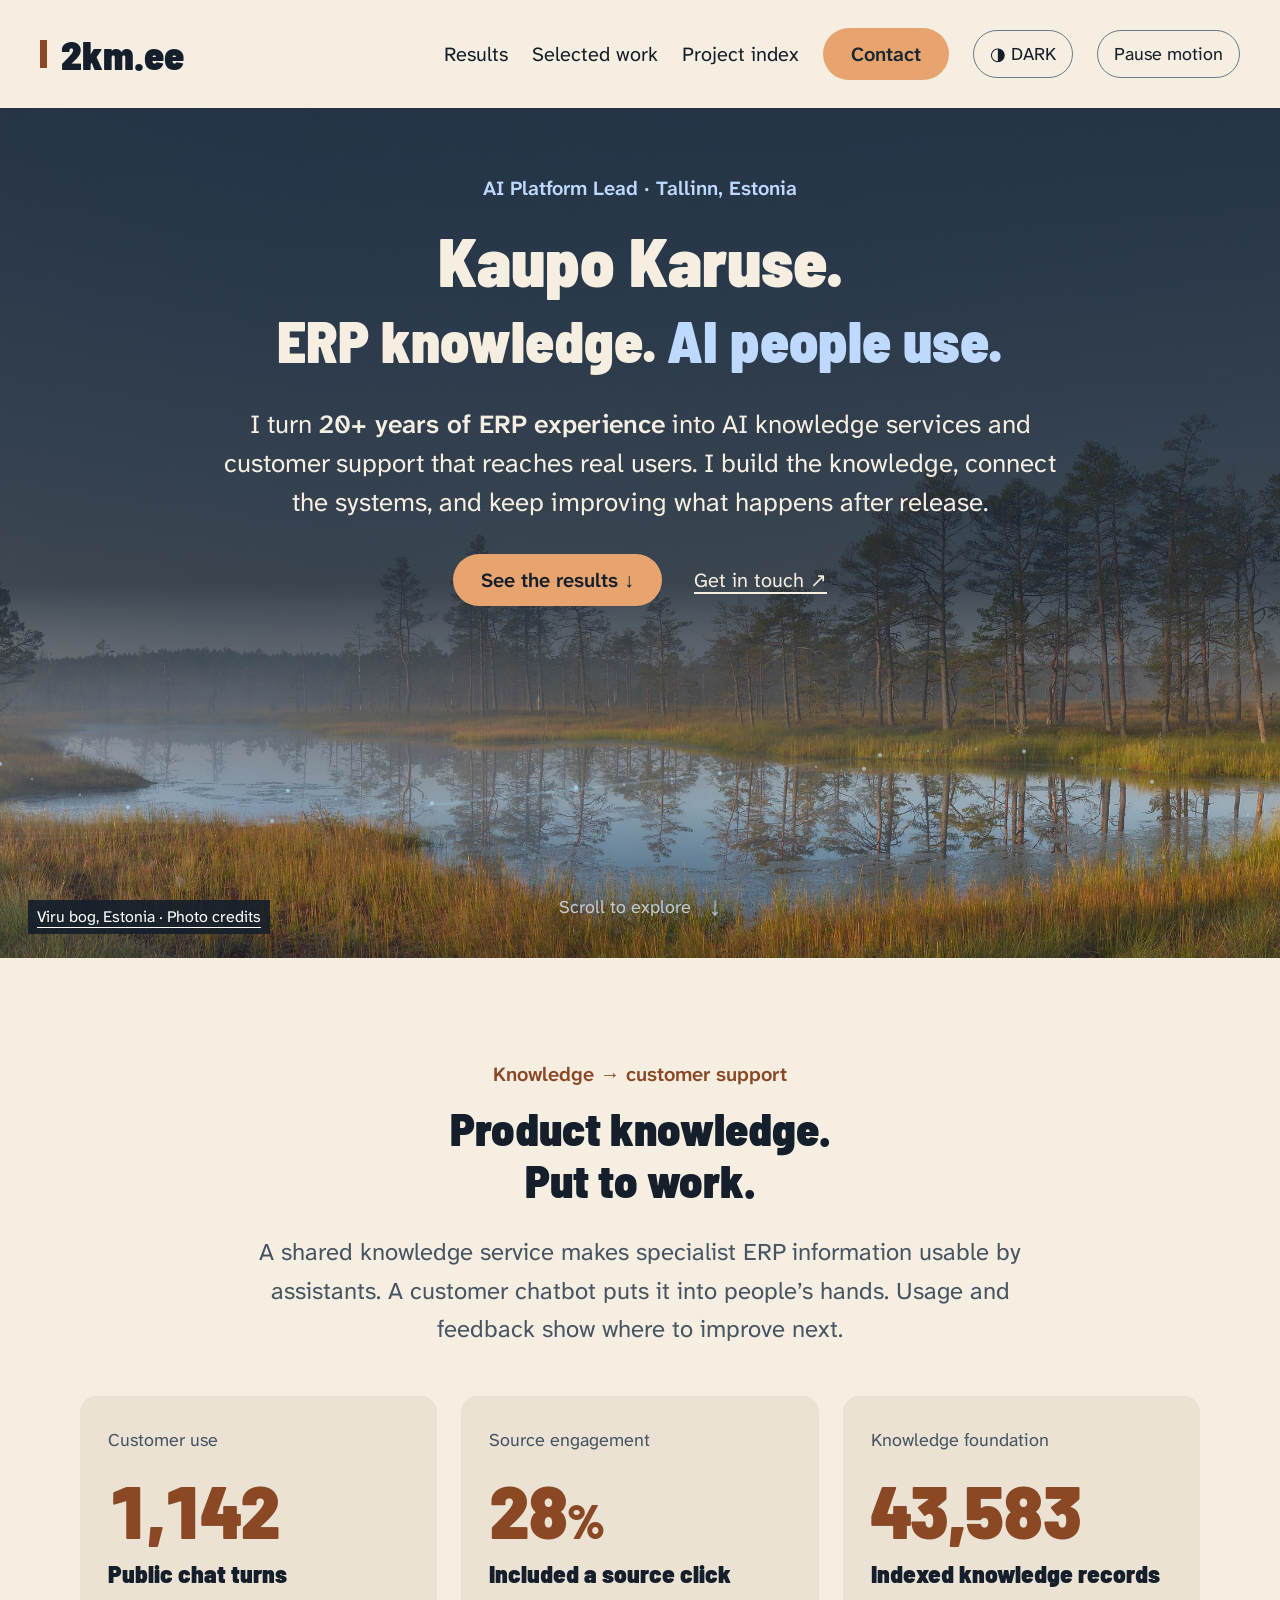
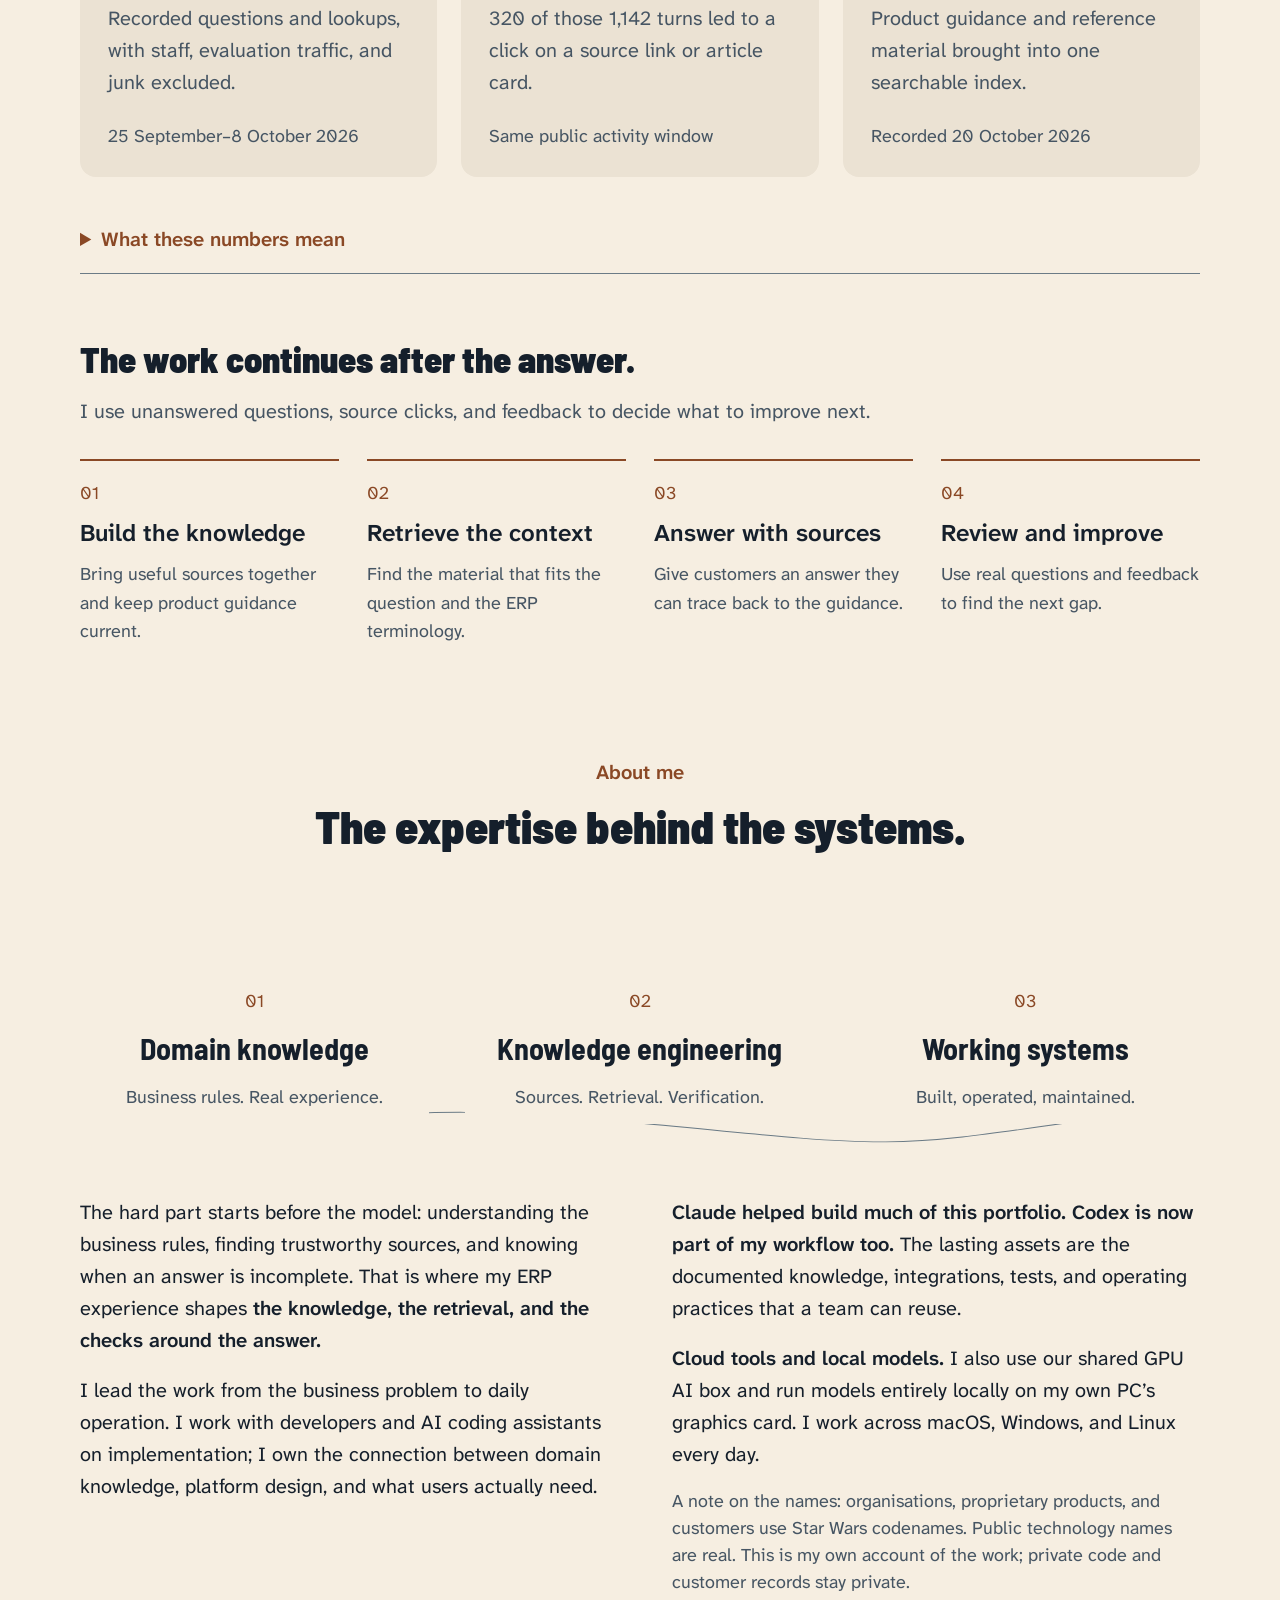
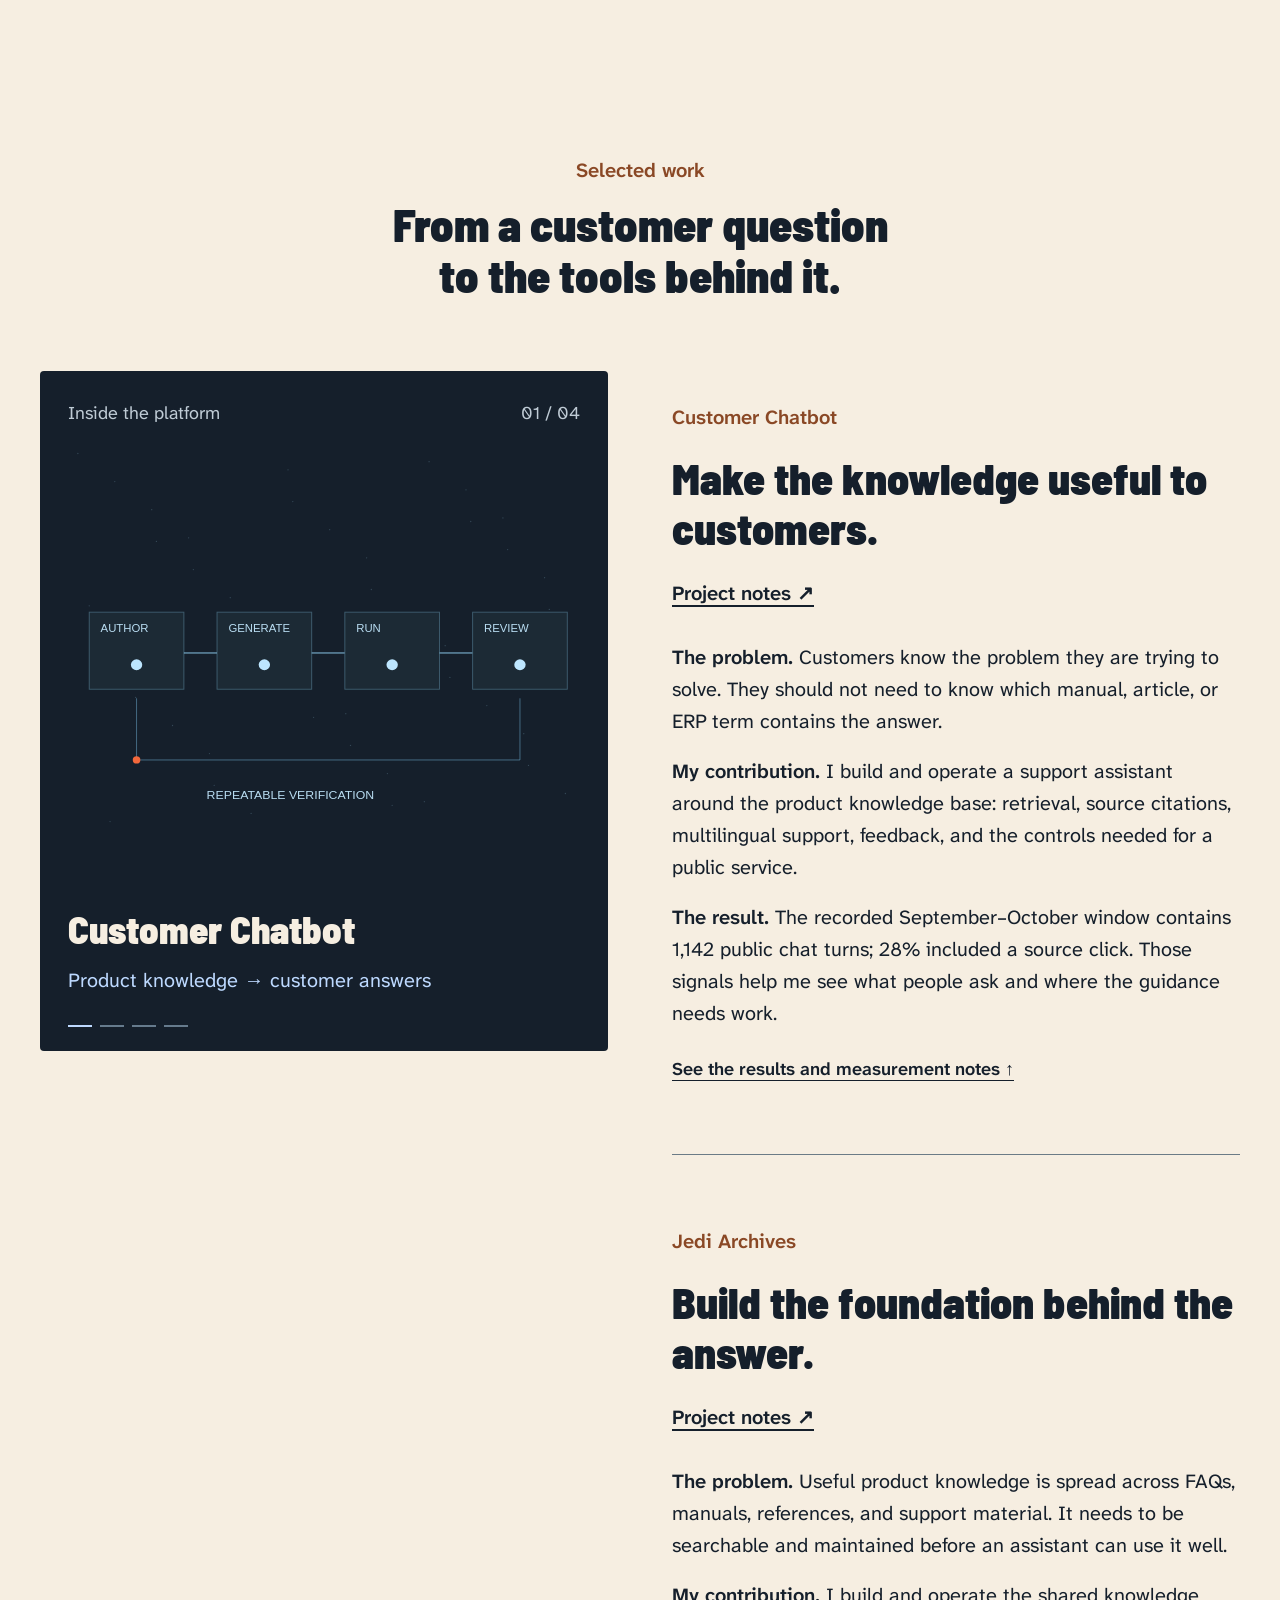
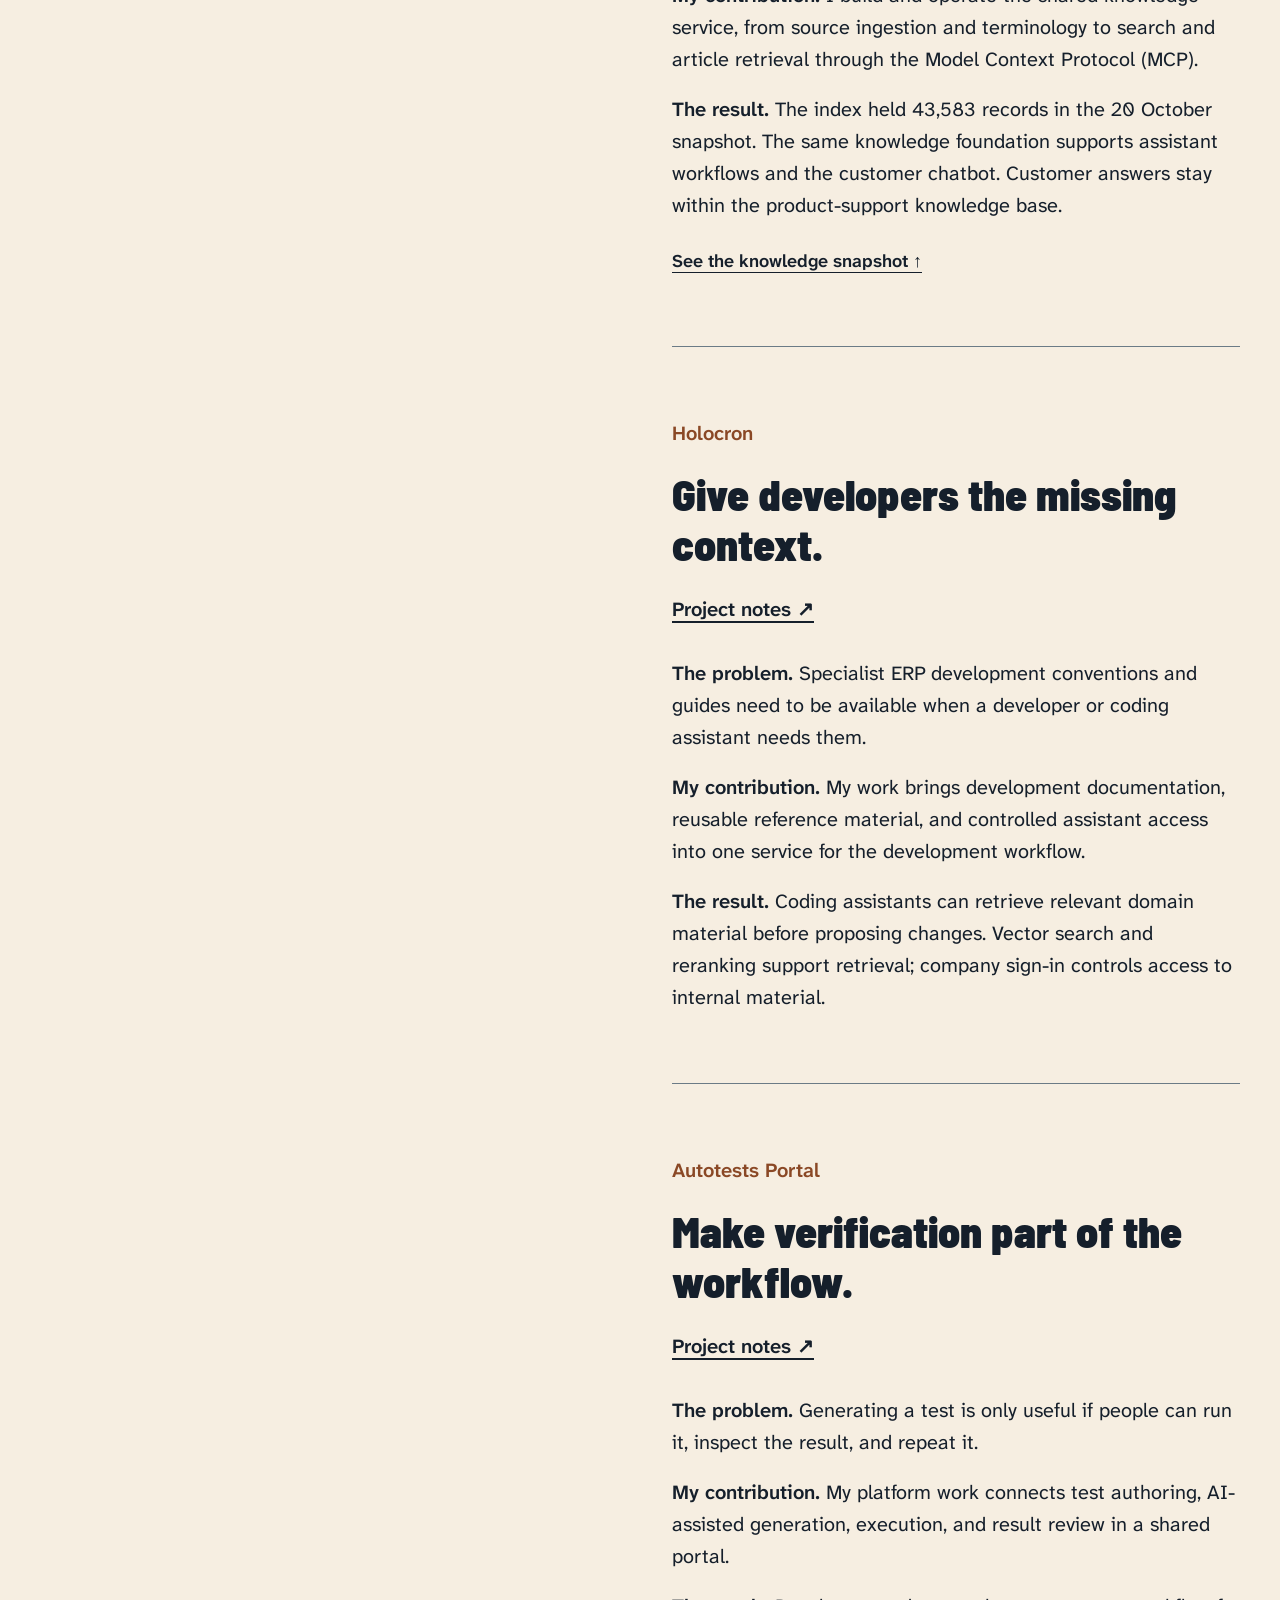
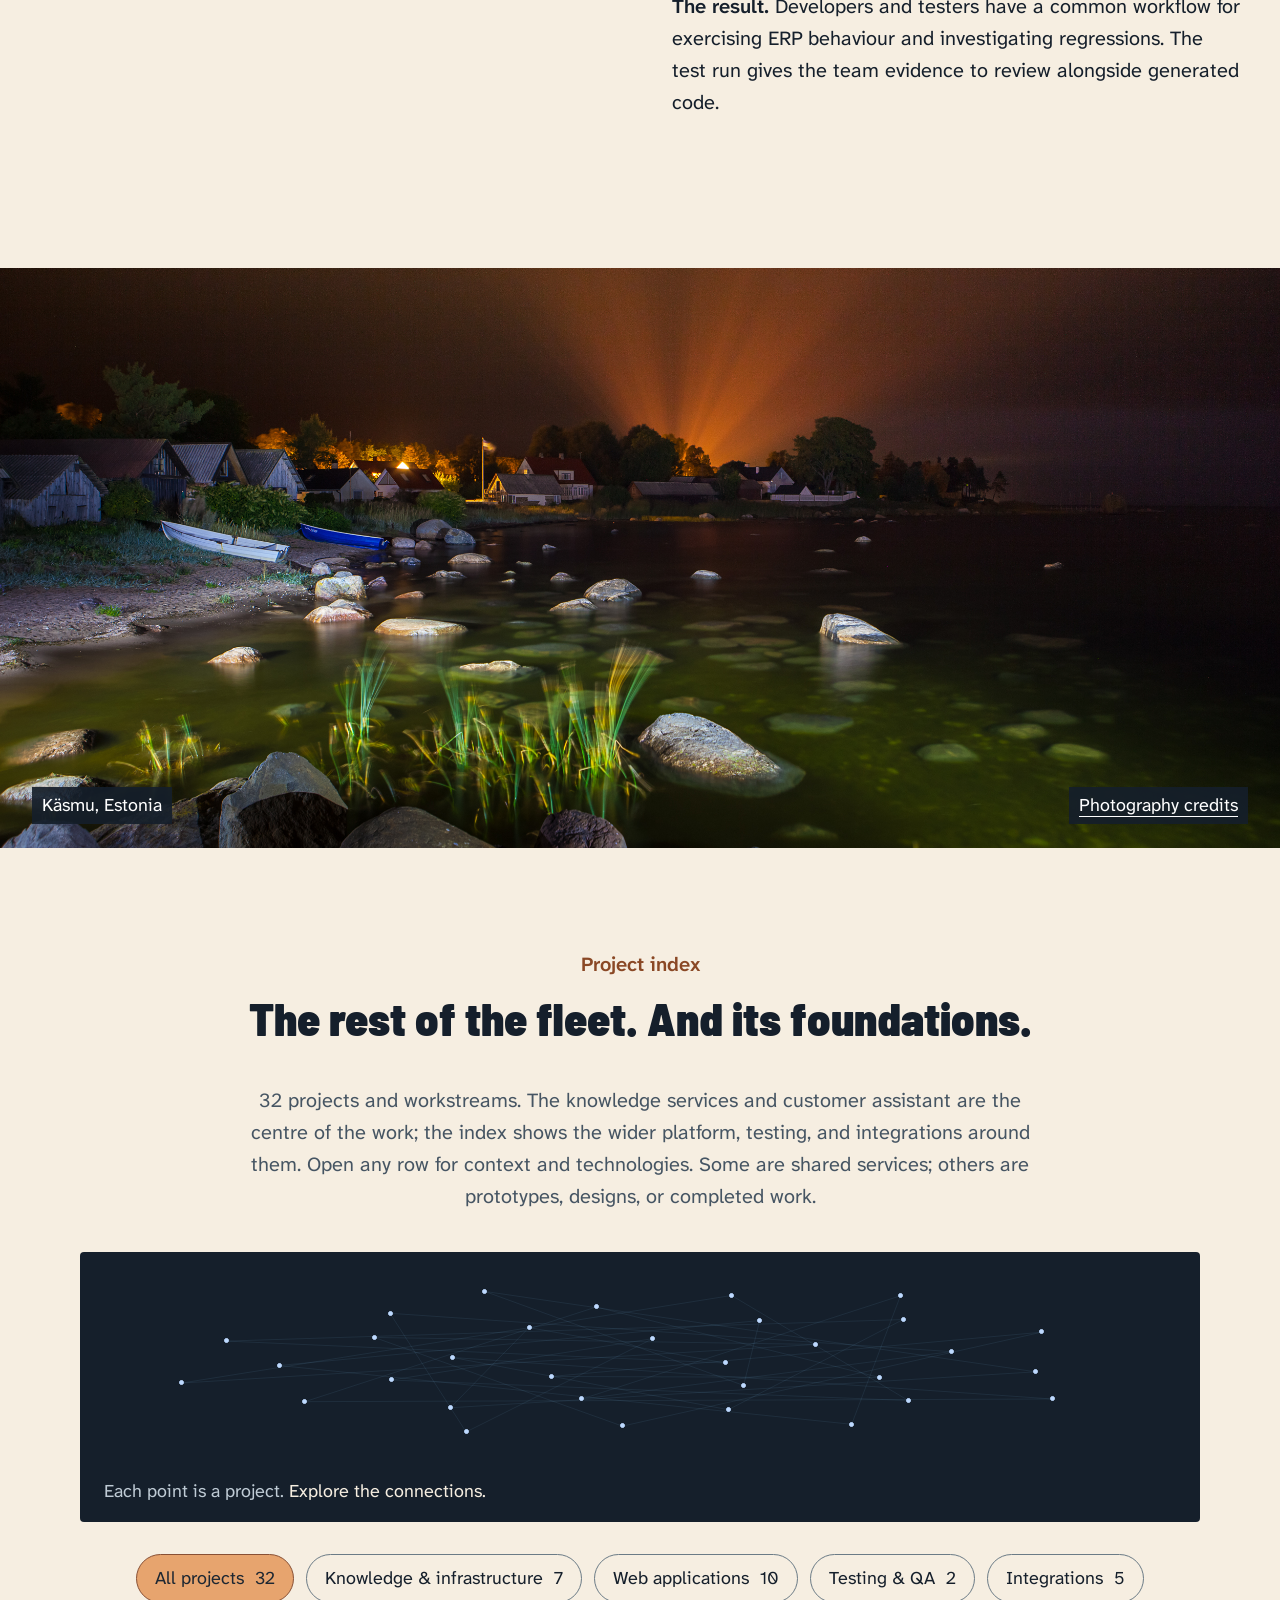
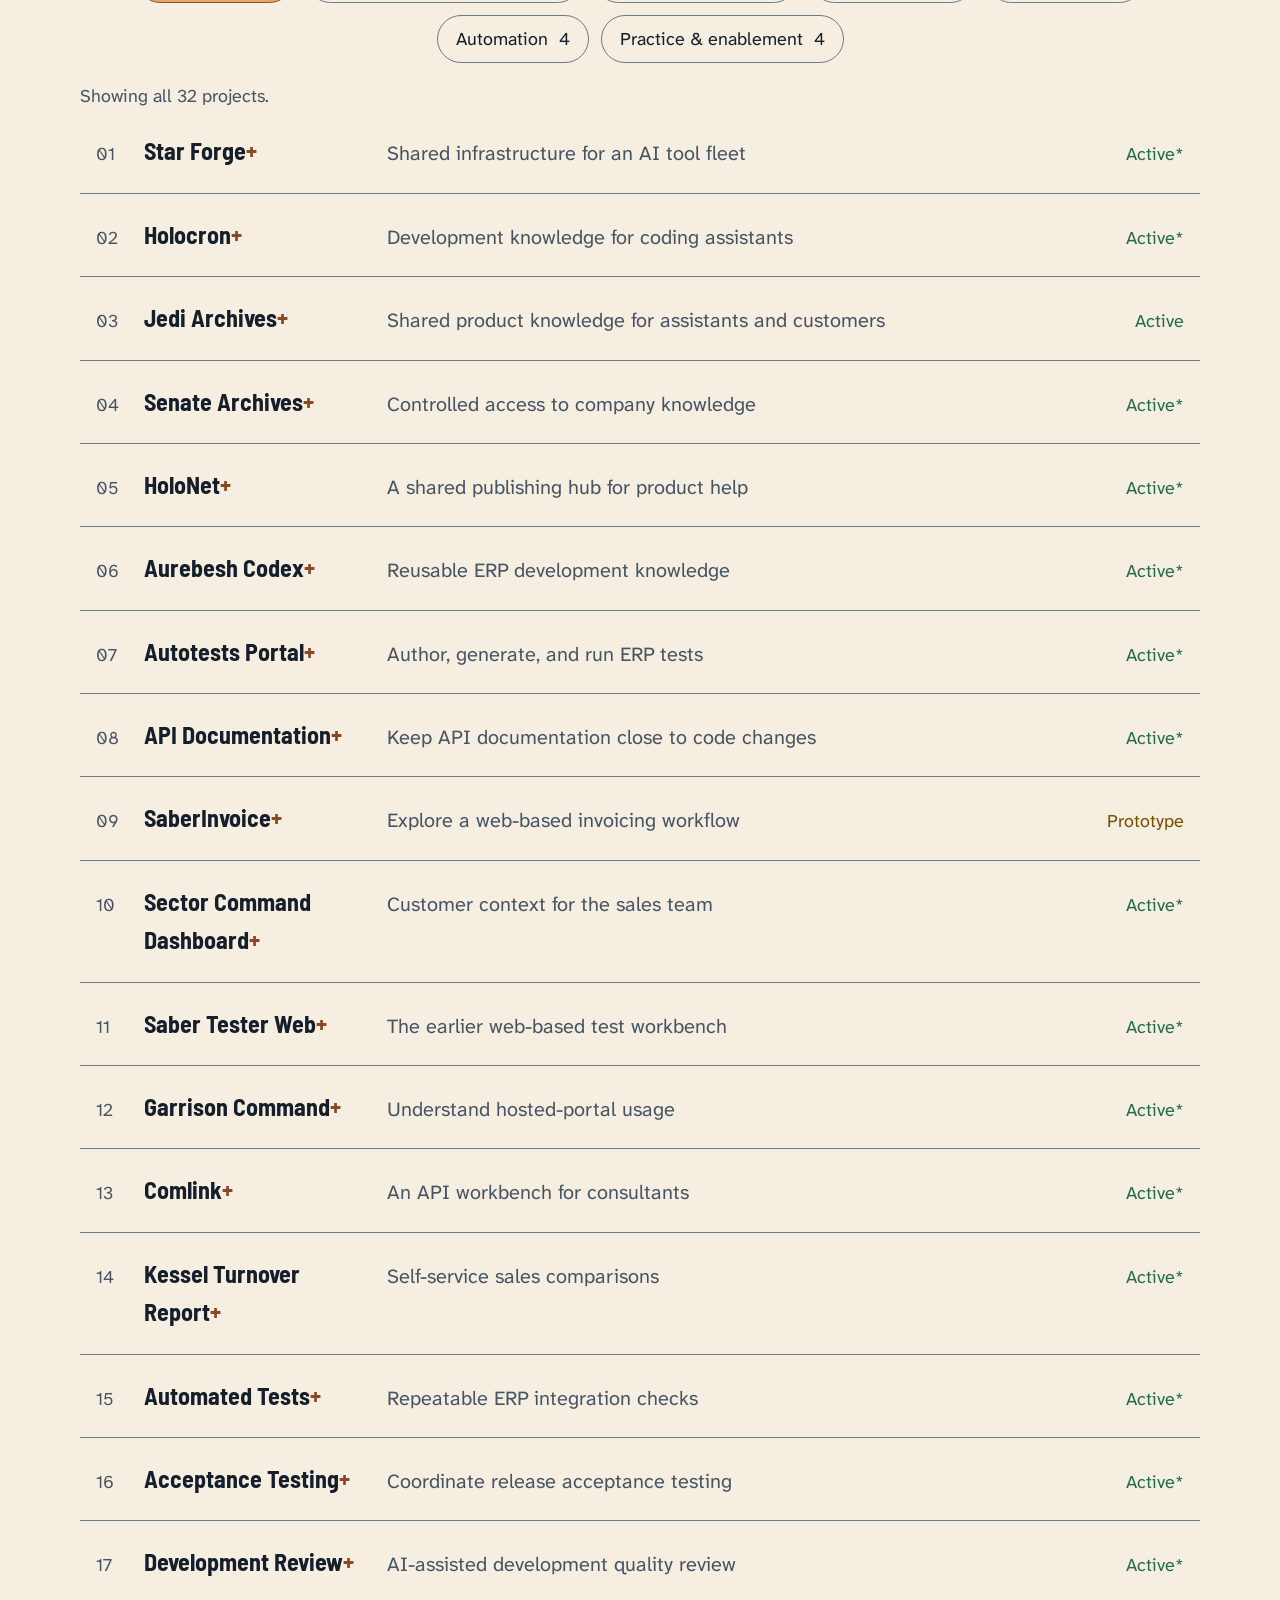
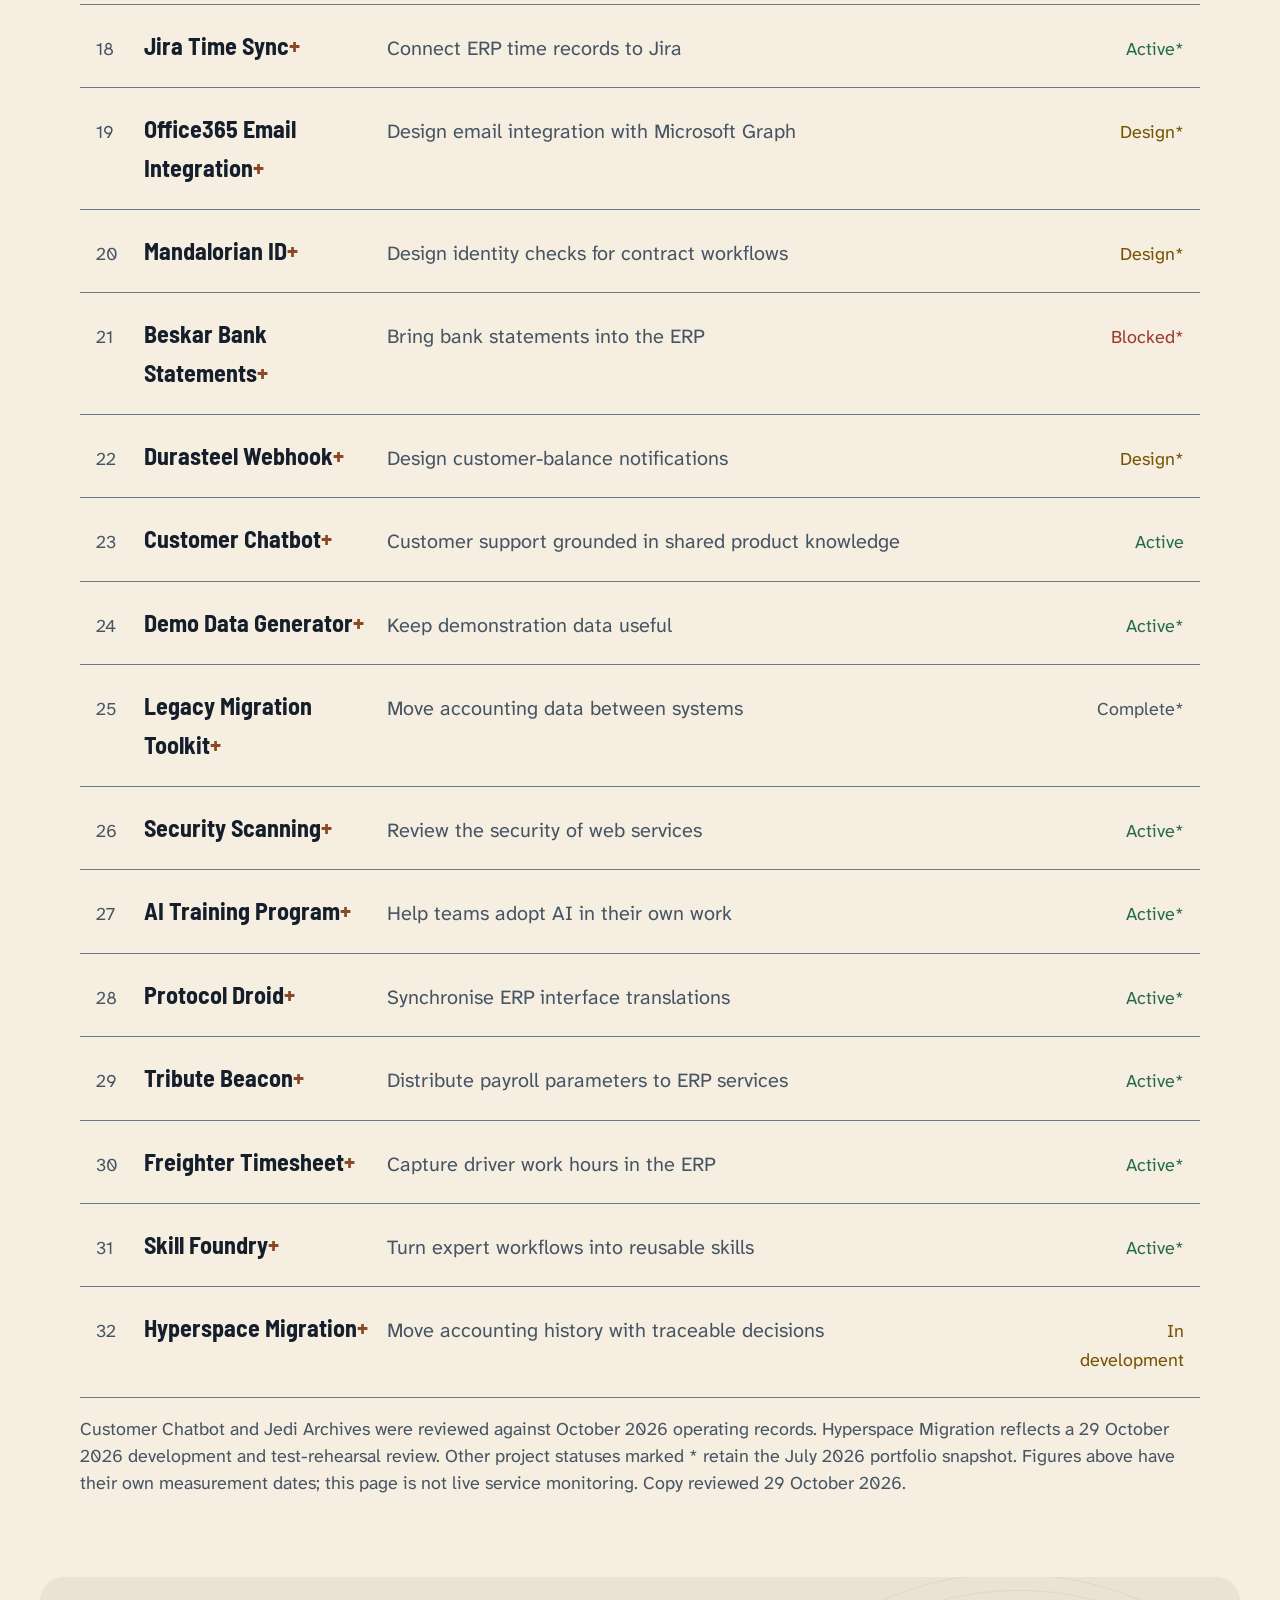
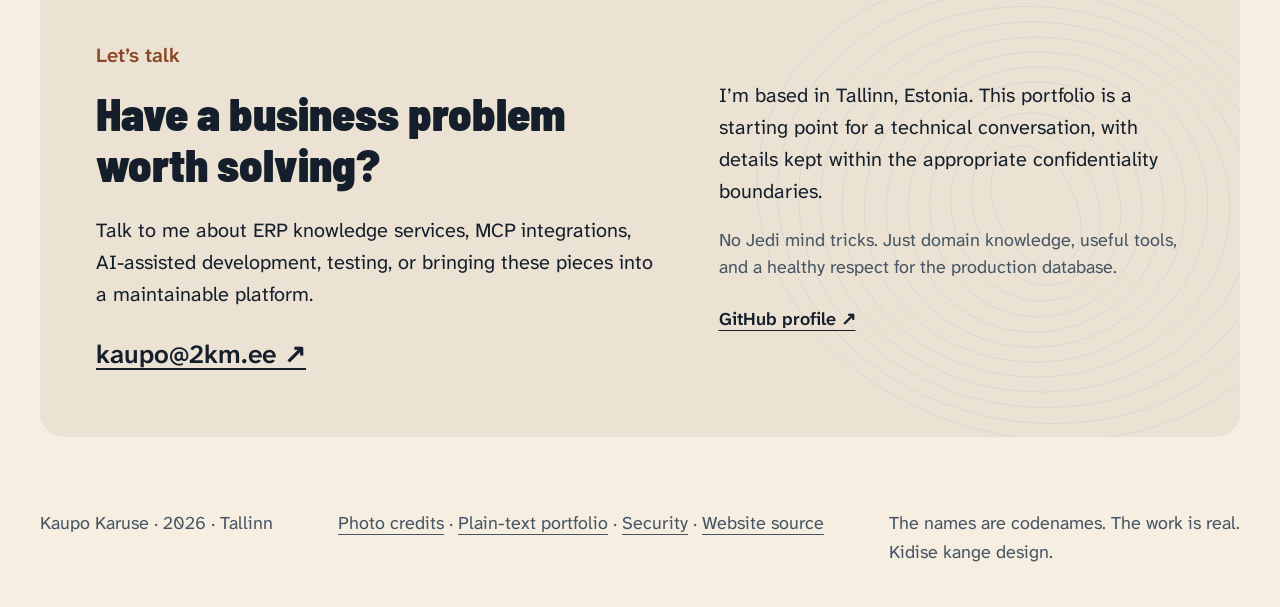
==== index.html @ d0ae043c "Add Hyperspace Migration to the portfolio" ====
<!DOCTYPE html>
<html lang="en"><head><meta charset="UTF-8"><meta name="viewport" content="width=device-width, initial-scale=1">
<title>Kaupo Karuse — AI Platform Lead · ERP, MCP &amp; Automation</title>
<meta name="description" content="Kaupo Karuse, AI Platform Lead in Tallinn. 20+ years of ERP expertise applied to AI knowledge services, customer support, and developer tools. Explore the work and measured results."><meta name="author" content="Kaupo Karuse"><meta name="robots" content="index, follow, max-image-preview:large">
<link rel="canonical" href="https://2km.ee/"><meta property="og:type" content="website"><meta property="og:site_name" content="2km.ee"><meta property="og:title" content="Kaupo Karuse — AI Platform Lead"><meta property="og:description" content="Kaupo Karuse, AI Platform Lead in Tallinn. 20+ years of ERP expertise applied to AI knowledge services, customer support, and developer tools. Explore the work and measured results."><meta property="og:url" content="https://2km.ee/"><meta property="og:image" content="https://2km.ee/og-image.png"><meta property="og:image:width" content="1200"><meta property="og:image:height" content="630"><meta property="og:image:alt" content="Kaupo Karuse. ERP knowledge. AI people use. AI Platform Lead."><meta name="twitter:card" content="summary_large_image"><meta name="twitter:title" content="Kaupo Karuse — AI Platform Lead"><meta name="twitter:description" content="Kaupo Karuse, AI Platform Lead in Tallinn. 20+ years of ERP expertise applied to AI knowledge services, customer support, and developer tools. Explore the work and measured results."><meta name="twitter:image" content="https://2km.ee/og-image.png">
<link rel="icon" href="/favicon.svg" type="image/svg+xml"><script src="/theme.js"></script>
<link rel="stylesheet" href="/fonts.css"><link rel="stylesheet" href="/style.css"><link rel="stylesheet" href="/experience.css"><script type="application/ld+json">{"@context":"https://schema.org","@graph":[{"@type":"WebSite","@id":"https://2km.ee/#website","url":"https://2km.ee/","name":"Kaupo Karuse — AI Platform Lead","description":"Kaupo Karuse, AI Platform Lead in Tallinn. 20+ years of ERP expertise applied to AI knowledge services, customer support, and developer tools. Explore the work and measured results.","inLanguage":"en","author":{"@id":"https://2km.ee/#kaupo"},"dateModified":"2026-10-29"},{"@type":"Person","@id":"https://2km.ee/#kaupo","name":"Kaupo Karuse","url":"https://2km.ee/","jobTitle":"AI Platform Lead","description":"AI platform lead with 20+ years of ERP experience. Builds and operates shared AI knowledge services, customer support, developer tools, and automated testing with developers and AI coding assistants. Also uses a shared GPU AI server and models running entirely locally on his own PC’s graphics card. Works across macOS, Windows, and Linux every day.","knowsAbout":["Model Context Protocol (MCP)","Retrieval-augmented generation (RAG)","Enterprise resource planning (ERP)","AI-assisted software development","ERP integration testing","Business automation","Claude","OpenAI Codex","Linux operations","Local AI models","GPU inference","macOS","Windows","Linux"],"homeLocation":{"@type":"Place","name":"Tallinn, Estonia"},"sameAs":["https://github.com/obu90210"]},{"@type":"CollectionPage","@id":"https://2km.ee/#projects","url":"https://2km.ee/","name":"Projects","isPartOf":{"@id":"https://2km.ee/#website"},"about":{"@id":"https://2km.ee/#kaupo"},"mainEntity":{"@type":"ItemList","name":"AI & Automation Projects","numberOfItems":32,"itemListElement":[{"@type":"ListItem","position":1,"item":{"@type":"CreativeWork","name":"Star Forge","headline":"Shared infrastructure for an AI tool fleet","description":"A shared Linux platform hosts knowledge services, internal applications, and testing tools. Container deployment, routing, scheduled jobs, and operating documentation make the services maintainable as a connected platform.","genre":"AI Infrastructure","keywords":"Rocky Linux, Docker Compose, Apache, PostgreSQL, CSF/LFD","creativeWorkStatus":"Active","url":"https://2km.ee/#star-forge"}},{"@type":"ListItem","position":2,"item":{"@type":"CreativeWork","name":"Holocron","headline":"Development knowledge for coding assistants","description":"A controlled knowledge service brings development guides, conventions, and reusable reference material to AI coding assistants through the Model Context Protocol (MCP). Search and reranking help assistants retrieve relevant context; company sign-in controls access to internal material.","genre":"AI Infrastructure","keywords":"Python, MCP SDK, Qdrant, Infinity embeddings, FastAPI, OAuth2/Entra, Docker, Apache","creativeWorkStatus":"Active","url":"https://2km.ee/#holocron"}},{"@type":"ListItem","position":3,"item":{"@type":"CreativeWork","name":"Jedi Archives","headline":"Shared product knowledge for assistants and customers","description":"A maintained knowledge service brings product FAQs, manuals, reference material, and support knowledge into one searchable index. It supports assistant workflows through MCP and the customer chatbot. A 20 October 2026 operations snapshot recorded 43,583 indexed records, including document sections rather than necessarily unique articles.","genre":"AI Infrastructure","keywords":"Python, FastMCP, SQLite FTS5, httpx, BeautifulSoup, PyMuPDF, yt-dlp","creativeWorkStatus":"Active","url":"https://2km.ee/#jedi-archives","dateModified":"2026-10-24"}},{"@type":"ListItem","position":4,"item":{"@type":"CreativeWork","name":"Senate Archives","headline":"Controlled access to company knowledge","description":"A separate MCP service provides authorised access to company context, organisation structure, and business summaries. Company sign-in and an explicit access list keep this knowledge separate from public product documentation.","genre":"AI Infrastructure","keywords":"Python, MCP SDK, SQLite, FastAPI, OAuth2/Entra, Docker","creativeWorkStatus":"Active","url":"https://2km.ee/#senate-archives"}},{"@type":"ListItem","position":5,"item":{"@type":"CreativeWork","name":"HoloNet","headline":"A shared publishing hub for product help","description":"A country-aware content service brings multilingual product help behind a common API. Editorial tools, translation workflows, and publishing integrations support reuse across websites and support tools.","genre":"AI Infrastructure","keywords":"Python, Starlette, SQLite FTS5, React, Vite, Tailwind, SAML/Entra, Docker","creativeWorkStatus":"Active","url":"https://2km.ee/#holonet"}},{"@type":"ListItem","position":6,"item":{"@type":"CreativeWork","name":"Aurebesh Codex","headline":"Reusable ERP development knowledge","description":"Development guides, generated references, and documented pitfalls turn specialist ERP knowledge into reusable material for developers and coding assistants. Versioned documentation keeps that knowledge alongside the development workflow.","genre":"AI Infrastructure","keywords":"Aurebesh, Python, Claude Code, Git","creativeWorkStatus":"Active","url":"https://2km.ee/#aurebesh-codex"}},{"@type":"ListItem","position":7,"item":{"@type":"CreativeWork","name":"Autotests Portal","headline":"Author, generate, and run ERP tests","description":"A web portal combines test authoring, AI-assisted generation, execution, and streamed results. Role-based access and managed credentials support a shared workflow for developers and testers.","genre":"Web App","keywords":"TypeScript, Fastify, React, PostgreSQL, WebSocket, AES-256-GCM, OAuth2, Docker","creativeWorkStatus":"Active","url":"https://2km.ee/#autotests-portal"}},{"@type":"ListItem","position":8,"item":{"@type":"CreativeWork","name":"API Documentation","headline":"Keep API documentation close to code changes","description":"Scheduled AI-assisted workflows inspect development changes and Jira work, then update API specifications or raise follow-up tasks. The aim is to make documentation maintenance part of the development loop.","genre":"Automation","keywords":"Python, OpenAPI/YAML, Redoc, Claude Code, Jira API, cron","creativeWorkStatus":"Active","url":"https://2km.ee/#api-documentation"}},{"@type":"ListItem","position":9,"item":{"@type":"CreativeWork","name":"SaberInvoice","headline":"Explore a web-based invoicing workflow","description":"An invoicing prototype explores stock costing, tenant separation, and ERP-style document flows in a web application. This is prototype work, not a claim of a production-ready accounting product.","genre":"Web App","keywords":"React 19, Vite, Tailwind CSS v4, Express.js, Drizzle ORM, PostgreSQL, pnpm","creativeWorkStatus":"Prototype","url":"https://2km.ee/#saberinvoice"}},{"@type":"ListItem","position":10,"item":{"@type":"CreativeWork","name":"Sector Command Dashboard","headline":"Customer context for the sales team","description":"An internal dashboard brings ERP customer, contract, invoice, and server information into one view. Revenue and workload calculations make operational data easier for the team to use.","genre":"Web App","keywords":"React, Vite, Tailwind CSS, Node.js, Express, PostgreSQL, OAuth2/Entra, Docker","creativeWorkStatus":"Active","url":"https://2km.ee/#sector-command-dashboard"}},{"@type":"ListItem","position":11,"item":{"@type":"CreativeWork","name":"Saber Tester Web","headline":"The earlier web-based test workbench","description":"A browser-based test editor supports execution output and snapshot comparison. It represents the earlier generation of the test tooling, before the newer portal expanded the workflow.","genre":"Web App","keywords":"PHP 8, JavaScript ES6+, CodeMirror 5, SQLite, Apache, SSE","creativeWorkStatus":"Active","url":"https://2km.ee/#saber-tester-web"}},{"@type":"ListItem","position":12,"item":{"@type":"CreativeWork","name":"Garrison Command","headline":"Understand hosted-portal usage","description":"An internal dashboard combines portal usage logs with ERP customer information. It helps the team review activity and service status without assembling the picture manually.","genre":"Web App","keywords":"React, Express, PostgreSQL, Recharts, SFTP, Docker","creativeWorkStatus":"Active","url":"https://2km.ee/#garrison-command"}},{"@type":"ListItem","position":13,"item":{"@type":"CreativeWork","name":"Comlink","headline":"An API workbench for consultants","description":"A shared REST workbench lets consultants organise and execute ERP requests. Encrypted credential storage, request-target restrictions, and session reuse address the practical risks of a multi-user API tool.","genre":"Web App","keywords":"Node.js, Express, React, Vite, PostgreSQL, AES-256-GCM, OAuth2","creativeWorkStatus":"Active","url":"https://2km.ee/#comlink"}},{"@type":"ListItem","position":14,"item":{"@type":"CreativeWork","name":"Kessel Turnover Report","headline":"Self-service sales comparisons","description":"A customer-specific reporting application turns ERP data into year-over-year and year-to-date sales views. Spreadsheet exports support further analysis without a separate reporting database.","genre":"Web App","keywords":"Node.js, Express, scrypt, ExcelJS, ERP REST API","creativeWorkStatus":"Active","url":"https://2km.ee/#kessel-turnover-report"}},{"@type":"ListItem","position":15,"item":{"@type":"CreativeWork","name":"Automated Tests","headline":"Repeatable ERP integration checks","description":"JSON-based integration tests create ERP records, run reports, and compare results with expected snapshots. The suite covers multiple business modules and localisations, making repeated regression checks practical.","genre":"Testing & QA","keywords":"TypeScript, Jest, Axios, ERP REST API","creativeWorkStatus":"Active","url":"https://2km.ee/#automated-tests"}},{"@type":"ListItem","position":16,"item":{"@type":"CreativeWork","name":"Acceptance Testing","headline":"Coordinate release acceptance testing","description":"A release workflow brings together test runs, result collection, and shared documentation. It supports the human coordination needed to turn test output into a release assessment.","genre":"Testing & QA","keywords":"Claude Code, Atlassian MCP, REST API, Confluence","creativeWorkStatus":"Active","url":"https://2km.ee/#acceptance-testing"}},{"@type":"ListItem","position":17,"item":{"@type":"CreativeWork","name":"Development Review","headline":"AI-assisted development quality review","description":"An AI-assisted development review workflow records potential defects and follow-up items for developer assessment. Findings are investigation leads, checked through developer review and runtime testing.","genre":"Automation","keywords":"Aurebesh, Python, Claude Code, CI/CD Pipelines","creativeWorkStatus":"Active","url":"https://2km.ee/#development-review"}},{"@type":"ListItem","position":18,"item":{"@type":"CreativeWork","name":"Jira Time Sync","headline":"Connect ERP time records to Jira","description":"An integration maps confirmed ERP activity records to Jira worklogs. Identity mapping, API permissions, and error handling connect two existing workflows rather than asking people to enter time twice.","genre":"Integration","keywords":"Make.com, Jira REST API v3, ERP REST API, OAuth2, webhooks","creativeWorkStatus":"Active","url":"https://2km.ee/#jira-time-sync"}},{"@type":"ListItem","position":19,"item":{"@type":"CreativeWork","name":"Office365 Email Integration","headline":"Design email integration with Microsoft Graph","description":"A design for replacing legacy email transport with Microsoft Graph. The proposed workflow covers OAuth authentication, sending, and receiving through notifications with a polling fallback.","genre":"Integration","keywords":"Aurebesh, Microsoft Graph API, OAuth2, webhooks","creativeWorkStatus":"Design","url":"https://2km.ee/#office365-email-integration"}},{"@type":"ListItem","position":20,"item":{"@type":"CreativeWork","name":"Mandalorian ID","headline":"Design identity checks for contract workflows","description":"A contract-workflow design connects an identity-verification API to borrower and guarantor sessions. A dedicated register tracks verification state alongside the business process.","genre":"Integration","keywords":"Aurebesh, Verification REST API, HMAC-SHA256, webhooks","creativeWorkStatus":"Design","url":"https://2km.ee/#mandalorian-id"}},{"@type":"ListItem","position":21,"item":{"@type":"CreativeWork","name":"Beskar Bank Statements","headline":"Bring bank statements into the ERP","description":"A banking integration retrieves CAMT.053 statements and passes them to the ERP import workflow. The last recorded blocker was the provider subscription-validation step; current delivery status needs confirmation.","genre":"Integration","keywords":"Aurebesh, OAuth2, CAMT.053 XML, webhooks, Banking API","creativeWorkStatus":"Blocked","url":"https://2km.ee/#beskar-bank-statements"}},{"@type":"ListItem","position":22,"item":{"@type":"CreativeWork","name":"Durasteel Webhook","headline":"Design customer-balance notifications","description":"A webhook design connects changes in ERP customer balances to downstream systems. The work includes adapting to limitations in the ERP configuration interface.","genre":"Integration","keywords":"Aurebesh, APIInterfaceTask, ERP webhooks","creativeWorkStatus":"Design","url":"https://2km.ee/#durasteel-webhook"}},{"@type":"ListItem","position":23,"item":{"@type":"CreativeWork","name":"Customer Chatbot","headline":"Customer support grounded in shared product knowledge","description":"A customer-facing assistant retrieves product guidance and answers with citations. Multilingual retrieval, source-click tracking, feedback, and operational controls support ongoing improvement. The public, non-junk window from 25 September to 8 October 2026 recorded 1,142 chat turns; 320 (28%) included a source click. These are usage and engagement measures, not a support-resolution rate. Answers stay within the product-support knowledge base.","genre":"Automation","keywords":"Python, FastAPI, Claude, Voyage AI, SQLite FTS5, Docker, SSE, Apache","creativeWorkStatus":"Active","url":"https://2km.ee/#customer-chatbot","dateModified":"2026-10-24"}},{"@type":"ListItem","position":24,"item":{"@type":"CreativeWork","name":"Demo Data Generator","headline":"Keep demonstration data useful","description":"An automated workflow refreshes demonstration ERP records with current dates and realistic business scenarios. It supports repeatable demonstrations without manually rebuilding the dataset each time.","genre":"Automation","keywords":"Python 3, ERP REST API, WebKyberAPI, cron","creativeWorkStatus":"Active","url":"https://2km.ee/#demo-data-generator"}},{"@type":"ListItem","position":25,"item":{"@type":"CreativeWork","name":"Legacy Migration Toolkit","headline":"Move accounting data between systems","description":"A migration toolkit transforms general-ledger data, account structures, and dimensions for import into the target ERP. Batching works around source API limits.","genre":"Other","keywords":"Python, requests, HMAC-SHA256, ERP REST API","creativeWorkStatus":"Complete","url":"https://2km.ee/#legacy-migration-toolkit"}},{"@type":"ListItem","position":26,"item":{"@type":"CreativeWork","name":"Security Scanning","headline":"Review the security of web services","description":"Repeatable checks examine TLS configuration, response headers, exposed components, and application behaviour. Findings and reproduction notes support remediation and developer review.","genre":"Other","keywords":"sslyze, nuclei, lighthouse, retire, openssl, Python, NumPy","creativeWorkStatus":"Active","url":"https://2km.ee/#security-scanning"}},{"@type":"ListItem","position":27,"item":{"@type":"CreativeWork","name":"AI Training Program","headline":"Help teams adopt AI in their own work","description":"Training material and workshops connect AI tools to the work of consultants, developers, and business operations. The focus is practical workflows, domain knowledge, and verification.","genre":"Other","keywords":"Claude Desktop, Claude Code, MCP, Holocron, Jedi Archives","creativeWorkStatus":"Active","url":"https://2km.ee/#ai-training-program"}},{"@type":"ListItem","position":28,"item":{"@type":"CreativeWork","name":"Protocol Droid","headline":"Synchronise ERP interface translations","description":"Node and Python clients retrieve interface translations from a shared translation manager. Documenting its data model makes the integration reusable by other tools.","genre":"AI Infrastructure","keywords":"Node.js, Python, Supabase, PostgREST, REST API","creativeWorkStatus":"Active","url":"https://2km.ee/#protocol-droid"}},{"@type":"ListItem","position":29,"item":{"@type":"CreativeWork","name":"Tribute Beacon","headline":"Distribute payroll parameters to ERP services","description":"A small service supplies payroll parameters and public-holiday data through an API. Administration, refresh jobs, migrations, and audit history support maintenance of changing business rules.","genre":"Web App","keywords":"Python, FastAPI, SQLAlchemy, PostgreSQL, APScheduler, Docker","creativeWorkStatus":"Active","url":"https://2km.ee/#tribute-beacon"}},{"@type":"ListItem","position":30,"item":{"@type":"CreativeWork","name":"Freighter Timesheet","headline":"Capture driver work hours in the ERP","description":"A web application lets drivers submit work hours through the ERP API. Separate customer deployments and server-side role checks support scoped access and operational isolation.","genre":"Web App","keywords":"PHP 8, PostgreSQL, Docker, Apache, ERP REST API","creativeWorkStatus":"Active","url":"https://2km.ee/#freighter-timesheet"}},{"@type":"ListItem","position":31,"item":{"@type":"CreativeWork","name":"Skill Foundry","headline":"Turn expert workflows into reusable skills","description":"Versioned assistant skills package repeatable work such as document-template editing and structured bug reporting. They make established conventions easier to apply across a team.","genre":"Other","keywords":"Claude Skills, Python, Aurebesh, Jira API","creativeWorkStatus":"Active","url":"https://2km.ee/#skill-foundry"}},{"@type":"ListItem","position":32,"item":{"@type":"CreativeWork","name":"Hyperspace Migration","headline":"Move accounting history with traceable decisions","description":"Moving a company between accounting systems means preserving balances, open invoices, payments, VAT and currency differences. I define the accounting rules, migration safeguards and consultant workflow, and guide implementation with AI coding assistants. The application preserves raw extracts, records mapping decisions, verifies target settings and loads a frozen plan with recovery after interrupted requests. A 486-record test-company rehearsal completed, including recovery after a lost API response. Automated reconciliation and final cut-over remain in development.","genre":"Web App","keywords":"TypeScript, Fastify, React, PostgreSQL, REST APIs, Docker","creativeWorkStatus":"In development","url":"https://2km.ee/#hyperspace-migration","dateModified":"2026-10-29"}}]},"dateModified":"2026-10-29"},{"@type":"Dataset","@id":"https://2km.ee/#chatbot-snapshot","name":"Customer chatbot public activity snapshot","description":"Public, non-junk chat turns, excluding staff and evaluation traffic. Source clicks measure engagement, not resolution or answer accuracy. Figures recorded in project operations.","creator":{"@id":"https://2km.ee/#kaupo"},"url":"https://2km.ee/#results","temporalCoverage":"2026-09-25/2026-10-08","datePublished":"2026-10-24","variableMeasured":[{"@type":"PropertyValue","propertyID":"public-turns","name":"Public chat turns","value":1142,"unitText":"turns"},{"@type":"PropertyValue","propertyID":"source-click-rate","name":"Turns with a source click","value":28,"unitText":"percent"},{"@type":"PropertyValue","propertyID":"completion-seconds","name":"Median answer completion","value":10.3,"unitText":"seconds"}]},{"@type":"Dataset","@id":"https://2km.ee/#knowledge-snapshot","name":"Product knowledge index snapshot","description":"Indexed knowledge records, which may include document sections rather than unique original articles. Figure recorded in project operations.","creator":{"@id":"https://2km.ee/#kaupo"},"url":"https://2km.ee/#results","temporalCoverage":"2026-10-20","datePublished":"2026-10-24","variableMeasured":[{"@type":"PropertyValue","propertyID":"knowledge-records","name":"Indexed knowledge records","value":43583,"unitText":"records"}]}]}</script></head>
<body><a class="skip" href="#main">Skip to content</a><div class="wrap">
<div class="topline"><a class="wordmark" href="/" aria-label="2km.ee home">2km.ee</a><nav class="toplinks" aria-label="Main navigation"><a href="#results">Results</a><a href="#selected-work">Selected work</a><a href="#projects">Project index</a><a href="#contact">Contact</a><button class="theme-btn" id="theme-toggle" hidden aria-label="Toggle color theme">◑ DARK</button><button class="theme-btn" id="motion-toggle" hidden aria-pressed="false">Pause motion</button></nav></div>
<header class="masthead"><div class="hero-photo" aria-hidden="true"><img src="/assets/viru-bog.jpg" alt="" width="3840" height="1753" fetchpriority="high"></div><div class="hero-shade" aria-hidden="true"></div><div class="hero-landscape" aria-hidden="true"><canvas data-scene="hero"></canvas></div><div class="hero-content"><p class="eyebrow">AI Platform Lead · Tallinn, Estonia</p><h1>Kaupo Karuse.</h1><div class="hero-bottom"><p class="hero-statement">ERP knowledge.<br><em>AI people use.</em></p><div><p class="hero-copy">I turn <strong>20+ years of ERP experience</strong> into AI knowledge services and customer support that reaches real users. I build the knowledge, connect the systems, and keep improving what happens after release.</p><div class="hero-links"><a href="#results">See the results ↓</a><a href="mailto:kaupo@2km.ee">Get in touch ↗</a></div></div></div></div><a class="scroll-invitation" href="#results">Scroll to explore <span aria-hidden="true">↓</span></a><a class="photo-credit" href="/photo-credits.html">Viru bog, Estonia · Photo credits</a></header>
<main id="main">
<section class="section results-section" id="results" aria-labelledby="results-heading">
  <div class="section-heading"><span class="section-no">Knowledge → customer support</span><h2 id="results-heading">Product knowledge.<br>Put to work.</h2></div>
  <p class="results-intro">A shared knowledge service makes specialist ERP information usable by assistants. A customer chatbot puts it into people’s hands. Usage and feedback show where to improve next.</p>
  <div class="evidence-grid" aria-label="Recorded results, September and October 2026">
    <article class="evidence-card"><span class="evidence-kicker">Customer use</span><strong class="evidence-value" data-metric="public-turns" data-value="1142">1,142</strong><h3>Public chat turns</h3><p>Recorded questions and lookups, with staff, evaluation traffic, and junk excluded.</p><p class="evidence-date">25 September–8 October 2026</p></article>
    <article class="evidence-card"><span class="evidence-kicker">Source engagement</span><strong class="evidence-value" data-metric="source-click-rate" data-value="28">28<span>%</span></strong><h3>Included a source click</h3><p>320 of those 1,142 turns led to a click on a source link or article card.</p><p class="evidence-date">Same public activity window</p></article>
    <article class="evidence-card"><span class="evidence-kicker">Knowledge foundation</span><strong class="evidence-value" data-metric="knowledge-records" data-value="43583">43,583</strong><h3>Indexed knowledge records</h3><p>Product guidance and reference material brought into one searchable index.</p><p class="evidence-date">Recorded 20 October 2026</p></article>
  </div>
  <details class="evidence-method"><summary>What these numbers mean</summary><div><p>These are dated snapshots recorded in project operations, not live totals. A chat turn is one question or lookup, not a unique person or a resolved support case. Source clicks measure engagement; they do not prove that an answer was correct or a support ticket was avoided.</p><p>The chatbot window runs from 25 September at 15:00 to approximately 13:00 on 8 October 2026. Median answer completion was <strong data-metric="completion-seconds" data-value="10.3">10.3 seconds</strong>; median time to the first token was 5.8 seconds. The knowledge total is a separate 20 October snapshot: indexed records may include document sections, rather than unique original articles.</p><p>Feedback is useful for finding problems, but the small, self-selected rating sample does not support a customer-satisfaction percentage.</p></div></details>
  <div class="improvement-heading"><h3>The work continues after the answer.</h3><p>I use unanswered questions, source clicks, and feedback to decide what to improve next.</p></div>
  <ol class="improvement-loop"><li><span>01</span><strong>Build the knowledge</strong><p>Bring useful sources together and keep product guidance current.</p></li><li><span>02</span><strong>Retrieve the context</strong><p>Find the material that fits the question and the ERP terminology.</p></li><li><span>03</span><strong>Answer with sources</strong><p>Give customers an answer they can trace back to the guidance.</p></li><li><span>04</span><strong>Review and improve</strong><p>Use real questions and feedback to find the next gap.</p></li></ol>
</section>
<section class="section" id="about" aria-labelledby="about-heading"><div class="section-heading"><span class="section-no">About me</span><h2 id="about-heading">The expertise behind the systems.</h2></div><div class="knowledge-flow" aria-label="ERP domain knowledge connects through knowledge engineering to working systems"><svg viewBox="0 0 1000 160" preserveAspectRatio="none" aria-hidden="true"><path class="flow-base" d="M120 80 C280 80 280 25 500 80 S720 140 880 80"/><path class="flow-live" pathLength="1" d="M120 80 C280 80 280 25 500 80 S720 140 880 80"/></svg><div class="flow-node"><span>01</span><strong>Domain knowledge</strong><small>Business rules. Real experience.</small></div><div class="flow-node"><span>02</span><strong>Knowledge engineering</strong><small>Sources. Retrieval. Verification.</small></div><div class="flow-node"><span>03</span><strong>Working systems</strong><small>Built, operated, maintained.</small></div></div><div class="about-grid"><div><p>The hard part starts before the model: understanding the business rules, finding trustworthy sources, and knowing when an answer is incomplete. That is where my ERP experience shapes <strong>the knowledge, the retrieval, and the checks around the answer.</strong></p><p>I lead the work from the business problem to daily operation. I work with developers and AI coding assistants on implementation; I own the connection between domain knowledge, platform design, and what users actually need.</p></div><div><p><strong>Claude helped build much of this portfolio. Codex is now part of my workflow too.</strong> The lasting assets are the documented knowledge, integrations, tests, and operating practices that a team can reuse.</p><p><strong>Cloud tools and local models.</strong> I also use our shared GPU AI box and run models entirely locally on my own PC’s graphics card. I work across macOS, Windows, and Linux every day.</p><p class="margin-note">A note on the names: organisations, proprietary products, and customers use Star Wars codenames. Public technology names are real. This is my own account of the work; private code and customer records stay private.</p></div></div></section>
<section class="section" id="selected-work" aria-labelledby="selected-heading"><div class="section-heading"><span class="section-no">Selected work</span><h2 id="selected-heading">From a customer question<br>to the tools behind it.</h2></div><div class="work-layout"><aside class="work-visual" hidden aria-label="Conceptual illustration of the selected project"><div class="visual-overline"><span>Inside the platform</span><span id="work-counter">01 / 04</span></div><canvas data-scene="work" aria-hidden="true"></canvas><div class="visual-caption"><p id="work-label">Customer Chatbot</p><span id="work-description">Product knowledge → customer answers</span></div><div class="work-dots" aria-hidden="true"><i></i><i></i><i></i><i></i></div></aside><div class="work-stories"><article class="case" data-work="0" data-illustration="chatbot" data-caption="Product knowledge → customer answers" id="work-story-1"><div class="case-title"><p class="eyebrow">Customer Chatbot</p><h3>Make the knowledge useful to customers.</h3><a href="#customer-chatbot">Project notes ↗</a></div><div class="case-body"><p><b>The problem.</b> Customers know the problem they are trying to solve. They should not need to know which manual, article, or ERP term contains the answer.</p><p><b>My contribution.</b> I build and operate a support assistant around the product knowledge base: retrieval, source citations, multilingual support, feedback, and the controls needed for a public service.</p><p><b>The result.</b> The recorded September–October window contains 1,142 public chat turns; 28% included a source click. Those signals help me see what people ask and where the guidance needs work.</p><a class="case-evidence-link" href="#results">See the results and measurement notes ↑</a></div></article>
<article class="case" data-work="1" data-illustration="knowledge" data-caption="Scattered guidance → shared knowledge" id="work-story-2"><div class="case-title"><p class="eyebrow">Jedi Archives</p><h3>Build the foundation behind the answer.</h3><a href="#jedi-archives">Project notes ↗</a></div><div class="case-body"><p><b>The problem.</b> Useful product knowledge is spread across FAQs, manuals, references, and support material. It needs to be searchable and maintained before an assistant can use it well.</p><p><b>My contribution.</b> I build and operate the shared knowledge service, from source ingestion and terminology to search and article retrieval through the Model Context Protocol (MCP).</p><p><b>The result.</b> The index held 43,583 records in the 20 October snapshot. The same knowledge foundation supports assistant workflows and the customer chatbot. Customer answers stay within the product-support knowledge base.</p><a class="case-evidence-link" href="#results">See the knowledge snapshot ↑</a></div></article>
<article class="case" data-work="2" data-illustration="development" data-caption="Development guides → relevant context" id="work-story-3"><div class="case-title"><p class="eyebrow">Holocron</p><h3>Give developers the missing context.</h3><a href="#holocron">Project notes ↗</a></div><div class="case-body"><p><b>The problem.</b> Specialist ERP development conventions and guides need to be available when a developer or coding assistant needs them.</p><p><b>My contribution.</b> My work brings development documentation, reusable reference material, and controlled assistant access into one service for the development workflow.</p><p><b>The result.</b> Coding assistants can retrieve relevant domain material before proposing changes. Vector search and reranking support retrieval; company sign-in controls access to internal material.</p></div></article>
<article class="case" data-work="3" data-illustration="testing" data-caption="Generate → run → inspect → repeat" id="work-story-4"><div class="case-title"><p class="eyebrow">Autotests Portal</p><h3>Make verification part of the workflow.</h3><a href="#autotests-portal">Project notes ↗</a></div><div class="case-body"><p><b>The problem.</b> Generating a test is only useful if people can run it, inspect the result, and repeat it.</p><p><b>My contribution.</b> My platform work connects test authoring, AI-assisted generation, execution, and result review in a shared portal.</p><p><b>The result.</b> Developers and testers have a common workflow for exercising ERP behaviour and investigating regressions. The test run gives the team evidence to review alongside generated code.</p></div></article></div></div></section>
<figure class="nature-break"><img src="/assets/kasmu-coast.jpg" alt="Boulders in the Baltic Sea beside Käsmu village at night, Estonia" width="2500" height="1667" loading="lazy"><figcaption><span>Käsmu, Estonia</span><a href="/photo-credits.html">Photography credits</a></figcaption></figure><section class="section" id="projects" aria-labelledby="projects-heading"><div class="section-heading"><span class="section-no">Project index</span><h2 id="projects-heading">The rest of the fleet. And its foundations.</h2></div><p class="index-intro">32 projects and workstreams. The knowledge services and customer assistant are the centre of the work; the index shows the wider platform, testing, and integrations around them. Open any row for context and technologies. Some are shared services; others are prototypes, designs, or completed work.</p><div class="fleet-visual" hidden aria-label="Project constellation; select a dot to open its project"><canvas data-scene="fleet" aria-hidden="true"></canvas><div class="fleet-links" id="fleet-links"></div><p class="fleet-caption">Each point is a project. <span id="fleet-caption-detail">Explore the connections.</span></p></div><nav class="filters" id="filters" hidden aria-label="Filter projects by category"><button class="fbtn active" data-f="all" aria-pressed="true">All projects <span>32</span></button><button class="fbtn" data-f="infra" aria-pressed="false">Knowledge &amp; infrastructure <span>7</span></button>
<button class="fbtn" data-f="web" aria-pressed="false">Web applications <span>10</span></button>
<button class="fbtn" data-f="test" aria-pressed="false">Testing &amp; QA <span>2</span></button>
<button class="fbtn" data-f="integ" aria-pressed="false">Integrations <span>5</span></button>
<button class="fbtn" data-f="auto" aria-pressed="false">Automation <span>4</span></button>
<button class="fbtn" data-f="other" aria-pressed="false">Practice &amp; enablement <span>4</span></button></nav><p id="filter-status" class="margin-note" role="status" aria-live="polite" hidden>Showing all 32 projects.</p><div id="index"><details class="entry" data-cat="infra" id="star-forge"><summary class="row"><span class="no">01</span><span class="name">Star Forge</span><span class="desc">Shared infrastructure for an AI tool fleet</span><span class="status st-active">Active*</span></summary><div class="detail"><p>A shared Linux platform hosts knowledge services, internal applications, and testing tools. Container deployment, routing, scheduled jobs, and operating documentation make the services maintainable as a connected platform.</p><p class="tech">Knowledge &amp; infrastructure · Rocky Linux, Docker Compose, Apache, PostgreSQL, CSF/LFD</p><a href="#star-forge" class="permalink" aria-label="Permanent link to Star Forge">Permanent link</a></div></details>
<details class="entry" data-cat="infra" id="holocron"><summary class="row"><span class="no">02</span><span class="name">Holocron</span><span class="desc">Development knowledge for coding assistants</span><span class="status st-active">Active*</span></summary><div class="detail"><p>A controlled knowledge service brings development guides, conventions, and reusable reference material to AI coding assistants through the Model Context Protocol (MCP). Search and reranking help assistants retrieve relevant context; company sign-in controls access to internal material.</p><p class="tech">Knowledge &amp; infrastructure · Python, MCP SDK, Qdrant, Infinity embeddings, FastAPI, OAuth2/Entra, Docker, Apache</p><a href="#holocron" class="permalink" aria-label="Permanent link to Holocron">Permanent link</a></div></details>
<details class="entry" data-cat="infra" id="jedi-archives"><summary class="row"><span class="no">03</span><span class="name">Jedi Archives</span><span class="desc">Shared product knowledge for assistants and customers</span><span class="status st-active">Active</span></summary><div class="detail"><p>A maintained knowledge service brings product FAQs, manuals, reference material, and support knowledge into one searchable index. It supports assistant workflows through MCP and the customer chatbot. A 20 October 2026 operations snapshot recorded 43,583 indexed records, including document sections rather than necessarily unique articles.</p><p class="tech">Knowledge &amp; infrastructure · Python, FastMCP, SQLite FTS5, httpx, BeautifulSoup, PyMuPDF, yt-dlp</p><a href="#jedi-archives" class="permalink" aria-label="Permanent link to Jedi Archives">Permanent link</a></div></details>
<details class="entry" data-cat="infra" id="senate-archives"><summary class="row"><span class="no">04</span><span class="name">Senate Archives</span><span class="desc">Controlled access to company knowledge</span><span class="status st-active">Active*</span></summary><div class="detail"><p>A separate MCP service provides authorised access to company context, organisation structure, and business summaries. Company sign-in and an explicit access list keep this knowledge separate from public product documentation.</p><p class="tech">Knowledge &amp; infrastructure · Python, MCP SDK, SQLite, FastAPI, OAuth2/Entra, Docker</p><a href="#senate-archives" class="permalink" aria-label="Permanent link to Senate Archives">Permanent link</a></div></details>
<details class="entry" data-cat="infra" id="holonet"><summary class="row"><span class="no">05</span><span class="name">HoloNet</span><span class="desc">A shared publishing hub for product help</span><span class="status st-active">Active*</span></summary><div class="detail"><p>A country-aware content service brings multilingual product help behind a common API. Editorial tools, translation workflows, and publishing integrations support reuse across websites and support tools.</p><p class="tech">Knowledge &amp; infrastructure · Python, Starlette, SQLite FTS5, React, Vite, Tailwind, SAML/Entra, Docker</p><a href="#holonet" class="permalink" aria-label="Permanent link to HoloNet">Permanent link</a></div></details>
<details class="entry" data-cat="infra" id="aurebesh-codex"><summary class="row"><span class="no">06</span><span class="name">Aurebesh Codex</span><span class="desc">Reusable ERP development knowledge</span><span class="status st-active">Active*</span></summary><div class="detail"><p>Development guides, generated references, and documented pitfalls turn specialist ERP knowledge into reusable material for developers and coding assistants. Versioned documentation keeps that knowledge alongside the development workflow.</p><p class="tech">Knowledge &amp; infrastructure · Aurebesh, Python, Claude Code, Git</p><a href="#aurebesh-codex" class="permalink" aria-label="Permanent link to Aurebesh Codex">Permanent link</a></div></details>
<details class="entry" data-cat="web" id="autotests-portal"><summary class="row"><span class="no">07</span><span class="name">Autotests Portal</span><span class="desc">Author, generate, and run ERP tests</span><span class="status st-active">Active*</span></summary><div class="detail"><p>A web portal combines test authoring, AI-assisted generation, execution, and streamed results. Role-based access and managed credentials support a shared workflow for developers and testers.</p><p class="tech">Web applications · TypeScript, Fastify, React, PostgreSQL, WebSocket, AES-256-GCM, OAuth2, Docker</p><a href="#autotests-portal" class="permalink" aria-label="Permanent link to Autotests Portal">Permanent link</a></div></details>
<details class="entry" data-cat="auto" id="api-documentation"><summary class="row"><span class="no">08</span><span class="name">API Documentation</span><span class="desc">Keep API documentation close to code changes</span><span class="status st-active">Active*</span></summary><div class="detail"><p>Scheduled AI-assisted workflows inspect development changes and Jira work, then update API specifications or raise follow-up tasks. The aim is to make documentation maintenance part of the development loop.</p><p class="tech">Automation · Python, OpenAPI/YAML, Redoc, Claude Code, Jira API, cron</p><a href="#api-documentation" class="permalink" aria-label="Permanent link to API Documentation">Permanent link</a></div></details>
<details class="entry" data-cat="web" id="saberinvoice"><summary class="row"><span class="no">09</span><span class="name">SaberInvoice</span><span class="desc">Explore a web-based invoicing workflow</span><span class="status st-design">Prototype</span></summary><div class="detail"><p>An invoicing prototype explores stock costing, tenant separation, and ERP-style document flows in a web application. This is prototype work, not a claim of a production-ready accounting product.</p><p class="tech">Web applications · React 19, Vite, Tailwind CSS v4, Express.js, Drizzle ORM, PostgreSQL, pnpm</p><a href="#saberinvoice" class="permalink" aria-label="Permanent link to SaberInvoice">Permanent link</a></div></details>
<details class="entry" data-cat="web" id="sector-command-dashboard"><summary class="row"><span class="no">10</span><span class="name">Sector Command Dashboard</span><span class="desc">Customer context for the sales team</span><span class="status st-active">Active*</span></summary><div class="detail"><p>An internal dashboard brings ERP customer, contract, invoice, and server information into one view. Revenue and workload calculations make operational data easier for the team to use.</p><p class="tech">Web applications · React, Vite, Tailwind CSS, Node.js, Express, PostgreSQL, OAuth2/Entra, Docker</p><a href="#sector-command-dashboard" class="permalink" aria-label="Permanent link to Sector Command Dashboard">Permanent link</a></div></details>
<details class="entry" data-cat="web" id="saber-tester-web"><summary class="row"><span class="no">11</span><span class="name">Saber Tester Web</span><span class="desc">The earlier web-based test workbench</span><span class="status st-active">Active*</span></summary><div class="detail"><p>A browser-based test editor supports execution output and snapshot comparison. It represents the earlier generation of the test tooling, before the newer portal expanded the workflow.</p><p class="tech">Web applications · PHP 8, JavaScript ES6+, CodeMirror 5, SQLite, Apache, SSE</p><a href="#saber-tester-web" class="permalink" aria-label="Permanent link to Saber Tester Web">Permanent link</a></div></details>
<details class="entry" data-cat="web" id="garrison-command"><summary class="row"><span class="no">12</span><span class="name">Garrison Command</span><span class="desc">Understand hosted-portal usage</span><span class="status st-active">Active*</span></summary><div class="detail"><p>An internal dashboard combines portal usage logs with ERP customer information. It helps the team review activity and service status without assembling the picture manually.</p><p class="tech">Web applications · React, Express, PostgreSQL, Recharts, SFTP, Docker</p><a href="#garrison-command" class="permalink" aria-label="Permanent link to Garrison Command">Permanent link</a></div></details>
<details class="entry" data-cat="web" id="comlink"><summary class="row"><span class="no">13</span><span class="name">Comlink</span><span class="desc">An API workbench for consultants</span><span class="status st-active">Active*</span></summary><div class="detail"><p>A shared REST workbench lets consultants organise and execute ERP requests. Encrypted credential storage, request-target restrictions, and session reuse address the practical risks of a multi-user API tool.</p><p class="tech">Web applications · Node.js, Express, React, Vite, PostgreSQL, AES-256-GCM, OAuth2</p><a href="#comlink" class="permalink" aria-label="Permanent link to Comlink">Permanent link</a></div></details>
<details class="entry" data-cat="web" id="kessel-turnover-report"><summary class="row"><span class="no">14</span><span class="name">Kessel Turnover Report</span><span class="desc">Self-service sales comparisons</span><span class="status st-active">Active*</span></summary><div class="detail"><p>A customer-specific reporting application turns ERP data into year-over-year and year-to-date sales views. Spreadsheet exports support further analysis without a separate reporting database.</p><p class="tech">Web applications · Node.js, Express, scrypt, ExcelJS, ERP REST API</p><a href="#kessel-turnover-report" class="permalink" aria-label="Permanent link to Kessel Turnover Report">Permanent link</a></div></details>
<details class="entry" data-cat="test" id="automated-tests"><summary class="row"><span class="no">15</span><span class="name">Automated Tests</span><span class="desc">Repeatable ERP integration checks</span><span class="status st-active">Active*</span></summary><div class="detail"><p>JSON-based integration tests create ERP records, run reports, and compare results with expected snapshots. The suite covers multiple business modules and localisations, making repeated regression checks practical.</p><p class="tech">Testing &amp; QA · TypeScript, Jest, Axios, ERP REST API</p><a href="#automated-tests" class="permalink" aria-label="Permanent link to Automated Tests">Permanent link</a></div></details>
<details class="entry" data-cat="test" id="acceptance-testing"><summary class="row"><span class="no">16</span><span class="name">Acceptance Testing</span><span class="desc">Coordinate release acceptance testing</span><span class="status st-active">Active*</span></summary><div class="detail"><p>A release workflow brings together test runs, result collection, and shared documentation. It supports the human coordination needed to turn test output into a release assessment.</p><p class="tech">Testing &amp; QA · Claude Code, Atlassian MCP, REST API, Confluence</p><a href="#acceptance-testing" class="permalink" aria-label="Permanent link to Acceptance Testing">Permanent link</a></div></details>
<details class="entry" data-cat="auto" id="development-review"><summary class="row"><span class="no">17</span><span class="name">Development Review</span><span class="desc">AI-assisted development quality review</span><span class="status st-active">Active*</span></summary><div class="detail"><p>An AI-assisted development review workflow records potential defects and follow-up items for developer assessment. Findings are investigation leads, checked through developer review and runtime testing.</p><p class="tech">Automation · Aurebesh, Python, Claude Code, CI/CD Pipelines</p><a href="#development-review" class="permalink" aria-label="Permanent link to Development Review">Permanent link</a></div></details>
<details class="entry" data-cat="integ" id="jira-time-sync"><summary class="row"><span class="no">18</span><span class="name">Jira Time Sync</span><span class="desc">Connect ERP time records to Jira</span><span class="status st-active">Active*</span></summary><div class="detail"><p>An integration maps confirmed ERP activity records to Jira worklogs. Identity mapping, API permissions, and error handling connect two existing workflows rather than asking people to enter time twice.</p><p class="tech">Integrations · Make.com, Jira REST API v3, ERP REST API, OAuth2, webhooks</p><a href="#jira-time-sync" class="permalink" aria-label="Permanent link to Jira Time Sync">Permanent link</a></div></details>
<details class="entry" data-cat="integ" id="office365-email-integration"><summary class="row"><span class="no">19</span><span class="name">Office365 Email Integration</span><span class="desc">Design email integration with Microsoft Graph</span><span class="status st-design">Design*</span></summary><div class="detail"><p>A design for replacing legacy email transport with Microsoft Graph. The proposed workflow covers OAuth authentication, sending, and receiving through notifications with a polling fallback.</p><p class="tech">Integrations · Aurebesh, Microsoft Graph API, OAuth2, webhooks</p><a href="#office365-email-integration" class="permalink" aria-label="Permanent link to Office365 Email Integration">Permanent link</a></div></details>
<details class="entry" data-cat="integ" id="mandalorian-id"><summary class="row"><span class="no">20</span><span class="name">Mandalorian ID</span><span class="desc">Design identity checks for contract workflows</span><span class="status st-design">Design*</span></summary><div class="detail"><p>A contract-workflow design connects an identity-verification API to borrower and guarantor sessions. A dedicated register tracks verification state alongside the business process.</p><p class="tech">Integrations · Aurebesh, Verification REST API, HMAC-SHA256, webhooks</p><a href="#mandalorian-id" class="permalink" aria-label="Permanent link to Mandalorian ID">Permanent link</a></div></details>
<details class="entry" data-cat="integ" id="beskar-bank-statements"><summary class="row"><span class="no">21</span><span class="name">Beskar Bank Statements</span><span class="desc">Bring bank statements into the ERP</span><span class="status st-blocked">Blocked*</span></summary><div class="detail"><p>A banking integration retrieves CAMT.053 statements and passes them to the ERP import workflow. The last recorded blocker was the provider subscription-validation step; current delivery status needs confirmation.</p><p class="tech">Integrations · Aurebesh, OAuth2, CAMT.053 XML, webhooks, Banking API</p><a href="#beskar-bank-statements" class="permalink" aria-label="Permanent link to Beskar Bank Statements">Permanent link</a></div></details>
<details class="entry" data-cat="integ" id="durasteel-webhook"><summary class="row"><span class="no">22</span><span class="name">Durasteel Webhook</span><span class="desc">Design customer-balance notifications</span><span class="status st-design">Design*</span></summary><div class="detail"><p>A webhook design connects changes in ERP customer balances to downstream systems. The work includes adapting to limitations in the ERP configuration interface.</p><p class="tech">Integrations · Aurebesh, APIInterfaceTask, ERP webhooks</p><a href="#durasteel-webhook" class="permalink" aria-label="Permanent link to Durasteel Webhook">Permanent link</a></div></details>
<details class="entry" data-cat="auto" id="customer-chatbot"><summary class="row"><span class="no">23</span><span class="name">Customer Chatbot</span><span class="desc">Customer support grounded in shared product knowledge</span><span class="status st-active">Active</span></summary><div class="detail"><p>A customer-facing assistant retrieves product guidance and answers with citations. Multilingual retrieval, source-click tracking, feedback, and operational controls support ongoing improvement. The public, non-junk window from 25 September to 8 October 2026 recorded 1,142 chat turns; 320 (28%) included a source click. These are usage and engagement measures, not a support-resolution rate. Answers stay within the product-support knowledge base.</p><p class="tech">Automation · Python, FastAPI, Claude, Voyage AI, SQLite FTS5, Docker, SSE, Apache</p><a href="#customer-chatbot" class="permalink" aria-label="Permanent link to Customer Chatbot">Permanent link</a></div></details>
<details class="entry" data-cat="auto" id="demo-data-generator"><summary class="row"><span class="no">24</span><span class="name">Demo Data Generator</span><span class="desc">Keep demonstration data useful</span><span class="status st-active">Active*</span></summary><div class="detail"><p>An automated workflow refreshes demonstration ERP records with current dates and realistic business scenarios. It supports repeatable demonstrations without manually rebuilding the dataset each time.</p><p class="tech">Automation · Python 3, ERP REST API, WebKyberAPI, cron</p><a href="#demo-data-generator" class="permalink" aria-label="Permanent link to Demo Data Generator">Permanent link</a></div></details>
<details class="entry" data-cat="other" id="legacy-migration-toolkit"><summary class="row"><span class="no">25</span><span class="name">Legacy Migration Toolkit</span><span class="desc">Move accounting data between systems</span><span class="status st-complete">Complete*</span></summary><div class="detail"><p>A migration toolkit transforms general-ledger data, account structures, and dimensions for import into the target ERP. Batching works around source API limits.</p><p class="tech">Practice &amp; enablement · Python, requests, HMAC-SHA256, ERP REST API</p><a href="#legacy-migration-toolkit" class="permalink" aria-label="Permanent link to Legacy Migration Toolkit">Permanent link</a></div></details>
<details class="entry" data-cat="other" id="security-scanning"><summary class="row"><span class="no">26</span><span class="name">Security Scanning</span><span class="desc">Review the security of web services</span><span class="status st-active">Active*</span></summary><div class="detail"><p>Repeatable checks examine TLS configuration, response headers, exposed components, and application behaviour. Findings and reproduction notes support remediation and developer review.</p><p class="tech">Practice &amp; enablement · sslyze, nuclei, lighthouse, retire, openssl, Python, NumPy</p><a href="#security-scanning" class="permalink" aria-label="Permanent link to Security Scanning">Permanent link</a></div></details>
<details class="entry" data-cat="other" id="ai-training-program"><summary class="row"><span class="no">27</span><span class="name">AI Training Program</span><span class="desc">Help teams adopt AI in their own work</span><span class="status st-active">Active*</span></summary><div class="detail"><p>Training material and workshops connect AI tools to the work of consultants, developers, and business operations. The focus is practical workflows, domain knowledge, and verification.</p><p class="tech">Practice &amp; enablement · Claude Desktop, Claude Code, MCP, Holocron, Jedi Archives</p><a href="#ai-training-program" class="permalink" aria-label="Permanent link to AI Training Program">Permanent link</a></div></details>
<details class="entry" data-cat="infra" id="protocol-droid"><summary class="row"><span class="no">28</span><span class="name">Protocol Droid</span><span class="desc">Synchronise ERP interface translations</span><span class="status st-active">Active*</span></summary><div class="detail"><p>Node and Python clients retrieve interface translations from a shared translation manager. Documenting its data model makes the integration reusable by other tools.</p><p class="tech">Knowledge &amp; infrastructure · Node.js, Python, Supabase, PostgREST, REST API</p><a href="#protocol-droid" class="permalink" aria-label="Permanent link to Protocol Droid">Permanent link</a></div></details>
<details class="entry" data-cat="web" id="tribute-beacon"><summary class="row"><span class="no">29</span><span class="name">Tribute Beacon</span><span class="desc">Distribute payroll parameters to ERP services</span><span class="status st-active">Active*</span></summary><div class="detail"><p>A small service supplies payroll parameters and public-holiday data through an API. Administration, refresh jobs, migrations, and audit history support maintenance of changing business rules.</p><p class="tech">Web applications · Python, FastAPI, SQLAlchemy, PostgreSQL, APScheduler, Docker</p><a href="#tribute-beacon" class="permalink" aria-label="Permanent link to Tribute Beacon">Permanent link</a></div></details>
<details class="entry" data-cat="web" id="freighter-timesheet"><summary class="row"><span class="no">30</span><span class="name">Freighter Timesheet</span><span class="desc">Capture driver work hours in the ERP</span><span class="status st-active">Active*</span></summary><div class="detail"><p>A web application lets drivers submit work hours through the ERP API. Separate customer deployments and server-side role checks support scoped access and operational isolation.</p><p class="tech">Web applications · PHP 8, PostgreSQL, Docker, Apache, ERP REST API</p><a href="#freighter-timesheet" class="permalink" aria-label="Permanent link to Freighter Timesheet">Permanent link</a></div></details>
<details class="entry" data-cat="other" id="skill-foundry"><summary class="row"><span class="no">31</span><span class="name">Skill Foundry</span><span class="desc">Turn expert workflows into reusable skills</span><span class="status st-active">Active*</span></summary><div class="detail"><p>Versioned assistant skills package repeatable work such as document-template editing and structured bug reporting. They make established conventions easier to apply across a team.</p><p class="tech">Practice &amp; enablement · Claude Skills, Python, Aurebesh, Jira API</p><a href="#skill-foundry" class="permalink" aria-label="Permanent link to Skill Foundry">Permanent link</a></div></details>
<details class="entry" data-cat="web" id="hyperspace-migration"><summary class="row"><span class="no">32</span><span class="name">Hyperspace Migration</span><span class="desc">Move accounting history with traceable decisions</span><span class="status st-design">In development</span></summary><div class="detail"><p>Moving a company between accounting systems means preserving balances, open invoices, payments, VAT and currency differences. I define the accounting rules, migration safeguards and consultant workflow, and guide implementation with AI coding assistants. The application preserves raw extracts, records mapping decisions, verifies target settings and loads a frozen plan with recovery after interrupted requests. A 486-record test-company rehearsal completed, including recovery after a lost API response. Automated reconciliation and final cut-over remain in development.</p><p class="tech">Web applications · TypeScript, Fastify, React, PostgreSQL, REST APIs, Docker</p><a href="#hyperspace-migration" class="permalink" aria-label="Permanent link to Hyperspace Migration">Permanent link</a></div></details></div><p class="margin-note project-status-note">Customer Chatbot and Jedi Archives were reviewed against October 2026 operating records. Hyperspace Migration reflects a 29 October 2026 development and test-rehearsal review. Other project statuses marked * retain the July 2026 portfolio snapshot. Figures above have their own measurement dates; this page is not live service monitoring. Copy reviewed 29 October 2026.</p></section>
<section class="contact" id="contact" aria-labelledby="contact-heading"><div class="contact-art" aria-hidden="true"><canvas data-scene="contact"></canvas></div><div><p class="eyebrow">Let’s talk</p><h2 id="contact-heading">Have a business problem<br>worth solving?</h2><p>Talk to me about ERP knowledge services, MCP integrations, AI-assisted development, testing, or bringing these pieces into a maintainable platform.</p><a href="mailto:kaupo@2km.ee">kaupo@2km.ee ↗</a></div><div><p>I’m based in Tallinn, Estonia. This portfolio is a starting point for a technical conversation, with details kept within the appropriate confidentiality boundaries.</p><p class="margin-note contact-note">No Jedi mind tricks. Just domain knowledge, useful tools, and a healthy respect for the production database.</p><a href="https://github.com/obu90210">GitHub profile ↗</a></div></section></main>
<footer class="footer"><span>Kaupo Karuse · 2026 · Tallinn</span><span><a href="/photo-credits.html">Photo credits</a> · <a href="/llms.txt">Plain-text portfolio</a> · <a href="/security.html">Security</a> · <a href="https://github.com/obu90210/2km-ee">Website source</a></span><span>The names are codenames. The work is real.<br>Kidise kange design.</span></footer></div><script src="/script.js"></script><script type="module" src="/experience.js"></script></body></html>
---- fonts.css ----
/* Barlow Semi Condensed by Jeremy Tribby; SIL Open Font License 1.1. See assets/barlow-semi-condensed-license.txt. */
@font-face {
  font-family: 'Barlow Semi Condensed';
  font-style: normal;
  font-weight: 700;
  font-display: swap;
  src: url(assets/barlow-semi-condensed-700-vietnamese.woff2) format('woff2');
  unicode-range: U+0102-0103, U+0110-0111, U+0128-0129, U+0168-0169, U+01A0-01A1, U+01AF-01B0, U+0300-0301, U+0303-0304, U+0308-0309, U+0323, U+0329, U+1EA0-1EF9, U+20AB;
}
@font-face {
  font-family: 'Barlow Semi Condensed';
  font-style: normal;
  font-weight: 700;
  font-display: swap;
  src: url(assets/barlow-semi-condensed-700-latin-ext.woff2) format('woff2');
  unicode-range: U+0100-02BA, U+02BD-02C5, U+02C7-02CC, U+02CE-02D7, U+02DD-02FF, U+0304, U+0308, U+0329, U+1D00-1DBF, U+1E00-1E9F, U+1EF2-1EFF, U+2020, U+20A0-20AB, U+20AD-20C4, U+2113, U+2C60-2C7F, U+A720-A7FF;
}
@font-face {
  font-family: 'Barlow Semi Condensed';
  font-style: normal;
  font-weight: 700;
  font-display: swap;
  src: url(assets/barlow-semi-condensed-700-latin.woff2) format('woff2');
  unicode-range: U+0000-00FF, U+0131, U+0152-0153, U+02BB-02BC, U+02C6, U+02DA, U+02DC, U+0304, U+0308, U+0329, U+2000-206F, U+20AC, U+2122, U+2191, U+2193, U+2212, U+2215, U+FEFF, U+FFFD;
}
@font-face {
  font-family: 'Barlow Semi Condensed';
  font-style: normal;
  font-weight: 900;
  font-display: swap;
  src: url(assets/barlow-semi-condensed-900-vietnamese.woff2) format('woff2');
  unicode-range: U+0102-0103, U+0110-0111, U+0128-0129, U+0168-0169, U+01A0-01A1, U+01AF-01B0, U+0300-0301, U+0303-0304, U+0308-0309, U+0323, U+0329, U+1EA0-1EF9, U+20AB;
}
@font-face {
  font-family: 'Barlow Semi Condensed';
  font-style: normal;
  font-weight: 900;
  font-display: swap;
  src: url(assets/barlow-semi-condensed-900-latin-ext.woff2) format('woff2');
  unicode-range: U+0100-02BA, U+02BD-02C5, U+02C7-02CC, U+02CE-02D7, U+02DD-02FF, U+0304, U+0308, U+0329, U+1D00-1DBF, U+1E00-1E9F, U+1EF2-1EFF, U+2020, U+20A0-20AB, U+20AD-20C4, U+2113, U+2C60-2C7F, U+A720-A7FF;
}
@font-face {
  font-family: 'Barlow Semi Condensed';
  font-style: normal;
  font-weight: 900;
  font-display: swap;
  src: url(assets/barlow-semi-condensed-900-latin.woff2) format('woff2');
  unicode-range: U+0000-00FF, U+0131, U+0152-0153, U+02BB-02BC, U+02C6, U+02DA, U+02DC, U+0304, U+0308, U+0329, U+2000-206F, U+20AC, U+2122, U+2191, U+2193, U+2212, U+2215, U+FEFF, U+FFFD;
}
@font-face {
  font-family: 'Atkinson Hyperlegible Next';
  font-style: normal;
  font-weight: 400;
  font-display: swap;
  src: url(/assets/atkinsonhyperlegiblenext-400-latin-ext.woff2) format('woff2');
  unicode-range: U+0100-02BA, U+02BD-02C5, U+02C7-02CC, U+02CE-02D7, U+02DD-02FF, U+0304, U+0308, U+0329, U+1D00-1DBF, U+1E00-1E9F, U+1EF2-1EFF, U+2020, U+20A0-20AB, U+20AD-20C4, U+2113, U+2C60-2C7F, U+A720-A7FF;
}
@font-face {
  font-family: 'Atkinson Hyperlegible Next';
  font-style: normal;
  font-weight: 400;
  font-display: swap;
  src: url(/assets/atkinsonhyperlegiblenext-400-latin.woff2) format('woff2');
  unicode-range: U+0000-00FF, U+0131, U+0152-0153, U+02BB-02BC, U+02C6, U+02DA, U+02DC, U+0304, U+0308, U+0329, U+2000-206F, U+20AC, U+2122, U+2191, U+2193, U+2212, U+2215, U+FEFF, U+FFFD;
}
@font-face {
  font-family: 'Atkinson Hyperlegible Next';
  font-style: normal;
  font-weight: 600;
  font-display: swap;
  src: url(/assets/atkinsonhyperlegiblenext-600-latin-ext.woff2) format('woff2');
  unicode-range: U+0100-02BA, U+02BD-02C5, U+02C7-02CC, U+02CE-02D7, U+02DD-02FF, U+0304, U+0308, U+0329, U+1D00-1DBF, U+1E00-1E9F, U+1EF2-1EFF, U+2020, U+20A0-20AB, U+20AD-20C4, U+2113, U+2C60-2C7F, U+A720-A7FF;
}
@font-face {
  font-family: 'Atkinson Hyperlegible Next';
  font-style: normal;
  font-weight: 600;
  font-display: swap;
  src: url(/assets/atkinsonhyperlegiblenext-600-latin.woff2) format('woff2');
  unicode-range: U+0000-00FF, U+0131, U+0152-0153, U+02BB-02BC, U+02C6, U+02DA, U+02DC, U+0304, U+0308, U+0329, U+2000-206F, U+20AC, U+2122, U+2191, U+2193, U+2212, U+2215, U+FEFF, U+FFFD;
}
---- style.css ----
*, *::before, *::after { margin: 0; padding: 0; box-sizing: border-box; }

/* Kidise kange: Familiar & clear. See docs/design.md for roles and provenance. */
:root {
  color-scheme: light;
  --paper: #f6eee1;
  --paper-raise: #ebe2d3;
  --ink: #151f2b;
  --muted: #465563;
  --faint: #526170;
  --hair: #6b7b86;
  --accent: #8a4825;
  --live: #246c48;
  --warn: #755300;
  --blocked: #9c392e;
  --action: #e7a46e;
  --action-ink: #1d2732;
  --action-border: #885035;
  --focus: #8a4825;
  --font-heading: 'Barlow Semi Condensed', 'Arial Narrow', Arial, sans-serif;
  --font-body: 'Atkinson Hyperlegible Next', Arial, sans-serif;
  --scene-bg: #151f2b;
  --scene-ink: #f6eee1;
  --scene-muted: #bfcbd5;
  --scene-blue: #bdd9ff;
  --scene-copper: #e7a46e;
  --scene-focus: #f6d38c;
  --scene-line: #667b8d;
  --photo-credit-bg: #151f2be6;
  --hero-shade: linear-gradient(#151f2bd9 0%, #151f2bc9 56%, #151f2b20 82%, #151f2b66 100%);
}
:root[data-theme="dark"] {
  color-scheme: dark;
  --paper: #151f2b;
  --paper-raise: #1e2c3b;
  --ink: #f6eee1;
  --muted: #bfcbd5;
  --faint: #b0c0cf;
  --hair: #667b8d;
  --accent: #e7a46e;
  --live: #9de0b7;
  --warn: #efc777;
  --blocked: #ffb7ad;
  --action: #e7a46e;
  --action-ink: #1d2732;
  --action-border: #e7a46e;
  --focus: #f6d38c;
}

[hidden] { display: none !important; }
html { scrollbar-color: var(--hair) var(--paper); }
body { font-family: var(--font-body); background: var(--paper); color: var(--ink); font-size: 20px; line-height: 1.6; }
button { font: inherit; }
::selection { background: var(--action); color: var(--action-ink); }
:focus-visible { outline: 3px solid var(--focus); outline-offset: 5px; }
a { color: inherit; text-underline-offset: 5px; }
a:hover { color: var(--accent); }
.wrap { max-width: 1280px; margin: auto; padding: 24px 40px 32px; }
.skip { position: absolute; left: 16px; top: -80px; padding: 12px; background: var(--paper); z-index: 2; }
.skip:focus { top: 8px; }
.topline, .toplinks { display: flex; align-items: center; justify-content: space-between; gap: 32px; }
.topline { padding: 8px 0 24px; }
.wordmark { display: inline-flex; align-items: center; gap: 14px; font-family: var(--font-heading); font-size: 40px; font-weight: 900; line-height: 1; color: var(--ink); text-decoration: none; }
.wordmark::before { content: ''; width: 7px; height: 28px; background: var(--accent); }
h1, h2, h3, .hero-statement, .name { font-family: var(--font-heading); }
.toplinks a { text-decoration: none; }
.toplinks a:hover { text-decoration: underline; }
.toplinks a[href='#contact'], .hero-links a:first-child { background: var(--action); color: var(--action-ink); border-radius: 40px; padding: 10px 28px; font-weight: 600; text-decoration: none; }
.theme-btn { background: transparent; color: var(--ink); border: 1px solid var(--hair); border-radius: 32px; padding: 9px 16px; font-size: 18px; cursor: pointer; }
.masthead { text-align: center; padding: 76px 0 96px; }
.eyebrow, .section-no { color: var(--accent); font-size: 20px; font-weight: 600; }
h1 { font-size: clamp(48px, 5.3vw, 72px); font-weight: 900; line-height: 1.08; margin: 20px 0 12px; }
.hero-statement { font-size: clamp(36px, 4.5vw, 60px); font-weight: 900; line-height: 1.1; color: var(--accent); }
.hero-statement br { display: none; }
.hero-statement em { font-style: normal; margin-left: .18em; }
.hero-copy { font-size: 26px; line-height: 1.5; max-width: 900px; margin: 32px auto 0; }
strong, b { font-weight: 600; }
.hero-links { display: flex; align-items: center; justify-content: center; gap: 32px; margin-top: 32px; }
.section { padding-top: 80px; scroll-margin-top: 24px; }
.section-heading { text-align: center; margin-bottom: 40px; }
.section-no { display: block; margin-bottom: 12px; }
h2 { font-size: clamp(34px, 3.6vw, 48px); font-weight: 900; line-height: 1.12; }
h3 { font-size: 36px; font-weight: 900; line-height: 1.15; }
#about { background: var(--paper-raise); border-radius: 24px; padding: 56px; }
.about-grid { display: grid; grid-template-columns: 1fr 1fr; gap: 48px; }
.about-grid p, .case-body p { margin-bottom: 18px; }
.margin-note { font-size: 18px; line-height: 1.5; color: var(--muted); }
.case { display: grid; grid-template-columns: 1fr 1.2fr; gap: 64px; padding: 48px; margin-bottom: 24px; align-items: center; }
.case:nth-of-type(odd) { background: var(--paper-raise); border-radius: 24px; }
.case-title h3 { margin: 16px 0 24px; }
.case-title > a { font-weight: 600; }
.case-body p:last-child { margin-bottom: 0; }
.index-intro { max-width: 780px; text-align: center; margin: 0 auto 32px; color: var(--muted); }
.filters { display: flex; flex-wrap: wrap; justify-content: center; gap: 12px; margin-bottom: 20px; }
.fbtn { border: 1px solid var(--hair); border-radius: 32px; color: var(--ink); background: transparent; padding: 9px 18px; cursor: pointer; font-size: 18px; }
.fbtn span { padding-left: 6px; }
.fbtn.active { background: var(--action); color: var(--action-ink); border-color: var(--action-border); }
.entry { border-bottom: 1px solid var(--hair); scroll-margin-top: 24px; }
.row { display: grid; grid-template-columns: 30px 225px 1fr 105px; align-items: baseline; gap: 18px; padding: 22px 16px; cursor: pointer; list-style: none; border-radius: 12px; }
.row::-webkit-details-marker { display: none; }
.row:hover, .entry[open] .row { background: var(--paper-raise); }
.no { font-size: 18px; color: var(--muted); }
.name { font-size: 24px; font-weight: 700; }
.name:after { content: ' +'; color: var(--accent); }
.entry[open] .name:after { content: ' −'; }
.desc { font-size: 20px; color: var(--muted); }
.status { font-size: 18px; text-align: right; color: var(--muted); }
.st-active { color: var(--live); }
.st-design { color: var(--warn); }
.st-blocked { color: var(--blocked); }
.detail { max-width: 900px; padding: 12px 24px 28px 64px; }
.detail p { color: var(--muted); }
.detail .tech { font-size: 18px; margin-top: 16px; }
.permalink { display: inline-block; font-size: 18px; margin-top: 16px; font-weight: 600; }
.contact { background: var(--paper-raise); border-radius: 24px; display: grid; grid-template-columns: 1.2fr 1fr; align-items: center; gap: 64px; padding: 56px; margin: 80px 0 48px; }
.contact h2 { margin: 16px 0 24px; }
.contact a { display: inline-block; margin-top: 24px; font-size: 26px; font-weight: 600; }
.contact a[href^='https'] { font-size: 18px !important; }
.footer { display: flex; justify-content: space-between; gap: 24px; color: var(--muted); font-size: 18px; }
@media (max-width: 900px) {
  .wrap { padding: 24px; }
  .toplinks { gap: 20px; }
  .case { gap: 32px; padding: 32px; }
  .row { grid-template-columns: 24px 180px 1fr 105px; gap: 12px; }
  #about, .contact { padding: 36px; }
}
@media (max-width: 640px) {
  .wrap { padding: 20px; }
  .topline { flex-direction: column; align-items: flex-start; gap: 24px; }
  .wordmark { font-size: 34px; }
  .toplinks { width: 100%; justify-content: flex-start; flex-wrap: wrap; gap: 12px 18px; font-size: 18px; }
  .toplinks a[href='#contact'] { padding: 5px 18px; }
  .theme-btn { padding: 5px 12px; font-size: 18px; }
  .masthead { padding: 48px 0 64px; }
  .hero-statement br { display: block; }
  .hero-copy { font-size: 22px; margin-top: 24px; }
  .hero-links { flex-wrap: wrap; gap: 16px 24px; font-size: 18px; }
  .hero-links a:first-child { padding: 10px 22px; }
  .section { padding-top: 56px; }
  .section-heading { margin-bottom: 28px; }
  #about { padding: 32px 24px; }
  .about-grid, .case, .contact { grid-template-columns: 1fr; gap: 24px; }
  .case { padding: 28px 24px; margin-bottom: 8px; }
  h3 { font-size: 32px; }
  .row { grid-template-columns: 22px 1fr auto; gap: 6px 10px; padding: 18px 6px; }
  .desc { grid-column: 2 / 4; grid-row: 2; }
  .status { grid-column: 3; grid-row: 1; }
  .detail { padding: 12px 6px 24px 38px; }
  .contact { padding: 32px 24px; margin-top: 56px; }
  .footer { flex-direction: column; gap: 12px; }
}
@media (prefers-reduced-motion: reduce) { * { transition: none !important; scroll-behavior: auto !important; } }
.project-status-note { margin-top: 18px; }
.contact-note { margin-top: 20px; }
---- experience.css ----
/* Large scenes and quiet reading surfaces share the Kidise kange colour roles. */
:root { --data-blue: var(--scene-blue); }
.masthead :focus-visible, .nature-break :focus-visible, .work-visual :focus-visible, .fleet-visual :focus-visible {
  outline-color: var(--scene-focus);
  box-shadow: 0 0 0 5px var(--scene-bg);
}
.wrap { max-width: none; padding: 0; }
.topline { max-width: 1280px; margin: auto; padding: 28px 40px; }
.masthead { position: relative; isolation: isolate; min-height: 850px; min-height: max(850px, 94svh); padding: 64px 32px 270px; overflow: hidden; background: var(--scene-bg); color: var(--scene-ink); }
.hero-content { position: relative; z-index: 1; max-width: 1100px; margin: auto; }
.masthead .eyebrow { color: var(--scene-blue); }
.masthead .hero-statement { color: var(--scene-copper); }
.masthead .hero-links a:first-child { background: var(--scene-copper); color: var(--scene-bg); }
.hero-landscape { position: absolute; inset: 34% 0 0; z-index: 0; background: none; pointer-events: none; }
.hero-landscape canvas { width: 100%; height: 100%; display: block; }
.hero-photo { position: absolute; inset: -8% 0; z-index: -2; }
.hero-photo img { width: 100%; height: 100%; object-fit: cover; object-position: center 58%; transform: translateY(var(--photo-y, 0px)) scale(1.04); }
.hero-shade { position: absolute; inset: 0; z-index: -1; background: var(--hero-shade); }
.hero-landscape { inset: 65% 0 8%; background: none; opacity: .65; }
.masthead .hero-statement { color: var(--scene-ink); }
.masthead .hero-statement em { color: var(--scene-blue); }
.photo-credit { position: absolute; left: 28px; bottom: 24px; font-size: 16px; color: #fff; background: var(--photo-credit-bg); padding: 4px 9px; z-index: 2; }
.photo-credit:hover, .nature-break a:hover { color: #fff; }
.masthead .hero-links a:not(:first-child):hover { color: var(--scene-blue); }
.nature-break { position: relative; height: min(72vw, 580px); min-height: 300px; overflow: hidden; margin-top: 80px; background: var(--scene-bg); }
.nature-break img { width: 100%; height: 120%; object-fit: cover; object-position: center 66%; transform: translateY(var(--coast-y, -8%)); }
.nature-break figcaption { position: absolute; bottom: 24px; left: 32px; right: 32px; display: flex; justify-content: space-between; color: #fff; font-size: 18px; }
.nature-break figcaption > * { background: var(--photo-credit-bg); padding: 4px 10px; }
.hero-copy { max-width: 850px; }
.scroll-invitation { position: absolute; z-index: 2; bottom: 30px; left: 50%; transform: translateX(-50%); display: flex; align-items: center; gap: 18px; font-size: 18px; color: var(--scene-muted); text-decoration: none; }
.scroll-invitation span { font-size: 26px; }
main > .section, main > .contact { max-width: 1200px; margin-left: auto; margin-right: auto; }
.section, .entry, .contact { scroll-margin-top: 32px; }
#about { background: none; border-radius: 0; padding: 110px 40px 50px; }
#about .section-heading { max-width: 900px; margin-left: auto; margin-right: auto; }
.knowledge-flow { position: relative; display: grid; grid-template-columns: repeat(3,1fr); gap: 36px; padding: 48px 0 80px; margin-bottom: 24px; }
.knowledge-flow svg { position: absolute; width: 100%; height: 70px; bottom: 14px; overflow: visible; }
.flow-base, .flow-live { fill: none; stroke: var(--hair); stroke-width: 2; }
.flow-live { stroke: var(--accent); stroke-dasharray: 1; stroke-dashoffset: calc(1 - var(--flow, 1)); }
.flow-node { background: var(--paper); position: relative; padding: 12px 8px; text-align: center; transform: translateY(var(--node-lift, 0px)); }
.flow-node span { color: var(--accent); font-size: 18px; }
.flow-node strong { font-family: var(--font-heading); font-weight: 700; display: block; font-size: 30px; margin: 8px 0; }
.flow-node small { color: var(--muted); font-size: 18px; }
.about-grid { gap: 64px; }
#selected-work { padding: 90px 40px 0; max-width: 1360px; }
#selected-work .section-heading { margin-bottom: 70px; }
.work-layout { display: grid; grid-template-columns: 1fr 1fr; align-items: start; gap: 64px; }
.work-visual[hidden] + .work-stories { grid-column: 1 / -1; }
.work-visual { position: sticky; top: 40px; height: min(680px, 82svh); min-height: 430px; background: var(--scene-bg); color: var(--scene-ink); overflow: hidden; border-radius: 4px; }
.work-visual canvas { position: absolute; width: 100%; height: 100%; inset: 0; }
.visual-overline { position: absolute; z-index: 1; left: 28px; right: 28px; top: 28px; display: flex; justify-content: space-between; color: var(--scene-muted); font-size: 18px; }
.visual-caption { position: absolute; bottom: 55px; left: 28px; right: 28px; z-index: 1; }
.visual-caption p { font-family: var(--font-heading); font-size: clamp(32px,3vw,44px); line-height: 1.2; font-weight: 900; margin-bottom: 12px; }
.visual-caption span { font-size: 20px; color: var(--scene-blue); }
.work-dots { position: absolute; bottom: 24px; left: 28px; display: flex; gap: 8px; }
.work-dots i { width: 24px; height: 2px; background: var(--scene-line); }
.work-dots i.active { background: var(--scene-blue); }
.work-stories .case { display: block; min-height: 76svh; margin: 0; padding: 70px 0; background: none; border-radius: 0; border-top: 1px solid var(--hair); }
.work-stories .case:first-child { border-top: 0; padding-top: 30px; }
.case-title h3 { font-size: clamp(32px,3.4vw,46px); margin-top: 20px; }
.case-body { margin-top: 32px; }
.case-title .eyebrow { display: flex; align-items: center; gap: 12px; }
#projects { padding: 100px 40px 0; }
.fleet-visual { position: relative; height: 270px; background: var(--scene-bg); margin: 40px 0 32px; border-radius: 4px; overflow: hidden; color: var(--scene-ink); }
.fleet-visual canvas { position: absolute; inset: 0; width: 100%; height: 100%; }
.fleet-links { position: absolute; inset: 0 0 48px; }
.fleet-point { position: absolute; width: 30px; height: 30px; margin: -15px; display: grid; place-items: center; text-decoration: none; }
.fleet-point::before { content: ''; width: 5px; height: 5px; background: var(--scene-blue); border: 1px solid var(--scene-blue); border-radius: 50%; transition: transform .2s; }
.fleet-point:hover::before, .fleet-point:focus-visible::before { transform: scale(2.5); background: var(--scene-copper); border-color: var(--scene-copper); }
.fleet-caption { position: absolute; bottom: 16px; left: 24px; right: 24px; font-size: 18px; pointer-events: none; color: var(--scene-muted); }
.fleet-caption span { color: var(--scene-ink); }
.row { transition: background .2s, padding-left .2s; }
.row:hover, .row:focus-visible { padding-left: 24px; }
.name::after { display: inline-block; transition: transform .25s; }
.entry[open] .name::after { transform: rotate(180deg); }
.contact { position: relative; isolation: isolate; overflow: hidden; min-height: 460px; }
.contact > div:not(.contact-art) { position: relative; z-index: 1; }
.contact-art { position: absolute; inset: 0; z-index: 0; opacity: .12; pointer-events: none; }
.contact-art canvas { width: 100%; height: 100%; display: block; }
.contact a[href^='mailto'] { transition: transform .2s; }
.contact a[href^='mailto']:hover { transform: translateX(8px); }
.footer { max-width: 1280px; margin: auto; padding: 24px 40px 40px; }
.reading-progress { position: fixed; top: 0; left: 0; width: 100%; height: 3px; z-index: 10; pointer-events: none; background: var(--accent); transform: scaleX(0); transform-origin: left; }
html[data-motion='paused'] .row, html[data-motion='paused'] .fleet-point::before, html[data-motion='paused'] .name::after, html[data-motion='paused'] .contact a { transition: none; }
@media(max-width:1000px) { .work-layout { gap: 36px; } .work-visual { top: 24px; } .toplinks { gap: 16px; } }
@media(max-width:760px) {
  .topline { padding: 24px 20px; }
  .masthead { padding: 48px 24px 220px; min-height: 900px; }
  .hero-landscape { inset: 70% 0 8%; }
  .hero-photo img { object-position: 65% center; }
  .photo-credit { bottom: 9px; left: 12px; font-size: 16px; }
  .scroll-invitation { bottom: 52px; }
  .hero-statement { font-size: 36px; }
  .hero-statement br { display: block; }
  .hero-statement em { margin-left: 0; }
  #about { padding: 72px 24px 24px; }
  .knowledge-flow { gap: 12px; padding: 24px 0 38px; }
  .knowledge-flow svg { bottom: 0; height: 35px; }
  .flow-node strong { font-size: 21px; line-height: 1.15; }
  .flow-node small { display: none; }
  .about-grid { grid-template-columns: 1fr; gap: 12px; }
  #selected-work { padding: 64px 24px 0; }
  #selected-work .section-heading { margin-bottom: 32px; }
  .work-layout { display: block; }
  .work-visual { top: 0; z-index: 2; height: 200px; min-height: 0; margin-bottom: 24px; }
  .visual-overline { left: 18px; right: 18px; top: 14px; font-size: 18px; }
  .visual-caption { left: 18px; bottom: 24px; right: 45%; }
  .visual-caption p { font-family: var(--font-heading); font-size: 25px; }
  .visual-caption span { display: none; }
  .work-dots { bottom: 12px; left: 18px; }
  .work-stories .case { min-height: 0; padding: 40px 0 70px; scroll-margin-top: 224px; }
  .case-title h3 { font-size: 34px; }
  .case-body { margin-top: 24px; }
  #projects { padding: 64px 24px 0; }
  .fleet-visual { height: 320px; }
  .fleet-caption { left: 16px; right: 16px; font-size: 18px; }
  .contact { margin: 56px 24px 32px !important; padding: 32px 24px; }
  .footer { padding: 24px; }
}
@media(prefers-reduced-motion:reduce) {
  #motion-toggle { display: none; }
  .work-visual { position: relative; }
  .flow-node { transform: none; }
  .row, .fleet-point::before, .name::after, .contact a { transition: none; }
  .row:hover, .row:focus-visible { padding-left: 16px; }
}
/* Project sharing remains readable when clipboard access is unavailable. */
.share-entry { margin-top: 16px; }
.share-entry button.permalink {
  color: inherit; background: transparent; border: 0;
  border-bottom: 1px solid currentColor; padding: 4px 0;
  margin-top: 0; font: inherit; font-weight: 600; cursor: pointer;
}
.share-entry button.permalink:disabled { cursor: wait; }
.share-entry button.permalink:focus-visible { outline: 2px solid currentColor; outline-offset: 5px; }
.share-status { display: block; margin-top: 8px; font-size: 18px; }
.share-status:empty { display: none; }
.share-fallback { display: block; margin-top: 12px; font-size: 18px; }
.share-fallback[hidden] { display: none; }
.share-fallback input {
  display: block; box-sizing: border-box; width: 100%; max-width: 34rem;
  margin-top: 6px; padding: 10px; border: 1px solid currentColor;
  border-radius: 4px; color: inherit; background: transparent; font: inherit;
}

/* Dated evidence is ordinary HTML: readable without scripts or motion. */
.results-section { padding: 100px 40px 0; }
.results-section .section-heading { margin-bottom: 28px; }
.results-intro { max-width: 780px; margin: 0 auto 48px; text-align: center; color: var(--muted); font-size: 24px; }
.evidence-grid { display: grid; grid-template-columns: repeat(3, minmax(0, 1fr)); gap: 24px; }
.evidence-card { padding: 30px 28px 26px; background: var(--paper-raise); border-radius: 16px; display: flex; flex-direction: column; }
.evidence-kicker { font-size: 18px; color: var(--muted); }
.evidence-value { font-family: var(--font-heading); display: block; margin: 18px 0 12px; color: var(--accent); font-size: clamp(54px, 5.8vw, 78px); line-height: 1; font-weight: 900; letter-spacing: -.03em; font-variant-numeric: tabular-nums; }
.evidence-value span { font-size: .65em; }
.evidence-card h3 { font-size: 25px; line-height: 1.15; margin-bottom: 14px; }
.evidence-card p { font-size: 20px; color: var(--muted); }
.evidence-card .evidence-date { padding-top: 24px; margin-top: auto; font-size: 18px; }
.evidence-method { border-bottom: 1px solid var(--hair); margin-top: 28px; }
.evidence-method summary { padding: 18px 0; cursor: pointer; color: var(--accent); font-size: 20px; font-weight: 600; }
.evidence-method > div { max-width: 900px; padding: 4px 0 24px; color: var(--muted); }
.evidence-method p + p { margin-top: 16px; }
.improvement-heading { margin: 64px 0 32px; max-width: 800px; }
.improvement-heading h3 { font-size: clamp(28px, 3vw, 36px); margin-bottom: 16px; }
.improvement-heading p { color: var(--muted); }
.improvement-loop { list-style: none; display: grid; grid-template-columns: repeat(4, minmax(0, 1fr)); gap: 28px; }
.improvement-loop li { border-top: 2px solid var(--accent); padding-top: 18px; }
.improvement-loop span { display: block; color: var(--accent); font-size: 18px; margin-bottom: 12px; }
.improvement-loop strong { display: block; font-size: 24px; line-height: 1.15; margin-bottom: 12px; }
.improvement-loop p { color: var(--muted); font-size: 18px; }
.case-evidence-link { display: inline-block; margin-top: 8px; font-size: 18px; font-weight: 600; }
.toplinks { flex-wrap: wrap; justify-content: flex-end; gap: 12px 24px; }
@media (max-width: 1000px) {
  .evidence-grid { gap: 16px; }
  .evidence-card { padding: 24px 20px; }
  .evidence-value { font-size: 58px; }
  .improvement-loop { grid-template-columns: repeat(2, minmax(0, 1fr)); gap: 28px 36px; }
}
@media (max-width: 760px) {
  .results-section { padding: 64px 24px 0; }
  .results-intro { font-size: 22px; margin-bottom: 32px; }
  .evidence-grid { grid-template-columns: 1fr; }
  .evidence-card { padding: 28px; }
  .evidence-value { font-size: 72px; margin: 16px 0 12px; }
  .evidence-card .evidence-date { padding-top: 20px; }
  .improvement-heading { margin-top: 48px; }
  .improvement-loop { gap: 28px 24px; }
  .topline { align-items: flex-start; }
  .toplinks { gap: 10px 16px; }
}
@media (max-width: 380px) {
  .improvement-loop { grid-template-columns: 1fr; }
  .hero-links { gap: 18px; }
  .knowledge-flow { grid-template-columns: 1fr; gap: 12px; padding-bottom: 16px; }
  .knowledge-flow svg { display: none; }
  .flow-node strong { font-size: 26px; }
  .flow-node small { display: block; }
}

@media (max-width: 640px) { .toplinks { justify-content: flex-start; } .visual-overline { gap: 12px; } }
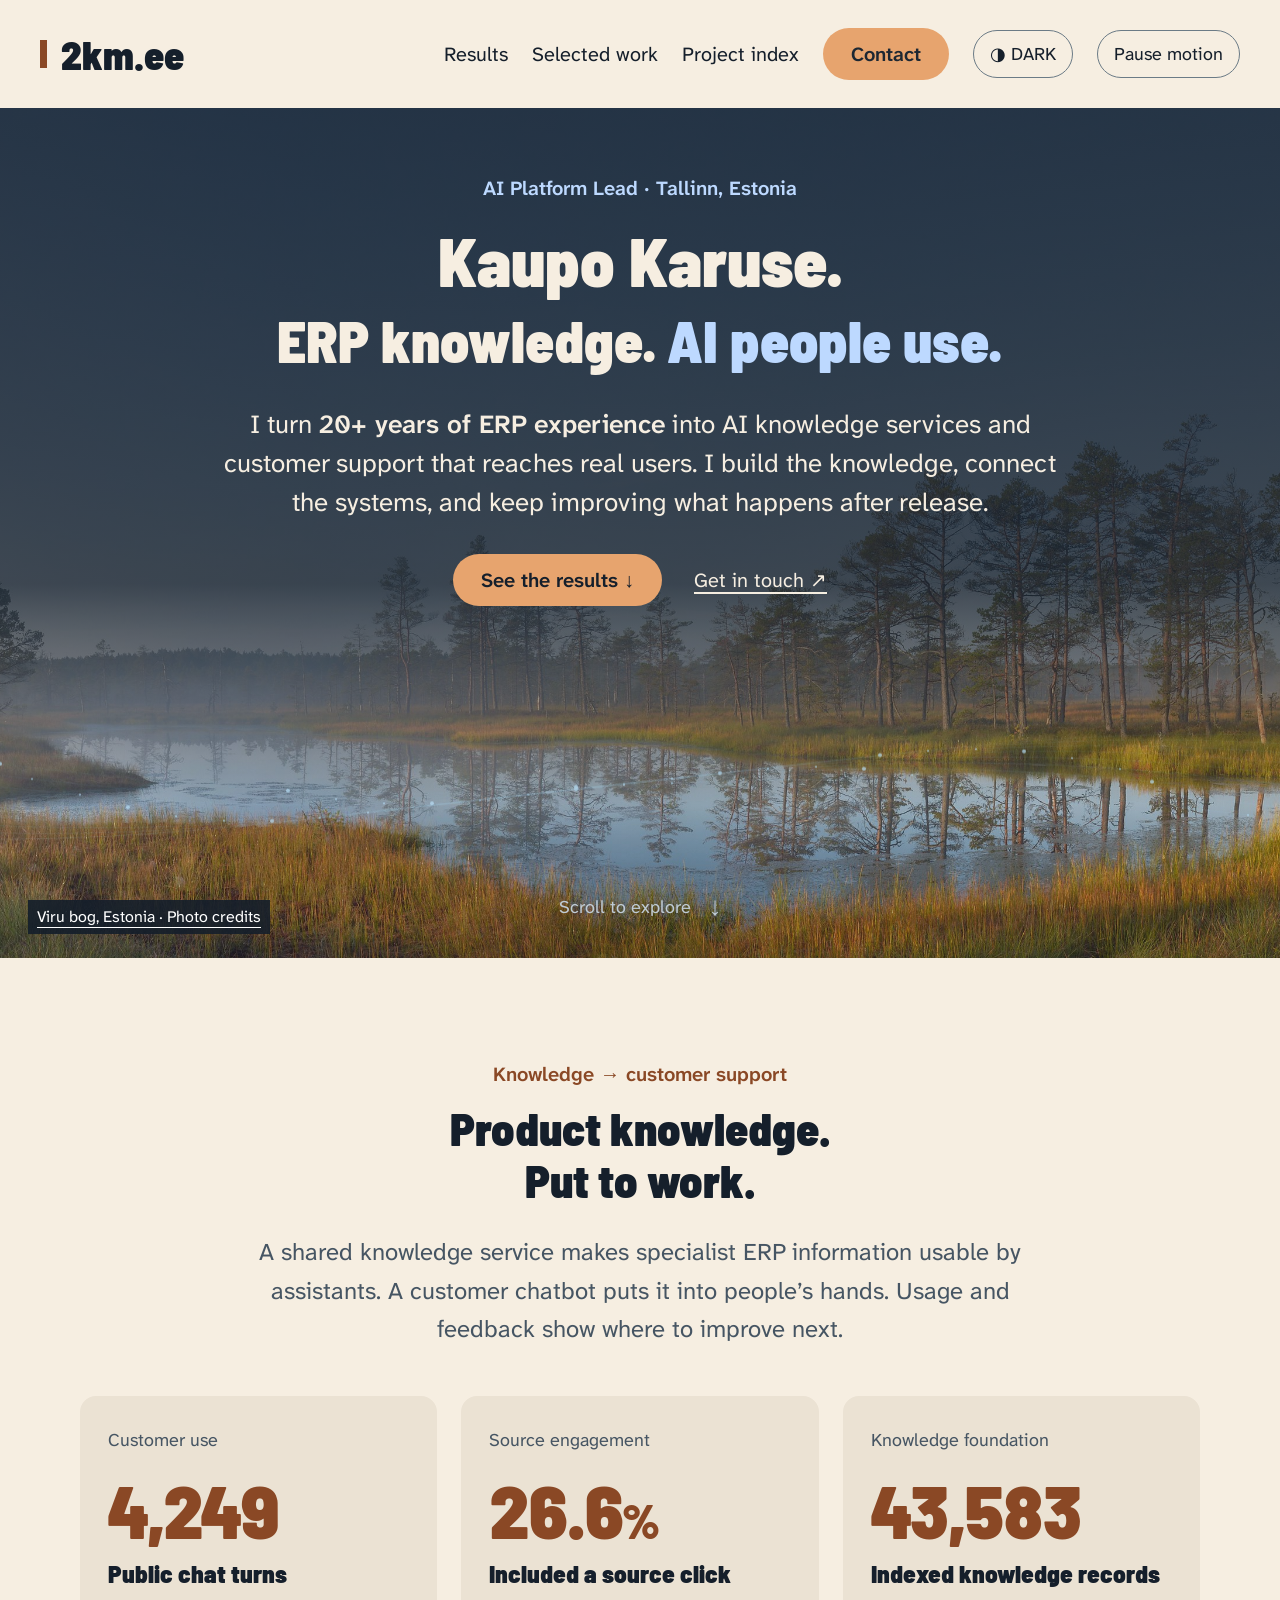
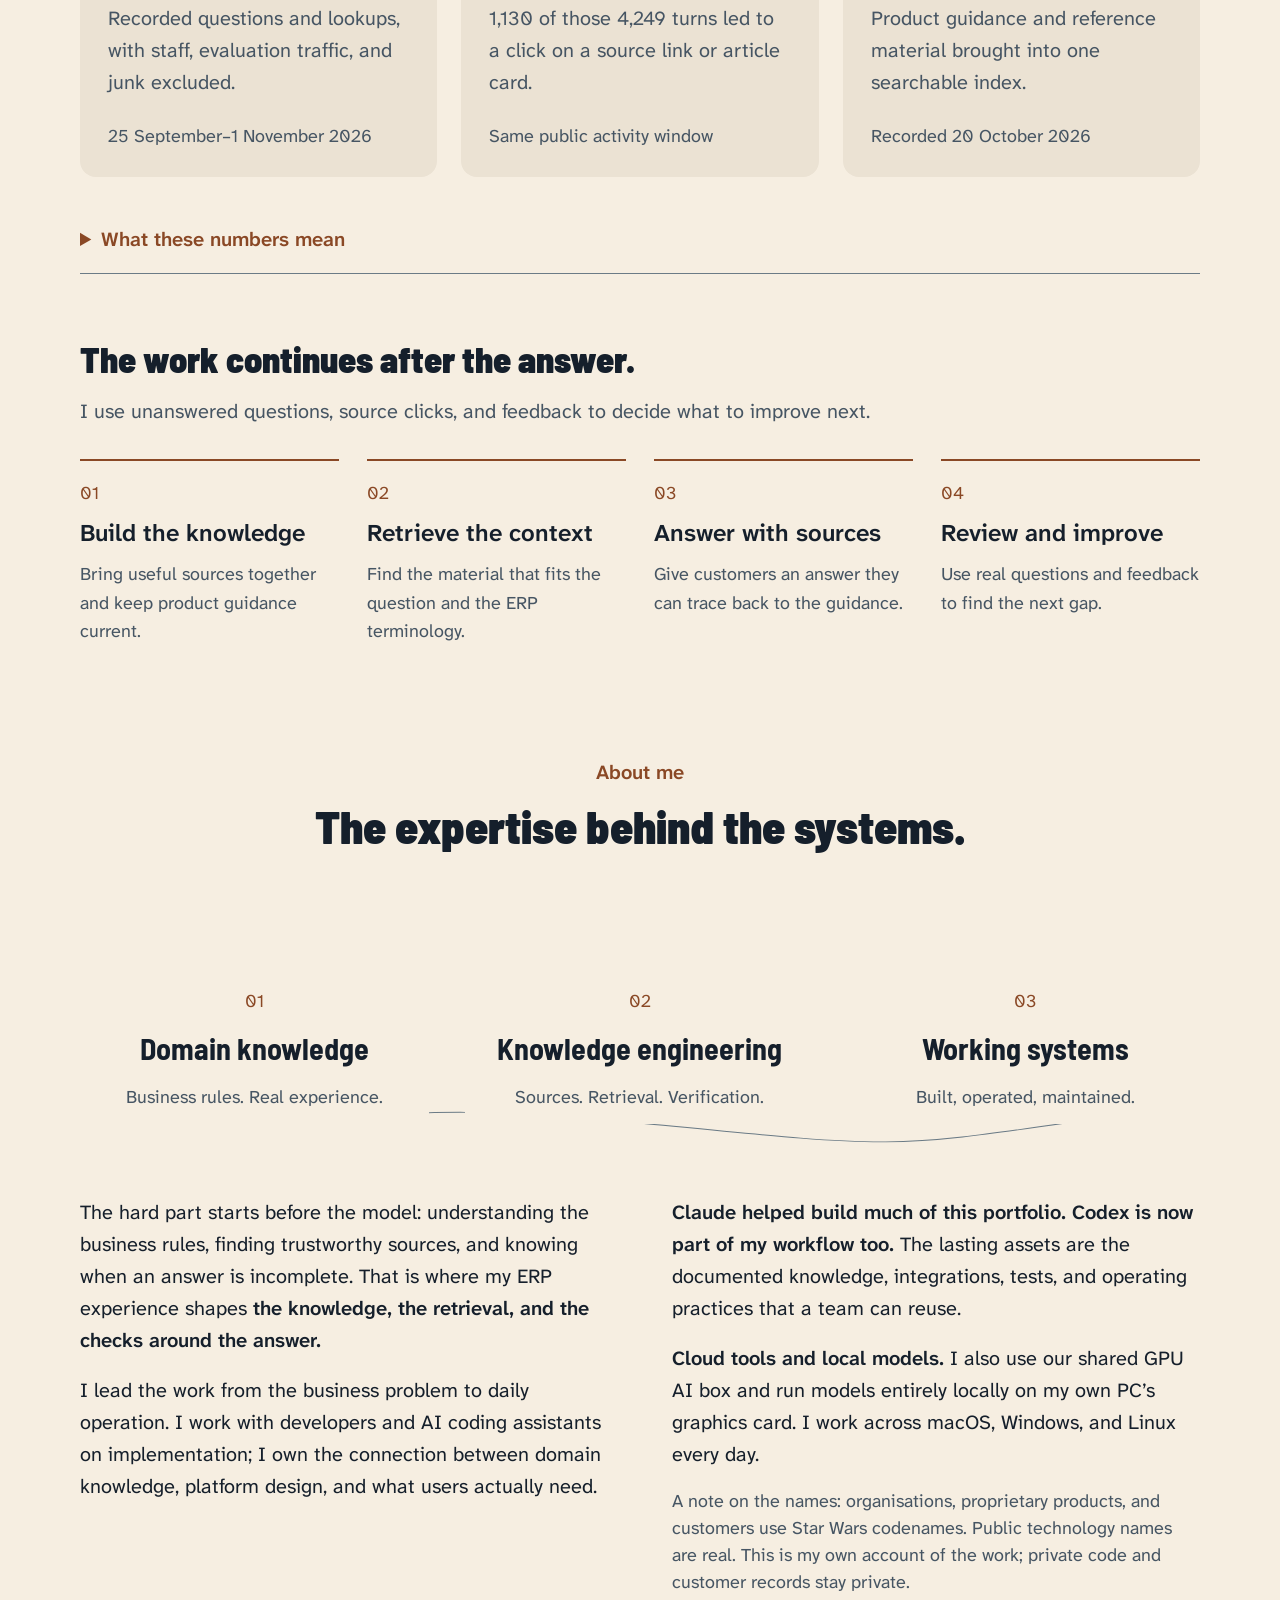
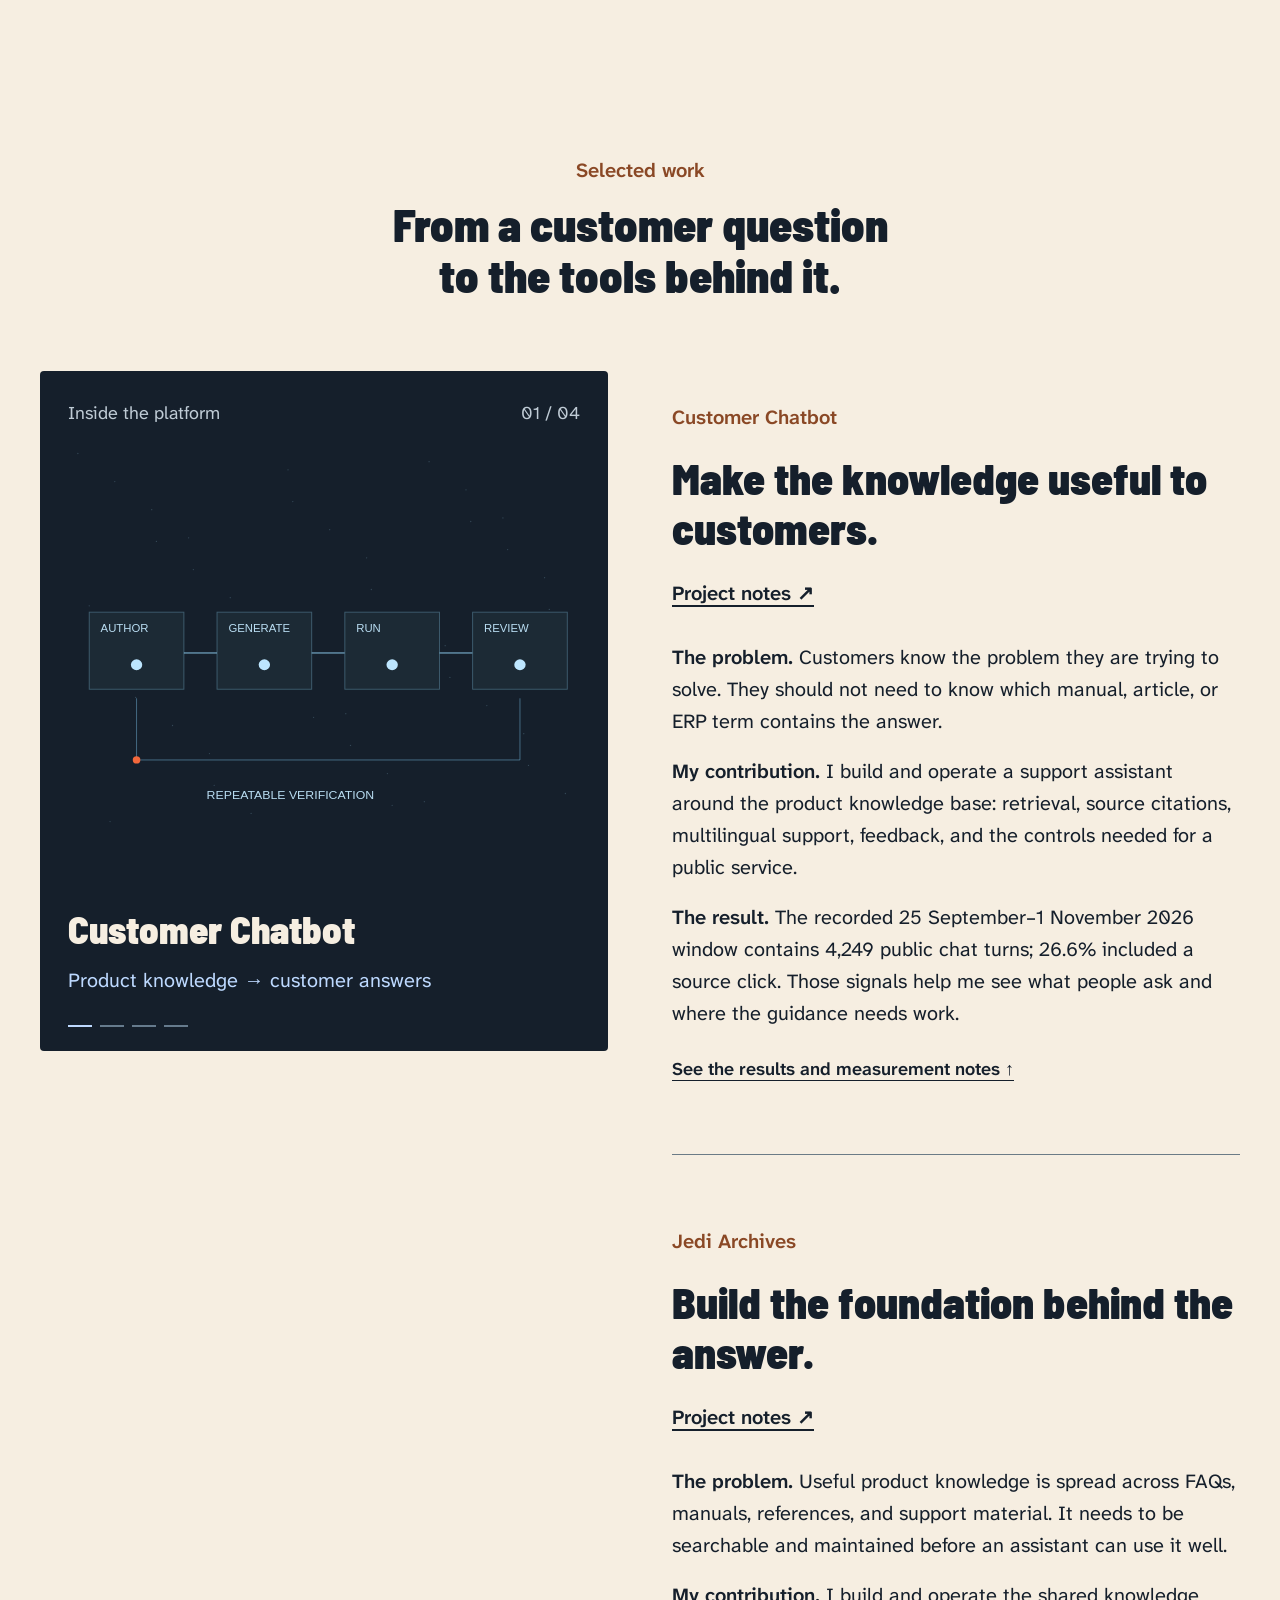
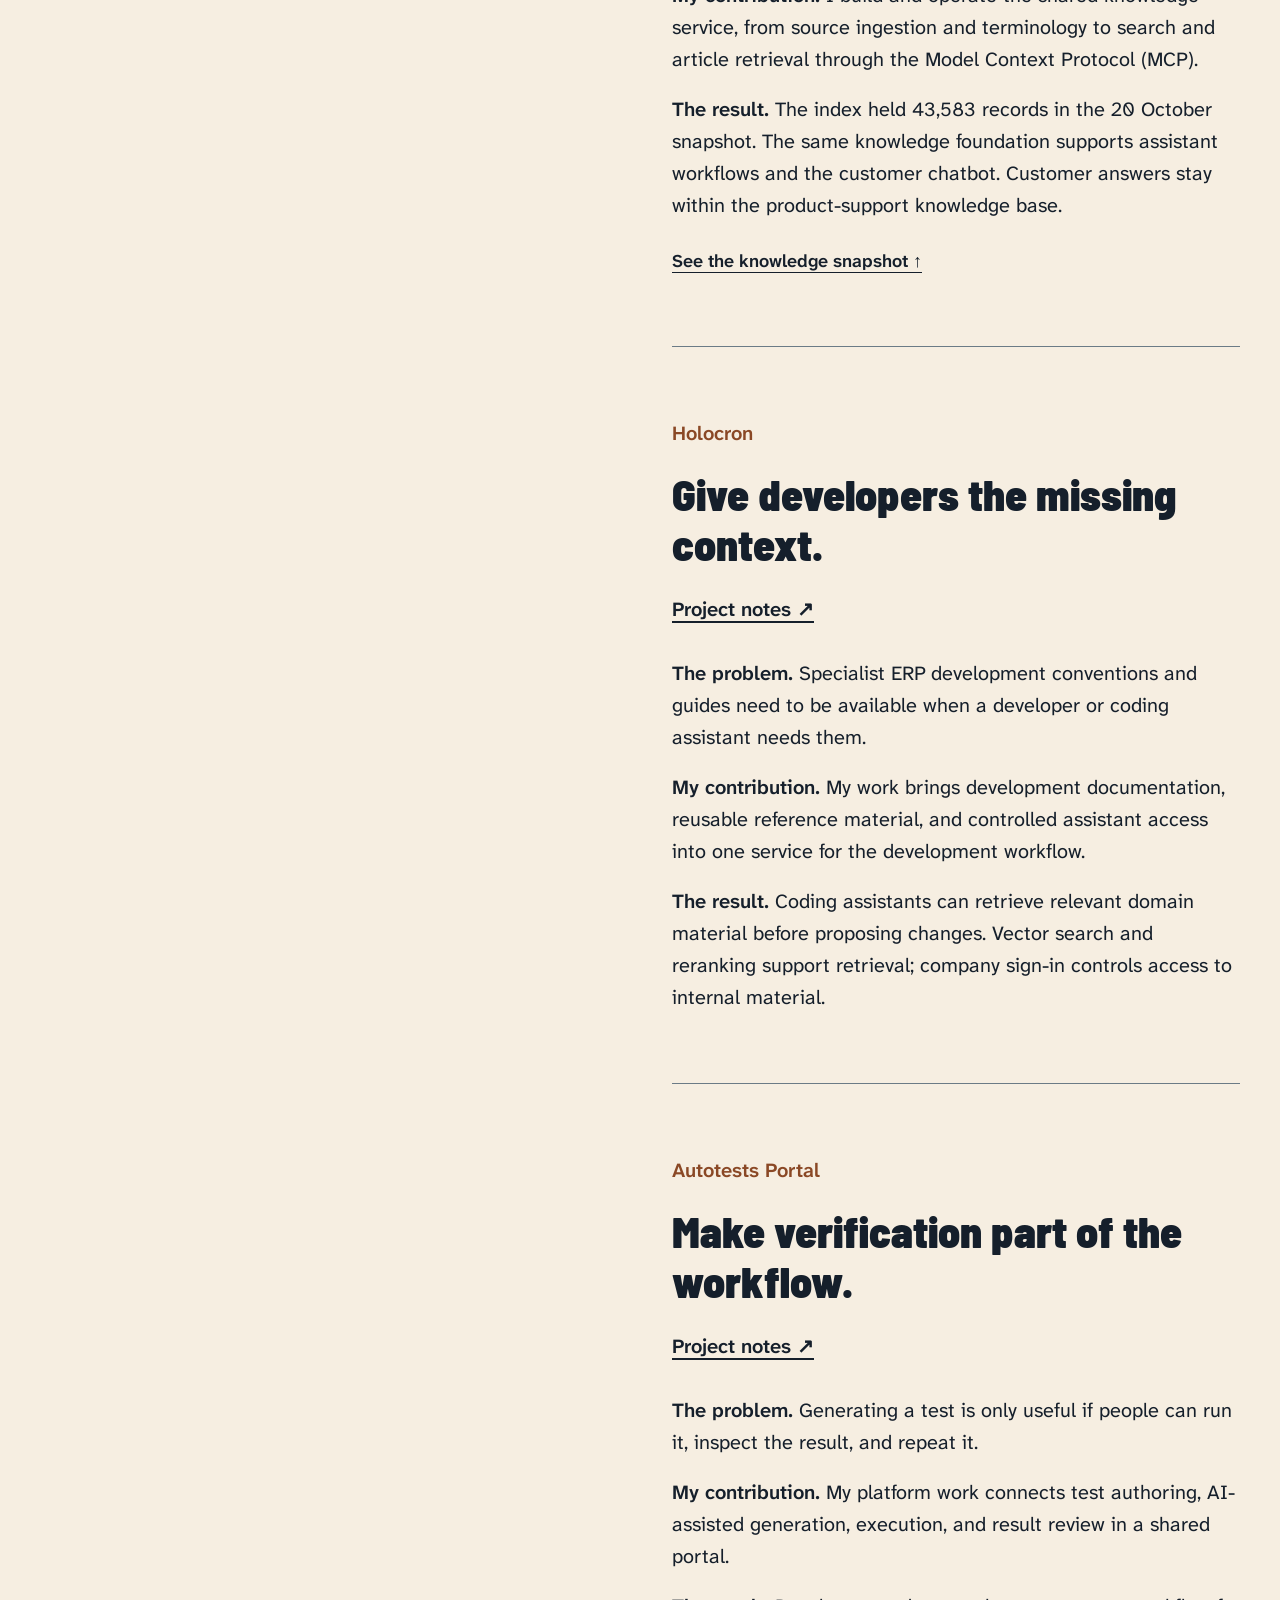
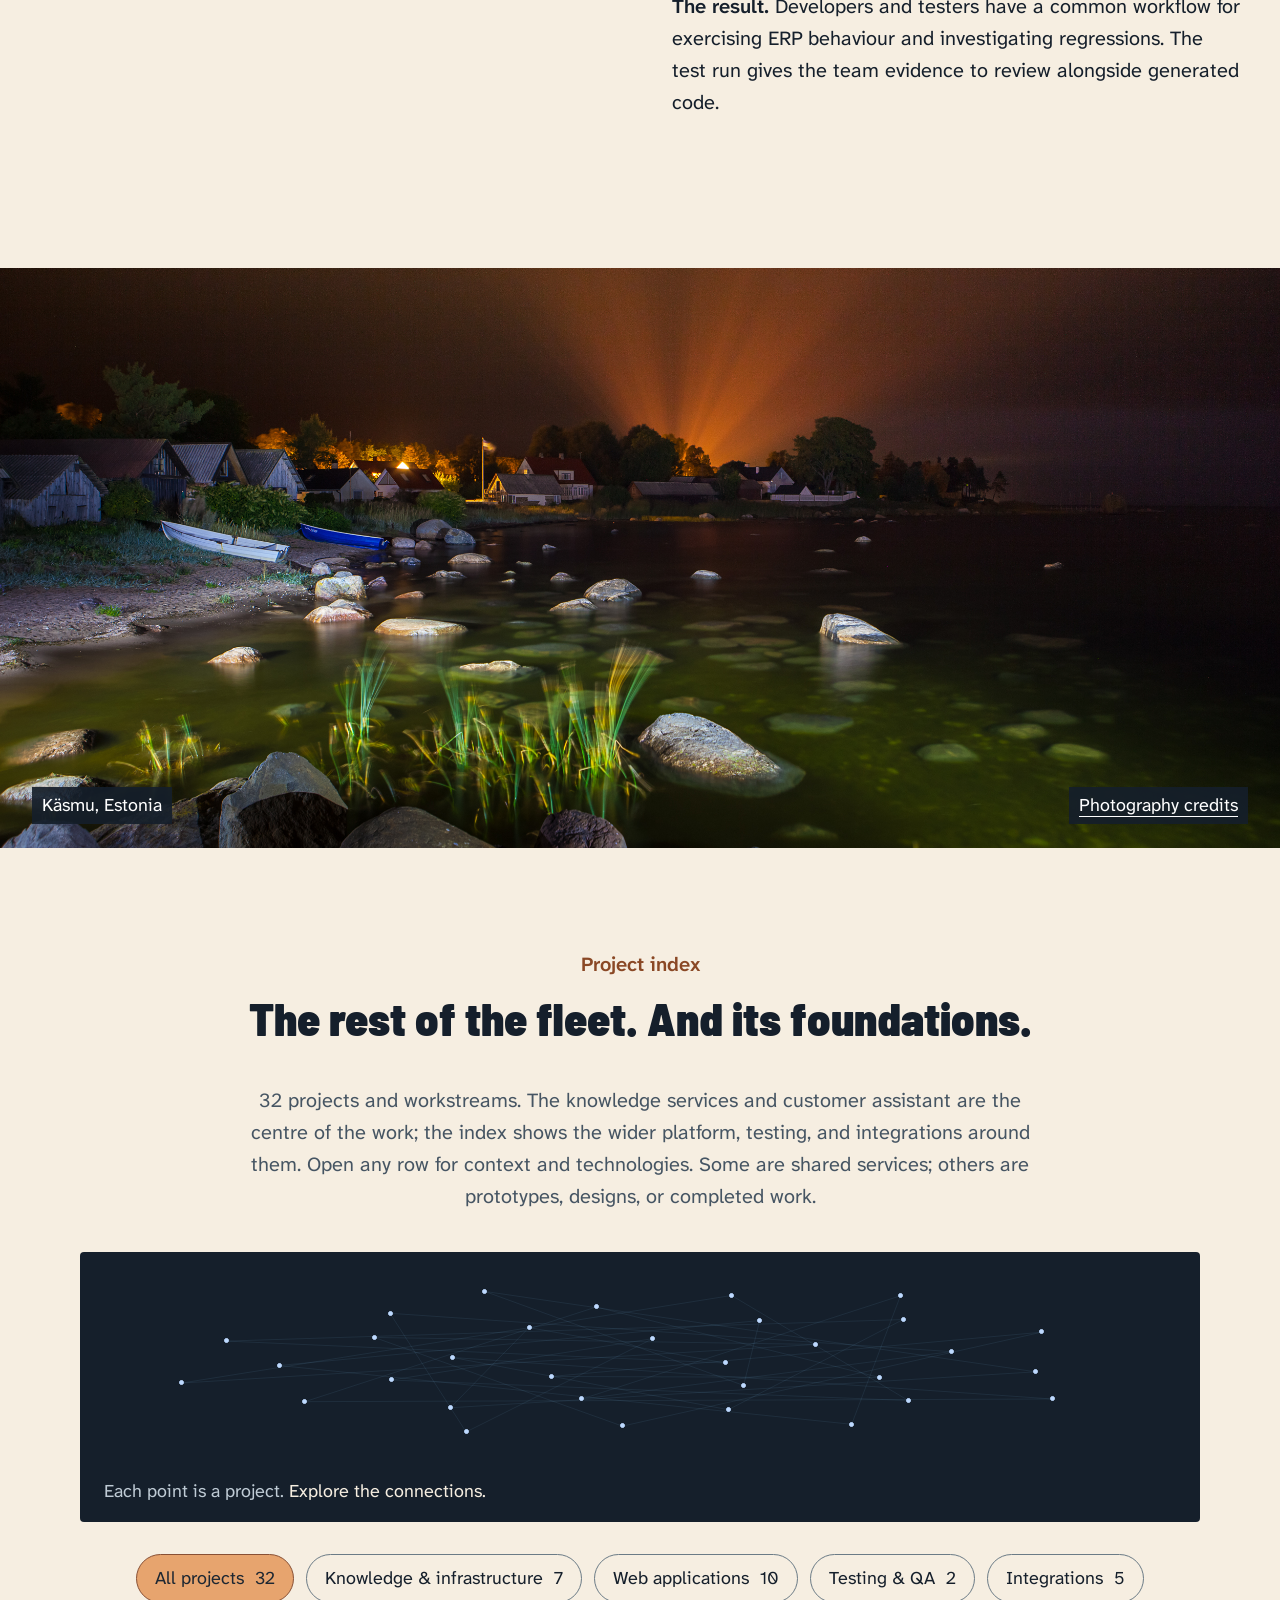
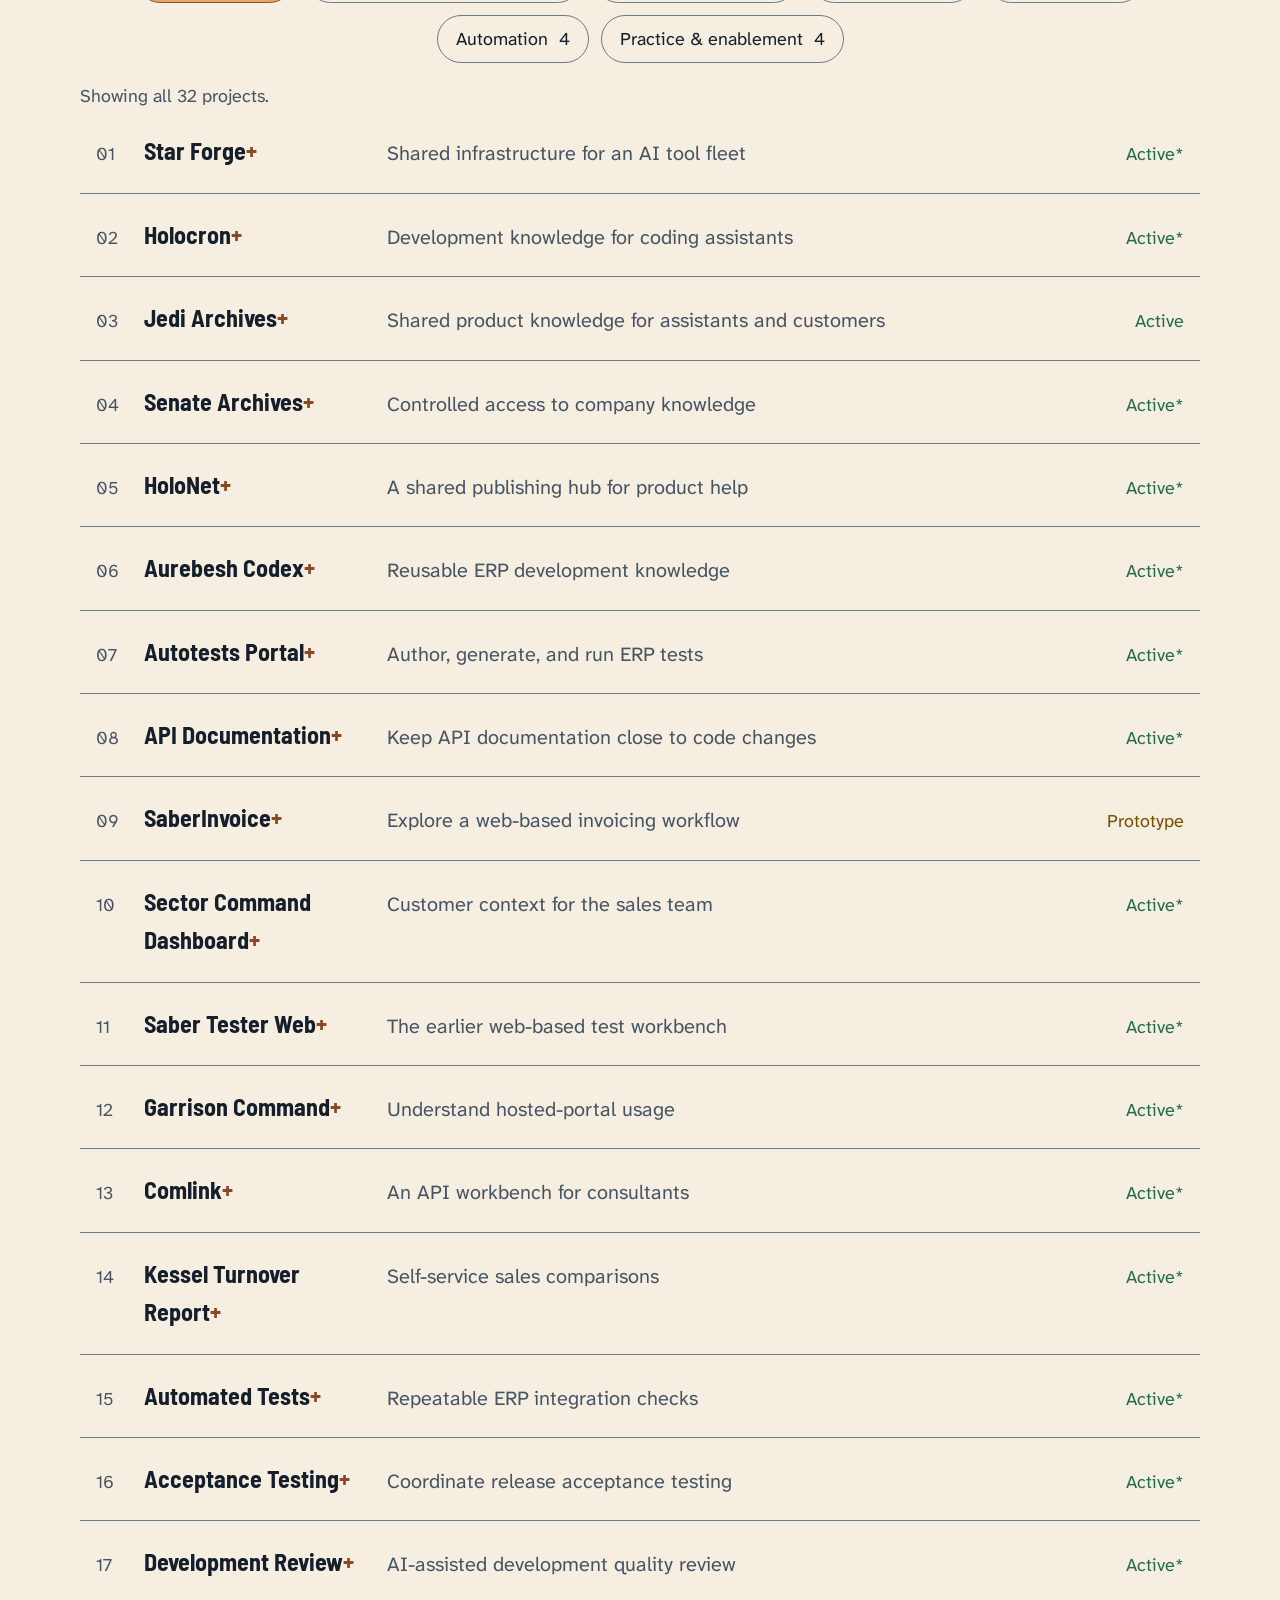
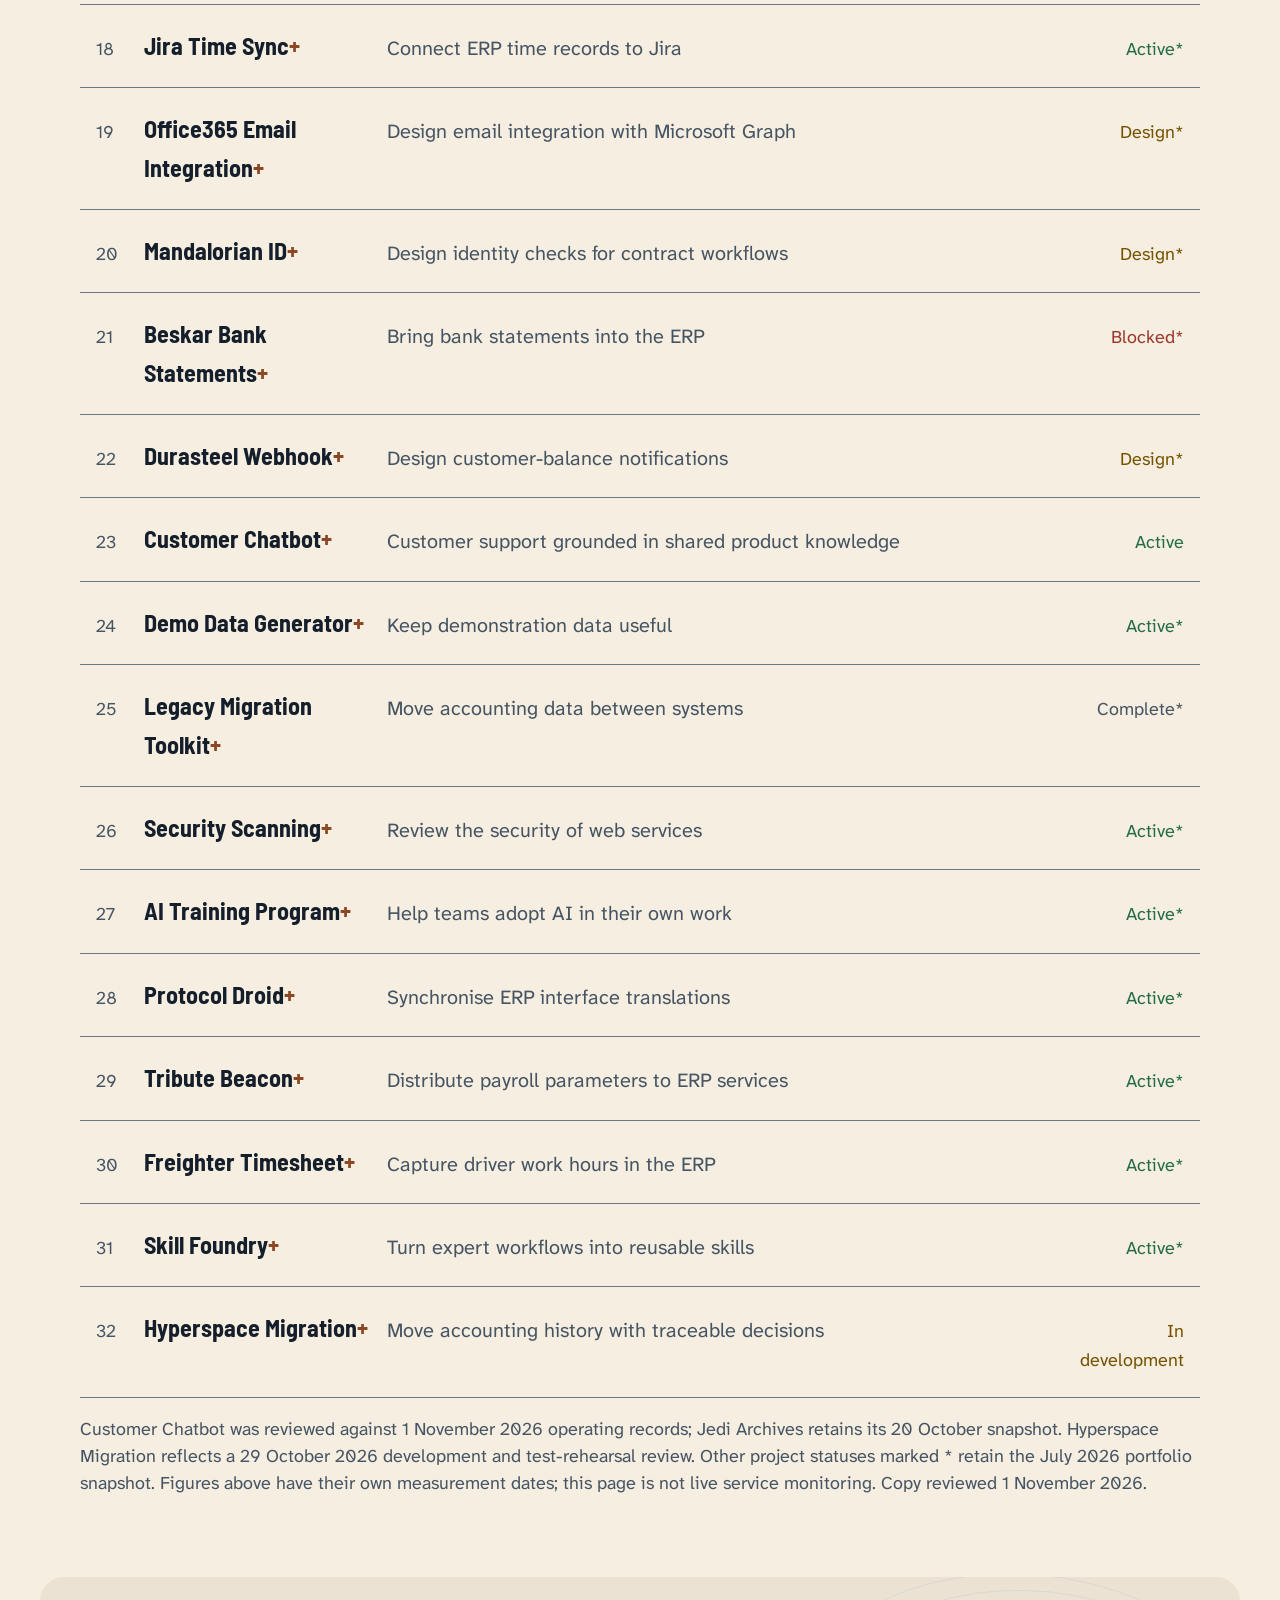
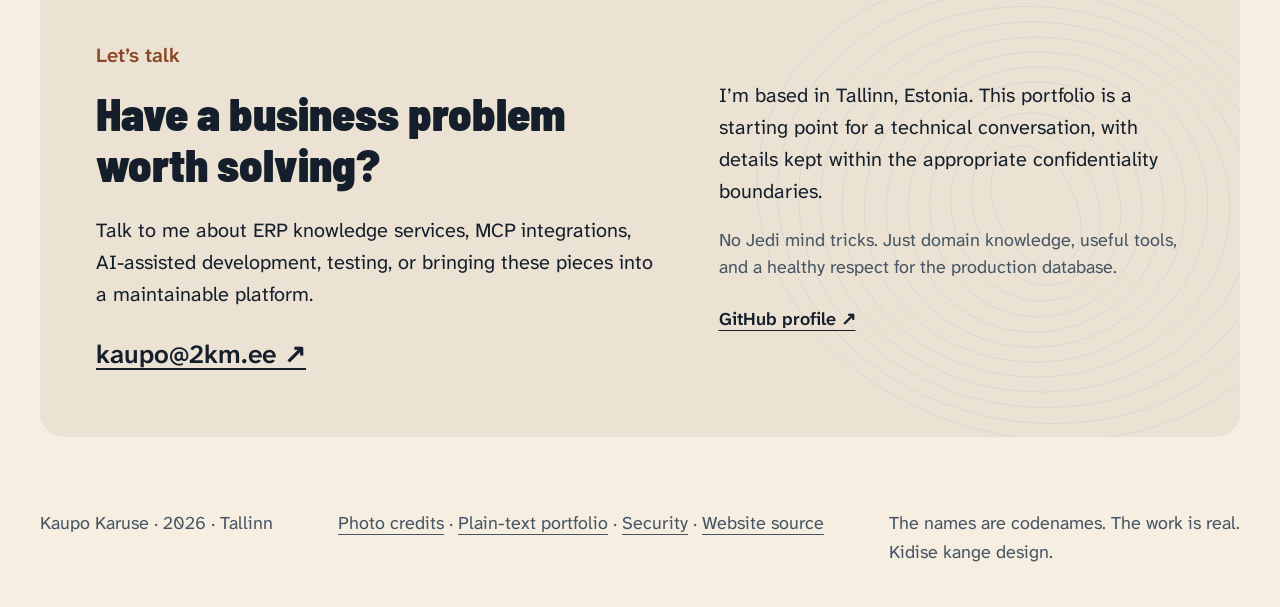
==== commit 7cbea1d1: "Refresh chatbot evidence through 1 November 2026" ====
--- a/index.html
+++ b/index.html
@@ -4,7 +4,7 @@
 <meta name="description" content="Kaupo Karuse, AI Platform Lead in Tallinn. 20+ years of ERP expertise applied to AI knowledge services, customer support, and developer tools. Explore the work and measured results."><meta name="author" content="Kaupo Karuse"><meta name="robots" content="index, follow, max-image-preview:large">
 <link rel="canonical" href="https://2km.ee/"><meta property="og:type" content="website"><meta property="og:site_name" content="2km.ee"><meta property="og:title" content="Kaupo Karuse — AI Platform Lead"><meta property="og:description" content="Kaupo Karuse, AI Platform Lead in Tallinn. 20+ years of ERP expertise applied to AI knowledge services, customer support, and developer tools. Explore the work and measured results."><meta property="og:url" content="https://2km.ee/"><meta property="og:image" content="https://2km.ee/og-image.png"><meta property="og:image:width" content="1200"><meta property="og:image:height" content="630"><meta property="og:image:alt" content="Kaupo Karuse. ERP knowledge. AI people use. AI Platform Lead."><meta name="twitter:card" content="summary_large_image"><meta name="twitter:title" content="Kaupo Karuse — AI Platform Lead"><meta name="twitter:description" content="Kaupo Karuse, AI Platform Lead in Tallinn. 20+ years of ERP expertise applied to AI knowledge services, customer support, and developer tools. Explore the work and measured results."><meta name="twitter:image" content="https://2km.ee/og-image.png">
 <link rel="icon" href="/favicon.svg" type="image/svg+xml"><script src="/theme.js"></script>
-<link rel="stylesheet" href="/fonts.css"><link rel="stylesheet" href="/style.css"><link rel="stylesheet" href="/experience.css"><script type="application/ld+json">{"@context":"https://schema.org","@graph":[{"@type":"WebSite","@id":"https://2km.ee/#website","url":"https://2km.ee/","name":"Kaupo Karuse — AI Platform Lead","description":"Kaupo Karuse, AI Platform Lead in Tallinn. 20+ years of ERP expertise applied to AI knowledge services, customer support, and developer tools. Explore the work and measured results.","inLanguage":"en","author":{"@id":"https://2km.ee/#kaupo"},"dateModified":"2026-10-29"},{"@type":"Person","@id":"https://2km.ee/#kaupo","name":"Kaupo Karuse","url":"https://2km.ee/","jobTitle":"AI Platform Lead","description":"AI platform lead with 20+ years of ERP experience. Builds and operates shared AI knowledge services, customer support, developer tools, and automated testing with developers and AI coding assistants. Also uses a shared GPU AI server and models running entirely locally on his own PC’s graphics card. Works across macOS, Windows, and Linux every day.","knowsAbout":["Model Context Protocol (MCP)","Retrieval-augmented generation (RAG)","Enterprise resource planning (ERP)","AI-assisted software development","ERP integration testing","Business automation","Claude","OpenAI Codex","Linux operations","Local AI models","GPU inference","macOS","Windows","Linux"],"homeLocation":{"@type":"Place","name":"Tallinn, Estonia"},"sameAs":["https://github.com/obu90210"]},{"@type":"CollectionPage","@id":"https://2km.ee/#projects","url":"https://2km.ee/","name":"Projects","isPartOf":{"@id":"https://2km.ee/#website"},"about":{"@id":"https://2km.ee/#kaupo"},"mainEntity":{"@type":"ItemList","name":"AI & Automation Projects","numberOfItems":32,"itemListElement":[{"@type":"ListItem","position":1,"item":{"@type":"CreativeWork","name":"Star Forge","headline":"Shared infrastructure for an AI tool fleet","description":"A shared Linux platform hosts knowledge services, internal applications, and testing tools. Container deployment, routing, scheduled jobs, and operating documentation make the services maintainable as a connected platform.","genre":"AI Infrastructure","keywords":"Rocky Linux, Docker Compose, Apache, PostgreSQL, CSF/LFD","creativeWorkStatus":"Active","url":"https://2km.ee/#star-forge"}},{"@type":"ListItem","position":2,"item":{"@type":"CreativeWork","name":"Holocron","headline":"Development knowledge for coding assistants","description":"A controlled knowledge service brings development guides, conventions, and reusable reference material to AI coding assistants through the Model Context Protocol (MCP). Search and reranking help assistants retrieve relevant context; company sign-in controls access to internal material.","genre":"AI Infrastructure","keywords":"Python, MCP SDK, Qdrant, Infinity embeddings, FastAPI, OAuth2/Entra, Docker, Apache","creativeWorkStatus":"Active","url":"https://2km.ee/#holocron"}},{"@type":"ListItem","position":3,"item":{"@type":"CreativeWork","name":"Jedi Archives","headline":"Shared product knowledge for assistants and customers","description":"A maintained knowledge service brings product FAQs, manuals, reference material, and support knowledge into one searchable index. It supports assistant workflows through MCP and the customer chatbot. A 20 October 2026 operations snapshot recorded 43,583 indexed records, including document sections rather than necessarily unique articles.","genre":"AI Infrastructure","keywords":"Python, FastMCP, SQLite FTS5, httpx, BeautifulSoup, PyMuPDF, yt-dlp","creativeWorkStatus":"Active","url":"https://2km.ee/#jedi-archives","dateModified":"2026-10-24"}},{"@type":"ListItem","position":4,"item":{"@type":"CreativeWork","name":"Senate Archives","headline":"Controlled access to company knowledge","description":"A separate MCP service provides authorised access to company context, organisation structure, and business summaries. Company sign-in and an explicit access list keep this knowledge separate from public product documentation.","genre":"AI Infrastructure","keywords":"Python, MCP SDK, SQLite, FastAPI, OAuth2/Entra, Docker","creativeWorkStatus":"Active","url":"https://2km.ee/#senate-archives"}},{"@type":"ListItem","position":5,"item":{"@type":"CreativeWork","name":"HoloNet","headline":"A shared publishing hub for product help","description":"A country-aware content service brings multilingual product help behind a common API. Editorial tools, translation workflows, and publishing integrations support reuse across websites and support tools.","genre":"AI Infrastructure","keywords":"Python, Starlette, SQLite FTS5, React, Vite, Tailwind, SAML/Entra, Docker","creativeWorkStatus":"Active","url":"https://2km.ee/#holonet"}},{"@type":"ListItem","position":6,"item":{"@type":"CreativeWork","name":"Aurebesh Codex","headline":"Reusable ERP development knowledge","description":"Development guides, generated references, and documented pitfalls turn specialist ERP knowledge into reusable material for developers and coding assistants. Versioned documentation keeps that knowledge alongside the development workflow.","genre":"AI Infrastructure","keywords":"Aurebesh, Python, Claude Code, Git","creativeWorkStatus":"Active","url":"https://2km.ee/#aurebesh-codex"}},{"@type":"ListItem","position":7,"item":{"@type":"CreativeWork","name":"Autotests Portal","headline":"Author, generate, and run ERP tests","description":"A web portal combines test authoring, AI-assisted generation, execution, and streamed results. Role-based access and managed credentials support a shared workflow for developers and testers.","genre":"Web App","keywords":"TypeScript, Fastify, React, PostgreSQL, WebSocket, AES-256-GCM, OAuth2, Docker","creativeWorkStatus":"Active","url":"https://2km.ee/#autotests-portal"}},{"@type":"ListItem","position":8,"item":{"@type":"CreativeWork","name":"API Documentation","headline":"Keep API documentation close to code changes","description":"Scheduled AI-assisted workflows inspect development changes and Jira work, then update API specifications or raise follow-up tasks. The aim is to make documentation maintenance part of the development loop.","genre":"Automation","keywords":"Python, OpenAPI/YAML, Redoc, Claude Code, Jira API, cron","creativeWorkStatus":"Active","url":"https://2km.ee/#api-documentation"}},{"@type":"ListItem","position":9,"item":{"@type":"CreativeWork","name":"SaberInvoice","headline":"Explore a web-based invoicing workflow","description":"An invoicing prototype explores stock costing, tenant separation, and ERP-style document flows in a web application. This is prototype work, not a claim of a production-ready accounting product.","genre":"Web App","keywords":"React 19, Vite, Tailwind CSS v4, Express.js, Drizzle ORM, PostgreSQL, pnpm","creativeWorkStatus":"Prototype","url":"https://2km.ee/#saberinvoice"}},{"@type":"ListItem","position":10,"item":{"@type":"CreativeWork","name":"Sector Command Dashboard","headline":"Customer context for the sales team","description":"An internal dashboard brings ERP customer, contract, invoice, and server information into one view. Revenue and workload calculations make operational data easier for the team to use.","genre":"Web App","keywords":"React, Vite, Tailwind CSS, Node.js, Express, PostgreSQL, OAuth2/Entra, Docker","creativeWorkStatus":"Active","url":"https://2km.ee/#sector-command-dashboard"}},{"@type":"ListItem","position":11,"item":{"@type":"CreativeWork","name":"Saber Tester Web","headline":"The earlier web-based test workbench","description":"A browser-based test editor supports execution output and snapshot comparison. It represents the earlier generation of the test tooling, before the newer portal expanded the workflow.","genre":"Web App","keywords":"PHP 8, JavaScript ES6+, CodeMirror 5, SQLite, Apache, SSE","creativeWorkStatus":"Active","url":"https://2km.ee/#saber-tester-web"}},{"@type":"ListItem","position":12,"item":{"@type":"CreativeWork","name":"Garrison Command","headline":"Understand hosted-portal usage","description":"An internal dashboard combines portal usage logs with ERP customer information. It helps the team review activity and service status without assembling the picture manually.","genre":"Web App","keywords":"React, Express, PostgreSQL, Recharts, SFTP, Docker","creativeWorkStatus":"Active","url":"https://2km.ee/#garrison-command"}},{"@type":"ListItem","position":13,"item":{"@type":"CreativeWork","name":"Comlink","headline":"An API workbench for consultants","description":"A shared REST workbench lets consultants organise and execute ERP requests. Encrypted credential storage, request-target restrictions, and session reuse address the practical risks of a multi-user API tool.","genre":"Web App","keywords":"Node.js, Express, React, Vite, PostgreSQL, AES-256-GCM, OAuth2","creativeWorkStatus":"Active","url":"https://2km.ee/#comlink"}},{"@type":"ListItem","position":14,"item":{"@type":"CreativeWork","name":"Kessel Turnover Report","headline":"Self-service sales comparisons","description":"A customer-specific reporting application turns ERP data into year-over-year and year-to-date sales views. Spreadsheet exports support further analysis without a separate reporting database.","genre":"Web App","keywords":"Node.js, Express, scrypt, ExcelJS, ERP REST API","creativeWorkStatus":"Active","url":"https://2km.ee/#kessel-turnover-report"}},{"@type":"ListItem","position":15,"item":{"@type":"CreativeWork","name":"Automated Tests","headline":"Repeatable ERP integration checks","description":"JSON-based integration tests create ERP records, run reports, and compare results with expected snapshots. The suite covers multiple business modules and localisations, making repeated regression checks practical.","genre":"Testing & QA","keywords":"TypeScript, Jest, Axios, ERP REST API","creativeWorkStatus":"Active","url":"https://2km.ee/#automated-tests"}},{"@type":"ListItem","position":16,"item":{"@type":"CreativeWork","name":"Acceptance Testing","headline":"Coordinate release acceptance testing","description":"A release workflow brings together test runs, result collection, and shared documentation. It supports the human coordination needed to turn test output into a release assessment.","genre":"Testing & QA","keywords":"Claude Code, Atlassian MCP, REST API, Confluence","creativeWorkStatus":"Active","url":"https://2km.ee/#acceptance-testing"}},{"@type":"ListItem","position":17,"item":{"@type":"CreativeWork","name":"Development Review","headline":"AI-assisted development quality review","description":"An AI-assisted development review workflow records potential defects and follow-up items for developer assessment. Findings are investigation leads, checked through developer review and runtime testing.","genre":"Automation","keywords":"Aurebesh, Python, Claude Code, CI/CD Pipelines","creativeWorkStatus":"Active","url":"https://2km.ee/#development-review"}},{"@type":"ListItem","position":18,"item":{"@type":"CreativeWork","name":"Jira Time Sync","headline":"Connect ERP time records to Jira","description":"An integration maps confirmed ERP activity records to Jira worklogs. Identity mapping, API permissions, and error handling connect two existing workflows rather than asking people to enter time twice.","genre":"Integration","keywords":"Make.com, Jira REST API v3, ERP REST API, OAuth2, webhooks","creativeWorkStatus":"Active","url":"https://2km.ee/#jira-time-sync"}},{"@type":"ListItem","position":19,"item":{"@type":"CreativeWork","name":"Office365 Email Integration","headline":"Design email integration with Microsoft Graph","description":"A design for replacing legacy email transport with Microsoft Graph. The proposed workflow covers OAuth authentication, sending, and receiving through notifications with a polling fallback.","genre":"Integration","keywords":"Aurebesh, Microsoft Graph API, OAuth2, webhooks","creativeWorkStatus":"Design","url":"https://2km.ee/#office365-email-integration"}},{"@type":"ListItem","position":20,"item":{"@type":"CreativeWork","name":"Mandalorian ID","headline":"Design identity checks for contract workflows","description":"A contract-workflow design connects an identity-verification API to borrower and guarantor sessions. A dedicated register tracks verification state alongside the business process.","genre":"Integration","keywords":"Aurebesh, Verification REST API, HMAC-SHA256, webhooks","creativeWorkStatus":"Design","url":"https://2km.ee/#mandalorian-id"}},{"@type":"ListItem","position":21,"item":{"@type":"CreativeWork","name":"Beskar Bank Statements","headline":"Bring bank statements into the ERP","description":"A banking integration retrieves CAMT.053 statements and passes them to the ERP import workflow. The last recorded blocker was the provider subscription-validation step; current delivery status needs confirmation.","genre":"Integration","keywords":"Aurebesh, OAuth2, CAMT.053 XML, webhooks, Banking API","creativeWorkStatus":"Blocked","url":"https://2km.ee/#beskar-bank-statements"}},{"@type":"ListItem","position":22,"item":{"@type":"CreativeWork","name":"Durasteel Webhook","headline":"Design customer-balance notifications","description":"A webhook design connects changes in ERP customer balances to downstream systems. The work includes adapting to limitations in the ERP configuration interface.","genre":"Integration","keywords":"Aurebesh, APIInterfaceTask, ERP webhooks","creativeWorkStatus":"Design","url":"https://2km.ee/#durasteel-webhook"}},{"@type":"ListItem","position":23,"item":{"@type":"CreativeWork","name":"Customer Chatbot","headline":"Customer support grounded in shared product knowledge","description":"A customer-facing assistant retrieves product guidance and answers with citations. Multilingual retrieval, source-click tracking, feedback, and operational controls support ongoing improvement. The public, non-junk window from 25 September to 8 October 2026 recorded 1,142 chat turns; 320 (28%) included a source click. These are usage and engagement measures, not a support-resolution rate. Answers stay within the product-support knowledge base.","genre":"Automation","keywords":"Python, FastAPI, Claude, Voyage AI, SQLite FTS5, Docker, SSE, Apache","creativeWorkStatus":"Active","url":"https://2km.ee/#customer-chatbot","dateModified":"2026-10-24"}},{"@type":"ListItem","position":24,"item":{"@type":"CreativeWork","name":"Demo Data Generator","headline":"Keep demonstration data useful","description":"An automated workflow refreshes demonstration ERP records with current dates and realistic business scenarios. It supports repeatable demonstrations without manually rebuilding the dataset each time.","genre":"Automation","keywords":"Python 3, ERP REST API, WebKyberAPI, cron","creativeWorkStatus":"Active","url":"https://2km.ee/#demo-data-generator"}},{"@type":"ListItem","position":25,"item":{"@type":"CreativeWork","name":"Legacy Migration Toolkit","headline":"Move accounting data between systems","description":"A migration toolkit transforms general-ledger data, account structures, and dimensions for import into the target ERP. Batching works around source API limits.","genre":"Other","keywords":"Python, requests, HMAC-SHA256, ERP REST API","creativeWorkStatus":"Complete","url":"https://2km.ee/#legacy-migration-toolkit"}},{"@type":"ListItem","position":26,"item":{"@type":"CreativeWork","name":"Security Scanning","headline":"Review the security of web services","description":"Repeatable checks examine TLS configuration, response headers, exposed components, and application behaviour. Findings and reproduction notes support remediation and developer review.","genre":"Other","keywords":"sslyze, nuclei, lighthouse, retire, openssl, Python, NumPy","creativeWorkStatus":"Active","url":"https://2km.ee/#security-scanning"}},{"@type":"ListItem","position":27,"item":{"@type":"CreativeWork","name":"AI Training Program","headline":"Help teams adopt AI in their own work","description":"Training material and workshops connect AI tools to the work of consultants, developers, and business operations. The focus is practical workflows, domain knowledge, and verification.","genre":"Other","keywords":"Claude Desktop, Claude Code, MCP, Holocron, Jedi Archives","creativeWorkStatus":"Active","url":"https://2km.ee/#ai-training-program"}},{"@type":"ListItem","position":28,"item":{"@type":"CreativeWork","name":"Protocol Droid","headline":"Synchronise ERP interface translations","description":"Node and Python clients retrieve interface translations from a shared translation manager. Documenting its data model makes the integration reusable by other tools.","genre":"AI Infrastructure","keywords":"Node.js, Python, Supabase, PostgREST, REST API","creativeWorkStatus":"Active","url":"https://2km.ee/#protocol-droid"}},{"@type":"ListItem","position":29,"item":{"@type":"CreativeWork","name":"Tribute Beacon","headline":"Distribute payroll parameters to ERP services","description":"A small service supplies payroll parameters and public-holiday data through an API. Administration, refresh jobs, migrations, and audit history support maintenance of changing business rules.","genre":"Web App","keywords":"Python, FastAPI, SQLAlchemy, PostgreSQL, APScheduler, Docker","creativeWorkStatus":"Active","url":"https://2km.ee/#tribute-beacon"}},{"@type":"ListItem","position":30,"item":{"@type":"CreativeWork","name":"Freighter Timesheet","headline":"Capture driver work hours in the ERP","description":"A web application lets drivers submit work hours through the ERP API. Separate customer deployments and server-side role checks support scoped access and operational isolation.","genre":"Web App","keywords":"PHP 8, PostgreSQL, Docker, Apache, ERP REST API","creativeWorkStatus":"Active","url":"https://2km.ee/#freighter-timesheet"}},{"@type":"ListItem","position":31,"item":{"@type":"CreativeWork","name":"Skill Foundry","headline":"Turn expert workflows into reusable skills","description":"Versioned assistant skills package repeatable work such as document-template editing and structured bug reporting. They make established conventions easier to apply across a team.","genre":"Other","keywords":"Claude Skills, Python, Aurebesh, Jira API","creativeWorkStatus":"Active","url":"https://2km.ee/#skill-foundry"}},{"@type":"ListItem","position":32,"item":{"@type":"CreativeWork","name":"Hyperspace Migration","headline":"Move accounting history with traceable decisions","description":"Moving a company between accounting systems means preserving balances, open invoices, payments, VAT and currency differences. I define the accounting rules, migration safeguards and consultant workflow, and guide implementation with AI coding assistants. The application preserves raw extracts, records mapping decisions, verifies target settings and loads a frozen plan with recovery after interrupted requests. A 486-record test-company rehearsal completed, including recovery after a lost API response. Automated reconciliation and final cut-over remain in development.","genre":"Web App","keywords":"TypeScript, Fastify, React, PostgreSQL, REST APIs, Docker","creativeWorkStatus":"In development","url":"https://2km.ee/#hyperspace-migration","dateModified":"2026-10-29"}}]},"dateModified":"2026-10-29"},{"@type":"Dataset","@id":"https://2km.ee/#chatbot-snapshot","name":"Customer chatbot public activity snapshot","description":"Public, non-junk chat turns, excluding staff and evaluation traffic. Source clicks measure engagement, not resolution or answer accuracy. Figures recorded in project operations.","creator":{"@id":"https://2km.ee/#kaupo"},"url":"https://2km.ee/#results","temporalCoverage":"2026-09-25/2026-10-08","datePublished":"2026-10-24","variableMeasured":[{"@type":"PropertyValue","propertyID":"public-turns","name":"Public chat turns","value":1142,"unitText":"turns"},{"@type":"PropertyValue","propertyID":"source-click-rate","name":"Turns with a source click","value":28,"unitText":"percent"},{"@type":"PropertyValue","propertyID":"completion-seconds","name":"Median answer completion","value":10.3,"unitText":"seconds"}]},{"@type":"Dataset","@id":"https://2km.ee/#knowledge-snapshot","name":"Product knowledge index snapshot","description":"Indexed knowledge records, which may include document sections rather than unique original articles. Figure recorded in project operations.","creator":{"@id":"https://2km.ee/#kaupo"},"url":"https://2km.ee/#results","temporalCoverage":"2026-10-20","datePublished":"2026-10-24","variableMeasured":[{"@type":"PropertyValue","propertyID":"knowledge-records","name":"Indexed knowledge records","value":43583,"unitText":"records"}]}]}</script></head>
+<link rel="stylesheet" href="/fonts.css"><link rel="stylesheet" href="/style.css"><link rel="stylesheet" href="/experience.css"><script type="application/ld+json">{"@context":"https://schema.org","@graph":[{"@type":"WebSite","@id":"https://2km.ee/#website","url":"https://2km.ee/","name":"Kaupo Karuse — AI Platform Lead","description":"Kaupo Karuse, AI Platform Lead in Tallinn. 20+ years of ERP expertise applied to AI knowledge services, customer support, and developer tools. Explore the work and measured results.","inLanguage":"en","author":{"@id":"https://2km.ee/#kaupo"},"dateModified":"2026-11-01"},{"@type":"Person","@id":"https://2km.ee/#kaupo","name":"Kaupo Karuse","url":"https://2km.ee/","jobTitle":"AI Platform Lead","description":"AI platform lead with 20+ years of ERP experience. Builds and operates shared AI knowledge services, customer support, developer tools, and automated testing with developers and AI coding assistants. Also uses a shared GPU AI server and models running entirely locally on his own PC’s graphics card. Works across macOS, Windows, and Linux every day.","knowsAbout":["Model Context Protocol (MCP)","Retrieval-augmented generation (RAG)","Enterprise resource planning (ERP)","AI-assisted software development","ERP integration testing","Business automation","Claude","OpenAI Codex","Linux operations","Local AI models","GPU inference","macOS","Windows","Linux"],"homeLocation":{"@type":"Place","name":"Tallinn, Estonia"},"sameAs":["https://github.com/obu90210"]},{"@type":"CollectionPage","@id":"https://2km.ee/#projects","url":"https://2km.ee/","name":"Projects","isPartOf":{"@id":"https://2km.ee/#website"},"about":{"@id":"https://2km.ee/#kaupo"},"mainEntity":{"@type":"ItemList","name":"AI & Automation Projects","numberOfItems":32,"itemListElement":[{"@type":"ListItem","position":1,"item":{"@type":"CreativeWork","name":"Star Forge","headline":"Shared infrastructure for an AI tool fleet","description":"A shared Linux platform hosts knowledge services, internal applications, and testing tools. Container deployment, routing, scheduled jobs, and operating documentation make the services maintainable as a connected platform.","genre":"AI Infrastructure","keywords":"Rocky Linux, Docker Compose, Apache, PostgreSQL, CSF/LFD","creativeWorkStatus":"Active","url":"https://2km.ee/#star-forge"}},{"@type":"ListItem","position":2,"item":{"@type":"CreativeWork","name":"Holocron","headline":"Development knowledge for coding assistants","description":"A controlled knowledge service brings development guides, conventions, and reusable reference material to AI coding assistants through the Model Context Protocol (MCP). Search and reranking help assistants retrieve relevant context; company sign-in controls access to internal material.","genre":"AI Infrastructure","keywords":"Python, MCP SDK, Qdrant, Infinity embeddings, FastAPI, OAuth2/Entra, Docker, Apache","creativeWorkStatus":"Active","url":"https://2km.ee/#holocron"}},{"@type":"ListItem","position":3,"item":{"@type":"CreativeWork","name":"Jedi Archives","headline":"Shared product knowledge for assistants and customers","description":"A maintained knowledge service brings product FAQs, manuals, reference material, and support knowledge into one searchable index. It supports assistant workflows through MCP and the customer chatbot. A 20 October 2026 operations snapshot recorded 43,583 indexed records, including document sections rather than necessarily unique articles.","genre":"AI Infrastructure","keywords":"Python, FastMCP, SQLite FTS5, httpx, BeautifulSoup, PyMuPDF, yt-dlp","creativeWorkStatus":"Active","url":"https://2km.ee/#jedi-archives","dateModified":"2026-10-24"}},{"@type":"ListItem","position":4,"item":{"@type":"CreativeWork","name":"Senate Archives","headline":"Controlled access to company knowledge","description":"A separate MCP service provides authorised access to company context, organisation structure, and business summaries. Company sign-in and an explicit access list keep this knowledge separate from public product documentation.","genre":"AI Infrastructure","keywords":"Python, MCP SDK, SQLite, FastAPI, OAuth2/Entra, Docker","creativeWorkStatus":"Active","url":"https://2km.ee/#senate-archives"}},{"@type":"ListItem","position":5,"item":{"@type":"CreativeWork","name":"HoloNet","headline":"A shared publishing hub for product help","description":"A country-aware content service brings multilingual product help behind a common API. Editorial tools, translation workflows, and publishing integrations support reuse across websites and support tools.","genre":"AI Infrastructure","keywords":"Python, Starlette, SQLite FTS5, React, Vite, Tailwind, SAML/Entra, Docker","creativeWorkStatus":"Active","url":"https://2km.ee/#holonet"}},{"@type":"ListItem","position":6,"item":{"@type":"CreativeWork","name":"Aurebesh Codex","headline":"Reusable ERP development knowledge","description":"Development guides, generated references, and documented pitfalls turn specialist ERP knowledge into reusable material for developers and coding assistants. Versioned documentation keeps that knowledge alongside the development workflow.","genre":"AI Infrastructure","keywords":"Aurebesh, Python, Claude Code, Git","creativeWorkStatus":"Active","url":"https://2km.ee/#aurebesh-codex"}},{"@type":"ListItem","position":7,"item":{"@type":"CreativeWork","name":"Autotests Portal","headline":"Author, generate, and run ERP tests","description":"A web portal combines test authoring, AI-assisted generation, execution, and streamed results. Role-based access and managed credentials support a shared workflow for developers and testers.","genre":"Web App","keywords":"TypeScript, Fastify, React, PostgreSQL, WebSocket, AES-256-GCM, OAuth2, Docker","creativeWorkStatus":"Active","url":"https://2km.ee/#autotests-portal"}},{"@type":"ListItem","position":8,"item":{"@type":"CreativeWork","name":"API Documentation","headline":"Keep API documentation close to code changes","description":"Scheduled AI-assisted workflows inspect development changes and Jira work, then update API specifications or raise follow-up tasks. The aim is to make documentation maintenance part of the development loop.","genre":"Automation","keywords":"Python, OpenAPI/YAML, Redoc, Claude Code, Jira API, cron","creativeWorkStatus":"Active","url":"https://2km.ee/#api-documentation"}},{"@type":"ListItem","position":9,"item":{"@type":"CreativeWork","name":"SaberInvoice","headline":"Explore a web-based invoicing workflow","description":"An invoicing prototype explores stock costing, tenant separation, and ERP-style document flows in a web application. This is prototype work, not a claim of a production-ready accounting product.","genre":"Web App","keywords":"React 19, Vite, Tailwind CSS v4, Express.js, Drizzle ORM, PostgreSQL, pnpm","creativeWorkStatus":"Prototype","url":"https://2km.ee/#saberinvoice"}},{"@type":"ListItem","position":10,"item":{"@type":"CreativeWork","name":"Sector Command Dashboard","headline":"Customer context for the sales team","description":"An internal dashboard brings ERP customer, contract, invoice, and server information into one view. Revenue and workload calculations make operational data easier for the team to use.","genre":"Web App","keywords":"React, Vite, Tailwind CSS, Node.js, Express, PostgreSQL, OAuth2/Entra, Docker","creativeWorkStatus":"Active","url":"https://2km.ee/#sector-command-dashboard"}},{"@type":"ListItem","position":11,"item":{"@type":"CreativeWork","name":"Saber Tester Web","headline":"The earlier web-based test workbench","description":"A browser-based test editor supports execution output and snapshot comparison. It represents the earlier generation of the test tooling, before the newer portal expanded the workflow.","genre":"Web App","keywords":"PHP 8, JavaScript ES6+, CodeMirror 5, SQLite, Apache, SSE","creativeWorkStatus":"Active","url":"https://2km.ee/#saber-tester-web"}},{"@type":"ListItem","position":12,"item":{"@type":"CreativeWork","name":"Garrison Command","headline":"Understand hosted-portal usage","description":"An internal dashboard combines portal usage logs with ERP customer information. It helps the team review activity and service status without assembling the picture manually.","genre":"Web App","keywords":"React, Express, PostgreSQL, Recharts, SFTP, Docker","creativeWorkStatus":"Active","url":"https://2km.ee/#garrison-command"}},{"@type":"ListItem","position":13,"item":{"@type":"CreativeWork","name":"Comlink","headline":"An API workbench for consultants","description":"A shared REST workbench lets consultants organise and execute ERP requests. Encrypted credential storage, request-target restrictions, and session reuse address the practical risks of a multi-user API tool.","genre":"Web App","keywords":"Node.js, Express, React, Vite, PostgreSQL, AES-256-GCM, OAuth2","creativeWorkStatus":"Active","url":"https://2km.ee/#comlink"}},{"@type":"ListItem","position":14,"item":{"@type":"CreativeWork","name":"Kessel Turnover Report","headline":"Self-service sales comparisons","description":"A customer-specific reporting application turns ERP data into year-over-year and year-to-date sales views. Spreadsheet exports support further analysis without a separate reporting database.","genre":"Web App","keywords":"Node.js, Express, scrypt, ExcelJS, ERP REST API","creativeWorkStatus":"Active","url":"https://2km.ee/#kessel-turnover-report"}},{"@type":"ListItem","position":15,"item":{"@type":"CreativeWork","name":"Automated Tests","headline":"Repeatable ERP integration checks","description":"JSON-based integration tests create ERP records, run reports, and compare results with expected snapshots. The suite covers multiple business modules and localisations, making repeated regression checks practical.","genre":"Testing & QA","keywords":"TypeScript, Jest, Axios, ERP REST API","creativeWorkStatus":"Active","url":"https://2km.ee/#automated-tests"}},{"@type":"ListItem","position":16,"item":{"@type":"CreativeWork","name":"Acceptance Testing","headline":"Coordinate release acceptance testing","description":"A release workflow brings together test runs, result collection, and shared documentation. It supports the human coordination needed to turn test output into a release assessment.","genre":"Testing & QA","keywords":"Claude Code, Atlassian MCP, REST API, Confluence","creativeWorkStatus":"Active","url":"https://2km.ee/#acceptance-testing"}},{"@type":"ListItem","position":17,"item":{"@type":"CreativeWork","name":"Development Review","headline":"AI-assisted development quality review","description":"An AI-assisted development review workflow records potential defects and follow-up items for developer assessment. Findings are investigation leads, checked through developer review and runtime testing.","genre":"Automation","keywords":"Aurebesh, Python, Claude Code, CI/CD Pipelines","creativeWorkStatus":"Active","url":"https://2km.ee/#development-review"}},{"@type":"ListItem","position":18,"item":{"@type":"CreativeWork","name":"Jira Time Sync","headline":"Connect ERP time records to Jira","description":"An integration maps confirmed ERP activity records to Jira worklogs. Identity mapping, API permissions, and error handling connect two existing workflows rather than asking people to enter time twice.","genre":"Integration","keywords":"Make.com, Jira REST API v3, ERP REST API, OAuth2, webhooks","creativeWorkStatus":"Active","url":"https://2km.ee/#jira-time-sync"}},{"@type":"ListItem","position":19,"item":{"@type":"CreativeWork","name":"Office365 Email Integration","headline":"Design email integration with Microsoft Graph","description":"A design for replacing legacy email transport with Microsoft Graph. The proposed workflow covers OAuth authentication, sending, and receiving through notifications with a polling fallback.","genre":"Integration","keywords":"Aurebesh, Microsoft Graph API, OAuth2, webhooks","creativeWorkStatus":"Design","url":"https://2km.ee/#office365-email-integration"}},{"@type":"ListItem","position":20,"item":{"@type":"CreativeWork","name":"Mandalorian ID","headline":"Design identity checks for contract workflows","description":"A contract-workflow design connects an identity-verification API to borrower and guarantor sessions. A dedicated register tracks verification state alongside the business process.","genre":"Integration","keywords":"Aurebesh, Verification REST API, HMAC-SHA256, webhooks","creativeWorkStatus":"Design","url":"https://2km.ee/#mandalorian-id"}},{"@type":"ListItem","position":21,"item":{"@type":"CreativeWork","name":"Beskar Bank Statements","headline":"Bring bank statements into the ERP","description":"A banking integration retrieves CAMT.053 statements and passes them to the ERP import workflow. The last recorded blocker was the provider subscription-validation step; current delivery status needs confirmation.","genre":"Integration","keywords":"Aurebesh, OAuth2, CAMT.053 XML, webhooks, Banking API","creativeWorkStatus":"Blocked","url":"https://2km.ee/#beskar-bank-statements"}},{"@type":"ListItem","position":22,"item":{"@type":"CreativeWork","name":"Durasteel Webhook","headline":"Design customer-balance notifications","description":"A webhook design connects changes in ERP customer balances to downstream systems. The work includes adapting to limitations in the ERP configuration interface.","genre":"Integration","keywords":"Aurebesh, APIInterfaceTask, ERP webhooks","creativeWorkStatus":"Design","url":"https://2km.ee/#durasteel-webhook"}},{"@type":"ListItem","position":23,"item":{"@type":"CreativeWork","name":"Customer Chatbot","headline":"Customer support grounded in shared product knowledge","description":"A customer-facing assistant retrieves product guidance and answers with citations. Multilingual retrieval, source-click tracking, feedback, and operational controls support ongoing improvement. The public, non-junk window from 25 September to 1 November 2026 recorded 4,249 chat turns; 1,130 (26.6%) included a source click. These are usage and engagement measures, not a support-resolution rate. Answers stay within the product-support knowledge base.","genre":"Automation","keywords":"Python, FastAPI, Claude, Voyage AI, SQLite FTS5, Docker, SSE, Apache","creativeWorkStatus":"Active","url":"https://2km.ee/#customer-chatbot","dateModified":"2026-11-01"}},{"@type":"ListItem","position":24,"item":{"@type":"CreativeWork","name":"Demo Data Generator","headline":"Keep demonstration data useful","description":"An automated workflow refreshes demonstration ERP records with current dates and realistic business scenarios. It supports repeatable demonstrations without manually rebuilding the dataset each time.","genre":"Automation","keywords":"Python 3, ERP REST API, WebKyberAPI, cron","creativeWorkStatus":"Active","url":"https://2km.ee/#demo-data-generator"}},{"@type":"ListItem","position":25,"item":{"@type":"CreativeWork","name":"Legacy Migration Toolkit","headline":"Move accounting data between systems","description":"A migration toolkit transforms general-ledger data, account structures, and dimensions for import into the target ERP. Batching works around source API limits.","genre":"Other","keywords":"Python, requests, HMAC-SHA256, ERP REST API","creativeWorkStatus":"Complete","url":"https://2km.ee/#legacy-migration-toolkit"}},{"@type":"ListItem","position":26,"item":{"@type":"CreativeWork","name":"Security Scanning","headline":"Review the security of web services","description":"Repeatable checks examine TLS configuration, response headers, exposed components, and application behaviour. Findings and reproduction notes support remediation and developer review.","genre":"Other","keywords":"sslyze, nuclei, lighthouse, retire, openssl, Python, NumPy","creativeWorkStatus":"Active","url":"https://2km.ee/#security-scanning"}},{"@type":"ListItem","position":27,"item":{"@type":"CreativeWork","name":"AI Training Program","headline":"Help teams adopt AI in their own work","description":"Training material and workshops connect AI tools to the work of consultants, developers, and business operations. The focus is practical workflows, domain knowledge, and verification.","genre":"Other","keywords":"Claude Desktop, Claude Code, MCP, Holocron, Jedi Archives","creativeWorkStatus":"Active","url":"https://2km.ee/#ai-training-program"}},{"@type":"ListItem","position":28,"item":{"@type":"CreativeWork","name":"Protocol Droid","headline":"Synchronise ERP interface translations","description":"Node and Python clients retrieve interface translations from a shared translation manager. Documenting its data model makes the integration reusable by other tools.","genre":"AI Infrastructure","keywords":"Node.js, Python, Supabase, PostgREST, REST API","creativeWorkStatus":"Active","url":"https://2km.ee/#protocol-droid"}},{"@type":"ListItem","position":29,"item":{"@type":"CreativeWork","name":"Tribute Beacon","headline":"Distribute payroll parameters to ERP services","description":"A small service supplies payroll parameters and public-holiday data through an API. Administration, refresh jobs, migrations, and audit history support maintenance of changing business rules.","genre":"Web App","keywords":"Python, FastAPI, SQLAlchemy, PostgreSQL, APScheduler, Docker","creativeWorkStatus":"Active","url":"https://2km.ee/#tribute-beacon"}},{"@type":"ListItem","position":30,"item":{"@type":"CreativeWork","name":"Freighter Timesheet","headline":"Capture driver work hours in the ERP","description":"A web application lets drivers submit work hours through the ERP API. Separate customer deployments and server-side role checks support scoped access and operational isolation.","genre":"Web App","keywords":"PHP 8, PostgreSQL, Docker, Apache, ERP REST API","creativeWorkStatus":"Active","url":"https://2km.ee/#freighter-timesheet"}},{"@type":"ListItem","position":31,"item":{"@type":"CreativeWork","name":"Skill Foundry","headline":"Turn expert workflows into reusable skills","description":"Versioned assistant skills package repeatable work such as document-template editing and structured bug reporting. They make established conventions easier to apply across a team.","genre":"Other","keywords":"Claude Skills, Python, Aurebesh, Jira API","creativeWorkStatus":"Active","url":"https://2km.ee/#skill-foundry"}},{"@type":"ListItem","position":32,"item":{"@type":"CreativeWork","name":"Hyperspace Migration","headline":"Move accounting history with traceable decisions","description":"Moving a company between accounting systems means preserving balances, open invoices, payments, VAT and currency differences. I define the accounting rules, migration safeguards and consultant workflow, and guide implementation with AI coding assistants. The application preserves raw extracts, records mapping decisions, verifies target settings and loads a frozen plan with recovery after interrupted requests. A 486-record test-company rehearsal completed, including recovery after a lost API response. Automated reconciliation and final cut-over remain in development.","genre":"Web App","keywords":"TypeScript, Fastify, React, PostgreSQL, REST APIs, Docker","creativeWorkStatus":"In development","url":"https://2km.ee/#hyperspace-migration","dateModified":"2026-10-29"}}]},"dateModified":"2026-11-01"},{"@type":"Dataset","@id":"https://2km.ee/#chatbot-snapshot","name":"Customer chatbot public activity snapshot","description":"Public, non-junk chat turns, excluding staff and evaluation traffic. Source clicks measure engagement, not resolution or answer accuracy. Figures recorded in project operations.","creator":{"@id":"https://2km.ee/#kaupo"},"url":"https://2km.ee/#results","temporalCoverage":"2026-09-25T00:00:00Z/2026-11-01T20:04:09Z","datePublished":"2026-10-24","variableMeasured":[{"@type":"PropertyValue","propertyID":"public-turns","name":"Public chat turns","value":4249,"unitText":"turns"},{"@type":"PropertyValue","propertyID":"source-click-rate","name":"Turns with a source click","value":26.6,"unitText":"percent"},{"@type":"PropertyValue","propertyID":"completion-seconds","name":"Median answer completion","value":10.4,"unitText":"seconds"}],"dateModified":"2026-11-01"},{"@type":"Dataset","@id":"https://2km.ee/#knowledge-snapshot","name":"Product knowledge index snapshot","description":"Indexed knowledge records, which may include document sections rather than unique original articles. Figure recorded in project operations.","creator":{"@id":"https://2km.ee/#kaupo"},"url":"https://2km.ee/#results","temporalCoverage":"2026-10-20","datePublished":"2026-10-24","variableMeasured":[{"@type":"PropertyValue","propertyID":"knowledge-records","name":"Indexed knowledge records","value":43583,"unitText":"records"}]}]}</script></head>
 <body><a class="skip" href="#main">Skip to content</a><div class="wrap">
 <div class="topline"><a class="wordmark" href="/" aria-label="2km.ee home">2km.ee</a><nav class="toplinks" aria-label="Main navigation"><a href="#results">Results</a><a href="#selected-work">Selected work</a><a href="#projects">Project index</a><a href="#contact">Contact</a><button class="theme-btn" id="theme-toggle" hidden aria-label="Toggle color theme">◑ DARK</button><button class="theme-btn" id="motion-toggle" hidden aria-pressed="false">Pause motion</button></nav></div>
 <header class="masthead"><div class="hero-photo" aria-hidden="true"><img src="/assets/viru-bog.jpg" alt="" width="3840" height="1753" fetchpriority="high"></div><div class="hero-shade" aria-hidden="true"></div><div class="hero-landscape" aria-hidden="true"><canvas data-scene="hero"></canvas></div><div class="hero-content"><p class="eyebrow">AI Platform Lead · Tallinn, Estonia</p><h1>Kaupo Karuse.</h1><div class="hero-bottom"><p class="hero-statement">ERP knowledge.<br><em>AI people use.</em></p><div><p class="hero-copy">I turn <strong>20+ years of ERP experience</strong> into AI knowledge services and customer support that reaches real users. I build the knowledge, connect the systems, and keep improving what happens after release.</p><div class="hero-links"><a href="#results">See the results ↓</a><a href="mailto:kaupo@2km.ee">Get in touch ↗</a></div></div></div></div><a class="scroll-invitation" href="#results">Scroll to explore <span aria-hidden="true">↓</span></a><a class="photo-credit" href="/photo-credits.html">Viru bog, Estonia · Photo credits</a></header>
@@ -12,17 +12,17 @@
 <section class="section results-section" id="results" aria-labelledby="results-heading">
   <div class="section-heading"><span class="section-no">Knowledge → customer support</span><h2 id="results-heading">Product knowledge.<br>Put to work.</h2></div>
   <p class="results-intro">A shared knowledge service makes specialist ERP information usable by assistants. A customer chatbot puts it into people’s hands. Usage and feedback show where to improve next.</p>
-  <div class="evidence-grid" aria-label="Recorded results, September and October 2026">
-    <article class="evidence-card"><span class="evidence-kicker">Customer use</span><strong class="evidence-value" data-metric="public-turns" data-value="1142">1,142</strong><h3>Public chat turns</h3><p>Recorded questions and lookups, with staff, evaluation traffic, and junk excluded.</p><p class="evidence-date">25 September–8 October 2026</p></article>
-    <article class="evidence-card"><span class="evidence-kicker">Source engagement</span><strong class="evidence-value" data-metric="source-click-rate" data-value="28">28<span>%</span></strong><h3>Included a source click</h3><p>320 of those 1,142 turns led to a click on a source link or article card.</p><p class="evidence-date">Same public activity window</p></article>
+  <div class="evidence-grid" aria-label="Recorded results, September–November 2026">
+    <article class="evidence-card"><span class="evidence-kicker">Customer use</span><strong class="evidence-value" data-metric="public-turns" data-value="4249">4,249</strong><h3>Public chat turns</h3><p>Recorded questions and lookups, with staff, evaluation traffic, and junk excluded.</p><p class="evidence-date">25 September–1 November 2026</p></article>
+    <article class="evidence-card"><span class="evidence-kicker">Source engagement</span><strong class="evidence-value" data-metric="source-click-rate" data-value="26.6">26.6<span>%</span></strong><h3>Included a source click</h3><p>1,130 of those 4,249 turns led to a click on a source link or article card.</p><p class="evidence-date">Same public activity window</p></article>
     <article class="evidence-card"><span class="evidence-kicker">Knowledge foundation</span><strong class="evidence-value" data-metric="knowledge-records" data-value="43583">43,583</strong><h3>Indexed knowledge records</h3><p>Product guidance and reference material brought into one searchable index.</p><p class="evidence-date">Recorded 20 October 2026</p></article>
   </div>
-  <details class="evidence-method"><summary>What these numbers mean</summary><div><p>These are dated snapshots recorded in project operations, not live totals. A chat turn is one question or lookup, not a unique person or a resolved support case. Source clicks measure engagement; they do not prove that an answer was correct or a support ticket was avoided.</p><p>The chatbot window runs from 25 September at 15:00 to approximately 13:00 on 8 October 2026. Median answer completion was <strong data-metric="completion-seconds" data-value="10.3">10.3 seconds</strong>; median time to the first token was 5.8 seconds. The knowledge total is a separate 20 October snapshot: indexed records may include document sections, rather than unique original articles.</p><p>Feedback is useful for finding problems, but the small, self-selected rating sample does not support a customer-satisfaction percentage.</p></div></details>
+  <details class="evidence-method"><summary>What these numbers mean</summary><div><p>These are dated snapshots recorded in project operations, not live totals. A chat turn is one question or lookup, not a unique person or a resolved support case. Source clicks measure engagement; they do not prove that an answer was correct or a support ticket was avoided.</p><p>The chatbot window runs from 25 September 2026 at 00:00 UTC to 1 November 2026 at 20:04 UTC (22:04 in Tallinn); the final day is partial. Median answer completion was <strong data-metric="completion-seconds" data-value="10.4">10.4 seconds</strong>; median time to the first token was 6.0 seconds, available for 4,183 of the 4,249 turns. The knowledge total is a separate 20 October snapshot: indexed records may include document sections, rather than unique original articles.</p><p>Feedback is useful for finding problems, but the small, self-selected rating sample does not support a customer-satisfaction percentage.</p></div></details>
   <div class="improvement-heading"><h3>The work continues after the answer.</h3><p>I use unanswered questions, source clicks, and feedback to decide what to improve next.</p></div>
   <ol class="improvement-loop"><li><span>01</span><strong>Build the knowledge</strong><p>Bring useful sources together and keep product guidance current.</p></li><li><span>02</span><strong>Retrieve the context</strong><p>Find the material that fits the question and the ERP terminology.</p></li><li><span>03</span><strong>Answer with sources</strong><p>Give customers an answer they can trace back to the guidance.</p></li><li><span>04</span><strong>Review and improve</strong><p>Use real questions and feedback to find the next gap.</p></li></ol>
 </section>
 <section class="section" id="about" aria-labelledby="about-heading"><div class="section-heading"><span class="section-no">About me</span><h2 id="about-heading">The expertise behind the systems.</h2></div><div class="knowledge-flow" aria-label="ERP domain knowledge connects through knowledge engineering to working systems"><svg viewBox="0 0 1000 160" preserveAspectRatio="none" aria-hidden="true"><path class="flow-base" d="M120 80 C280 80 280 25 500 80 S720 140 880 80"/><path class="flow-live" pathLength="1" d="M120 80 C280 80 280 25 500 80 S720 140 880 80"/></svg><div class="flow-node"><span>01</span><strong>Domain knowledge</strong><small>Business rules. Real experience.</small></div><div class="flow-node"><span>02</span><strong>Knowledge engineering</strong><small>Sources. Retrieval. Verification.</small></div><div class="flow-node"><span>03</span><strong>Working systems</strong><small>Built, operated, maintained.</small></div></div><div class="about-grid"><div><p>The hard part starts before the model: understanding the business rules, finding trustworthy sources, and knowing when an answer is incomplete. That is where my ERP experience shapes <strong>the knowledge, the retrieval, and the checks around the answer.</strong></p><p>I lead the work from the business problem to daily operation. I work with developers and AI coding assistants on implementation; I own the connection between domain knowledge, platform design, and what users actually need.</p></div><div><p><strong>Claude helped build much of this portfolio. Codex is now part of my workflow too.</strong> The lasting assets are the documented knowledge, integrations, tests, and operating practices that a team can reuse.</p><p><strong>Cloud tools and local models.</strong> I also use our shared GPU AI box and run models entirely locally on my own PC’s graphics card. I work across macOS, Windows, and Linux every day.</p><p class="margin-note">A note on the names: organisations, proprietary products, and customers use Star Wars codenames. Public technology names are real. This is my own account of the work; private code and customer records stay private.</p></div></div></section>
-<section class="section" id="selected-work" aria-labelledby="selected-heading"><div class="section-heading"><span class="section-no">Selected work</span><h2 id="selected-heading">From a customer question<br>to the tools behind it.</h2></div><div class="work-layout"><aside class="work-visual" hidden aria-label="Conceptual illustration of the selected project"><div class="visual-overline"><span>Inside the platform</span><span id="work-counter">01 / 04</span></div><canvas data-scene="work" aria-hidden="true"></canvas><div class="visual-caption"><p id="work-label">Customer Chatbot</p><span id="work-description">Product knowledge → customer answers</span></div><div class="work-dots" aria-hidden="true"><i></i><i></i><i></i><i></i></div></aside><div class="work-stories"><article class="case" data-work="0" data-illustration="chatbot" data-caption="Product knowledge → customer answers" id="work-story-1"><div class="case-title"><p class="eyebrow">Customer Chatbot</p><h3>Make the knowledge useful to customers.</h3><a href="#customer-chatbot">Project notes ↗</a></div><div class="case-body"><p><b>The problem.</b> Customers know the problem they are trying to solve. They should not need to know which manual, article, or ERP term contains the answer.</p><p><b>My contribution.</b> I build and operate a support assistant around the product knowledge base: retrieval, source citations, multilingual support, feedback, and the controls needed for a public service.</p><p><b>The result.</b> The recorded September–October window contains 1,142 public chat turns; 28% included a source click. Those signals help me see what people ask and where the guidance needs work.</p><a class="case-evidence-link" href="#results">See the results and measurement notes ↑</a></div></article>
+<section class="section" id="selected-work" aria-labelledby="selected-heading"><div class="section-heading"><span class="section-no">Selected work</span><h2 id="selected-heading">From a customer question<br>to the tools behind it.</h2></div><div class="work-layout"><aside class="work-visual" hidden aria-label="Conceptual illustration of the selected project"><div class="visual-overline"><span>Inside the platform</span><span id="work-counter">01 / 04</span></div><canvas data-scene="work" aria-hidden="true"></canvas><div class="visual-caption"><p id="work-label">Customer Chatbot</p><span id="work-description">Product knowledge → customer answers</span></div><div class="work-dots" aria-hidden="true"><i></i><i></i><i></i><i></i></div></aside><div class="work-stories"><article class="case" data-work="0" data-illustration="chatbot" data-caption="Product knowledge → customer answers" id="work-story-1"><div class="case-title"><p class="eyebrow">Customer Chatbot</p><h3>Make the knowledge useful to customers.</h3><a href="#customer-chatbot">Project notes ↗</a></div><div class="case-body"><p><b>The problem.</b> Customers know the problem they are trying to solve. They should not need to know which manual, article, or ERP term contains the answer.</p><p><b>My contribution.</b> I build and operate a support assistant around the product knowledge base: retrieval, source citations, multilingual support, feedback, and the controls needed for a public service.</p><p><b>The result.</b> The recorded 25 September–1 November 2026 window contains 4,249 public chat turns; 26.6% included a source click. Those signals help me see what people ask and where the guidance needs work.</p><a class="case-evidence-link" href="#results">See the results and measurement notes ↑</a></div></article>
 <article class="case" data-work="1" data-illustration="knowledge" data-caption="Scattered guidance → shared knowledge" id="work-story-2"><div class="case-title"><p class="eyebrow">Jedi Archives</p><h3>Build the foundation behind the answer.</h3><a href="#jedi-archives">Project notes ↗</a></div><div class="case-body"><p><b>The problem.</b> Useful product knowledge is spread across FAQs, manuals, references, and support material. It needs to be searchable and maintained before an assistant can use it well.</p><p><b>My contribution.</b> I build and operate the shared knowledge service, from source ingestion and terminology to search and article retrieval through the Model Context Protocol (MCP).</p><p><b>The result.</b> The index held 43,583 records in the 20 October snapshot. The same knowledge foundation supports assistant workflows and the customer chatbot. Customer answers stay within the product-support knowledge base.</p><a class="case-evidence-link" href="#results">See the knowledge snapshot ↑</a></div></article>
 <article class="case" data-work="2" data-illustration="development" data-caption="Development guides → relevant context" id="work-story-3"><div class="case-title"><p class="eyebrow">Holocron</p><h3>Give developers the missing context.</h3><a href="#holocron">Project notes ↗</a></div><div class="case-body"><p><b>The problem.</b> Specialist ERP development conventions and guides need to be available when a developer or coding assistant needs them.</p><p><b>My contribution.</b> My work brings development documentation, reusable reference material, and controlled assistant access into one service for the development workflow.</p><p><b>The result.</b> Coding assistants can retrieve relevant domain material before proposing changes. Vector search and reranking support retrieval; company sign-in controls access to internal material.</p></div></article>
 <article class="case" data-work="3" data-illustration="testing" data-caption="Generate → run → inspect → repeat" id="work-story-4"><div class="case-title"><p class="eyebrow">Autotests Portal</p><h3>Make verification part of the workflow.</h3><a href="#autotests-portal">Project notes ↗</a></div><div class="case-body"><p><b>The problem.</b> Generating a test is only useful if people can run it, inspect the result, and repeat it.</p><p><b>My contribution.</b> My platform work connects test authoring, AI-assisted generation, execution, and result review in a shared portal.</p><p><b>The result.</b> Developers and testers have a common workflow for exercising ERP behaviour and investigating regressions. The test run gives the team evidence to review alongside generated code.</p></div></article></div></div></section>
@@ -53,7 +53,7 @@
 <details class="entry" data-cat="integ" id="mandalorian-id"><summary class="row"><span class="no">20</span><span class="name">Mandalorian ID</span><span class="desc">Design identity checks for contract workflows</span><span class="status st-design">Design*</span></summary><div class="detail"><p>A contract-workflow design connects an identity-verification API to borrower and guarantor sessions. A dedicated register tracks verification state alongside the business process.</p><p class="tech">Integrations · Aurebesh, Verification REST API, HMAC-SHA256, webhooks</p><a href="#mandalorian-id" class="permalink" aria-label="Permanent link to Mandalorian ID">Permanent link</a></div></details>
 <details class="entry" data-cat="integ" id="beskar-bank-statements"><summary class="row"><span class="no">21</span><span class="name">Beskar Bank Statements</span><span class="desc">Bring bank statements into the ERP</span><span class="status st-blocked">Blocked*</span></summary><div class="detail"><p>A banking integration retrieves CAMT.053 statements and passes them to the ERP import workflow. The last recorded blocker was the provider subscription-validation step; current delivery status needs confirmation.</p><p class="tech">Integrations · Aurebesh, OAuth2, CAMT.053 XML, webhooks, Banking API</p><a href="#beskar-bank-statements" class="permalink" aria-label="Permanent link to Beskar Bank Statements">Permanent link</a></div></details>
 <details class="entry" data-cat="integ" id="durasteel-webhook"><summary class="row"><span class="no">22</span><span class="name">Durasteel Webhook</span><span class="desc">Design customer-balance notifications</span><span class="status st-design">Design*</span></summary><div class="detail"><p>A webhook design connects changes in ERP customer balances to downstream systems. The work includes adapting to limitations in the ERP configuration interface.</p><p class="tech">Integrations · Aurebesh, APIInterfaceTask, ERP webhooks</p><a href="#durasteel-webhook" class="permalink" aria-label="Permanent link to Durasteel Webhook">Permanent link</a></div></details>
-<details class="entry" data-cat="auto" id="customer-chatbot"><summary class="row"><span class="no">23</span><span class="name">Customer Chatbot</span><span class="desc">Customer support grounded in shared product knowledge</span><span class="status st-active">Active</span></summary><div class="detail"><p>A customer-facing assistant retrieves product guidance and answers with citations. Multilingual retrieval, source-click tracking, feedback, and operational controls support ongoing improvement. The public, non-junk window from 25 September to 8 October 2026 recorded 1,142 chat turns; 320 (28%) included a source click. These are usage and engagement measures, not a support-resolution rate. Answers stay within the product-support knowledge base.</p><p class="tech">Automation · Python, FastAPI, Claude, Voyage AI, SQLite FTS5, Docker, SSE, Apache</p><a href="#customer-chatbot" class="permalink" aria-label="Permanent link to Customer Chatbot">Permanent link</a></div></details>
+<details class="entry" data-cat="auto" id="customer-chatbot"><summary class="row"><span class="no">23</span><span class="name">Customer Chatbot</span><span class="desc">Customer support grounded in shared product knowledge</span><span class="status st-active">Active</span></summary><div class="detail"><p>A customer-facing assistant retrieves product guidance and answers with citations. Multilingual retrieval, source-click tracking, feedback, and operational controls support ongoing improvement. The public, non-junk window from 25 September to 1 November 2026 recorded 4,249 chat turns; 1,130 (26.6%) included a source click. These are usage and engagement measures, not a support-resolution rate. Answers stay within the product-support knowledge base.</p><p class="tech">Automation · Python, FastAPI, Claude, Voyage AI, SQLite FTS5, Docker, SSE, Apache</p><a href="#customer-chatbot" class="permalink" aria-label="Permanent link to Customer Chatbot">Permanent link</a></div></details>
 <details class="entry" data-cat="auto" id="demo-data-generator"><summary class="row"><span class="no">24</span><span class="name">Demo Data Generator</span><span class="desc">Keep demonstration data useful</span><span class="status st-active">Active*</span></summary><div class="detail"><p>An automated workflow refreshes demonstration ERP records with current dates and realistic business scenarios. It supports repeatable demonstrations without manually rebuilding the dataset each time.</p><p class="tech">Automation · Python 3, ERP REST API, WebKyberAPI, cron</p><a href="#demo-data-generator" class="permalink" aria-label="Permanent link to Demo Data Generator">Permanent link</a></div></details>
 <details class="entry" data-cat="other" id="legacy-migration-toolkit"><summary class="row"><span class="no">25</span><span class="name">Legacy Migration Toolkit</span><span class="desc">Move accounting data between systems</span><span class="status st-complete">Complete*</span></summary><div class="detail"><p>A migration toolkit transforms general-ledger data, account structures, and dimensions for import into the target ERP. Batching works around source API limits.</p><p class="tech">Practice &amp; enablement · Python, requests, HMAC-SHA256, ERP REST API</p><a href="#legacy-migration-toolkit" class="permalink" aria-label="Permanent link to Legacy Migration Toolkit">Permanent link</a></div></details>
 <details class="entry" data-cat="other" id="security-scanning"><summary class="row"><span class="no">26</span><span class="name">Security Scanning</span><span class="desc">Review the security of web services</span><span class="status st-active">Active*</span></summary><div class="detail"><p>Repeatable checks examine TLS configuration, response headers, exposed components, and application behaviour. Findings and reproduction notes support remediation and developer review.</p><p class="tech">Practice &amp; enablement · sslyze, nuclei, lighthouse, retire, openssl, Python, NumPy</p><a href="#security-scanning" class="permalink" aria-label="Permanent link to Security Scanning">Permanent link</a></div></details>
@@ -62,6 +62,6 @@
 <details class="entry" data-cat="web" id="tribute-beacon"><summary class="row"><span class="no">29</span><span class="name">Tribute Beacon</span><span class="desc">Distribute payroll parameters to ERP services</span><span class="status st-active">Active*</span></summary><div class="detail"><p>A small service supplies payroll parameters and public-holiday data through an API. Administration, refresh jobs, migrations, and audit history support maintenance of changing business rules.</p><p class="tech">Web applications · Python, FastAPI, SQLAlchemy, PostgreSQL, APScheduler, Docker</p><a href="#tribute-beacon" class="permalink" aria-label="Permanent link to Tribute Beacon">Permanent link</a></div></details>
 <details class="entry" data-cat="web" id="freighter-timesheet"><summary class="row"><span class="no">30</span><span class="name">Freighter Timesheet</span><span class="desc">Capture driver work hours in the ERP</span><span class="status st-active">Active*</span></summary><div class="detail"><p>A web application lets drivers submit work hours through the ERP API. Separate customer deployments and server-side role checks support scoped access and operational isolation.</p><p class="tech">Web applications · PHP 8, PostgreSQL, Docker, Apache, ERP REST API</p><a href="#freighter-timesheet" class="permalink" aria-label="Permanent link to Freighter Timesheet">Permanent link</a></div></details>
 <details class="entry" data-cat="other" id="skill-foundry"><summary class="row"><span class="no">31</span><span class="name">Skill Foundry</span><span class="desc">Turn expert workflows into reusable skills</span><span class="status st-active">Active*</span></summary><div class="detail"><p>Versioned assistant skills package repeatable work such as document-template editing and structured bug reporting. They make established conventions easier to apply across a team.</p><p class="tech">Practice &amp; enablement · Claude Skills, Python, Aurebesh, Jira API</p><a href="#skill-foundry" class="permalink" aria-label="Permanent link to Skill Foundry">Permanent link</a></div></details>
-<details class="entry" data-cat="web" id="hyperspace-migration"><summary class="row"><span class="no">32</span><span class="name">Hyperspace Migration</span><span class="desc">Move accounting history with traceable decisions</span><span class="status st-design">In development</span></summary><div class="detail"><p>Moving a company between accounting systems means preserving balances, open invoices, payments, VAT and currency differences. I define the accounting rules, migration safeguards and consultant workflow, and guide implementation with AI coding assistants. The application preserves raw extracts, records mapping decisions, verifies target settings and loads a frozen plan with recovery after interrupted requests. A 486-record test-company rehearsal completed, including recovery after a lost API response. Automated reconciliation and final cut-over remain in development.</p><p class="tech">Web applications · TypeScript, Fastify, React, PostgreSQL, REST APIs, Docker</p><a href="#hyperspace-migration" class="permalink" aria-label="Permanent link to Hyperspace Migration">Permanent link</a></div></details></div><p class="margin-note project-status-note">Customer Chatbot and Jedi Archives were reviewed against October 2026 operating records. Hyperspace Migration reflects a 29 October 2026 development and test-rehearsal review. Other project statuses marked * retain the July 2026 portfolio snapshot. Figures above have their own measurement dates; this page is not live service monitoring. Copy reviewed 29 October 2026.</p></section>
+<details class="entry" data-cat="web" id="hyperspace-migration"><summary class="row"><span class="no">32</span><span class="name">Hyperspace Migration</span><span class="desc">Move accounting history with traceable decisions</span><span class="status st-design">In development</span></summary><div class="detail"><p>Moving a company between accounting systems means preserving balances, open invoices, payments, VAT and currency differences. I define the accounting rules, migration safeguards and consultant workflow, and guide implementation with AI coding assistants. The application preserves raw extracts, records mapping decisions, verifies target settings and loads a frozen plan with recovery after interrupted requests. A 486-record test-company rehearsal completed, including recovery after a lost API response. Automated reconciliation and final cut-over remain in development.</p><p class="tech">Web applications · TypeScript, Fastify, React, PostgreSQL, REST APIs, Docker</p><a href="#hyperspace-migration" class="permalink" aria-label="Permanent link to Hyperspace Migration">Permanent link</a></div></details></div><p class="margin-note project-status-note">Customer Chatbot was reviewed against 1 November 2026 operating records; Jedi Archives retains its 20 October snapshot. Hyperspace Migration reflects a 29 October 2026 development and test-rehearsal review. Other project statuses marked * retain the July 2026 portfolio snapshot. Figures above have their own measurement dates; this page is not live service monitoring. Copy reviewed 1 November 2026.</p></section>
 <section class="contact" id="contact" aria-labelledby="contact-heading"><div class="contact-art" aria-hidden="true"><canvas data-scene="contact"></canvas></div><div><p class="eyebrow">Let’s talk</p><h2 id="contact-heading">Have a business problem<br>worth solving?</h2><p>Talk to me about ERP knowledge services, MCP integrations, AI-assisted development, testing, or bringing these pieces into a maintainable platform.</p><a href="mailto:kaupo@2km.ee">kaupo@2km.ee ↗</a></div><div><p>I’m based in Tallinn, Estonia. This portfolio is a starting point for a technical conversation, with details kept within the appropriate confidentiality boundaries.</p><p class="margin-note contact-note">No Jedi mind tricks. Just domain knowledge, useful tools, and a healthy respect for the production database.</p><a href="https://github.com/obu90210">GitHub profile ↗</a></div></section></main>
 <footer class="footer"><span>Kaupo Karuse · 2026 · Tallinn</span><span><a href="/photo-credits.html">Photo credits</a> · <a href="/llms.txt">Plain-text portfolio</a> · <a href="/security.html">Security</a> · <a href="https://github.com/obu90210/2km-ee">Website source</a></span><span>The names are codenames. The work is real.<br>Kidise kange design.</span></footer></div><script src="/script.js"></script><script type="module" src="/experience.js"></script></body></html>
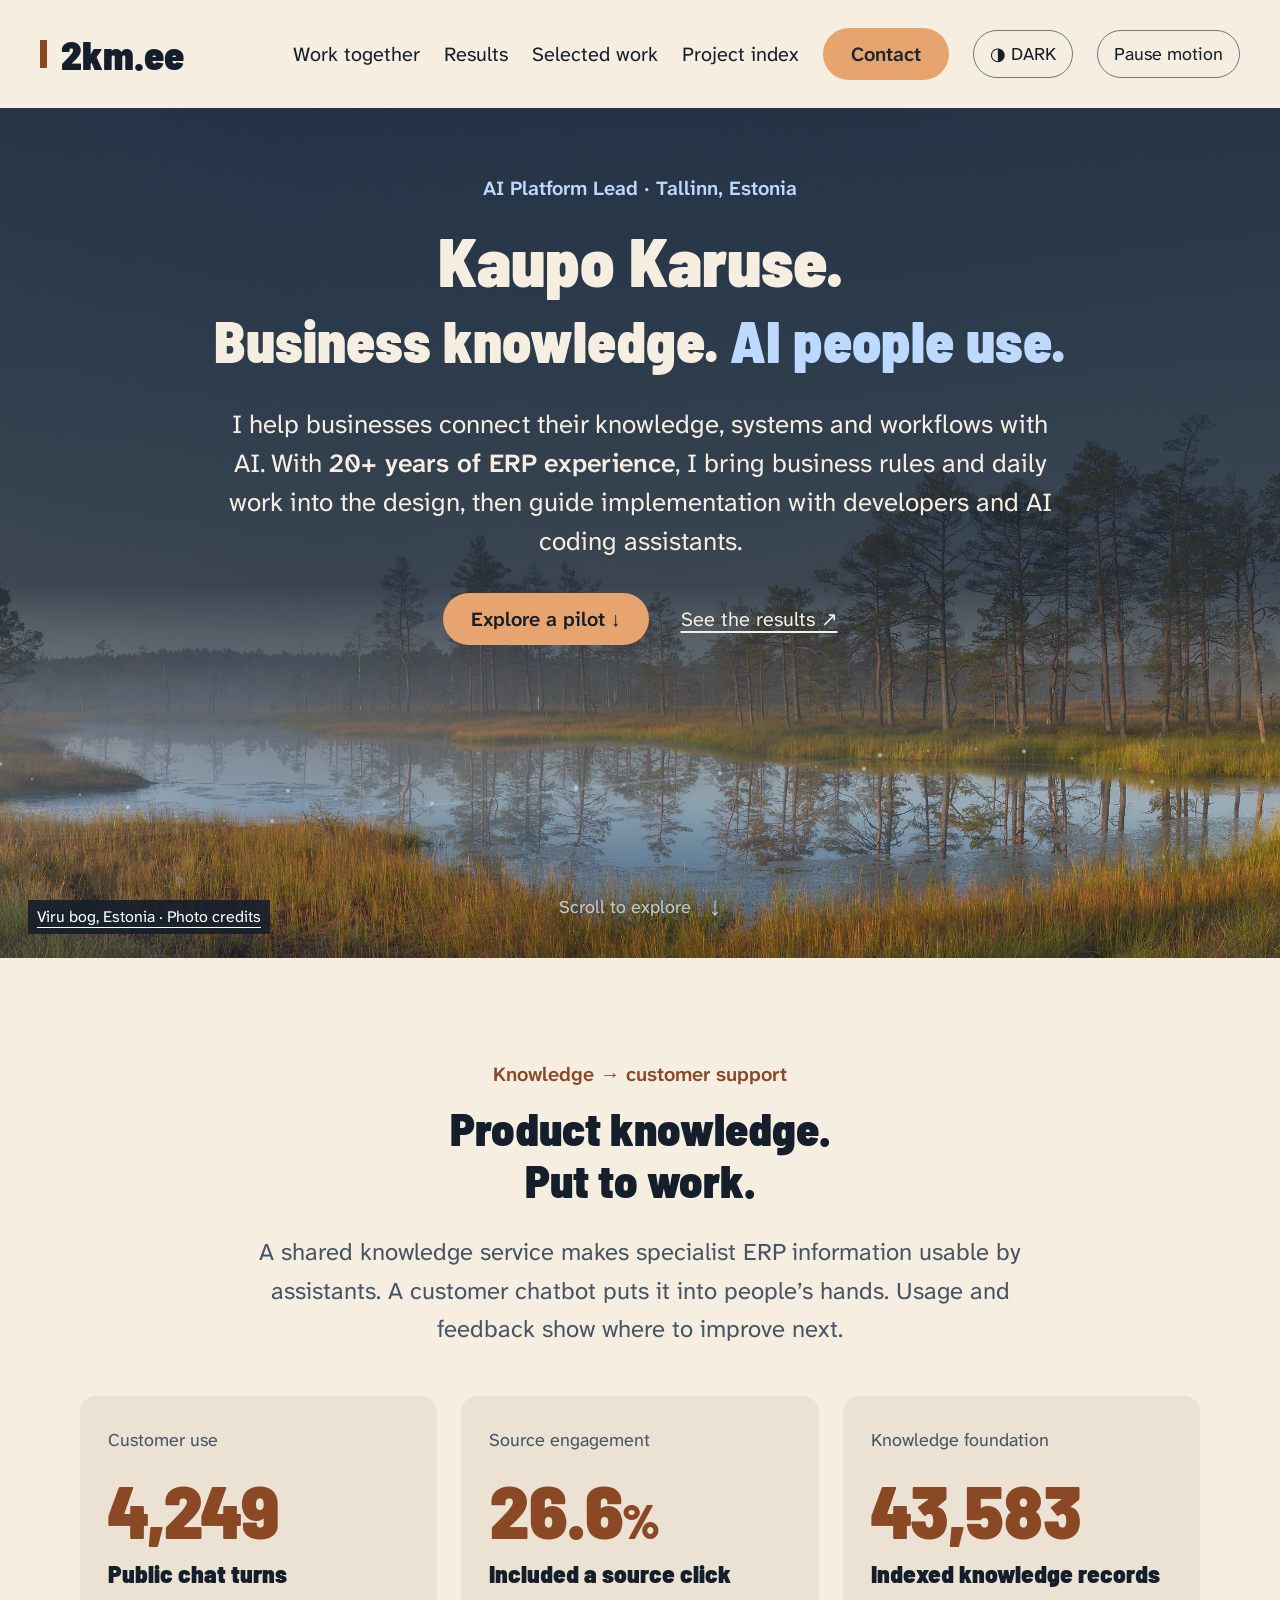
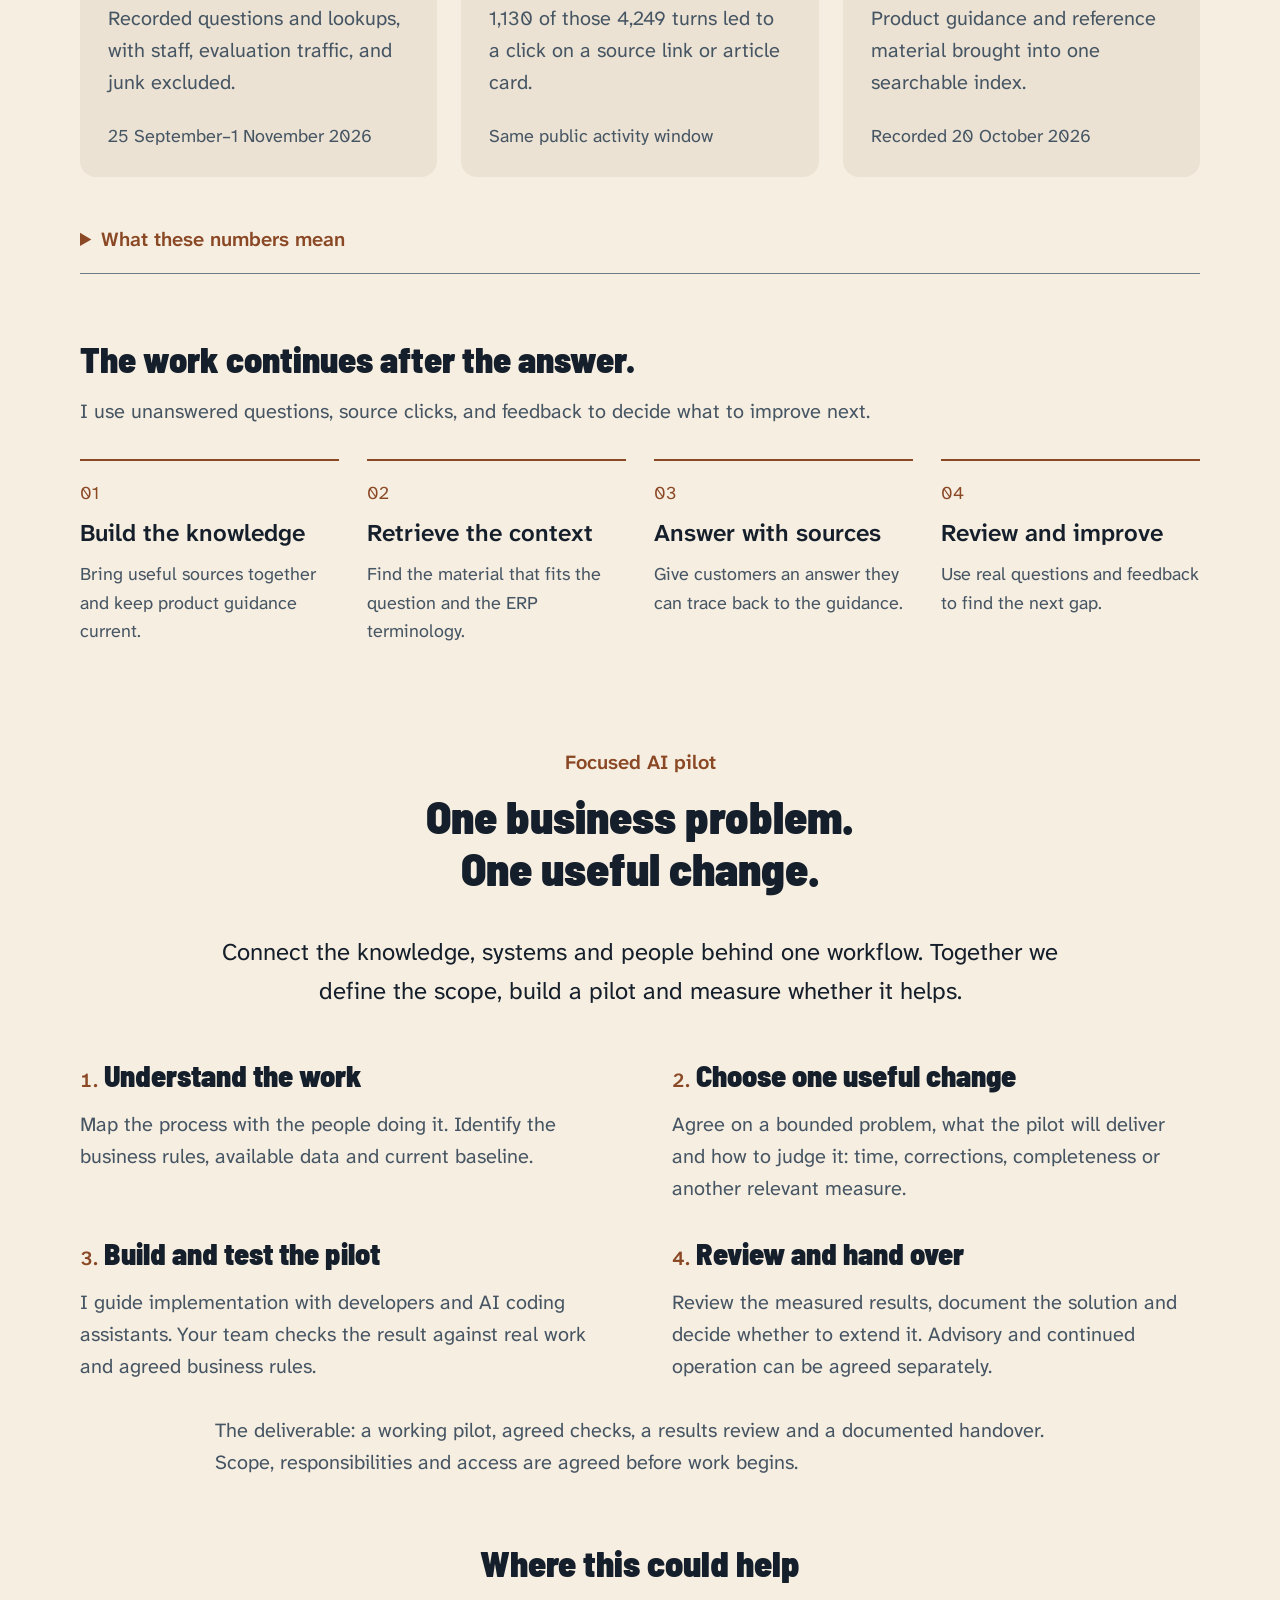
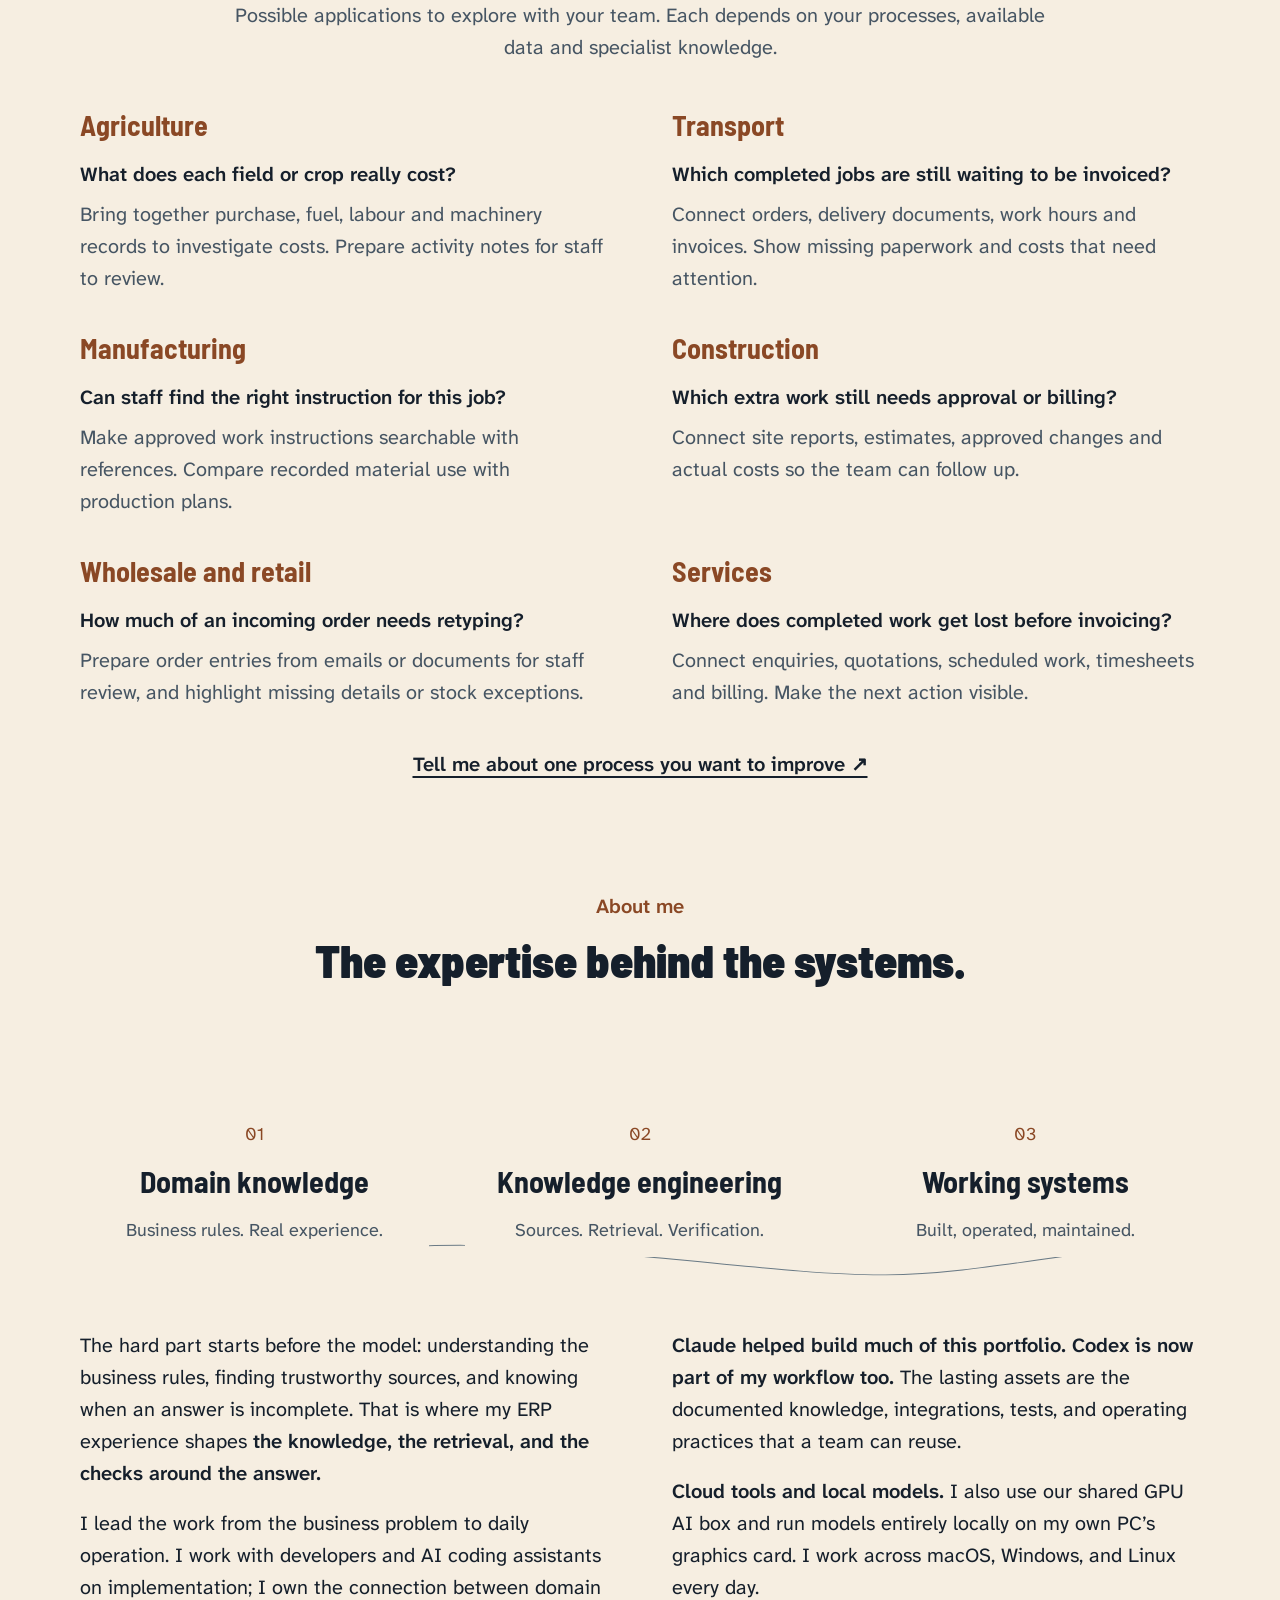
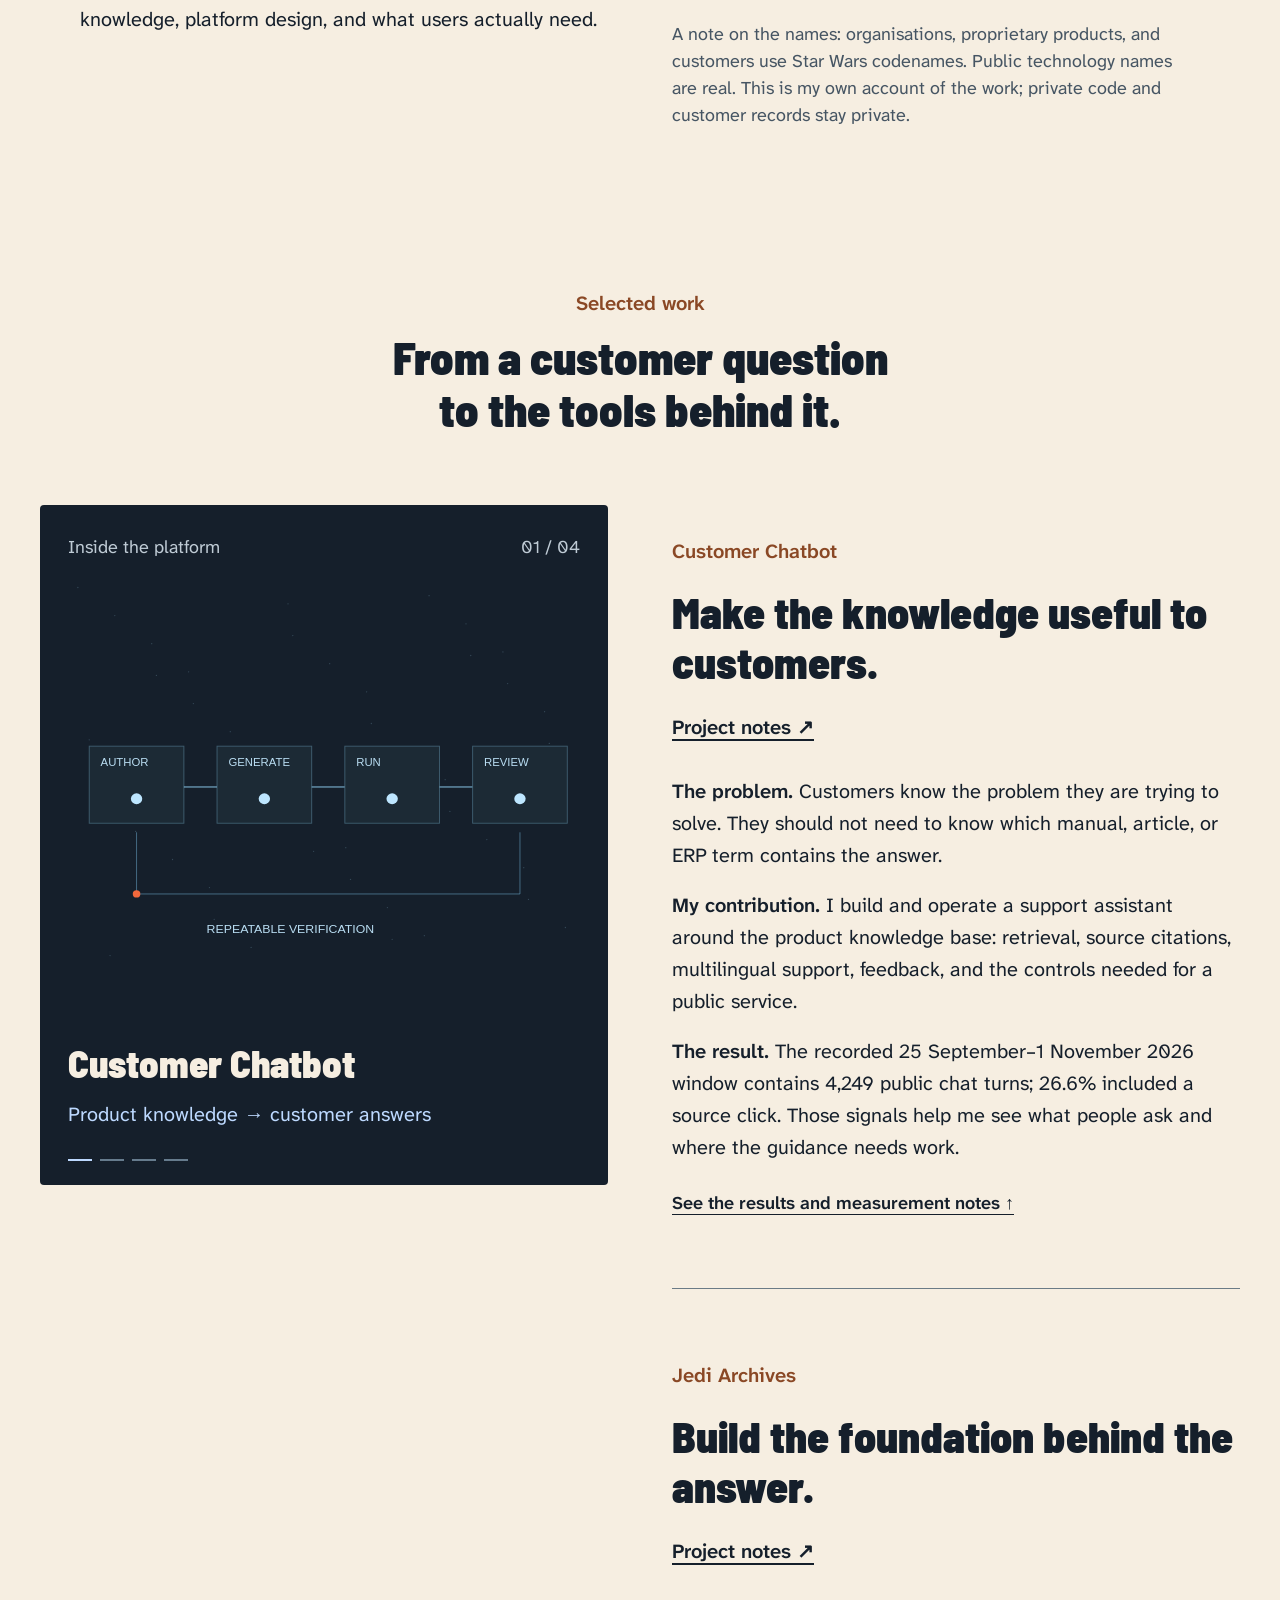
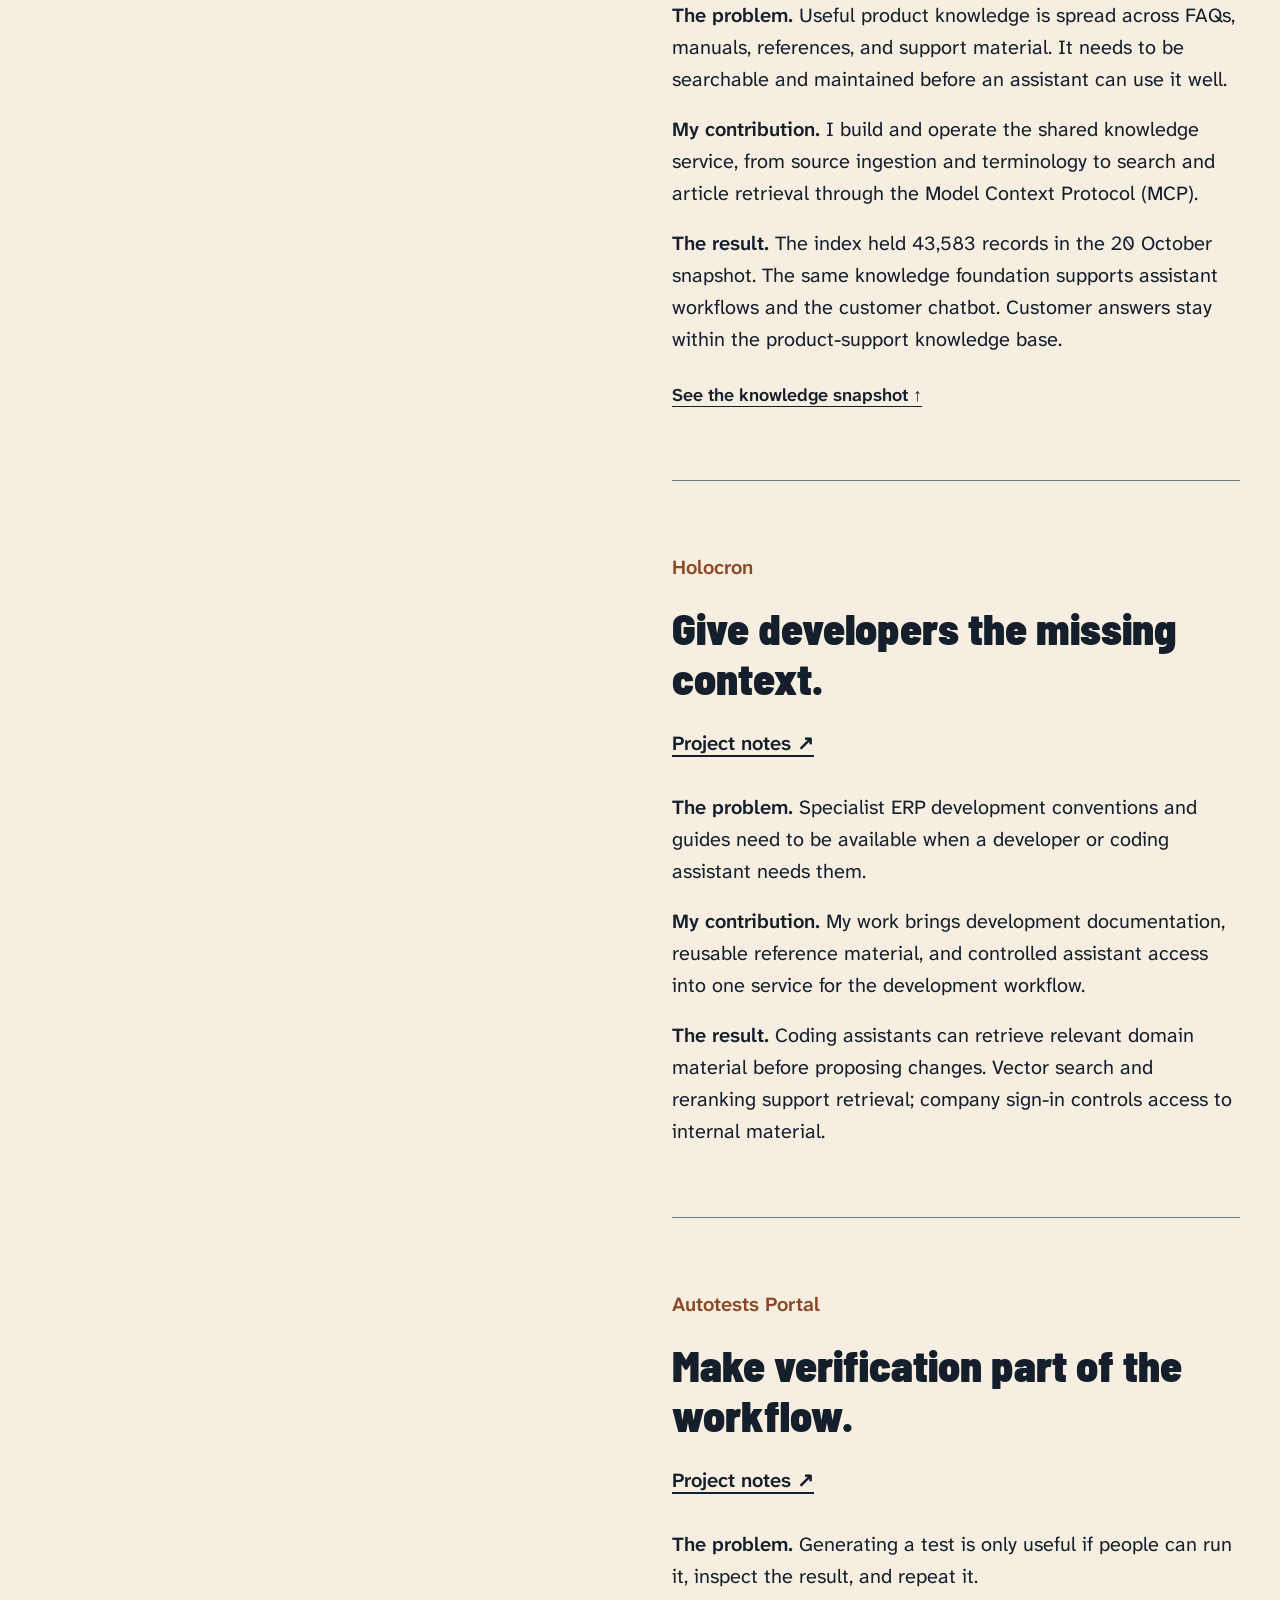
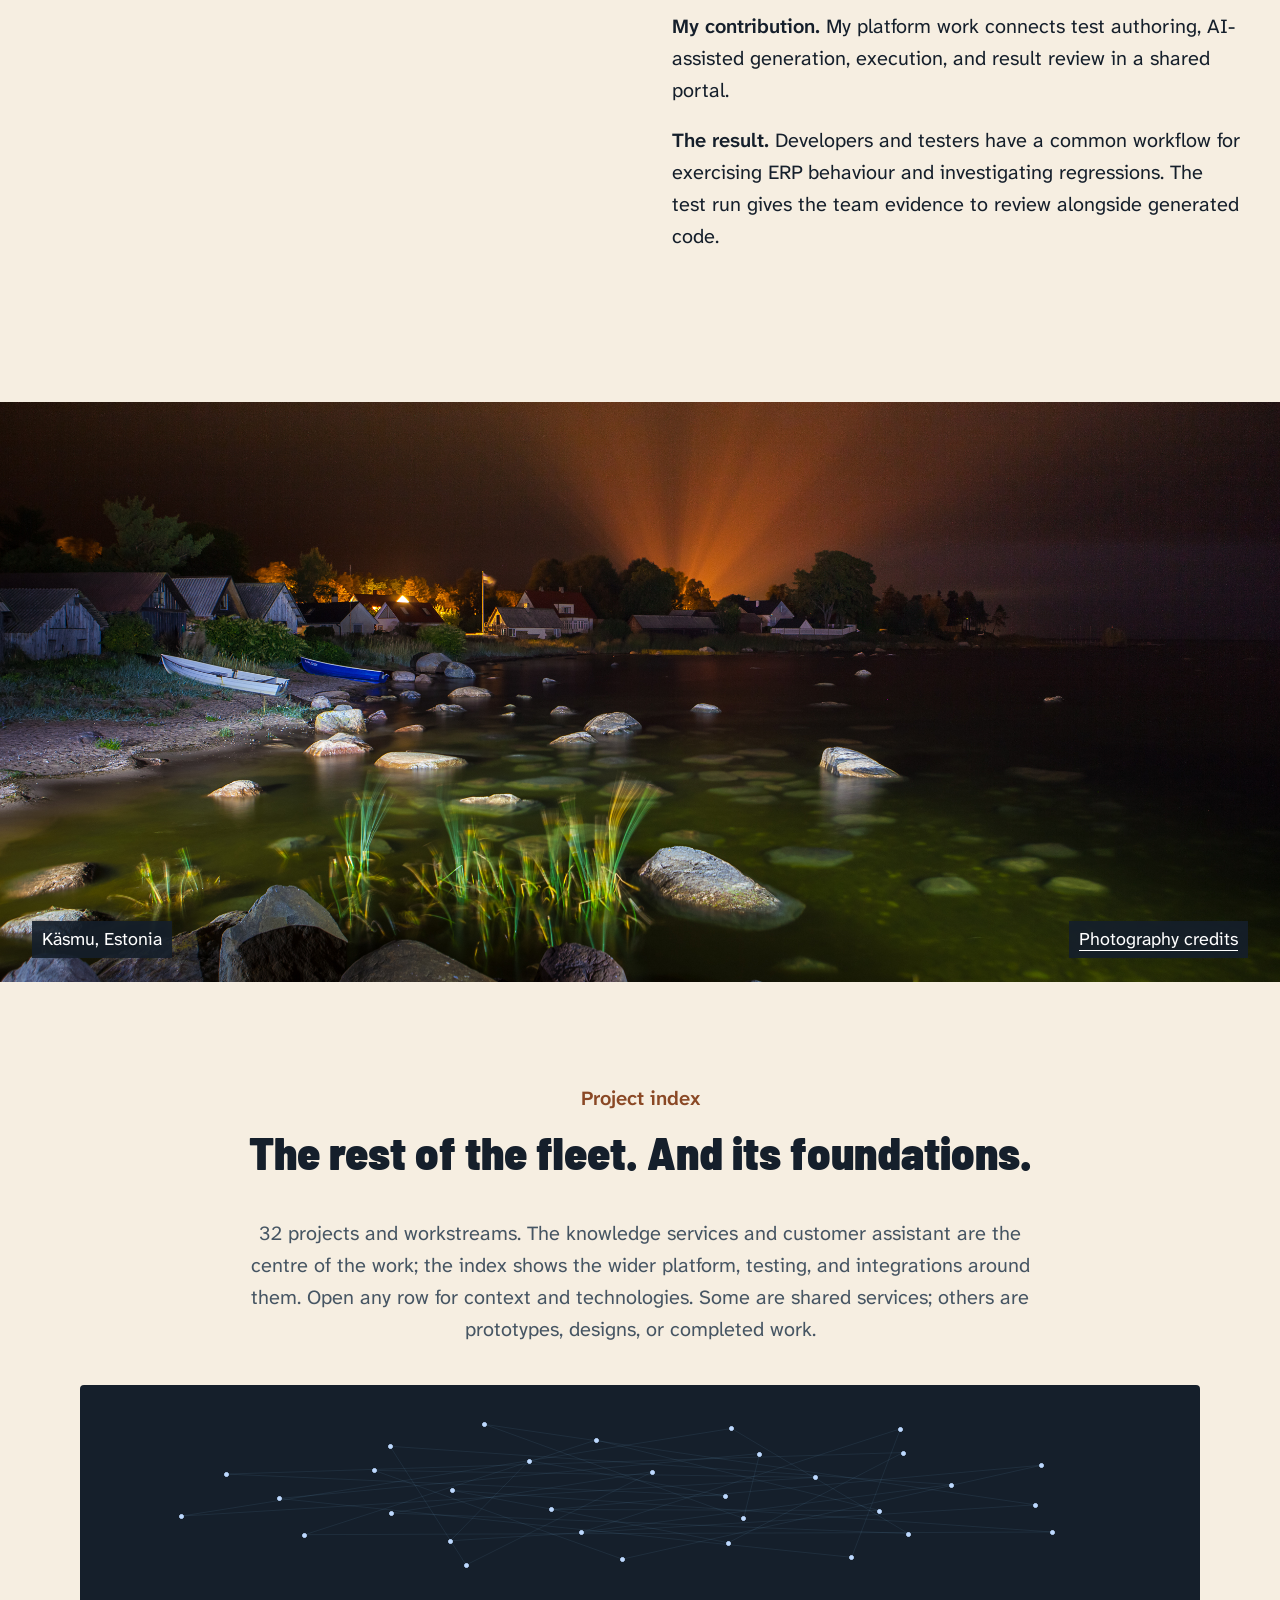
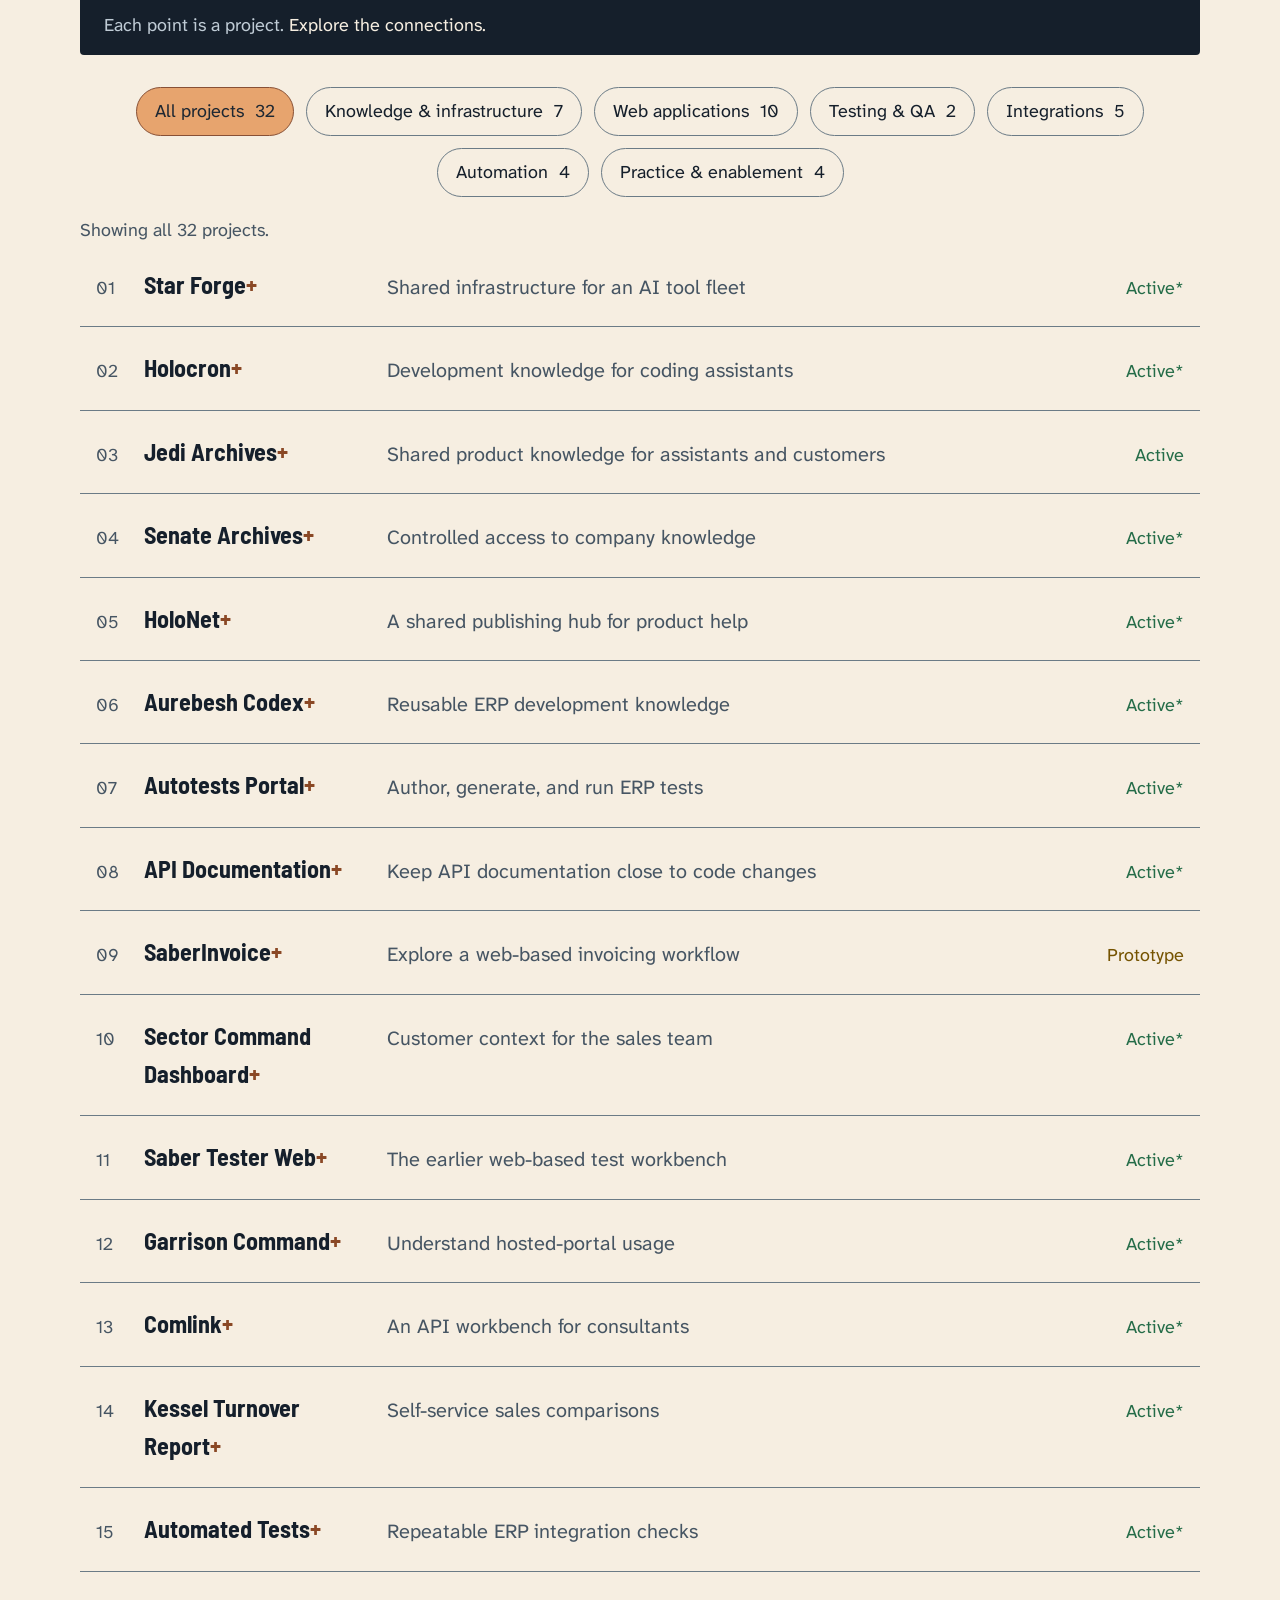
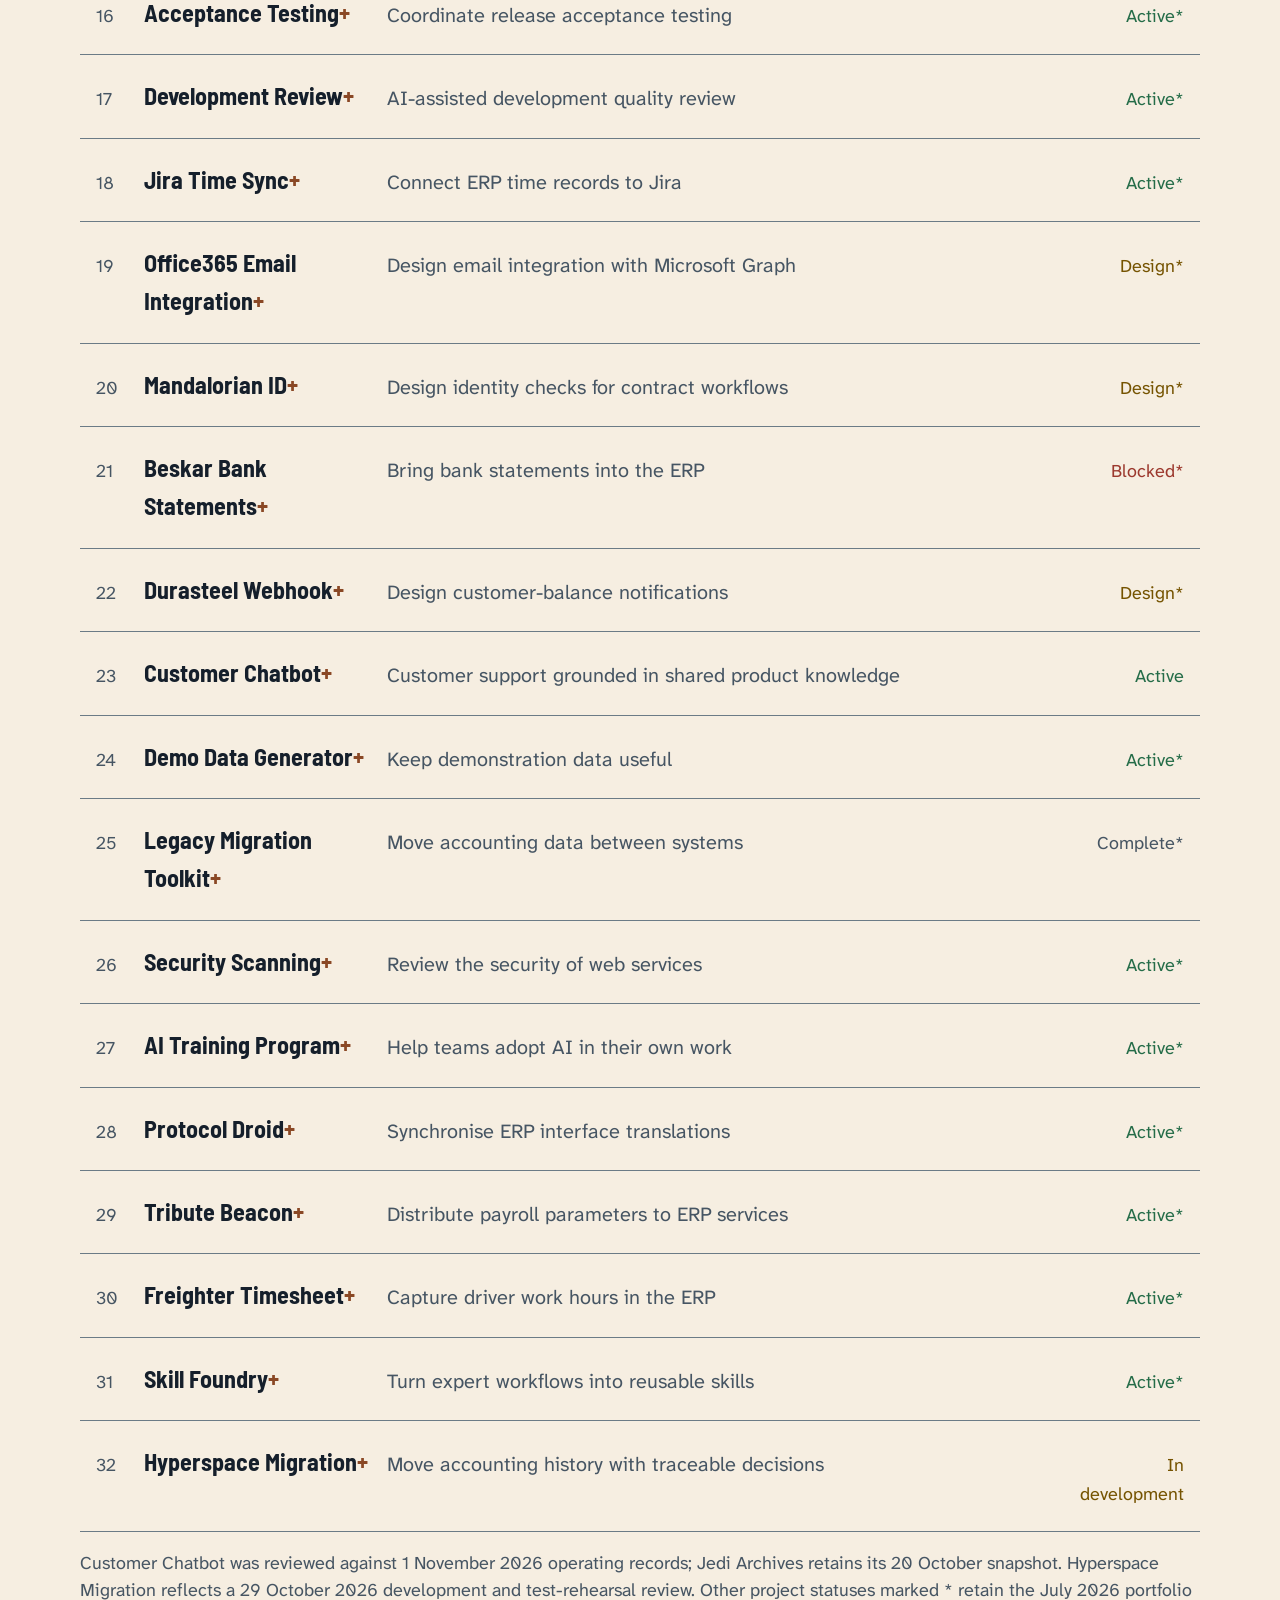
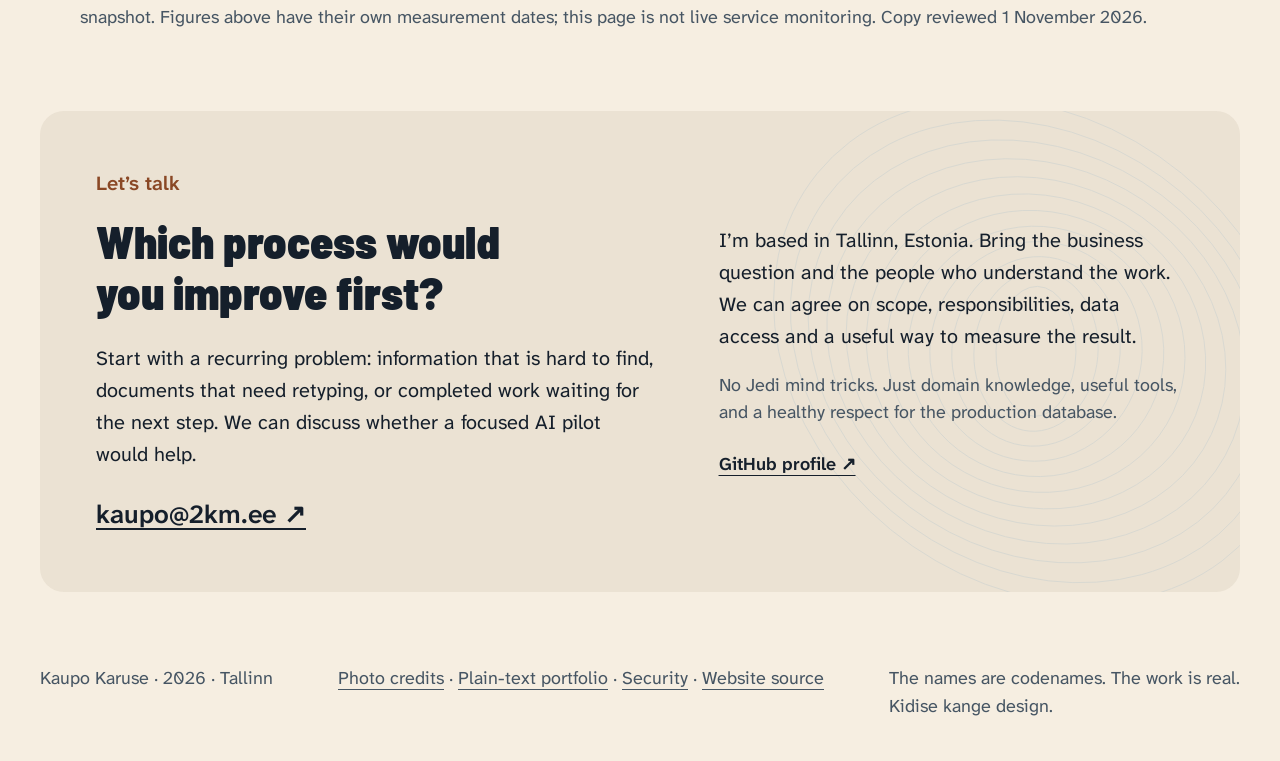
==== commit cc6cd042: "Present focused AI pilots for business workflows" ====
--- a/index.html
+++ b/index.html
@@ -1,13 +1,13 @@
 <!DOCTYPE html>
 <html lang="en"><head><meta charset="UTF-8"><meta name="viewport" content="width=device-width, initial-scale=1">
-<title>Kaupo Karuse — AI Platform Lead · ERP, MCP &amp; Automation</title>
-<meta name="description" content="Kaupo Karuse, AI Platform Lead in Tallinn. 20+ years of ERP expertise applied to AI knowledge services, customer support, and developer tools. Explore the work and measured results."><meta name="author" content="Kaupo Karuse"><meta name="robots" content="index, follow, max-image-preview:large">
-<link rel="canonical" href="https://2km.ee/"><meta property="og:type" content="website"><meta property="og:site_name" content="2km.ee"><meta property="og:title" content="Kaupo Karuse — AI Platform Lead"><meta property="og:description" content="Kaupo Karuse, AI Platform Lead in Tallinn. 20+ years of ERP expertise applied to AI knowledge services, customer support, and developer tools. Explore the work and measured results."><meta property="og:url" content="https://2km.ee/"><meta property="og:image" content="https://2km.ee/og-image.png"><meta property="og:image:width" content="1200"><meta property="og:image:height" content="630"><meta property="og:image:alt" content="Kaupo Karuse. ERP knowledge. AI people use. AI Platform Lead."><meta name="twitter:card" content="summary_large_image"><meta name="twitter:title" content="Kaupo Karuse — AI Platform Lead"><meta name="twitter:description" content="Kaupo Karuse, AI Platform Lead in Tallinn. 20+ years of ERP expertise applied to AI knowledge services, customer support, and developer tools. Explore the work and measured results."><meta name="twitter:image" content="https://2km.ee/og-image.png">
+<title>Kaupo Karuse — Practical AI Pilots &amp; Business Workflows</title>
+<meta name="description" content="Kaupo Karuse, AI Platform Lead in Tallinn. Practical AI pilots connecting business knowledge, systems and workflows, backed by 20+ years of ERP experience."><meta name="author" content="Kaupo Karuse"><meta name="robots" content="index, follow, max-image-preview:large">
+<link rel="canonical" href="https://2km.ee/"><meta property="og:type" content="website"><meta property="og:site_name" content="2km.ee"><meta property="og:title" content="Kaupo Karuse — AI Platform Lead"><meta property="og:description" content="Kaupo Karuse, AI Platform Lead in Tallinn. Practical AI pilots connecting business knowledge, systems and workflows, backed by 20+ years of ERP experience."><meta property="og:url" content="https://2km.ee/"><meta property="og:image" content="https://2km.ee/og-image.png"><meta property="og:image:width" content="1200"><meta property="og:image:height" content="630"><meta property="og:image:alt" content="Kaupo Karuse. Business knowledge. AI people use. Focused AI pilots."><meta name="twitter:card" content="summary_large_image"><meta name="twitter:title" content="Kaupo Karuse — AI Platform Lead"><meta name="twitter:description" content="Kaupo Karuse, AI Platform Lead in Tallinn. Practical AI pilots connecting business knowledge, systems and workflows, backed by 20+ years of ERP experience."><meta name="twitter:image" content="https://2km.ee/og-image.png">
 <link rel="icon" href="/favicon.svg" type="image/svg+xml"><script src="/theme.js"></script>
-<link rel="stylesheet" href="/fonts.css"><link rel="stylesheet" href="/style.css"><link rel="stylesheet" href="/experience.css"><script type="application/ld+json">{"@context":"https://schema.org","@graph":[{"@type":"WebSite","@id":"https://2km.ee/#website","url":"https://2km.ee/","name":"Kaupo Karuse — AI Platform Lead","description":"Kaupo Karuse, AI Platform Lead in Tallinn. 20+ years of ERP expertise applied to AI knowledge services, customer support, and developer tools. Explore the work and measured results.","inLanguage":"en","author":{"@id":"https://2km.ee/#kaupo"},"dateModified":"2026-11-01"},{"@type":"Person","@id":"https://2km.ee/#kaupo","name":"Kaupo Karuse","url":"https://2km.ee/","jobTitle":"AI Platform Lead","description":"AI platform lead with 20+ years of ERP experience. Builds and operates shared AI knowledge services, customer support, developer tools, and automated testing with developers and AI coding assistants. Also uses a shared GPU AI server and models running entirely locally on his own PC’s graphics card. Works across macOS, Windows, and Linux every day.","knowsAbout":["Model Context Protocol (MCP)","Retrieval-augmented generation (RAG)","Enterprise resource planning (ERP)","AI-assisted software development","ERP integration testing","Business automation","Claude","OpenAI Codex","Linux operations","Local AI models","GPU inference","macOS","Windows","Linux"],"homeLocation":{"@type":"Place","name":"Tallinn, Estonia"},"sameAs":["https://github.com/obu90210"]},{"@type":"CollectionPage","@id":"https://2km.ee/#projects","url":"https://2km.ee/","name":"Projects","isPartOf":{"@id":"https://2km.ee/#website"},"about":{"@id":"https://2km.ee/#kaupo"},"mainEntity":{"@type":"ItemList","name":"AI & Automation Projects","numberOfItems":32,"itemListElement":[{"@type":"ListItem","position":1,"item":{"@type":"CreativeWork","name":"Star Forge","headline":"Shared infrastructure for an AI tool fleet","description":"A shared Linux platform hosts knowledge services, internal applications, and testing tools. Container deployment, routing, scheduled jobs, and operating documentation make the services maintainable as a connected platform.","genre":"AI Infrastructure","keywords":"Rocky Linux, Docker Compose, Apache, PostgreSQL, CSF/LFD","creativeWorkStatus":"Active","url":"https://2km.ee/#star-forge"}},{"@type":"ListItem","position":2,"item":{"@type":"CreativeWork","name":"Holocron","headline":"Development knowledge for coding assistants","description":"A controlled knowledge service brings development guides, conventions, and reusable reference material to AI coding assistants through the Model Context Protocol (MCP). Search and reranking help assistants retrieve relevant context; company sign-in controls access to internal material.","genre":"AI Infrastructure","keywords":"Python, MCP SDK, Qdrant, Infinity embeddings, FastAPI, OAuth2/Entra, Docker, Apache","creativeWorkStatus":"Active","url":"https://2km.ee/#holocron"}},{"@type":"ListItem","position":3,"item":{"@type":"CreativeWork","name":"Jedi Archives","headline":"Shared product knowledge for assistants and customers","description":"A maintained knowledge service brings product FAQs, manuals, reference material, and support knowledge into one searchable index. It supports assistant workflows through MCP and the customer chatbot. A 20 October 2026 operations snapshot recorded 43,583 indexed records, including document sections rather than necessarily unique articles.","genre":"AI Infrastructure","keywords":"Python, FastMCP, SQLite FTS5, httpx, BeautifulSoup, PyMuPDF, yt-dlp","creativeWorkStatus":"Active","url":"https://2km.ee/#jedi-archives","dateModified":"2026-10-24"}},{"@type":"ListItem","position":4,"item":{"@type":"CreativeWork","name":"Senate Archives","headline":"Controlled access to company knowledge","description":"A separate MCP service provides authorised access to company context, organisation structure, and business summaries. Company sign-in and an explicit access list keep this knowledge separate from public product documentation.","genre":"AI Infrastructure","keywords":"Python, MCP SDK, SQLite, FastAPI, OAuth2/Entra, Docker","creativeWorkStatus":"Active","url":"https://2km.ee/#senate-archives"}},{"@type":"ListItem","position":5,"item":{"@type":"CreativeWork","name":"HoloNet","headline":"A shared publishing hub for product help","description":"A country-aware content service brings multilingual product help behind a common API. Editorial tools, translation workflows, and publishing integrations support reuse across websites and support tools.","genre":"AI Infrastructure","keywords":"Python, Starlette, SQLite FTS5, React, Vite, Tailwind, SAML/Entra, Docker","creativeWorkStatus":"Active","url":"https://2km.ee/#holonet"}},{"@type":"ListItem","position":6,"item":{"@type":"CreativeWork","name":"Aurebesh Codex","headline":"Reusable ERP development knowledge","description":"Development guides, generated references, and documented pitfalls turn specialist ERP knowledge into reusable material for developers and coding assistants. Versioned documentation keeps that knowledge alongside the development workflow.","genre":"AI Infrastructure","keywords":"Aurebesh, Python, Claude Code, Git","creativeWorkStatus":"Active","url":"https://2km.ee/#aurebesh-codex"}},{"@type":"ListItem","position":7,"item":{"@type":"CreativeWork","name":"Autotests Portal","headline":"Author, generate, and run ERP tests","description":"A web portal combines test authoring, AI-assisted generation, execution, and streamed results. Role-based access and managed credentials support a shared workflow for developers and testers.","genre":"Web App","keywords":"TypeScript, Fastify, React, PostgreSQL, WebSocket, AES-256-GCM, OAuth2, Docker","creativeWorkStatus":"Active","url":"https://2km.ee/#autotests-portal"}},{"@type":"ListItem","position":8,"item":{"@type":"CreativeWork","name":"API Documentation","headline":"Keep API documentation close to code changes","description":"Scheduled AI-assisted workflows inspect development changes and Jira work, then update API specifications or raise follow-up tasks. The aim is to make documentation maintenance part of the development loop.","genre":"Automation","keywords":"Python, OpenAPI/YAML, Redoc, Claude Code, Jira API, cron","creativeWorkStatus":"Active","url":"https://2km.ee/#api-documentation"}},{"@type":"ListItem","position":9,"item":{"@type":"CreativeWork","name":"SaberInvoice","headline":"Explore a web-based invoicing workflow","description":"An invoicing prototype explores stock costing, tenant separation, and ERP-style document flows in a web application. This is prototype work, not a claim of a production-ready accounting product.","genre":"Web App","keywords":"React 19, Vite, Tailwind CSS v4, Express.js, Drizzle ORM, PostgreSQL, pnpm","creativeWorkStatus":"Prototype","url":"https://2km.ee/#saberinvoice"}},{"@type":"ListItem","position":10,"item":{"@type":"CreativeWork","name":"Sector Command Dashboard","headline":"Customer context for the sales team","description":"An internal dashboard brings ERP customer, contract, invoice, and server information into one view. Revenue and workload calculations make operational data easier for the team to use.","genre":"Web App","keywords":"React, Vite, Tailwind CSS, Node.js, Express, PostgreSQL, OAuth2/Entra, Docker","creativeWorkStatus":"Active","url":"https://2km.ee/#sector-command-dashboard"}},{"@type":"ListItem","position":11,"item":{"@type":"CreativeWork","name":"Saber Tester Web","headline":"The earlier web-based test workbench","description":"A browser-based test editor supports execution output and snapshot comparison. It represents the earlier generation of the test tooling, before the newer portal expanded the workflow.","genre":"Web App","keywords":"PHP 8, JavaScript ES6+, CodeMirror 5, SQLite, Apache, SSE","creativeWorkStatus":"Active","url":"https://2km.ee/#saber-tester-web"}},{"@type":"ListItem","position":12,"item":{"@type":"CreativeWork","name":"Garrison Command","headline":"Understand hosted-portal usage","description":"An internal dashboard combines portal usage logs with ERP customer information. It helps the team review activity and service status without assembling the picture manually.","genre":"Web App","keywords":"React, Express, PostgreSQL, Recharts, SFTP, Docker","creativeWorkStatus":"Active","url":"https://2km.ee/#garrison-command"}},{"@type":"ListItem","position":13,"item":{"@type":"CreativeWork","name":"Comlink","headline":"An API workbench for consultants","description":"A shared REST workbench lets consultants organise and execute ERP requests. Encrypted credential storage, request-target restrictions, and session reuse address the practical risks of a multi-user API tool.","genre":"Web App","keywords":"Node.js, Express, React, Vite, PostgreSQL, AES-256-GCM, OAuth2","creativeWorkStatus":"Active","url":"https://2km.ee/#comlink"}},{"@type":"ListItem","position":14,"item":{"@type":"CreativeWork","name":"Kessel Turnover Report","headline":"Self-service sales comparisons","description":"A customer-specific reporting application turns ERP data into year-over-year and year-to-date sales views. Spreadsheet exports support further analysis without a separate reporting database.","genre":"Web App","keywords":"Node.js, Express, scrypt, ExcelJS, ERP REST API","creativeWorkStatus":"Active","url":"https://2km.ee/#kessel-turnover-report"}},{"@type":"ListItem","position":15,"item":{"@type":"CreativeWork","name":"Automated Tests","headline":"Repeatable ERP integration checks","description":"JSON-based integration tests create ERP records, run reports, and compare results with expected snapshots. The suite covers multiple business modules and localisations, making repeated regression checks practical.","genre":"Testing & QA","keywords":"TypeScript, Jest, Axios, ERP REST API","creativeWorkStatus":"Active","url":"https://2km.ee/#automated-tests"}},{"@type":"ListItem","position":16,"item":{"@type":"CreativeWork","name":"Acceptance Testing","headline":"Coordinate release acceptance testing","description":"A release workflow brings together test runs, result collection, and shared documentation. It supports the human coordination needed to turn test output into a release assessment.","genre":"Testing & QA","keywords":"Claude Code, Atlassian MCP, REST API, Confluence","creativeWorkStatus":"Active","url":"https://2km.ee/#acceptance-testing"}},{"@type":"ListItem","position":17,"item":{"@type":"CreativeWork","name":"Development Review","headline":"AI-assisted development quality review","description":"An AI-assisted development review workflow records potential defects and follow-up items for developer assessment. Findings are investigation leads, checked through developer review and runtime testing.","genre":"Automation","keywords":"Aurebesh, Python, Claude Code, CI/CD Pipelines","creativeWorkStatus":"Active","url":"https://2km.ee/#development-review"}},{"@type":"ListItem","position":18,"item":{"@type":"CreativeWork","name":"Jira Time Sync","headline":"Connect ERP time records to Jira","description":"An integration maps confirmed ERP activity records to Jira worklogs. Identity mapping, API permissions, and error handling connect two existing workflows rather than asking people to enter time twice.","genre":"Integration","keywords":"Make.com, Jira REST API v3, ERP REST API, OAuth2, webhooks","creativeWorkStatus":"Active","url":"https://2km.ee/#jira-time-sync"}},{"@type":"ListItem","position":19,"item":{"@type":"CreativeWork","name":"Office365 Email Integration","headline":"Design email integration with Microsoft Graph","description":"A design for replacing legacy email transport with Microsoft Graph. The proposed workflow covers OAuth authentication, sending, and receiving through notifications with a polling fallback.","genre":"Integration","keywords":"Aurebesh, Microsoft Graph API, OAuth2, webhooks","creativeWorkStatus":"Design","url":"https://2km.ee/#office365-email-integration"}},{"@type":"ListItem","position":20,"item":{"@type":"CreativeWork","name":"Mandalorian ID","headline":"Design identity checks for contract workflows","description":"A contract-workflow design connects an identity-verification API to borrower and guarantor sessions. A dedicated register tracks verification state alongside the business process.","genre":"Integration","keywords":"Aurebesh, Verification REST API, HMAC-SHA256, webhooks","creativeWorkStatus":"Design","url":"https://2km.ee/#mandalorian-id"}},{"@type":"ListItem","position":21,"item":{"@type":"CreativeWork","name":"Beskar Bank Statements","headline":"Bring bank statements into the ERP","description":"A banking integration retrieves CAMT.053 statements and passes them to the ERP import workflow. The last recorded blocker was the provider subscription-validation step; current delivery status needs confirmation.","genre":"Integration","keywords":"Aurebesh, OAuth2, CAMT.053 XML, webhooks, Banking API","creativeWorkStatus":"Blocked","url":"https://2km.ee/#beskar-bank-statements"}},{"@type":"ListItem","position":22,"item":{"@type":"CreativeWork","name":"Durasteel Webhook","headline":"Design customer-balance notifications","description":"A webhook design connects changes in ERP customer balances to downstream systems. The work includes adapting to limitations in the ERP configuration interface.","genre":"Integration","keywords":"Aurebesh, APIInterfaceTask, ERP webhooks","creativeWorkStatus":"Design","url":"https://2km.ee/#durasteel-webhook"}},{"@type":"ListItem","position":23,"item":{"@type":"CreativeWork","name":"Customer Chatbot","headline":"Customer support grounded in shared product knowledge","description":"A customer-facing assistant retrieves product guidance and answers with citations. Multilingual retrieval, source-click tracking, feedback, and operational controls support ongoing improvement. The public, non-junk window from 25 September to 1 November 2026 recorded 4,249 chat turns; 1,130 (26.6%) included a source click. These are usage and engagement measures, not a support-resolution rate. Answers stay within the product-support knowledge base.","genre":"Automation","keywords":"Python, FastAPI, Claude, Voyage AI, SQLite FTS5, Docker, SSE, Apache","creativeWorkStatus":"Active","url":"https://2km.ee/#customer-chatbot","dateModified":"2026-11-01"}},{"@type":"ListItem","position":24,"item":{"@type":"CreativeWork","name":"Demo Data Generator","headline":"Keep demonstration data useful","description":"An automated workflow refreshes demonstration ERP records with current dates and realistic business scenarios. It supports repeatable demonstrations without manually rebuilding the dataset each time.","genre":"Automation","keywords":"Python 3, ERP REST API, WebKyberAPI, cron","creativeWorkStatus":"Active","url":"https://2km.ee/#demo-data-generator"}},{"@type":"ListItem","position":25,"item":{"@type":"CreativeWork","name":"Legacy Migration Toolkit","headline":"Move accounting data between systems","description":"A migration toolkit transforms general-ledger data, account structures, and dimensions for import into the target ERP. Batching works around source API limits.","genre":"Other","keywords":"Python, requests, HMAC-SHA256, ERP REST API","creativeWorkStatus":"Complete","url":"https://2km.ee/#legacy-migration-toolkit"}},{"@type":"ListItem","position":26,"item":{"@type":"CreativeWork","name":"Security Scanning","headline":"Review the security of web services","description":"Repeatable checks examine TLS configuration, response headers, exposed components, and application behaviour. Findings and reproduction notes support remediation and developer review.","genre":"Other","keywords":"sslyze, nuclei, lighthouse, retire, openssl, Python, NumPy","creativeWorkStatus":"Active","url":"https://2km.ee/#security-scanning"}},{"@type":"ListItem","position":27,"item":{"@type":"CreativeWork","name":"AI Training Program","headline":"Help teams adopt AI in their own work","description":"Training material and workshops connect AI tools to the work of consultants, developers, and business operations. The focus is practical workflows, domain knowledge, and verification.","genre":"Other","keywords":"Claude Desktop, Claude Code, MCP, Holocron, Jedi Archives","creativeWorkStatus":"Active","url":"https://2km.ee/#ai-training-program"}},{"@type":"ListItem","position":28,"item":{"@type":"CreativeWork","name":"Protocol Droid","headline":"Synchronise ERP interface translations","description":"Node and Python clients retrieve interface translations from a shared translation manager. Documenting its data model makes the integration reusable by other tools.","genre":"AI Infrastructure","keywords":"Node.js, Python, Supabase, PostgREST, REST API","creativeWorkStatus":"Active","url":"https://2km.ee/#protocol-droid"}},{"@type":"ListItem","position":29,"item":{"@type":"CreativeWork","name":"Tribute Beacon","headline":"Distribute payroll parameters to ERP services","description":"A small service supplies payroll parameters and public-holiday data through an API. Administration, refresh jobs, migrations, and audit history support maintenance of changing business rules.","genre":"Web App","keywords":"Python, FastAPI, SQLAlchemy, PostgreSQL, APScheduler, Docker","creativeWorkStatus":"Active","url":"https://2km.ee/#tribute-beacon"}},{"@type":"ListItem","position":30,"item":{"@type":"CreativeWork","name":"Freighter Timesheet","headline":"Capture driver work hours in the ERP","description":"A web application lets drivers submit work hours through the ERP API. Separate customer deployments and server-side role checks support scoped access and operational isolation.","genre":"Web App","keywords":"PHP 8, PostgreSQL, Docker, Apache, ERP REST API","creativeWorkStatus":"Active","url":"https://2km.ee/#freighter-timesheet"}},{"@type":"ListItem","position":31,"item":{"@type":"CreativeWork","name":"Skill Foundry","headline":"Turn expert workflows into reusable skills","description":"Versioned assistant skills package repeatable work such as document-template editing and structured bug reporting. They make established conventions easier to apply across a team.","genre":"Other","keywords":"Claude Skills, Python, Aurebesh, Jira API","creativeWorkStatus":"Active","url":"https://2km.ee/#skill-foundry"}},{"@type":"ListItem","position":32,"item":{"@type":"CreativeWork","name":"Hyperspace Migration","headline":"Move accounting history with traceable decisions","description":"Moving a company between accounting systems means preserving balances, open invoices, payments, VAT and currency differences. I define the accounting rules, migration safeguards and consultant workflow, and guide implementation with AI coding assistants. The application preserves raw extracts, records mapping decisions, verifies target settings and loads a frozen plan with recovery after interrupted requests. A 486-record test-company rehearsal completed, including recovery after a lost API response. Automated reconciliation and final cut-over remain in development.","genre":"Web App","keywords":"TypeScript, Fastify, React, PostgreSQL, REST APIs, Docker","creativeWorkStatus":"In development","url":"https://2km.ee/#hyperspace-migration","dateModified":"2026-10-29"}}]},"dateModified":"2026-11-01"},{"@type":"Dataset","@id":"https://2km.ee/#chatbot-snapshot","name":"Customer chatbot public activity snapshot","description":"Public, non-junk chat turns, excluding staff and evaluation traffic. Source clicks measure engagement, not resolution or answer accuracy. Figures recorded in project operations.","creator":{"@id":"https://2km.ee/#kaupo"},"url":"https://2km.ee/#results","temporalCoverage":"2026-09-25T00:00:00Z/2026-11-01T20:04:09Z","datePublished":"2026-10-24","variableMeasured":[{"@type":"PropertyValue","propertyID":"public-turns","name":"Public chat turns","value":4249,"unitText":"turns"},{"@type":"PropertyValue","propertyID":"source-click-rate","name":"Turns with a source click","value":26.6,"unitText":"percent"},{"@type":"PropertyValue","propertyID":"completion-seconds","name":"Median answer completion","value":10.4,"unitText":"seconds"}],"dateModified":"2026-11-01"},{"@type":"Dataset","@id":"https://2km.ee/#knowledge-snapshot","name":"Product knowledge index snapshot","description":"Indexed knowledge records, which may include document sections rather than unique original articles. Figure recorded in project operations.","creator":{"@id":"https://2km.ee/#kaupo"},"url":"https://2km.ee/#results","temporalCoverage":"2026-10-20","datePublished":"2026-10-24","variableMeasured":[{"@type":"PropertyValue","propertyID":"knowledge-records","name":"Indexed knowledge records","value":43583,"unitText":"records"}]}]}</script></head>
+<link rel="stylesheet" href="/fonts.css"><link rel="stylesheet" href="/style.css"><link rel="stylesheet" href="/experience.css"><script type="application/ld+json">{"@context":"https://schema.org","@graph":[{"@type":"WebSite","@id":"https://2km.ee/#website","url":"https://2km.ee/","name":"Kaupo Karuse — AI Platform Lead","description":"Kaupo Karuse, AI Platform Lead in Tallinn. Practical AI pilots connecting business knowledge, systems and workflows, backed by 20+ years of ERP experience.","inLanguage":"en","author":{"@id":"https://2km.ee/#kaupo"},"dateModified":"2026-11-01"},{"@type":"Person","@id":"https://2km.ee/#kaupo","name":"Kaupo Karuse","url":"https://2km.ee/","jobTitle":"AI Platform Lead","description":"AI platform lead with 20+ years of ERP experience. Helps businesses connect their knowledge, systems and workflows through focused AI pilots, guiding implementation with developers and AI coding assistants. Builds and operates knowledge services, customer support, developer tools and automated testing. Also uses a shared GPU AI server and models running entirely locally on his own PC’s graphics card. Works across macOS, Windows and Linux every day.","knowsAbout":["Model Context Protocol (MCP)","Retrieval-augmented generation (RAG)","Enterprise resource planning (ERP)","AI-assisted software development","ERP integration testing","Business automation","Claude","OpenAI Codex","Linux operations","Local AI models","GPU inference","macOS","Windows","Linux"],"homeLocation":{"@type":"Place","name":"Tallinn, Estonia"},"sameAs":["https://github.com/obu90210"]},{"@type":"CollectionPage","@id":"https://2km.ee/#projects","url":"https://2km.ee/","name":"Projects","isPartOf":{"@id":"https://2km.ee/#website"},"about":{"@id":"https://2km.ee/#kaupo"},"mainEntity":{"@type":"ItemList","name":"AI & Automation Projects","numberOfItems":32,"itemListElement":[{"@type":"ListItem","position":1,"item":{"@type":"CreativeWork","name":"Star Forge","headline":"Shared infrastructure for an AI tool fleet","description":"A shared Linux platform hosts knowledge services, internal applications, and testing tools. Container deployment, routing, scheduled jobs, and operating documentation make the services maintainable as a connected platform.","genre":"AI Infrastructure","keywords":"Rocky Linux, Docker Compose, Apache, PostgreSQL, CSF/LFD","creativeWorkStatus":"Active","url":"https://2km.ee/#star-forge"}},{"@type":"ListItem","position":2,"item":{"@type":"CreativeWork","name":"Holocron","headline":"Development knowledge for coding assistants","description":"A controlled knowledge service brings development guides, conventions, and reusable reference material to AI coding assistants through the Model Context Protocol (MCP). Search and reranking help assistants retrieve relevant context; company sign-in controls access to internal material.","genre":"AI Infrastructure","keywords":"Python, MCP SDK, Qdrant, Infinity embeddings, FastAPI, OAuth2/Entra, Docker, Apache","creativeWorkStatus":"Active","url":"https://2km.ee/#holocron"}},{"@type":"ListItem","position":3,"item":{"@type":"CreativeWork","name":"Jedi Archives","headline":"Shared product knowledge for assistants and customers","description":"A maintained knowledge service brings product FAQs, manuals, reference material, and support knowledge into one searchable index. It supports assistant workflows through MCP and the customer chatbot. A 20 October 2026 operations snapshot recorded 43,583 indexed records, including document sections rather than necessarily unique articles.","genre":"AI Infrastructure","keywords":"Python, FastMCP, SQLite FTS5, httpx, BeautifulSoup, PyMuPDF, yt-dlp","creativeWorkStatus":"Active","url":"https://2km.ee/#jedi-archives","dateModified":"2026-10-24"}},{"@type":"ListItem","position":4,"item":{"@type":"CreativeWork","name":"Senate Archives","headline":"Controlled access to company knowledge","description":"A separate MCP service provides authorised access to company context, organisation structure, and business summaries. Company sign-in and an explicit access list keep this knowledge separate from public product documentation.","genre":"AI Infrastructure","keywords":"Python, MCP SDK, SQLite, FastAPI, OAuth2/Entra, Docker","creativeWorkStatus":"Active","url":"https://2km.ee/#senate-archives"}},{"@type":"ListItem","position":5,"item":{"@type":"CreativeWork","name":"HoloNet","headline":"A shared publishing hub for product help","description":"A country-aware content service brings multilingual product help behind a common API. Editorial tools, translation workflows, and publishing integrations support reuse across websites and support tools.","genre":"AI Infrastructure","keywords":"Python, Starlette, SQLite FTS5, React, Vite, Tailwind, SAML/Entra, Docker","creativeWorkStatus":"Active","url":"https://2km.ee/#holonet"}},{"@type":"ListItem","position":6,"item":{"@type":"CreativeWork","name":"Aurebesh Codex","headline":"Reusable ERP development knowledge","description":"Development guides, generated references, and documented pitfalls turn specialist ERP knowledge into reusable material for developers and coding assistants. Versioned documentation keeps that knowledge alongside the development workflow.","genre":"AI Infrastructure","keywords":"Aurebesh, Python, Claude Code, Git","creativeWorkStatus":"Active","url":"https://2km.ee/#aurebesh-codex"}},{"@type":"ListItem","position":7,"item":{"@type":"CreativeWork","name":"Autotests Portal","headline":"Author, generate, and run ERP tests","description":"A web portal combines test authoring, AI-assisted generation, execution, and streamed results. Role-based access and managed credentials support a shared workflow for developers and testers.","genre":"Web App","keywords":"TypeScript, Fastify, React, PostgreSQL, WebSocket, AES-256-GCM, OAuth2, Docker","creativeWorkStatus":"Active","url":"https://2km.ee/#autotests-portal"}},{"@type":"ListItem","position":8,"item":{"@type":"CreativeWork","name":"API Documentation","headline":"Keep API documentation close to code changes","description":"Scheduled AI-assisted workflows inspect development changes and Jira work, then update API specifications or raise follow-up tasks. The aim is to make documentation maintenance part of the development loop.","genre":"Automation","keywords":"Python, OpenAPI/YAML, Redoc, Claude Code, Jira API, cron","creativeWorkStatus":"Active","url":"https://2km.ee/#api-documentation"}},{"@type":"ListItem","position":9,"item":{"@type":"CreativeWork","name":"SaberInvoice","headline":"Explore a web-based invoicing workflow","description":"An invoicing prototype explores stock costing, tenant separation, and ERP-style document flows in a web application. This is prototype work, not a claim of a production-ready accounting product.","genre":"Web App","keywords":"React 19, Vite, Tailwind CSS v4, Express.js, Drizzle ORM, PostgreSQL, pnpm","creativeWorkStatus":"Prototype","url":"https://2km.ee/#saberinvoice"}},{"@type":"ListItem","position":10,"item":{"@type":"CreativeWork","name":"Sector Command Dashboard","headline":"Customer context for the sales team","description":"An internal dashboard brings ERP customer, contract, invoice, and server information into one view. Revenue and workload calculations make operational data easier for the team to use.","genre":"Web App","keywords":"React, Vite, Tailwind CSS, Node.js, Express, PostgreSQL, OAuth2/Entra, Docker","creativeWorkStatus":"Active","url":"https://2km.ee/#sector-command-dashboard"}},{"@type":"ListItem","position":11,"item":{"@type":"CreativeWork","name":"Saber Tester Web","headline":"The earlier web-based test workbench","description":"A browser-based test editor supports execution output and snapshot comparison. It represents the earlier generation of the test tooling, before the newer portal expanded the workflow.","genre":"Web App","keywords":"PHP 8, JavaScript ES6+, CodeMirror 5, SQLite, Apache, SSE","creativeWorkStatus":"Active","url":"https://2km.ee/#saber-tester-web"}},{"@type":"ListItem","position":12,"item":{"@type":"CreativeWork","name":"Garrison Command","headline":"Understand hosted-portal usage","description":"An internal dashboard combines portal usage logs with ERP customer information. It helps the team review activity and service status without assembling the picture manually.","genre":"Web App","keywords":"React, Express, PostgreSQL, Recharts, SFTP, Docker","creativeWorkStatus":"Active","url":"https://2km.ee/#garrison-command"}},{"@type":"ListItem","position":13,"item":{"@type":"CreativeWork","name":"Comlink","headline":"An API workbench for consultants","description":"A shared REST workbench lets consultants organise and execute ERP requests. Encrypted credential storage, request-target restrictions, and session reuse address the practical risks of a multi-user API tool.","genre":"Web App","keywords":"Node.js, Express, React, Vite, PostgreSQL, AES-256-GCM, OAuth2","creativeWorkStatus":"Active","url":"https://2km.ee/#comlink"}},{"@type":"ListItem","position":14,"item":{"@type":"CreativeWork","name":"Kessel Turnover Report","headline":"Self-service sales comparisons","description":"A customer-specific reporting application turns ERP data into year-over-year and year-to-date sales views. Spreadsheet exports support further analysis without a separate reporting database.","genre":"Web App","keywords":"Node.js, Express, scrypt, ExcelJS, ERP REST API","creativeWorkStatus":"Active","url":"https://2km.ee/#kessel-turnover-report"}},{"@type":"ListItem","position":15,"item":{"@type":"CreativeWork","name":"Automated Tests","headline":"Repeatable ERP integration checks","description":"JSON-based integration tests create ERP records, run reports, and compare results with expected snapshots. The suite covers multiple business modules and localisations, making repeated regression checks practical.","genre":"Testing & QA","keywords":"TypeScript, Jest, Axios, ERP REST API","creativeWorkStatus":"Active","url":"https://2km.ee/#automated-tests"}},{"@type":"ListItem","position":16,"item":{"@type":"CreativeWork","name":"Acceptance Testing","headline":"Coordinate release acceptance testing","description":"A release workflow brings together test runs, result collection, and shared documentation. It supports the human coordination needed to turn test output into a release assessment.","genre":"Testing & QA","keywords":"Claude Code, Atlassian MCP, REST API, Confluence","creativeWorkStatus":"Active","url":"https://2km.ee/#acceptance-testing"}},{"@type":"ListItem","position":17,"item":{"@type":"CreativeWork","name":"Development Review","headline":"AI-assisted development quality review","description":"An AI-assisted development review workflow records potential defects and follow-up items for developer assessment. Findings are investigation leads, checked through developer review and runtime testing.","genre":"Automation","keywords":"Aurebesh, Python, Claude Code, CI/CD Pipelines","creativeWorkStatus":"Active","url":"https://2km.ee/#development-review"}},{"@type":"ListItem","position":18,"item":{"@type":"CreativeWork","name":"Jira Time Sync","headline":"Connect ERP time records to Jira","description":"An integration maps confirmed ERP activity records to Jira worklogs. Identity mapping, API permissions, and error handling connect two existing workflows rather than asking people to enter time twice.","genre":"Integration","keywords":"Make.com, Jira REST API v3, ERP REST API, OAuth2, webhooks","creativeWorkStatus":"Active","url":"https://2km.ee/#jira-time-sync"}},{"@type":"ListItem","position":19,"item":{"@type":"CreativeWork","name":"Office365 Email Integration","headline":"Design email integration with Microsoft Graph","description":"A design for replacing legacy email transport with Microsoft Graph. The proposed workflow covers OAuth authentication, sending, and receiving through notifications with a polling fallback.","genre":"Integration","keywords":"Aurebesh, Microsoft Graph API, OAuth2, webhooks","creativeWorkStatus":"Design","url":"https://2km.ee/#office365-email-integration"}},{"@type":"ListItem","position":20,"item":{"@type":"CreativeWork","name":"Mandalorian ID","headline":"Design identity checks for contract workflows","description":"A contract-workflow design connects an identity-verification API to borrower and guarantor sessions. A dedicated register tracks verification state alongside the business process.","genre":"Integration","keywords":"Aurebesh, Verification REST API, HMAC-SHA256, webhooks","creativeWorkStatus":"Design","url":"https://2km.ee/#mandalorian-id"}},{"@type":"ListItem","position":21,"item":{"@type":"CreativeWork","name":"Beskar Bank Statements","headline":"Bring bank statements into the ERP","description":"A banking integration retrieves CAMT.053 statements and passes them to the ERP import workflow. The last recorded blocker was the provider subscription-validation step; current delivery status needs confirmation.","genre":"Integration","keywords":"Aurebesh, OAuth2, CAMT.053 XML, webhooks, Banking API","creativeWorkStatus":"Blocked","url":"https://2km.ee/#beskar-bank-statements"}},{"@type":"ListItem","position":22,"item":{"@type":"CreativeWork","name":"Durasteel Webhook","headline":"Design customer-balance notifications","description":"A webhook design connects changes in ERP customer balances to downstream systems. The work includes adapting to limitations in the ERP configuration interface.","genre":"Integration","keywords":"Aurebesh, APIInterfaceTask, ERP webhooks","creativeWorkStatus":"Design","url":"https://2km.ee/#durasteel-webhook"}},{"@type":"ListItem","position":23,"item":{"@type":"CreativeWork","name":"Customer Chatbot","headline":"Customer support grounded in shared product knowledge","description":"A customer-facing assistant retrieves product guidance and answers with citations. Multilingual retrieval, source-click tracking, feedback, and operational controls support ongoing improvement. The public, non-junk window from 25 September to 1 November 2026 recorded 4,249 chat turns; 1,130 (26.6%) included a source click. These are usage and engagement measures, not a support-resolution rate. Answers stay within the product-support knowledge base.","genre":"Automation","keywords":"Python, FastAPI, Claude, Voyage AI, SQLite FTS5, Docker, SSE, Apache","creativeWorkStatus":"Active","url":"https://2km.ee/#customer-chatbot","dateModified":"2026-11-01"}},{"@type":"ListItem","position":24,"item":{"@type":"CreativeWork","name":"Demo Data Generator","headline":"Keep demonstration data useful","description":"An automated workflow refreshes demonstration ERP records with current dates and realistic business scenarios. It supports repeatable demonstrations without manually rebuilding the dataset each time.","genre":"Automation","keywords":"Python 3, ERP REST API, WebKyberAPI, cron","creativeWorkStatus":"Active","url":"https://2km.ee/#demo-data-generator"}},{"@type":"ListItem","position":25,"item":{"@type":"CreativeWork","name":"Legacy Migration Toolkit","headline":"Move accounting data between systems","description":"A migration toolkit transforms general-ledger data, account structures, and dimensions for import into the target ERP. Batching works around source API limits.","genre":"Other","keywords":"Python, requests, HMAC-SHA256, ERP REST API","creativeWorkStatus":"Complete","url":"https://2km.ee/#legacy-migration-toolkit"}},{"@type":"ListItem","position":26,"item":{"@type":"CreativeWork","name":"Security Scanning","headline":"Review the security of web services","description":"Repeatable checks examine TLS configuration, response headers, exposed components, and application behaviour. Findings and reproduction notes support remediation and developer review.","genre":"Other","keywords":"sslyze, nuclei, lighthouse, retire, openssl, Python, NumPy","creativeWorkStatus":"Active","url":"https://2km.ee/#security-scanning"}},{"@type":"ListItem","position":27,"item":{"@type":"CreativeWork","name":"AI Training Program","headline":"Help teams adopt AI in their own work","description":"Training material and workshops connect AI tools to the work of consultants, developers, and business operations. The focus is practical workflows, domain knowledge, and verification.","genre":"Other","keywords":"Claude Desktop, Claude Code, MCP, Holocron, Jedi Archives","creativeWorkStatus":"Active","url":"https://2km.ee/#ai-training-program"}},{"@type":"ListItem","position":28,"item":{"@type":"CreativeWork","name":"Protocol Droid","headline":"Synchronise ERP interface translations","description":"Node and Python clients retrieve interface translations from a shared translation manager. Documenting its data model makes the integration reusable by other tools.","genre":"AI Infrastructure","keywords":"Node.js, Python, Supabase, PostgREST, REST API","creativeWorkStatus":"Active","url":"https://2km.ee/#protocol-droid"}},{"@type":"ListItem","position":29,"item":{"@type":"CreativeWork","name":"Tribute Beacon","headline":"Distribute payroll parameters to ERP services","description":"A small service supplies payroll parameters and public-holiday data through an API. Administration, refresh jobs, migrations, and audit history support maintenance of changing business rules.","genre":"Web App","keywords":"Python, FastAPI, SQLAlchemy, PostgreSQL, APScheduler, Docker","creativeWorkStatus":"Active","url":"https://2km.ee/#tribute-beacon"}},{"@type":"ListItem","position":30,"item":{"@type":"CreativeWork","name":"Freighter Timesheet","headline":"Capture driver work hours in the ERP","description":"A web application lets drivers submit work hours through the ERP API. Separate customer deployments and server-side role checks support scoped access and operational isolation.","genre":"Web App","keywords":"PHP 8, PostgreSQL, Docker, Apache, ERP REST API","creativeWorkStatus":"Active","url":"https://2km.ee/#freighter-timesheet"}},{"@type":"ListItem","position":31,"item":{"@type":"CreativeWork","name":"Skill Foundry","headline":"Turn expert workflows into reusable skills","description":"Versioned assistant skills package repeatable work such as document-template editing and structured bug reporting. They make established conventions easier to apply across a team.","genre":"Other","keywords":"Claude Skills, Python, Aurebesh, Jira API","creativeWorkStatus":"Active","url":"https://2km.ee/#skill-foundry"}},{"@type":"ListItem","position":32,"item":{"@type":"CreativeWork","name":"Hyperspace Migration","headline":"Move accounting history with traceable decisions","description":"Moving a company between accounting systems means preserving balances, open invoices, payments, VAT and currency differences. I define the accounting rules, migration safeguards and consultant workflow, and guide implementation with AI coding assistants. The application preserves raw extracts, records mapping decisions, verifies target settings and loads a frozen plan with recovery after interrupted requests. A 486-record test-company rehearsal completed, including recovery after a lost API response. Automated reconciliation and final cut-over remain in development.","genre":"Web App","keywords":"TypeScript, Fastify, React, PostgreSQL, REST APIs, Docker","creativeWorkStatus":"In development","url":"https://2km.ee/#hyperspace-migration","dateModified":"2026-10-29"}}]},"dateModified":"2026-11-01"},{"@type":"Dataset","@id":"https://2km.ee/#chatbot-snapshot","name":"Customer chatbot public activity snapshot","description":"Public, non-junk chat turns, excluding staff and evaluation traffic. Source clicks measure engagement, not resolution or answer accuracy. Figures recorded in project operations.","creator":{"@id":"https://2km.ee/#kaupo"},"url":"https://2km.ee/#results","temporalCoverage":"2026-09-25T00:00:00Z/2026-11-01T20:04:09Z","datePublished":"2026-10-24","variableMeasured":[{"@type":"PropertyValue","propertyID":"public-turns","name":"Public chat turns","value":4249,"unitText":"turns"},{"@type":"PropertyValue","propertyID":"source-click-rate","name":"Turns with a source click","value":26.6,"unitText":"percent"},{"@type":"PropertyValue","propertyID":"completion-seconds","name":"Median answer completion","value":10.4,"unitText":"seconds"}],"dateModified":"2026-11-01"},{"@type":"Dataset","@id":"https://2km.ee/#knowledge-snapshot","name":"Product knowledge index snapshot","description":"Indexed knowledge records, which may include document sections rather than unique original articles. Figure recorded in project operations.","creator":{"@id":"https://2km.ee/#kaupo"},"url":"https://2km.ee/#results","temporalCoverage":"2026-10-20","datePublished":"2026-10-24","variableMeasured":[{"@type":"PropertyValue","propertyID":"knowledge-records","name":"Indexed knowledge records","value":43583,"unitText":"records"}]},{"@type":"Service","@id":"https://2km.ee/#focused-ai-pilot","name":"Focused AI pilot","description":"Connect the knowledge, systems and people behind one workflow. Together we define the scope, build a pilot and measure whether it helps.","serviceType":"Business process improvement with AI","provider":{"@id":"https://2km.ee/#kaupo"},"url":"https://2km.ee/#work-together"}]}</script></head>
 <body><a class="skip" href="#main">Skip to content</a><div class="wrap">
-<div class="topline"><a class="wordmark" href="/" aria-label="2km.ee home">2km.ee</a><nav class="toplinks" aria-label="Main navigation"><a href="#results">Results</a><a href="#selected-work">Selected work</a><a href="#projects">Project index</a><a href="#contact">Contact</a><button class="theme-btn" id="theme-toggle" hidden aria-label="Toggle color theme">◑ DARK</button><button class="theme-btn" id="motion-toggle" hidden aria-pressed="false">Pause motion</button></nav></div>
-<header class="masthead"><div class="hero-photo" aria-hidden="true"><img src="/assets/viru-bog.jpg" alt="" width="3840" height="1753" fetchpriority="high"></div><div class="hero-shade" aria-hidden="true"></div><div class="hero-landscape" aria-hidden="true"><canvas data-scene="hero"></canvas></div><div class="hero-content"><p class="eyebrow">AI Platform Lead · Tallinn, Estonia</p><h1>Kaupo Karuse.</h1><div class="hero-bottom"><p class="hero-statement">ERP knowledge.<br><em>AI people use.</em></p><div><p class="hero-copy">I turn <strong>20+ years of ERP experience</strong> into AI knowledge services and customer support that reaches real users. I build the knowledge, connect the systems, and keep improving what happens after release.</p><div class="hero-links"><a href="#results">See the results ↓</a><a href="mailto:kaupo@2km.ee">Get in touch ↗</a></div></div></div></div><a class="scroll-invitation" href="#results">Scroll to explore <span aria-hidden="true">↓</span></a><a class="photo-credit" href="/photo-credits.html">Viru bog, Estonia · Photo credits</a></header>
+<div class="topline"><a class="wordmark" href="/" aria-label="2km.ee home">2km.ee</a><nav class="toplinks" aria-label="Main navigation"><a href="#work-together">Work together</a><a href="#results">Results</a><a href="#selected-work">Selected work</a><a href="#projects">Project index</a><a href="#contact">Contact</a><button class="theme-btn" id="theme-toggle" hidden aria-label="Toggle color theme">◑ DARK</button><button class="theme-btn" id="motion-toggle" hidden aria-pressed="false">Pause motion</button></nav></div>
+<header class="masthead"><div class="hero-photo" aria-hidden="true"><img src="/assets/viru-bog.jpg" alt="" width="3840" height="1753" fetchpriority="high"></div><div class="hero-shade" aria-hidden="true"></div><div class="hero-landscape" aria-hidden="true"><canvas data-scene="hero"></canvas></div><div class="hero-content"><p class="eyebrow">AI Platform Lead · Tallinn, Estonia</p><h1>Kaupo Karuse.</h1><div class="hero-bottom"><p class="hero-statement">Business knowledge.<br><em>AI people use.</em></p><div><p class="hero-copy">I help businesses connect their knowledge, systems and workflows with AI. With <strong>20+ years of ERP experience</strong>, I bring business rules and daily work into the design, then guide implementation with developers and AI coding assistants.</p><div class="hero-links"><a href="#work-together">Explore a pilot ↓</a><a href="#results">See the results ↗</a></div></div></div></div><a class="scroll-invitation" href="#results">Scroll to explore <span aria-hidden="true">↓</span></a><a class="photo-credit" href="/photo-credits.html">Viru bog, Estonia · Photo credits</a></header>
 <main id="main">
 <section class="section results-section" id="results" aria-labelledby="results-heading">
   <div class="section-heading"><span class="section-no">Knowledge → customer support</span><h2 id="results-heading">Product knowledge.<br>Put to work.</h2></div>
@@ -20,6 +20,27 @@
   <details class="evidence-method"><summary>What these numbers mean</summary><div><p>These are dated snapshots recorded in project operations, not live totals. A chat turn is one question or lookup, not a unique person or a resolved support case. Source clicks measure engagement; they do not prove that an answer was correct or a support ticket was avoided.</p><p>The chatbot window runs from 25 September 2026 at 00:00 UTC to 1 November 2026 at 20:04 UTC (22:04 in Tallinn); the final day is partial. Median answer completion was <strong data-metric="completion-seconds" data-value="10.4">10.4 seconds</strong>; median time to the first token was 6.0 seconds, available for 4,183 of the 4,249 turns. The knowledge total is a separate 20 October snapshot: indexed records may include document sections, rather than unique original articles.</p><p>Feedback is useful for finding problems, but the small, self-selected rating sample does not support a customer-satisfaction percentage.</p></div></details>
   <div class="improvement-heading"><h3>The work continues after the answer.</h3><p>I use unanswered questions, source clicks, and feedback to decide what to improve next.</p></div>
   <ol class="improvement-loop"><li><span>01</span><strong>Build the knowledge</strong><p>Bring useful sources together and keep product guidance current.</p></li><li><span>02</span><strong>Retrieve the context</strong><p>Find the material that fits the question and the ERP terminology.</p></li><li><span>03</span><strong>Answer with sources</strong><p>Give customers an answer they can trace back to the guidance.</p></li><li><span>04</span><strong>Review and improve</strong><p>Use real questions and feedback to find the next gap.</p></li></ol>
+</section>
+<section class="section offer-section" id="work-together" aria-labelledby="offer-heading">
+  <div class="section-heading"><span class="section-no" data-service-name>Focused AI pilot</span><h2 id="offer-heading">One business problem.<br>One useful change.</h2></div>
+  <p class="offer-intro" data-service-description>Connect the knowledge, systems and people behind one workflow. Together we define the scope, build a pilot and measure whether it helps.</p>
+  <ol class="pilot-steps">
+    <li><h3>Understand the work</h3><p>Map the process with the people doing it. Identify the business rules, available data and current baseline.</p></li>
+    <li><h3>Choose one useful change</h3><p>Agree on a bounded problem, what the pilot will deliver and how to judge it: time, corrections, completeness or another relevant measure.</p></li>
+    <li><h3>Build and test the pilot</h3><p>I guide implementation with developers and AI coding assistants. Your team checks the result against real work and agreed business rules.</p></li>
+    <li><h3>Review and hand over</h3><p>Review the measured results, document the solution and decide whether to extend it. Advisory and continued operation can be agreed separately.</p></li>
+  </ol>
+  <p class="offer-outcome">The deliverable: a working pilot, agreed checks, a results review and a documented handover. Scope, responsibilities and access are agreed before work begins.</p>
+  <div class="applications-heading"><h3>Where this could help</h3><p>Possible applications to explore with your team. Each depends on your processes, available data and specialist knowledge.</p></div>
+  <dl class="industry-examples">
+    <div><dt>Agriculture</dt><dd><p class="industry-question">What does each field or crop really cost?</p><p>Bring together purchase, fuel, labour and machinery records to investigate costs. Prepare activity notes for staff to review.</p></dd></div>
+    <div><dt>Transport</dt><dd><p class="industry-question">Which completed jobs are still waiting to be invoiced?</p><p>Connect orders, delivery documents, work hours and invoices. Show missing paperwork and costs that need attention.</p></dd></div>
+    <div><dt>Manufacturing</dt><dd><p class="industry-question">Can staff find the right instruction for this job?</p><p>Make approved work instructions searchable with references. Compare recorded material use with production plans.</p></dd></div>
+    <div><dt>Construction</dt><dd><p class="industry-question">Which extra work still needs approval or billing?</p><p>Connect site reports, estimates, approved changes and actual costs so the team can follow up.</p></dd></div>
+    <div><dt>Wholesale and retail</dt><dd><p class="industry-question">How much of an incoming order needs retyping?</p><p>Prepare order entries from emails or documents for staff review, and highlight missing details or stock exceptions.</p></dd></div>
+    <div><dt>Services</dt><dd><p class="industry-question">Where does completed work get lost before invoicing?</p><p>Connect enquiries, quotations, scheduled work, timesheets and billing. Make the next action visible.</p></dd></div>
+  </dl>
+  <p class="offer-next"><a href="mailto:kaupo@2km.ee">Tell me about one process you want to improve ↗</a></p>
 </section>
 <section class="section" id="about" aria-labelledby="about-heading"><div class="section-heading"><span class="section-no">About me</span><h2 id="about-heading">The expertise behind the systems.</h2></div><div class="knowledge-flow" aria-label="ERP domain knowledge connects through knowledge engineering to working systems"><svg viewBox="0 0 1000 160" preserveAspectRatio="none" aria-hidden="true"><path class="flow-base" d="M120 80 C280 80 280 25 500 80 S720 140 880 80"/><path class="flow-live" pathLength="1" d="M120 80 C280 80 280 25 500 80 S720 140 880 80"/></svg><div class="flow-node"><span>01</span><strong>Domain knowledge</strong><small>Business rules. Real experience.</small></div><div class="flow-node"><span>02</span><strong>Knowledge engineering</strong><small>Sources. Retrieval. Verification.</small></div><div class="flow-node"><span>03</span><strong>Working systems</strong><small>Built, operated, maintained.</small></div></div><div class="about-grid"><div><p>The hard part starts before the model: understanding the business rules, finding trustworthy sources, and knowing when an answer is incomplete. That is where my ERP experience shapes <strong>the knowledge, the retrieval, and the checks around the answer.</strong></p><p>I lead the work from the business problem to daily operation. I work with developers and AI coding assistants on implementation; I own the connection between domain knowledge, platform design, and what users actually need.</p></div><div><p><strong>Claude helped build much of this portfolio. Codex is now part of my workflow too.</strong> The lasting assets are the documented knowledge, integrations, tests, and operating practices that a team can reuse.</p><p><strong>Cloud tools and local models.</strong> I also use our shared GPU AI box and run models entirely locally on my own PC’s graphics card. I work across macOS, Windows, and Linux every day.</p><p class="margin-note">A note on the names: organisations, proprietary products, and customers use Star Wars codenames. Public technology names are real. This is my own account of the work; private code and customer records stay private.</p></div></div></section>
 <section class="section" id="selected-work" aria-labelledby="selected-heading"><div class="section-heading"><span class="section-no">Selected work</span><h2 id="selected-heading">From a customer question<br>to the tools behind it.</h2></div><div class="work-layout"><aside class="work-visual" hidden aria-label="Conceptual illustration of the selected project"><div class="visual-overline"><span>Inside the platform</span><span id="work-counter">01 / 04</span></div><canvas data-scene="work" aria-hidden="true"></canvas><div class="visual-caption"><p id="work-label">Customer Chatbot</p><span id="work-description">Product knowledge → customer answers</span></div><div class="work-dots" aria-hidden="true"><i></i><i></i><i></i><i></i></div></aside><div class="work-stories"><article class="case" data-work="0" data-illustration="chatbot" data-caption="Product knowledge → customer answers" id="work-story-1"><div class="case-title"><p class="eyebrow">Customer Chatbot</p><h3>Make the knowledge useful to customers.</h3><a href="#customer-chatbot">Project notes ↗</a></div><div class="case-body"><p><b>The problem.</b> Customers know the problem they are trying to solve. They should not need to know which manual, article, or ERP term contains the answer.</p><p><b>My contribution.</b> I build and operate a support assistant around the product knowledge base: retrieval, source citations, multilingual support, feedback, and the controls needed for a public service.</p><p><b>The result.</b> The recorded 25 September–1 November 2026 window contains 4,249 public chat turns; 26.6% included a source click. Those signals help me see what people ask and where the guidance needs work.</p><a class="case-evidence-link" href="#results">See the results and measurement notes ↑</a></div></article>
@@ -63,5 +84,5 @@
 <details class="entry" data-cat="web" id="freighter-timesheet"><summary class="row"><span class="no">30</span><span class="name">Freighter Timesheet</span><span class="desc">Capture driver work hours in the ERP</span><span class="status st-active">Active*</span></summary><div class="detail"><p>A web application lets drivers submit work hours through the ERP API. Separate customer deployments and server-side role checks support scoped access and operational isolation.</p><p class="tech">Web applications · PHP 8, PostgreSQL, Docker, Apache, ERP REST API</p><a href="#freighter-timesheet" class="permalink" aria-label="Permanent link to Freighter Timesheet">Permanent link</a></div></details>
 <details class="entry" data-cat="other" id="skill-foundry"><summary class="row"><span class="no">31</span><span class="name">Skill Foundry</span><span class="desc">Turn expert workflows into reusable skills</span><span class="status st-active">Active*</span></summary><div class="detail"><p>Versioned assistant skills package repeatable work such as document-template editing and structured bug reporting. They make established conventions easier to apply across a team.</p><p class="tech">Practice &amp; enablement · Claude Skills, Python, Aurebesh, Jira API</p><a href="#skill-foundry" class="permalink" aria-label="Permanent link to Skill Foundry">Permanent link</a></div></details>
 <details class="entry" data-cat="web" id="hyperspace-migration"><summary class="row"><span class="no">32</span><span class="name">Hyperspace Migration</span><span class="desc">Move accounting history with traceable decisions</span><span class="status st-design">In development</span></summary><div class="detail"><p>Moving a company between accounting systems means preserving balances, open invoices, payments, VAT and currency differences. I define the accounting rules, migration safeguards and consultant workflow, and guide implementation with AI coding assistants. The application preserves raw extracts, records mapping decisions, verifies target settings and loads a frozen plan with recovery after interrupted requests. A 486-record test-company rehearsal completed, including recovery after a lost API response. Automated reconciliation and final cut-over remain in development.</p><p class="tech">Web applications · TypeScript, Fastify, React, PostgreSQL, REST APIs, Docker</p><a href="#hyperspace-migration" class="permalink" aria-label="Permanent link to Hyperspace Migration">Permanent link</a></div></details></div><p class="margin-note project-status-note">Customer Chatbot was reviewed against 1 November 2026 operating records; Jedi Archives retains its 20 October snapshot. Hyperspace Migration reflects a 29 October 2026 development and test-rehearsal review. Other project statuses marked * retain the July 2026 portfolio snapshot. Figures above have their own measurement dates; this page is not live service monitoring. Copy reviewed 1 November 2026.</p></section>
-<section class="contact" id="contact" aria-labelledby="contact-heading"><div class="contact-art" aria-hidden="true"><canvas data-scene="contact"></canvas></div><div><p class="eyebrow">Let’s talk</p><h2 id="contact-heading">Have a business problem<br>worth solving?</h2><p>Talk to me about ERP knowledge services, MCP integrations, AI-assisted development, testing, or bringing these pieces into a maintainable platform.</p><a href="mailto:kaupo@2km.ee">kaupo@2km.ee ↗</a></div><div><p>I’m based in Tallinn, Estonia. This portfolio is a starting point for a technical conversation, with details kept within the appropriate confidentiality boundaries.</p><p class="margin-note contact-note">No Jedi mind tricks. Just domain knowledge, useful tools, and a healthy respect for the production database.</p><a href="https://github.com/obu90210">GitHub profile ↗</a></div></section></main>
+<section class="contact" id="contact" aria-labelledby="contact-heading"><div class="contact-art" aria-hidden="true"><canvas data-scene="contact"></canvas></div><div><p class="eyebrow">Let’s talk</p><h2 id="contact-heading">Which process would<br>you improve first?</h2><p>Start with a recurring problem: information that is hard to find, documents that need retyping, or completed work waiting for the next step. We can discuss whether a focused AI pilot would help.</p><a href="mailto:kaupo@2km.ee">kaupo@2km.ee ↗</a></div><div><p>I’m based in Tallinn, Estonia. Bring the business question and the people who understand the work. We can agree on scope, responsibilities, data access and a useful way to measure the result.</p><p class="margin-note contact-note">No Jedi mind tricks. Just domain knowledge, useful tools, and a healthy respect for the production database.</p><a href="https://github.com/obu90210">GitHub profile ↗</a></div></section></main>
 <footer class="footer"><span>Kaupo Karuse · 2026 · Tallinn</span><span><a href="/photo-credits.html">Photo credits</a> · <a href="/llms.txt">Plain-text portfolio</a> · <a href="/security.html">Security</a> · <a href="https://github.com/obu90210/2km-ee">Website source</a></span><span>The names are codenames. The work is real.<br>Kidise kange design.</span></footer></div><script src="/script.js"></script><script type="module" src="/experience.js"></script></body></html>
--- a/experience.css
+++ b/experience.css
@@ -197,3 +197,30 @@
 }
 
 @media (max-width: 640px) { .toplinks { justify-content: flex-start; } .visual-overline { gap: 12px; } }
+
+/* A scoped engagement and illustrative applications, in the existing reading theme. */
+.offer-section { padding: 100px 40px 0; }
+.offer-intro, .offer-outcome, .applications-heading, .offer-next { max-width: 850px; margin: 0 auto; }
+.offer-intro { font-size: 24px; text-align: center; }
+.pilot-steps { display: grid; grid-template-columns: repeat(2, minmax(0, 1fr)); gap: 32px 64px; padding: 0; margin: 48px 0 32px; list-style-position: inside; }
+.pilot-steps li { padding: 0; }
+.pilot-steps li::marker { color: var(--accent); font-weight: 600; }
+.pilot-steps h3 { display: inline; font-size: 30px; }
+.pilot-steps p { margin-top: 12px; color: var(--muted); }
+.offer-outcome { color: var(--muted); }
+.applications-heading { margin-top: 64px; text-align: center; }
+.applications-heading h3 { margin-bottom: 16px; }
+.applications-heading p { color: var(--muted); }
+.industry-examples { display: grid; grid-template-columns: repeat(2, minmax(0, 1fr)); gap: 32px 64px; margin: 40px 0; }
+.industry-examples dt { font-family: var(--font-heading); font-size: 28px; font-weight: 700; color: var(--accent); margin-bottom: 10px; }
+.industry-examples dd { margin: 0; }
+.industry-examples dd p { color: var(--muted); }
+.industry-examples .industry-question { font-weight: 600; color: var(--ink); margin-bottom: 8px; }
+.offer-next { text-align: center; font-weight: 600; }
+@media (max-width: 760px) {
+  .offer-section { padding: 64px 24px 0; }
+  .offer-intro { font-size: 22px; }
+  .pilot-steps, .industry-examples { grid-template-columns: 1fr; gap: 28px; }
+  .pilot-steps { margin-top: 32px; }
+  .applications-heading { margin-top: 48px; }
+}
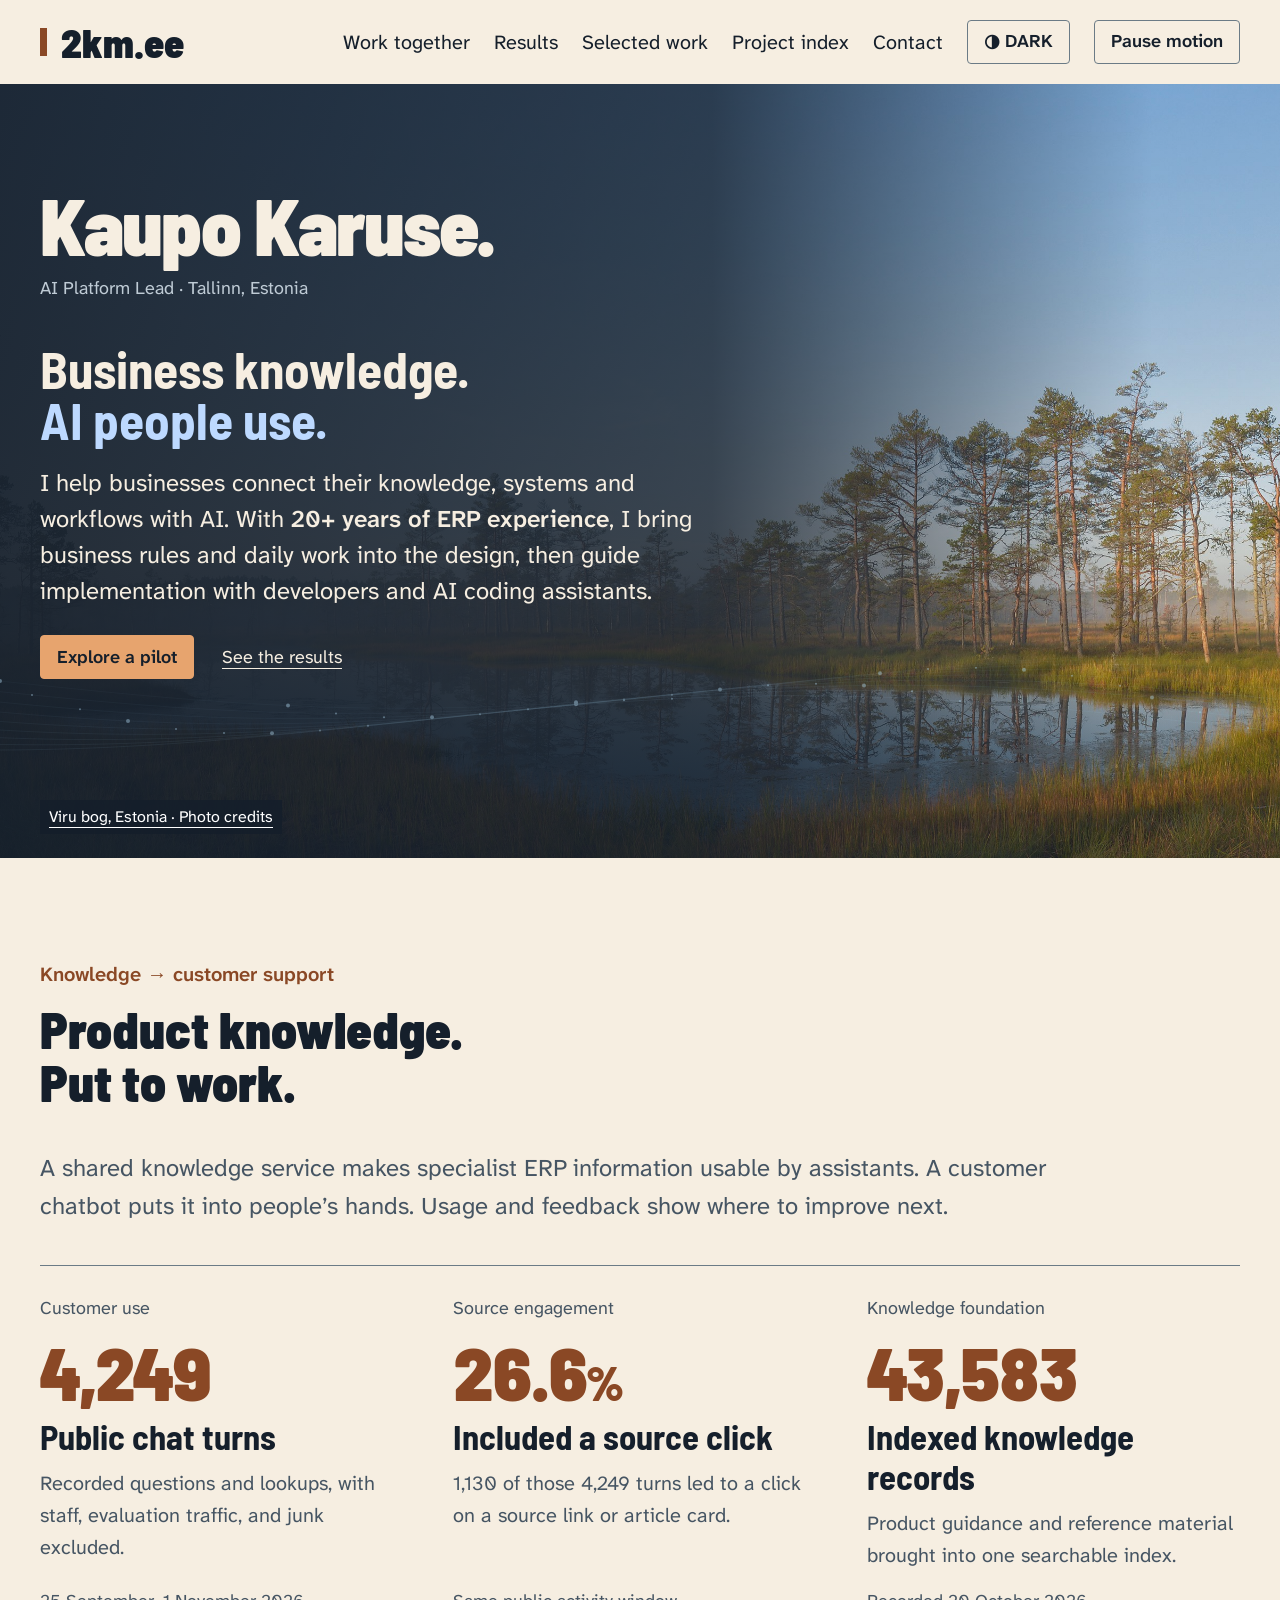
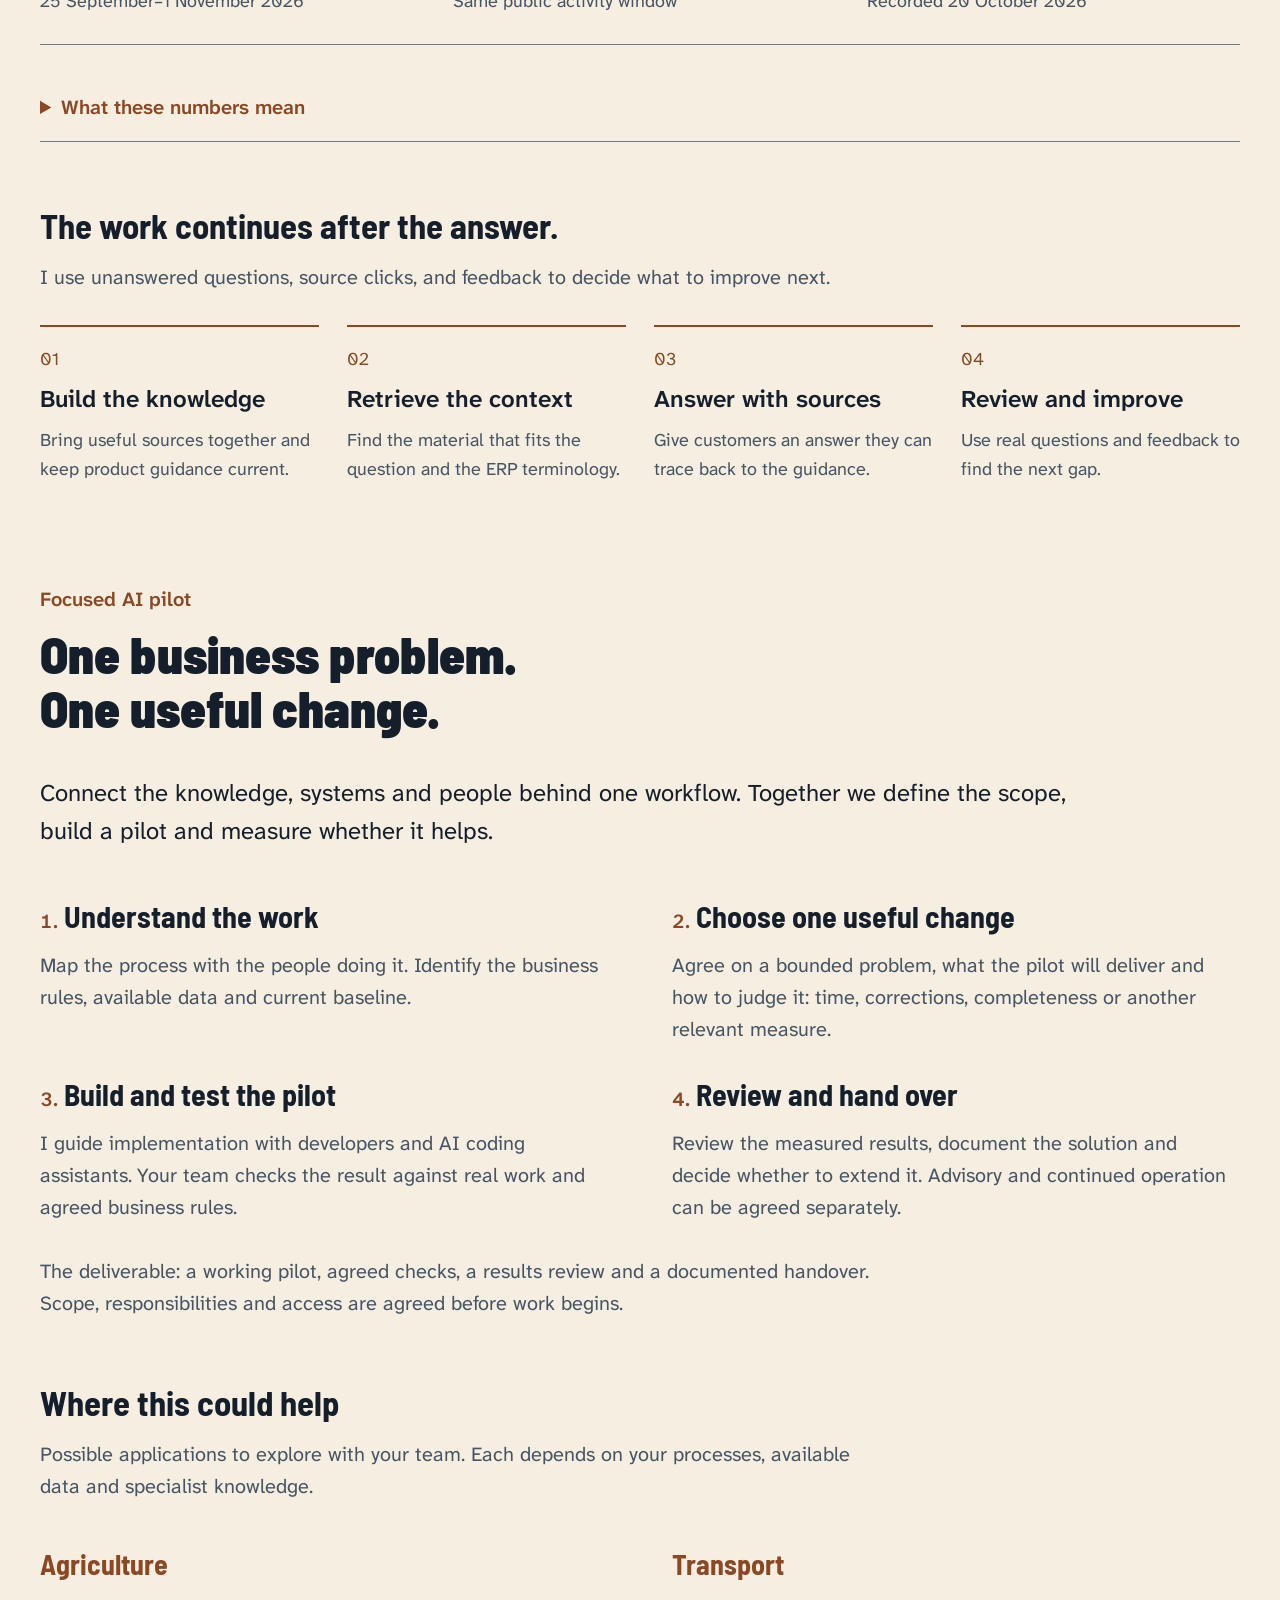
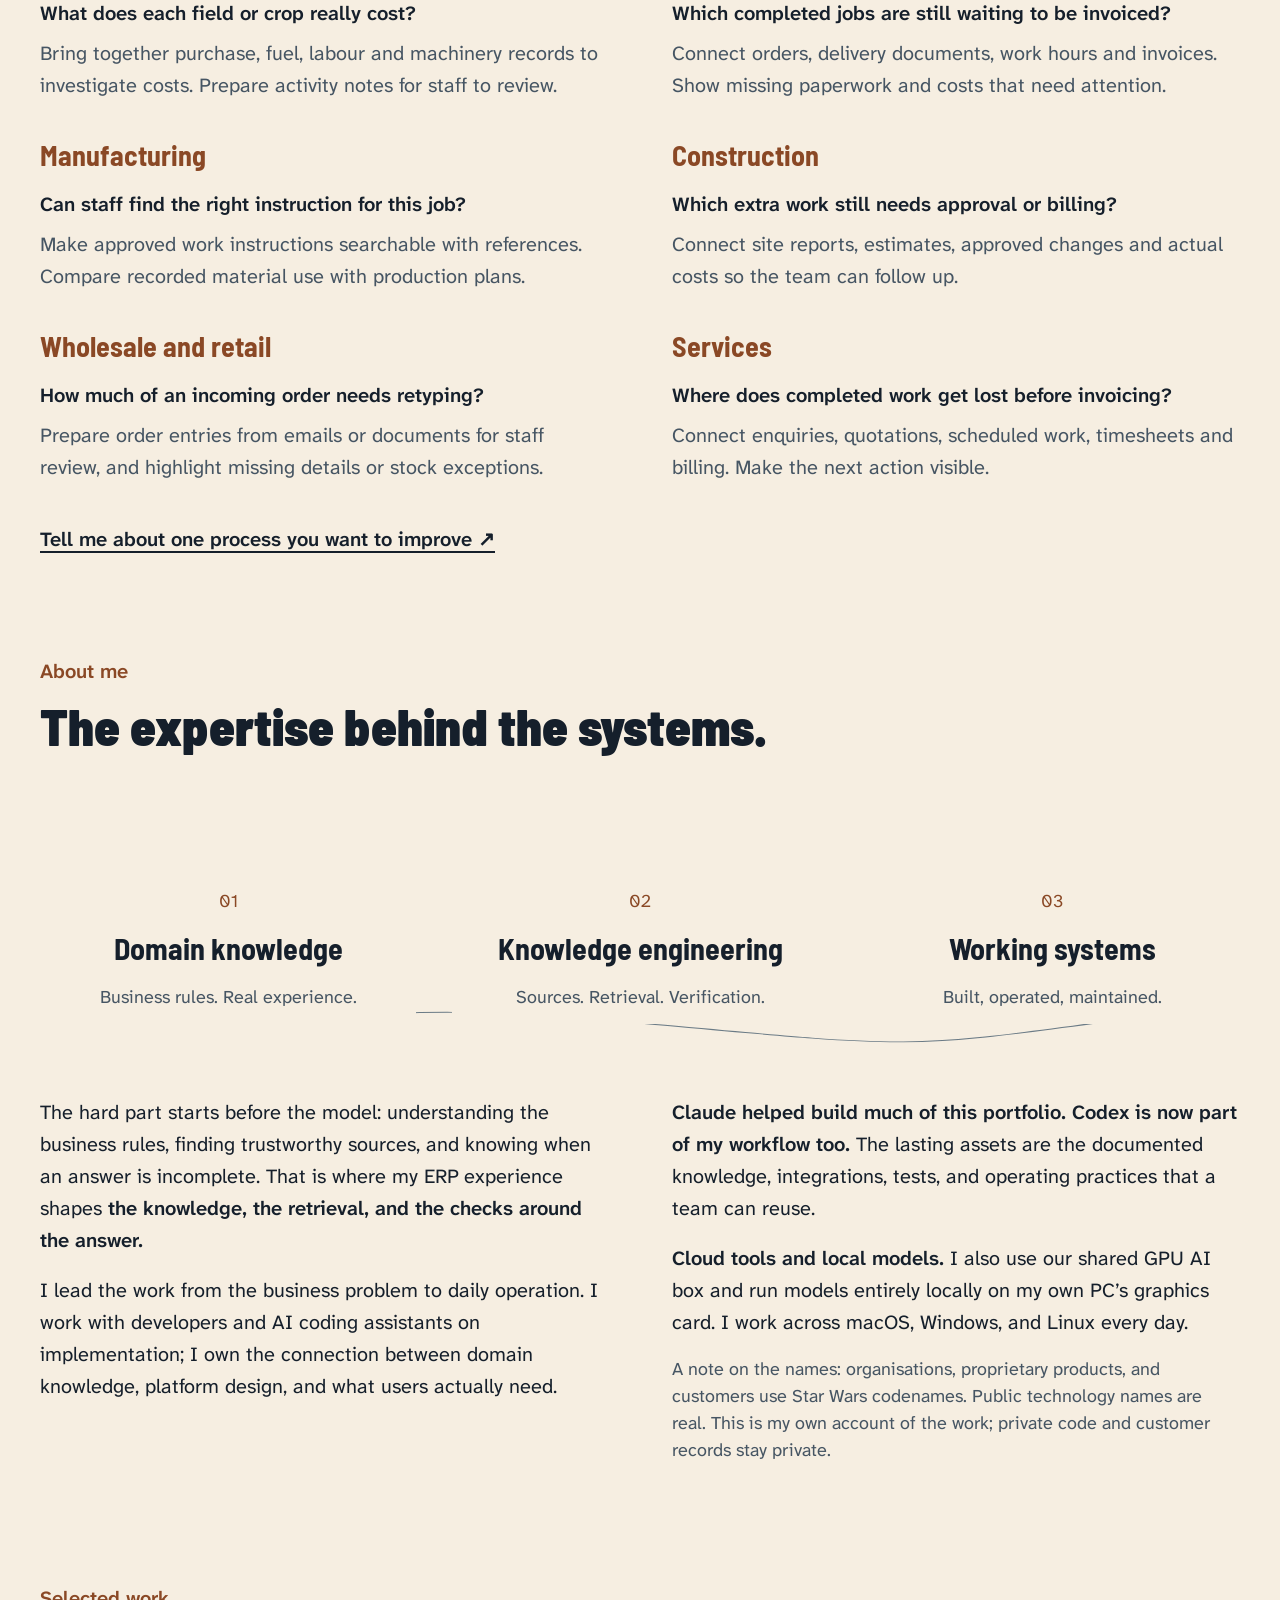
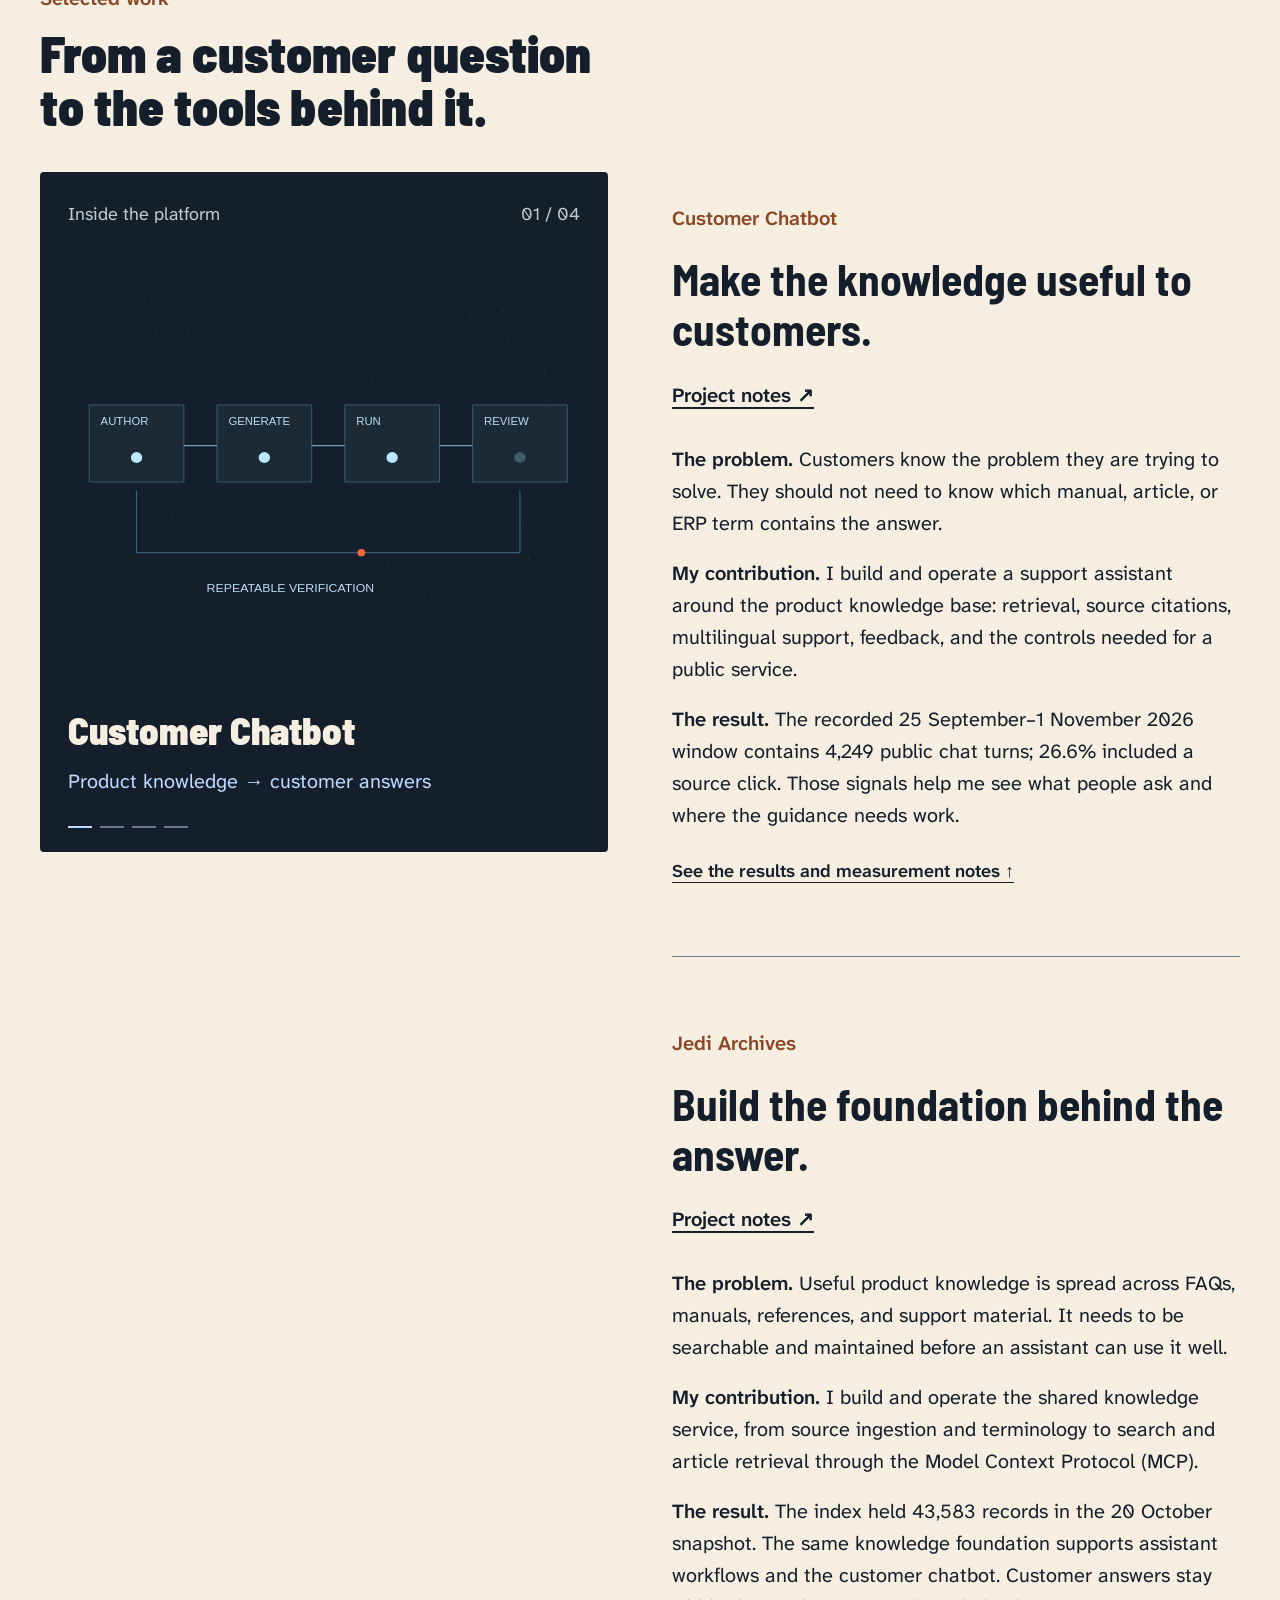
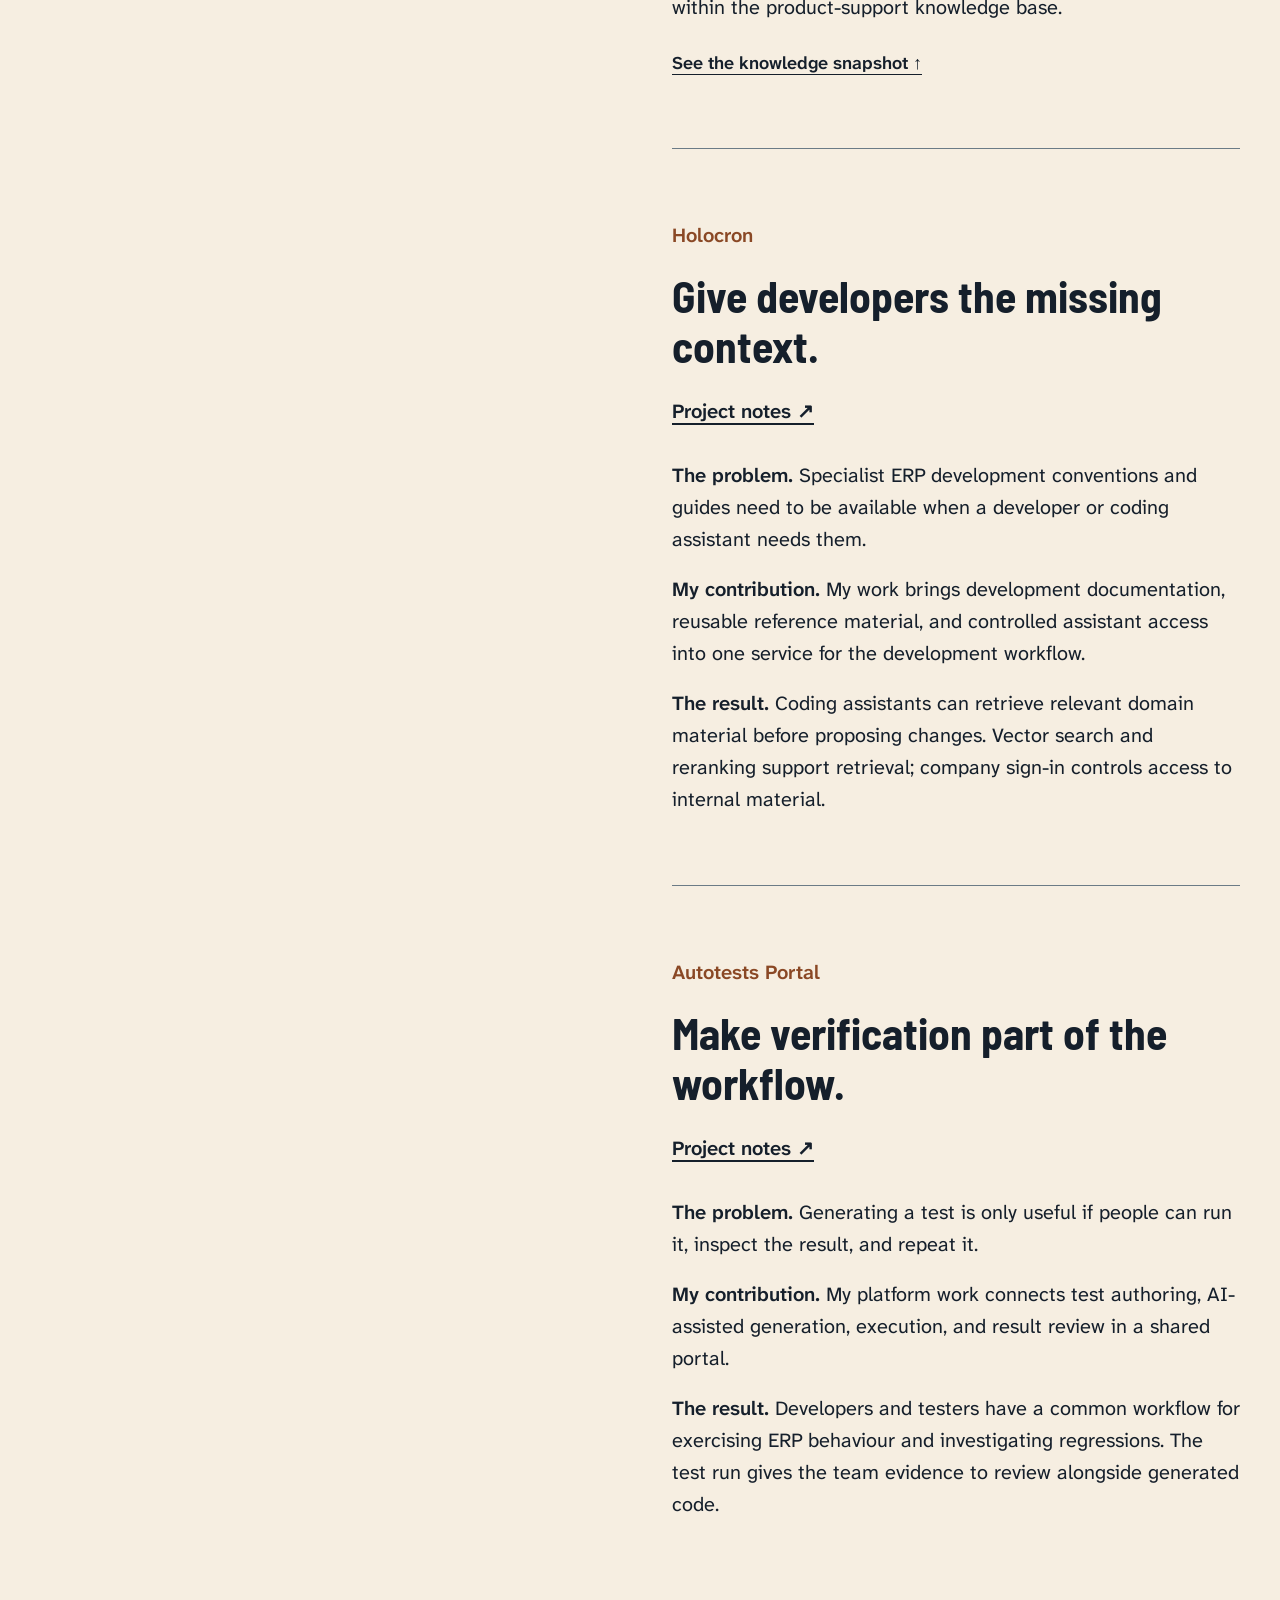
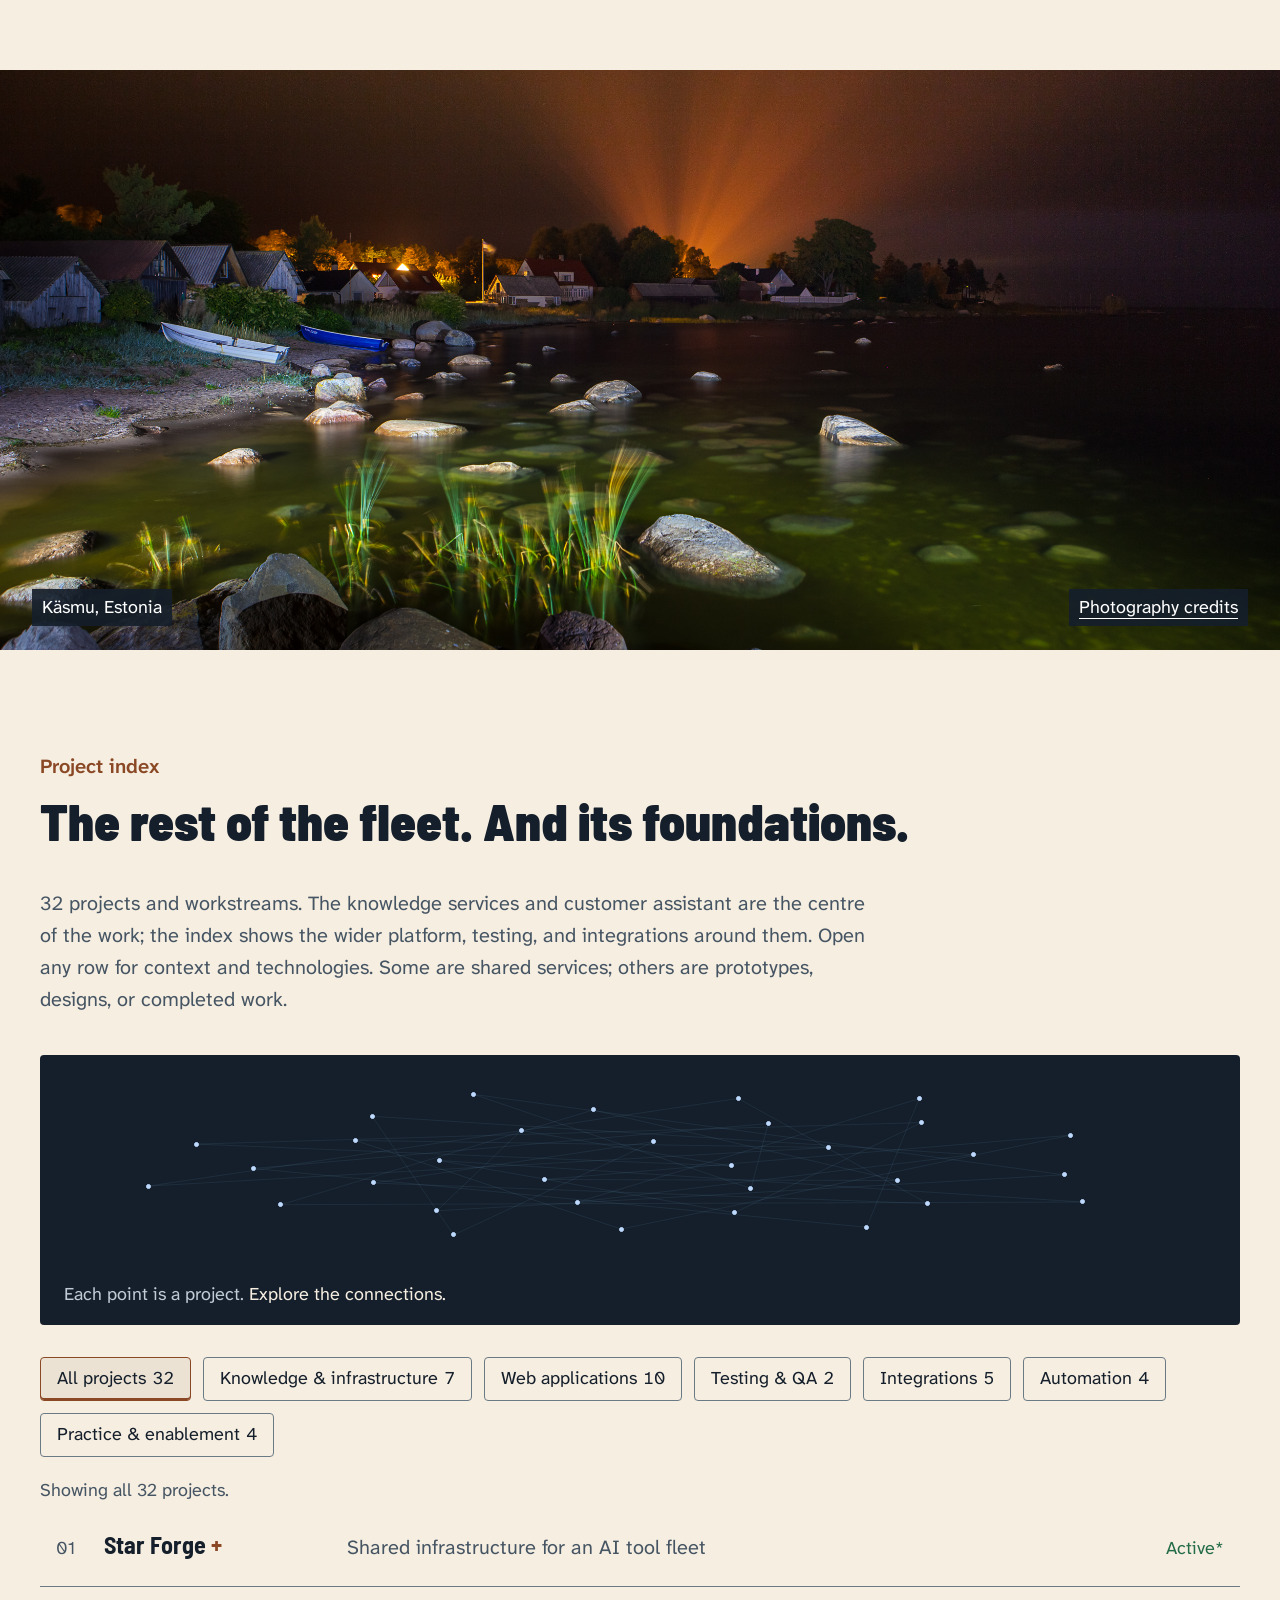
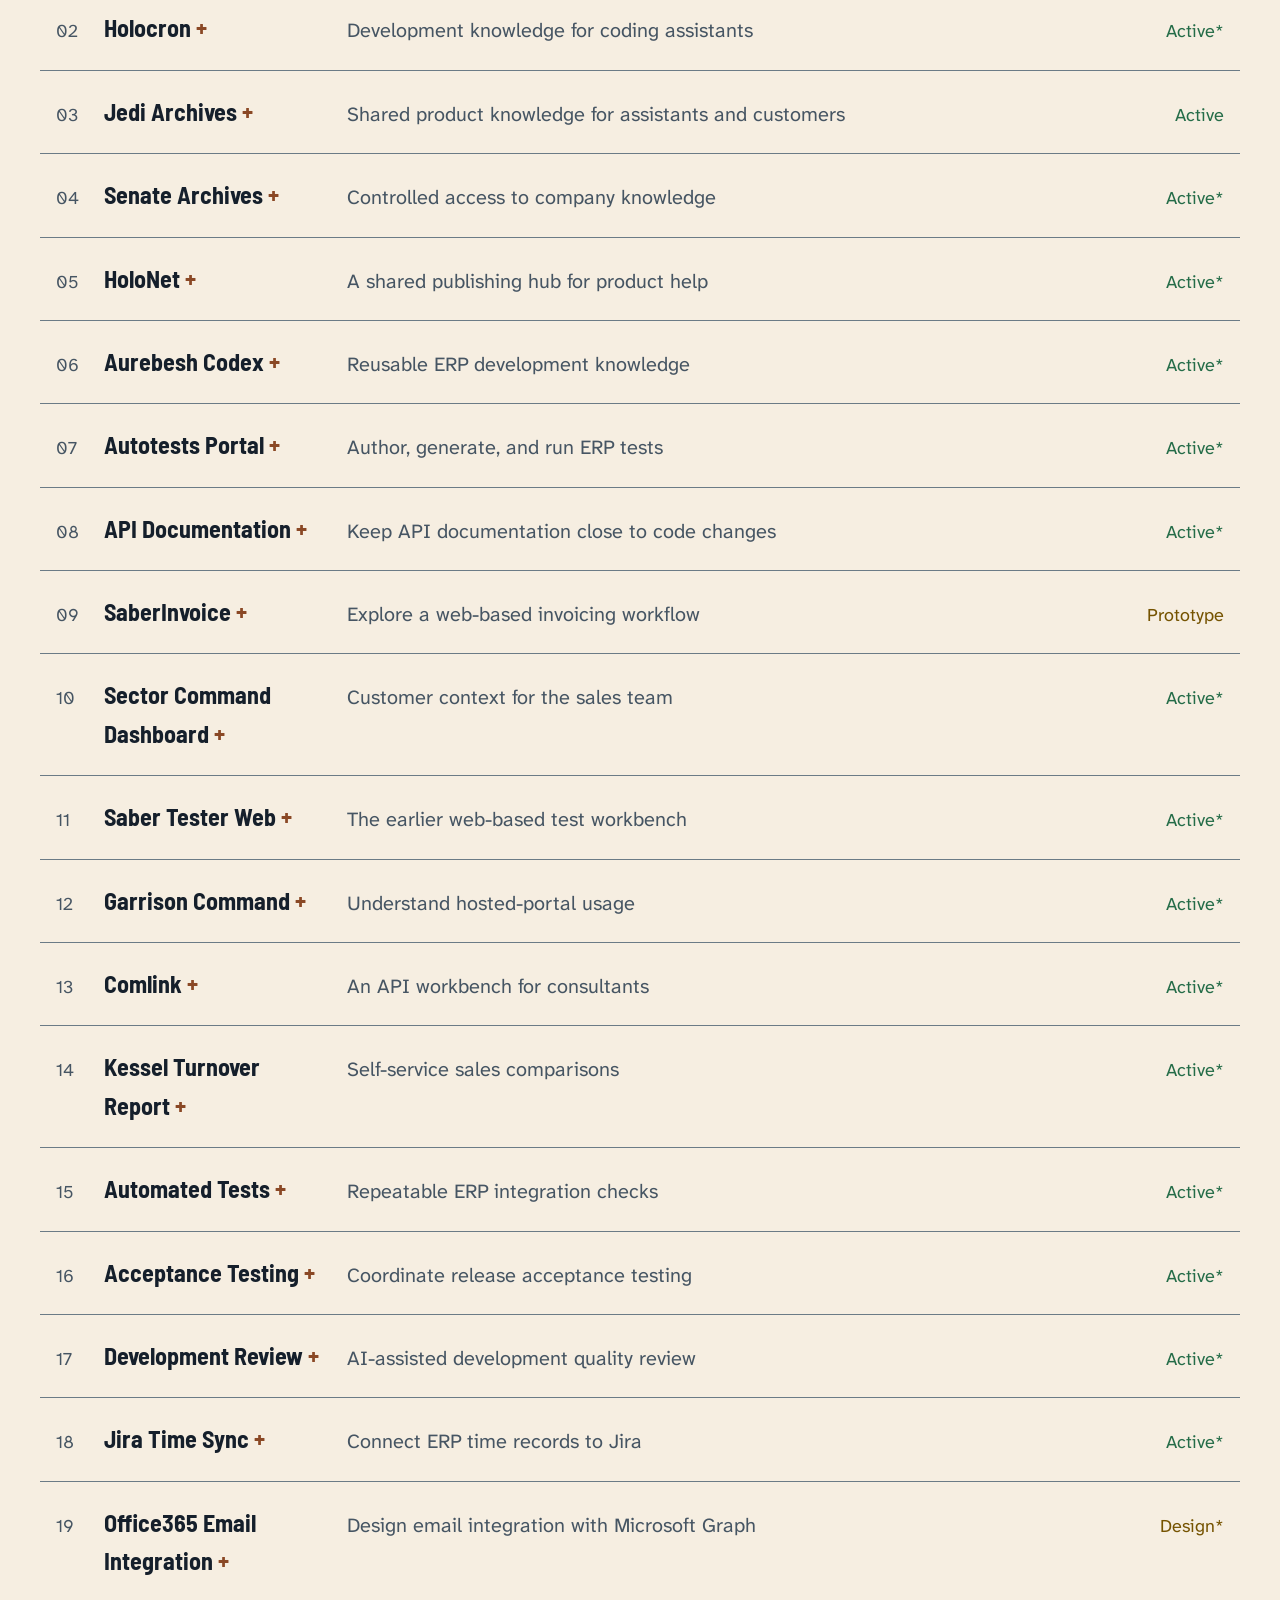
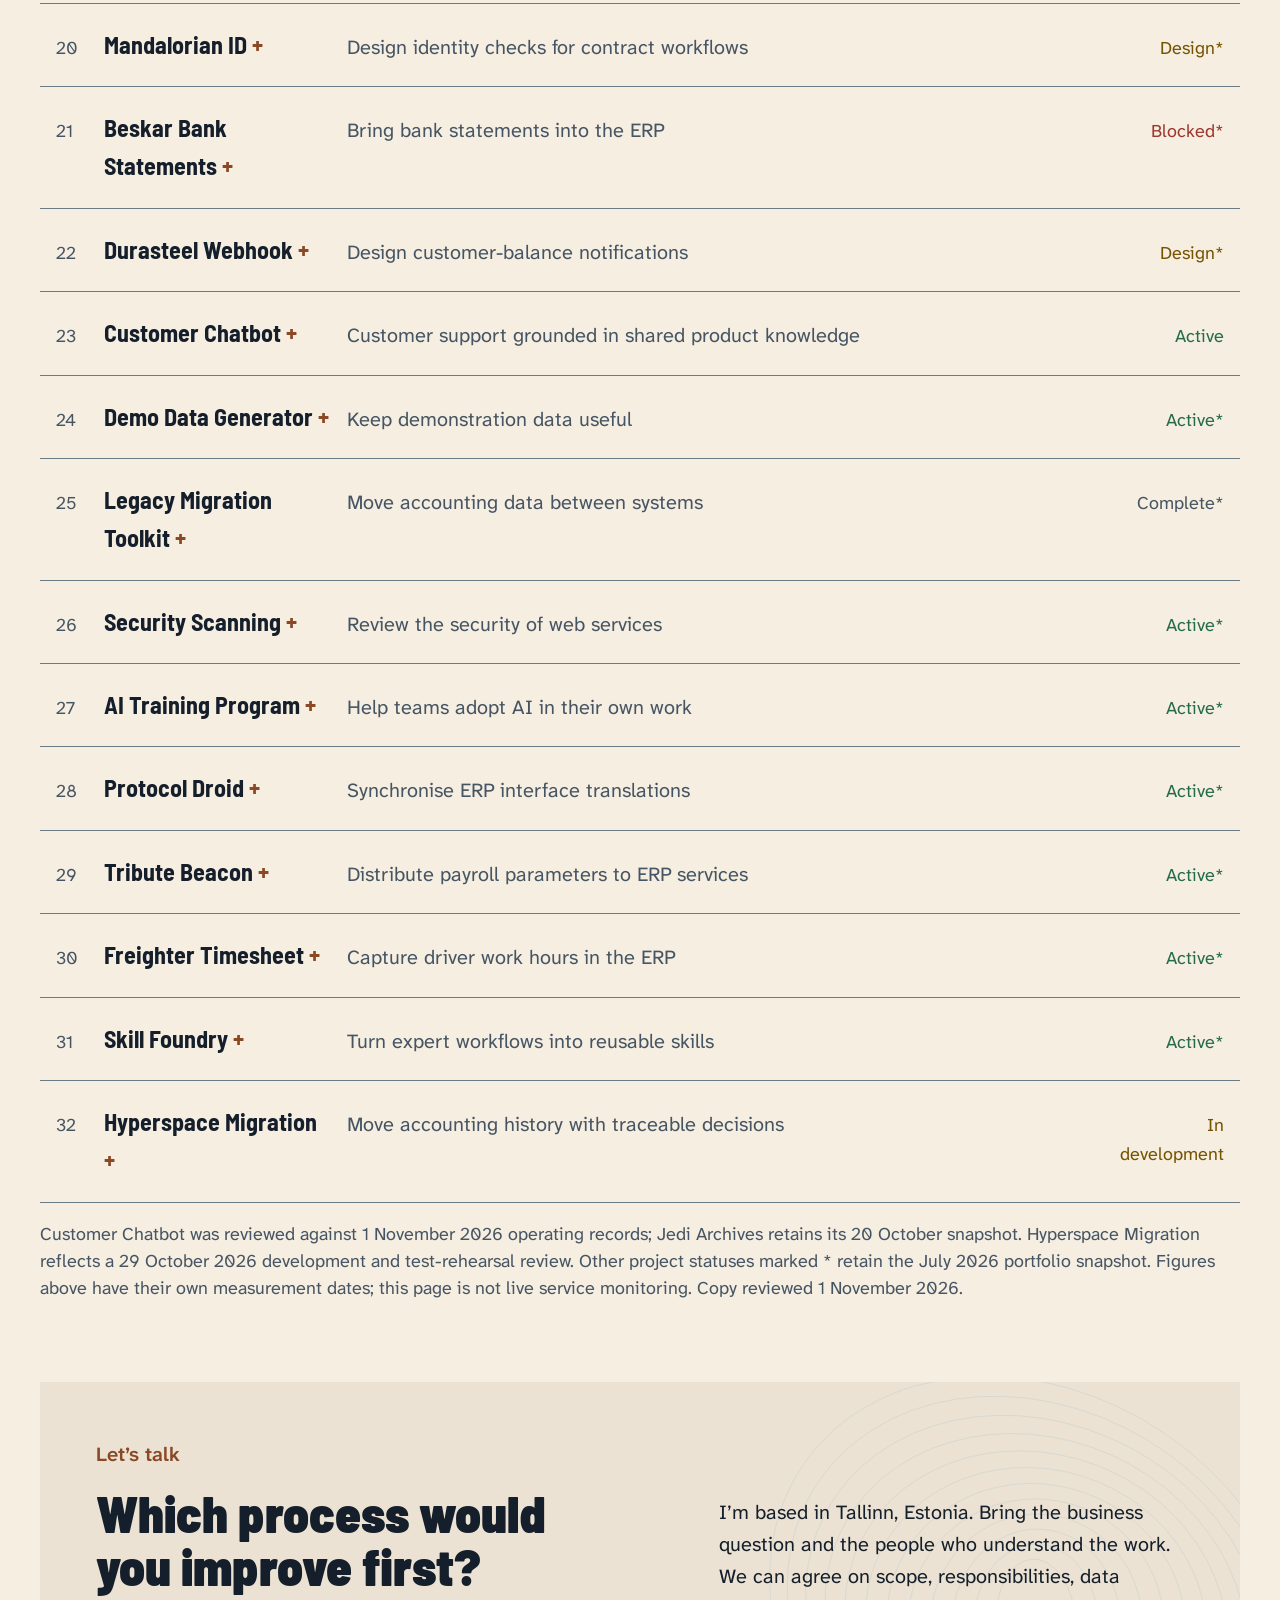
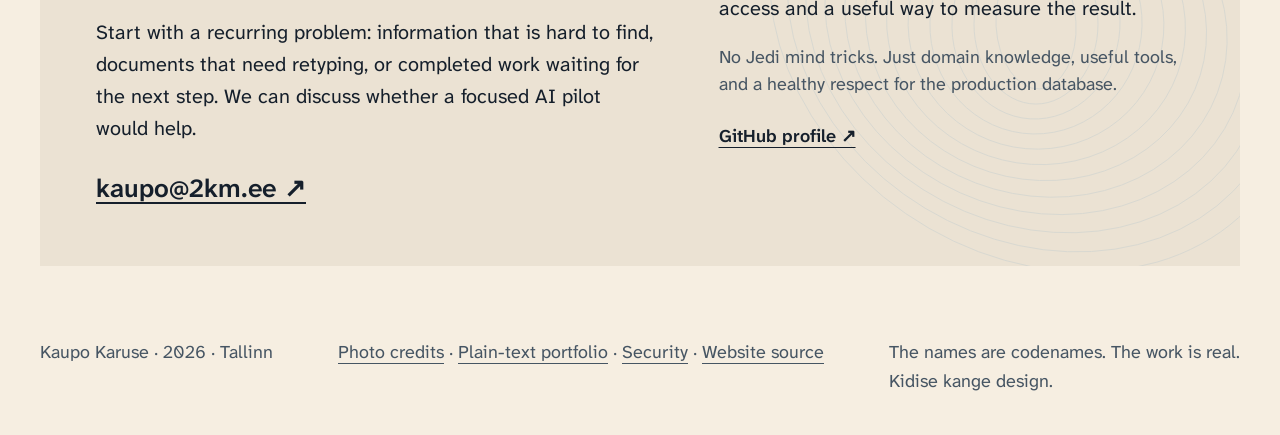
==== commit 85ae2594: "Refine the Kidise kange portfolio design system" ====
--- a/index.html
+++ b/index.html
@@ -7,7 +7,19 @@
 <link rel="stylesheet" href="/fonts.css"><link rel="stylesheet" href="/style.css"><link rel="stylesheet" href="/experience.css"><script type="application/ld+json">{"@context":"https://schema.org","@graph":[{"@type":"WebSite","@id":"https://2km.ee/#website","url":"https://2km.ee/","name":"Kaupo Karuse — AI Platform Lead","description":"Kaupo Karuse, AI Platform Lead in Tallinn. Practical AI pilots connecting business knowledge, systems and workflows, backed by 20+ years of ERP experience.","inLanguage":"en","author":{"@id":"https://2km.ee/#kaupo"},"dateModified":"2026-11-01"},{"@type":"Person","@id":"https://2km.ee/#kaupo","name":"Kaupo Karuse","url":"https://2km.ee/","jobTitle":"AI Platform Lead","description":"AI platform lead with 20+ years of ERP experience. Helps businesses connect their knowledge, systems and workflows through focused AI pilots, guiding implementation with developers and AI coding assistants. Builds and operates knowledge services, customer support, developer tools and automated testing. Also uses a shared GPU AI server and models running entirely locally on his own PC’s graphics card. Works across macOS, Windows and Linux every day.","knowsAbout":["Model Context Protocol (MCP)","Retrieval-augmented generation (RAG)","Enterprise resource planning (ERP)","AI-assisted software development","ERP integration testing","Business automation","Claude","OpenAI Codex","Linux operations","Local AI models","GPU inference","macOS","Windows","Linux"],"homeLocation":{"@type":"Place","name":"Tallinn, Estonia"},"sameAs":["https://github.com/obu90210"]},{"@type":"CollectionPage","@id":"https://2km.ee/#projects","url":"https://2km.ee/","name":"Projects","isPartOf":{"@id":"https://2km.ee/#website"},"about":{"@id":"https://2km.ee/#kaupo"},"mainEntity":{"@type":"ItemList","name":"AI & Automation Projects","numberOfItems":32,"itemListElement":[{"@type":"ListItem","position":1,"item":{"@type":"CreativeWork","name":"Star Forge","headline":"Shared infrastructure for an AI tool fleet","description":"A shared Linux platform hosts knowledge services, internal applications, and testing tools. Container deployment, routing, scheduled jobs, and operating documentation make the services maintainable as a connected platform.","genre":"AI Infrastructure","keywords":"Rocky Linux, Docker Compose, Apache, PostgreSQL, CSF/LFD","creativeWorkStatus":"Active","url":"https://2km.ee/#star-forge"}},{"@type":"ListItem","position":2,"item":{"@type":"CreativeWork","name":"Holocron","headline":"Development knowledge for coding assistants","description":"A controlled knowledge service brings development guides, conventions, and reusable reference material to AI coding assistants through the Model Context Protocol (MCP). Search and reranking help assistants retrieve relevant context; company sign-in controls access to internal material.","genre":"AI Infrastructure","keywords":"Python, MCP SDK, Qdrant, Infinity embeddings, FastAPI, OAuth2/Entra, Docker, Apache","creativeWorkStatus":"Active","url":"https://2km.ee/#holocron"}},{"@type":"ListItem","position":3,"item":{"@type":"CreativeWork","name":"Jedi Archives","headline":"Shared product knowledge for assistants and customers","description":"A maintained knowledge service brings product FAQs, manuals, reference material, and support knowledge into one searchable index. It supports assistant workflows through MCP and the customer chatbot. A 20 October 2026 operations snapshot recorded 43,583 indexed records, including document sections rather than necessarily unique articles.","genre":"AI Infrastructure","keywords":"Python, FastMCP, SQLite FTS5, httpx, BeautifulSoup, PyMuPDF, yt-dlp","creativeWorkStatus":"Active","url":"https://2km.ee/#jedi-archives","dateModified":"2026-10-24"}},{"@type":"ListItem","position":4,"item":{"@type":"CreativeWork","name":"Senate Archives","headline":"Controlled access to company knowledge","description":"A separate MCP service provides authorised access to company context, organisation structure, and business summaries. Company sign-in and an explicit access list keep this knowledge separate from public product documentation.","genre":"AI Infrastructure","keywords":"Python, MCP SDK, SQLite, FastAPI, OAuth2/Entra, Docker","creativeWorkStatus":"Active","url":"https://2km.ee/#senate-archives"}},{"@type":"ListItem","position":5,"item":{"@type":"CreativeWork","name":"HoloNet","headline":"A shared publishing hub for product help","description":"A country-aware content service brings multilingual product help behind a common API. Editorial tools, translation workflows, and publishing integrations support reuse across websites and support tools.","genre":"AI Infrastructure","keywords":"Python, Starlette, SQLite FTS5, React, Vite, Tailwind, SAML/Entra, Docker","creativeWorkStatus":"Active","url":"https://2km.ee/#holonet"}},{"@type":"ListItem","position":6,"item":{"@type":"CreativeWork","name":"Aurebesh Codex","headline":"Reusable ERP development knowledge","description":"Development guides, generated references, and documented pitfalls turn specialist ERP knowledge into reusable material for developers and coding assistants. Versioned documentation keeps that knowledge alongside the development workflow.","genre":"AI Infrastructure","keywords":"Aurebesh, Python, Claude Code, Git","creativeWorkStatus":"Active","url":"https://2km.ee/#aurebesh-codex"}},{"@type":"ListItem","position":7,"item":{"@type":"CreativeWork","name":"Autotests Portal","headline":"Author, generate, and run ERP tests","description":"A web portal combines test authoring, AI-assisted generation, execution, and streamed results. Role-based access and managed credentials support a shared workflow for developers and testers.","genre":"Web App","keywords":"TypeScript, Fastify, React, PostgreSQL, WebSocket, AES-256-GCM, OAuth2, Docker","creativeWorkStatus":"Active","url":"https://2km.ee/#autotests-portal"}},{"@type":"ListItem","position":8,"item":{"@type":"CreativeWork","name":"API Documentation","headline":"Keep API documentation close to code changes","description":"Scheduled AI-assisted workflows inspect development changes and Jira work, then update API specifications or raise follow-up tasks. The aim is to make documentation maintenance part of the development loop.","genre":"Automation","keywords":"Python, OpenAPI/YAML, Redoc, Claude Code, Jira API, cron","creativeWorkStatus":"Active","url":"https://2km.ee/#api-documentation"}},{"@type":"ListItem","position":9,"item":{"@type":"CreativeWork","name":"SaberInvoice","headline":"Explore a web-based invoicing workflow","description":"An invoicing prototype explores stock costing, tenant separation, and ERP-style document flows in a web application. This is prototype work, not a claim of a production-ready accounting product.","genre":"Web App","keywords":"React 19, Vite, Tailwind CSS v4, Express.js, Drizzle ORM, PostgreSQL, pnpm","creativeWorkStatus":"Prototype","url":"https://2km.ee/#saberinvoice"}},{"@type":"ListItem","position":10,"item":{"@type":"CreativeWork","name":"Sector Command Dashboard","headline":"Customer context for the sales team","description":"An internal dashboard brings ERP customer, contract, invoice, and server information into one view. Revenue and workload calculations make operational data easier for the team to use.","genre":"Web App","keywords":"React, Vite, Tailwind CSS, Node.js, Express, PostgreSQL, OAuth2/Entra, Docker","creativeWorkStatus":"Active","url":"https://2km.ee/#sector-command-dashboard"}},{"@type":"ListItem","position":11,"item":{"@type":"CreativeWork","name":"Saber Tester Web","headline":"The earlier web-based test workbench","description":"A browser-based test editor supports execution output and snapshot comparison. It represents the earlier generation of the test tooling, before the newer portal expanded the workflow.","genre":"Web App","keywords":"PHP 8, JavaScript ES6+, CodeMirror 5, SQLite, Apache, SSE","creativeWorkStatus":"Active","url":"https://2km.ee/#saber-tester-web"}},{"@type":"ListItem","position":12,"item":{"@type":"CreativeWork","name":"Garrison Command","headline":"Understand hosted-portal usage","description":"An internal dashboard combines portal usage logs with ERP customer information. It helps the team review activity and service status without assembling the picture manually.","genre":"Web App","keywords":"React, Express, PostgreSQL, Recharts, SFTP, Docker","creativeWorkStatus":"Active","url":"https://2km.ee/#garrison-command"}},{"@type":"ListItem","position":13,"item":{"@type":"CreativeWork","name":"Comlink","headline":"An API workbench for consultants","description":"A shared REST workbench lets consultants organise and execute ERP requests. Encrypted credential storage, request-target restrictions, and session reuse address the practical risks of a multi-user API tool.","genre":"Web App","keywords":"Node.js, Express, React, Vite, PostgreSQL, AES-256-GCM, OAuth2","creativeWorkStatus":"Active","url":"https://2km.ee/#comlink"}},{"@type":"ListItem","position":14,"item":{"@type":"CreativeWork","name":"Kessel Turnover Report","headline":"Self-service sales comparisons","description":"A customer-specific reporting application turns ERP data into year-over-year and year-to-date sales views. Spreadsheet exports support further analysis without a separate reporting database.","genre":"Web App","keywords":"Node.js, Express, scrypt, ExcelJS, ERP REST API","creativeWorkStatus":"Active","url":"https://2km.ee/#kessel-turnover-report"}},{"@type":"ListItem","position":15,"item":{"@type":"CreativeWork","name":"Automated Tests","headline":"Repeatable ERP integration checks","description":"JSON-based integration tests create ERP records, run reports, and compare results with expected snapshots. The suite covers multiple business modules and localisations, making repeated regression checks practical.","genre":"Testing & QA","keywords":"TypeScript, Jest, Axios, ERP REST API","creativeWorkStatus":"Active","url":"https://2km.ee/#automated-tests"}},{"@type":"ListItem","position":16,"item":{"@type":"CreativeWork","name":"Acceptance Testing","headline":"Coordinate release acceptance testing","description":"A release workflow brings together test runs, result collection, and shared documentation. It supports the human coordination needed to turn test output into a release assessment.","genre":"Testing & QA","keywords":"Claude Code, Atlassian MCP, REST API, Confluence","creativeWorkStatus":"Active","url":"https://2km.ee/#acceptance-testing"}},{"@type":"ListItem","position":17,"item":{"@type":"CreativeWork","name":"Development Review","headline":"AI-assisted development quality review","description":"An AI-assisted development review workflow records potential defects and follow-up items for developer assessment. Findings are investigation leads, checked through developer review and runtime testing.","genre":"Automation","keywords":"Aurebesh, Python, Claude Code, CI/CD Pipelines","creativeWorkStatus":"Active","url":"https://2km.ee/#development-review"}},{"@type":"ListItem","position":18,"item":{"@type":"CreativeWork","name":"Jira Time Sync","headline":"Connect ERP time records to Jira","description":"An integration maps confirmed ERP activity records to Jira worklogs. Identity mapping, API permissions, and error handling connect two existing workflows rather than asking people to enter time twice.","genre":"Integration","keywords":"Make.com, Jira REST API v3, ERP REST API, OAuth2, webhooks","creativeWorkStatus":"Active","url":"https://2km.ee/#jira-time-sync"}},{"@type":"ListItem","position":19,"item":{"@type":"CreativeWork","name":"Office365 Email Integration","headline":"Design email integration with Microsoft Graph","description":"A design for replacing legacy email transport with Microsoft Graph. The proposed workflow covers OAuth authentication, sending, and receiving through notifications with a polling fallback.","genre":"Integration","keywords":"Aurebesh, Microsoft Graph API, OAuth2, webhooks","creativeWorkStatus":"Design","url":"https://2km.ee/#office365-email-integration"}},{"@type":"ListItem","position":20,"item":{"@type":"CreativeWork","name":"Mandalorian ID","headline":"Design identity checks for contract workflows","description":"A contract-workflow design connects an identity-verification API to borrower and guarantor sessions. A dedicated register tracks verification state alongside the business process.","genre":"Integration","keywords":"Aurebesh, Verification REST API, HMAC-SHA256, webhooks","creativeWorkStatus":"Design","url":"https://2km.ee/#mandalorian-id"}},{"@type":"ListItem","position":21,"item":{"@type":"CreativeWork","name":"Beskar Bank Statements","headline":"Bring bank statements into the ERP","description":"A banking integration retrieves CAMT.053 statements and passes them to the ERP import workflow. The last recorded blocker was the provider subscription-validation step; current delivery status needs confirmation.","genre":"Integration","keywords":"Aurebesh, OAuth2, CAMT.053 XML, webhooks, Banking API","creativeWorkStatus":"Blocked","url":"https://2km.ee/#beskar-bank-statements"}},{"@type":"ListItem","position":22,"item":{"@type":"CreativeWork","name":"Durasteel Webhook","headline":"Design customer-balance notifications","description":"A webhook design connects changes in ERP customer balances to downstream systems. The work includes adapting to limitations in the ERP configuration interface.","genre":"Integration","keywords":"Aurebesh, APIInterfaceTask, ERP webhooks","creativeWorkStatus":"Design","url":"https://2km.ee/#durasteel-webhook"}},{"@type":"ListItem","position":23,"item":{"@type":"CreativeWork","name":"Customer Chatbot","headline":"Customer support grounded in shared product knowledge","description":"A customer-facing assistant retrieves product guidance and answers with citations. Multilingual retrieval, source-click tracking, feedback, and operational controls support ongoing improvement. The public, non-junk window from 25 September to 1 November 2026 recorded 4,249 chat turns; 1,130 (26.6%) included a source click. These are usage and engagement measures, not a support-resolution rate. Answers stay within the product-support knowledge base.","genre":"Automation","keywords":"Python, FastAPI, Claude, Voyage AI, SQLite FTS5, Docker, SSE, Apache","creativeWorkStatus":"Active","url":"https://2km.ee/#customer-chatbot","dateModified":"2026-11-01"}},{"@type":"ListItem","position":24,"item":{"@type":"CreativeWork","name":"Demo Data Generator","headline":"Keep demonstration data useful","description":"An automated workflow refreshes demonstration ERP records with current dates and realistic business scenarios. It supports repeatable demonstrations without manually rebuilding the dataset each time.","genre":"Automation","keywords":"Python 3, ERP REST API, WebKyberAPI, cron","creativeWorkStatus":"Active","url":"https://2km.ee/#demo-data-generator"}},{"@type":"ListItem","position":25,"item":{"@type":"CreativeWork","name":"Legacy Migration Toolkit","headline":"Move accounting data between systems","description":"A migration toolkit transforms general-ledger data, account structures, and dimensions for import into the target ERP. Batching works around source API limits.","genre":"Other","keywords":"Python, requests, HMAC-SHA256, ERP REST API","creativeWorkStatus":"Complete","url":"https://2km.ee/#legacy-migration-toolkit"}},{"@type":"ListItem","position":26,"item":{"@type":"CreativeWork","name":"Security Scanning","headline":"Review the security of web services","description":"Repeatable checks examine TLS configuration, response headers, exposed components, and application behaviour. Findings and reproduction notes support remediation and developer review.","genre":"Other","keywords":"sslyze, nuclei, lighthouse, retire, openssl, Python, NumPy","creativeWorkStatus":"Active","url":"https://2km.ee/#security-scanning"}},{"@type":"ListItem","position":27,"item":{"@type":"CreativeWork","name":"AI Training Program","headline":"Help teams adopt AI in their own work","description":"Training material and workshops connect AI tools to the work of consultants, developers, and business operations. The focus is practical workflows, domain knowledge, and verification.","genre":"Other","keywords":"Claude Desktop, Claude Code, MCP, Holocron, Jedi Archives","creativeWorkStatus":"Active","url":"https://2km.ee/#ai-training-program"}},{"@type":"ListItem","position":28,"item":{"@type":"CreativeWork","name":"Protocol Droid","headline":"Synchronise ERP interface translations","description":"Node and Python clients retrieve interface translations from a shared translation manager. Documenting its data model makes the integration reusable by other tools.","genre":"AI Infrastructure","keywords":"Node.js, Python, Supabase, PostgREST, REST API","creativeWorkStatus":"Active","url":"https://2km.ee/#protocol-droid"}},{"@type":"ListItem","position":29,"item":{"@type":"CreativeWork","name":"Tribute Beacon","headline":"Distribute payroll parameters to ERP services","description":"A small service supplies payroll parameters and public-holiday data through an API. Administration, refresh jobs, migrations, and audit history support maintenance of changing business rules.","genre":"Web App","keywords":"Python, FastAPI, SQLAlchemy, PostgreSQL, APScheduler, Docker","creativeWorkStatus":"Active","url":"https://2km.ee/#tribute-beacon"}},{"@type":"ListItem","position":30,"item":{"@type":"CreativeWork","name":"Freighter Timesheet","headline":"Capture driver work hours in the ERP","description":"A web application lets drivers submit work hours through the ERP API. Separate customer deployments and server-side role checks support scoped access and operational isolation.","genre":"Web App","keywords":"PHP 8, PostgreSQL, Docker, Apache, ERP REST API","creativeWorkStatus":"Active","url":"https://2km.ee/#freighter-timesheet"}},{"@type":"ListItem","position":31,"item":{"@type":"CreativeWork","name":"Skill Foundry","headline":"Turn expert workflows into reusable skills","description":"Versioned assistant skills package repeatable work such as document-template editing and structured bug reporting. They make established conventions easier to apply across a team.","genre":"Other","keywords":"Claude Skills, Python, Aurebesh, Jira API","creativeWorkStatus":"Active","url":"https://2km.ee/#skill-foundry"}},{"@type":"ListItem","position":32,"item":{"@type":"CreativeWork","name":"Hyperspace Migration","headline":"Move accounting history with traceable decisions","description":"Moving a company between accounting systems means preserving balances, open invoices, payments, VAT and currency differences. I define the accounting rules, migration safeguards and consultant workflow, and guide implementation with AI coding assistants. The application preserves raw extracts, records mapping decisions, verifies target settings and loads a frozen plan with recovery after interrupted requests. A 486-record test-company rehearsal completed, including recovery after a lost API response. Automated reconciliation and final cut-over remain in development.","genre":"Web App","keywords":"TypeScript, Fastify, React, PostgreSQL, REST APIs, Docker","creativeWorkStatus":"In development","url":"https://2km.ee/#hyperspace-migration","dateModified":"2026-10-29"}}]},"dateModified":"2026-11-01"},{"@type":"Dataset","@id":"https://2km.ee/#chatbot-snapshot","name":"Customer chatbot public activity snapshot","description":"Public, non-junk chat turns, excluding staff and evaluation traffic. Source clicks measure engagement, not resolution or answer accuracy. Figures recorded in project operations.","creator":{"@id":"https://2km.ee/#kaupo"},"url":"https://2km.ee/#results","temporalCoverage":"2026-09-25T00:00:00Z/2026-11-01T20:04:09Z","datePublished":"2026-10-24","variableMeasured":[{"@type":"PropertyValue","propertyID":"public-turns","name":"Public chat turns","value":4249,"unitText":"turns"},{"@type":"PropertyValue","propertyID":"source-click-rate","name":"Turns with a source click","value":26.6,"unitText":"percent"},{"@type":"PropertyValue","propertyID":"completion-seconds","name":"Median answer completion","value":10.4,"unitText":"seconds"}],"dateModified":"2026-11-01"},{"@type":"Dataset","@id":"https://2km.ee/#knowledge-snapshot","name":"Product knowledge index snapshot","description":"Indexed knowledge records, which may include document sections rather than unique original articles. Figure recorded in project operations.","creator":{"@id":"https://2km.ee/#kaupo"},"url":"https://2km.ee/#results","temporalCoverage":"2026-10-20","datePublished":"2026-10-24","variableMeasured":[{"@type":"PropertyValue","propertyID":"knowledge-records","name":"Indexed knowledge records","value":43583,"unitText":"records"}]},{"@type":"Service","@id":"https://2km.ee/#focused-ai-pilot","name":"Focused AI pilot","description":"Connect the knowledge, systems and people behind one workflow. Together we define the scope, build a pilot and measure whether it helps.","serviceType":"Business process improvement with AI","provider":{"@id":"https://2km.ee/#kaupo"},"url":"https://2km.ee/#work-together"}]}</script></head>
 <body><a class="skip" href="#main">Skip to content</a><div class="wrap">
 <div class="topline"><a class="wordmark" href="/" aria-label="2km.ee home">2km.ee</a><nav class="toplinks" aria-label="Main navigation"><a href="#work-together">Work together</a><a href="#results">Results</a><a href="#selected-work">Selected work</a><a href="#projects">Project index</a><a href="#contact">Contact</a><button class="theme-btn" id="theme-toggle" hidden aria-label="Toggle color theme">◑ DARK</button><button class="theme-btn" id="motion-toggle" hidden aria-pressed="false">Pause motion</button></nav></div>
-<header class="masthead"><div class="hero-photo" aria-hidden="true"><img src="/assets/viru-bog.jpg" alt="" width="3840" height="1753" fetchpriority="high"></div><div class="hero-shade" aria-hidden="true"></div><div class="hero-landscape" aria-hidden="true"><canvas data-scene="hero"></canvas></div><div class="hero-content"><p class="eyebrow">AI Platform Lead · Tallinn, Estonia</p><h1>Kaupo Karuse.</h1><div class="hero-bottom"><p class="hero-statement">Business knowledge.<br><em>AI people use.</em></p><div><p class="hero-copy">I help businesses connect their knowledge, systems and workflows with AI. With <strong>20+ years of ERP experience</strong>, I bring business rules and daily work into the design, then guide implementation with developers and AI coding assistants.</p><div class="hero-links"><a href="#work-together">Explore a pilot ↓</a><a href="#results">See the results ↗</a></div></div></div></div><a class="scroll-invitation" href="#results">Scroll to explore <span aria-hidden="true">↓</span></a><a class="photo-credit" href="/photo-credits.html">Viru bog, Estonia · Photo credits</a></header>
+<header class="masthead">
+  <div class="hero-photo" aria-hidden="true"><img src="/assets/viru-bog.jpg" alt="" width="3840" height="1753" fetchpriority="high"></div>
+  <div class="hero-shade" aria-hidden="true"></div>
+  <div class="hero-landscape" aria-hidden="true"><canvas data-scene="hero"></canvas></div>
+  <div class="hero-content">
+    <h1>Kaupo Karuse.</h1>
+    <p class="hero-role">AI Platform Lead · Tallinn, Estonia</p>
+    <p class="hero-statement">Business knowledge.<br><em>AI people use.</em></p>
+    <p class="hero-copy">I help businesses connect their knowledge, systems and workflows with AI. With <strong>20+ years of ERP experience</strong>, I bring business rules and daily work into the design, then guide implementation with developers and AI coding assistants.</p>
+    <div class="hero-links"><a class="primary-action" href="#work-together">Explore a pilot</a><a href="#results">See the results</a></div>
+  </div>
+  <a class="photo-credit" href="/photo-credits.html">Viru bog, Estonia · Photo credits</a>
+</header>
 <main id="main">
 <section class="section results-section" id="results" aria-labelledby="results-heading">
   <div class="section-heading"><span class="section-no">Knowledge → customer support</span><h2 id="results-heading">Product knowledge.<br>Put to work.</h2></div>
@@ -43,7 +55,7 @@
   <p class="offer-next"><a href="mailto:kaupo@2km.ee">Tell me about one process you want to improve ↗</a></p>
 </section>
 <section class="section" id="about" aria-labelledby="about-heading"><div class="section-heading"><span class="section-no">About me</span><h2 id="about-heading">The expertise behind the systems.</h2></div><div class="knowledge-flow" aria-label="ERP domain knowledge connects through knowledge engineering to working systems"><svg viewBox="0 0 1000 160" preserveAspectRatio="none" aria-hidden="true"><path class="flow-base" d="M120 80 C280 80 280 25 500 80 S720 140 880 80"/><path class="flow-live" pathLength="1" d="M120 80 C280 80 280 25 500 80 S720 140 880 80"/></svg><div class="flow-node"><span>01</span><strong>Domain knowledge</strong><small>Business rules. Real experience.</small></div><div class="flow-node"><span>02</span><strong>Knowledge engineering</strong><small>Sources. Retrieval. Verification.</small></div><div class="flow-node"><span>03</span><strong>Working systems</strong><small>Built, operated, maintained.</small></div></div><div class="about-grid"><div><p>The hard part starts before the model: understanding the business rules, finding trustworthy sources, and knowing when an answer is incomplete. That is where my ERP experience shapes <strong>the knowledge, the retrieval, and the checks around the answer.</strong></p><p>I lead the work from the business problem to daily operation. I work with developers and AI coding assistants on implementation; I own the connection between domain knowledge, platform design, and what users actually need.</p></div><div><p><strong>Claude helped build much of this portfolio. Codex is now part of my workflow too.</strong> The lasting assets are the documented knowledge, integrations, tests, and operating practices that a team can reuse.</p><p><strong>Cloud tools and local models.</strong> I also use our shared GPU AI box and run models entirely locally on my own PC’s graphics card. I work across macOS, Windows, and Linux every day.</p><p class="margin-note">A note on the names: organisations, proprietary products, and customers use Star Wars codenames. Public technology names are real. This is my own account of the work; private code and customer records stay private.</p></div></div></section>
-<section class="section" id="selected-work" aria-labelledby="selected-heading"><div class="section-heading"><span class="section-no">Selected work</span><h2 id="selected-heading">From a customer question<br>to the tools behind it.</h2></div><div class="work-layout"><aside class="work-visual" hidden aria-label="Conceptual illustration of the selected project"><div class="visual-overline"><span>Inside the platform</span><span id="work-counter">01 / 04</span></div><canvas data-scene="work" aria-hidden="true"></canvas><div class="visual-caption"><p id="work-label">Customer Chatbot</p><span id="work-description">Product knowledge → customer answers</span></div><div class="work-dots" aria-hidden="true"><i></i><i></i><i></i><i></i></div></aside><div class="work-stories"><article class="case" data-work="0" data-illustration="chatbot" data-caption="Product knowledge → customer answers" id="work-story-1"><div class="case-title"><p class="eyebrow">Customer Chatbot</p><h3>Make the knowledge useful to customers.</h3><a href="#customer-chatbot">Project notes ↗</a></div><div class="case-body"><p><b>The problem.</b> Customers know the problem they are trying to solve. They should not need to know which manual, article, or ERP term contains the answer.</p><p><b>My contribution.</b> I build and operate a support assistant around the product knowledge base: retrieval, source citations, multilingual support, feedback, and the controls needed for a public service.</p><p><b>The result.</b> The recorded 25 September–1 November 2026 window contains 4,249 public chat turns; 26.6% included a source click. Those signals help me see what people ask and where the guidance needs work.</p><a class="case-evidence-link" href="#results">See the results and measurement notes ↑</a></div></article>
+<section class="section" id="selected-work" aria-labelledby="selected-heading"><div class="section-heading"><span class="section-no">Selected work</span><h2 id="selected-heading">From a customer question<br class="wide-break"> to the tools behind it.</h2></div><div class="work-layout"><aside class="work-visual" hidden aria-label="Conceptual illustration of the selected project"><div class="visual-overline"><span>Inside the platform</span><span id="work-counter">01 / 04</span></div><canvas data-scene="work" aria-hidden="true"></canvas><div class="visual-caption"><p id="work-label">Customer Chatbot</p><span id="work-description">Product knowledge → customer answers</span></div><div class="work-dots" aria-hidden="true"><i></i><i></i><i></i><i></i></div></aside><div class="work-stories"><article class="case" data-work="0" data-illustration="chatbot" data-caption="Product knowledge → customer answers" id="work-story-1"><div class="case-title"><p class="eyebrow">Customer Chatbot</p><h3>Make the knowledge useful to customers.</h3><a href="#customer-chatbot">Project notes ↗</a></div><div class="case-body"><p><b>The problem.</b> Customers know the problem they are trying to solve. They should not need to know which manual, article, or ERP term contains the answer.</p><p><b>My contribution.</b> I build and operate a support assistant around the product knowledge base: retrieval, source citations, multilingual support, feedback, and the controls needed for a public service.</p><p><b>The result.</b> The recorded 25 September–1 November 2026 window contains 4,249 public chat turns; 26.6% included a source click. Those signals help me see what people ask and where the guidance needs work.</p><a class="case-evidence-link" href="#results">See the results and measurement notes ↑</a></div></article>
 <article class="case" data-work="1" data-illustration="knowledge" data-caption="Scattered guidance → shared knowledge" id="work-story-2"><div class="case-title"><p class="eyebrow">Jedi Archives</p><h3>Build the foundation behind the answer.</h3><a href="#jedi-archives">Project notes ↗</a></div><div class="case-body"><p><b>The problem.</b> Useful product knowledge is spread across FAQs, manuals, references, and support material. It needs to be searchable and maintained before an assistant can use it well.</p><p><b>My contribution.</b> I build and operate the shared knowledge service, from source ingestion and terminology to search and article retrieval through the Model Context Protocol (MCP).</p><p><b>The result.</b> The index held 43,583 records in the 20 October snapshot. The same knowledge foundation supports assistant workflows and the customer chatbot. Customer answers stay within the product-support knowledge base.</p><a class="case-evidence-link" href="#results">See the knowledge snapshot ↑</a></div></article>
 <article class="case" data-work="2" data-illustration="development" data-caption="Development guides → relevant context" id="work-story-3"><div class="case-title"><p class="eyebrow">Holocron</p><h3>Give developers the missing context.</h3><a href="#holocron">Project notes ↗</a></div><div class="case-body"><p><b>The problem.</b> Specialist ERP development conventions and guides need to be available when a developer or coding assistant needs them.</p><p><b>My contribution.</b> My work brings development documentation, reusable reference material, and controlled assistant access into one service for the development workflow.</p><p><b>The result.</b> Coding assistants can retrieve relevant domain material before proposing changes. Vector search and reranking support retrieval; company sign-in controls access to internal material.</p></div></article>
 <article class="case" data-work="3" data-illustration="testing" data-caption="Generate → run → inspect → repeat" id="work-story-4"><div class="case-title"><p class="eyebrow">Autotests Portal</p><h3>Make verification part of the workflow.</h3><a href="#autotests-portal">Project notes ↗</a></div><div class="case-body"><p><b>The problem.</b> Generating a test is only useful if people can run it, inspect the result, and repeat it.</p><p><b>My contribution.</b> My platform work connects test authoring, AI-assisted generation, execution, and result review in a shared portal.</p><p><b>The result.</b> Developers and testers have a common workflow for exercising ERP behaviour and investigating regressions. The test run gives the team evidence to review alongside generated code.</p></div></article></div></div></section>
@@ -84,5 +96,5 @@
 <details class="entry" data-cat="web" id="freighter-timesheet"><summary class="row"><span class="no">30</span><span class="name">Freighter Timesheet</span><span class="desc">Capture driver work hours in the ERP</span><span class="status st-active">Active*</span></summary><div class="detail"><p>A web application lets drivers submit work hours through the ERP API. Separate customer deployments and server-side role checks support scoped access and operational isolation.</p><p class="tech">Web applications · PHP 8, PostgreSQL, Docker, Apache, ERP REST API</p><a href="#freighter-timesheet" class="permalink" aria-label="Permanent link to Freighter Timesheet">Permanent link</a></div></details>
 <details class="entry" data-cat="other" id="skill-foundry"><summary class="row"><span class="no">31</span><span class="name">Skill Foundry</span><span class="desc">Turn expert workflows into reusable skills</span><span class="status st-active">Active*</span></summary><div class="detail"><p>Versioned assistant skills package repeatable work such as document-template editing and structured bug reporting. They make established conventions easier to apply across a team.</p><p class="tech">Practice &amp; enablement · Claude Skills, Python, Aurebesh, Jira API</p><a href="#skill-foundry" class="permalink" aria-label="Permanent link to Skill Foundry">Permanent link</a></div></details>
 <details class="entry" data-cat="web" id="hyperspace-migration"><summary class="row"><span class="no">32</span><span class="name">Hyperspace Migration</span><span class="desc">Move accounting history with traceable decisions</span><span class="status st-design">In development</span></summary><div class="detail"><p>Moving a company between accounting systems means preserving balances, open invoices, payments, VAT and currency differences. I define the accounting rules, migration safeguards and consultant workflow, and guide implementation with AI coding assistants. The application preserves raw extracts, records mapping decisions, verifies target settings and loads a frozen plan with recovery after interrupted requests. A 486-record test-company rehearsal completed, including recovery after a lost API response. Automated reconciliation and final cut-over remain in development.</p><p class="tech">Web applications · TypeScript, Fastify, React, PostgreSQL, REST APIs, Docker</p><a href="#hyperspace-migration" class="permalink" aria-label="Permanent link to Hyperspace Migration">Permanent link</a></div></details></div><p class="margin-note project-status-note">Customer Chatbot was reviewed against 1 November 2026 operating records; Jedi Archives retains its 20 October snapshot. Hyperspace Migration reflects a 29 October 2026 development and test-rehearsal review. Other project statuses marked * retain the July 2026 portfolio snapshot. Figures above have their own measurement dates; this page is not live service monitoring. Copy reviewed 1 November 2026.</p></section>
-<section class="contact" id="contact" aria-labelledby="contact-heading"><div class="contact-art" aria-hidden="true"><canvas data-scene="contact"></canvas></div><div><p class="eyebrow">Let’s talk</p><h2 id="contact-heading">Which process would<br>you improve first?</h2><p>Start with a recurring problem: information that is hard to find, documents that need retyping, or completed work waiting for the next step. We can discuss whether a focused AI pilot would help.</p><a href="mailto:kaupo@2km.ee">kaupo@2km.ee ↗</a></div><div><p>I’m based in Tallinn, Estonia. Bring the business question and the people who understand the work. We can agree on scope, responsibilities, data access and a useful way to measure the result.</p><p class="margin-note contact-note">No Jedi mind tricks. Just domain knowledge, useful tools, and a healthy respect for the production database.</p><a href="https://github.com/obu90210">GitHub profile ↗</a></div></section></main>
+<section class="contact" id="contact" aria-labelledby="contact-heading"><div class="contact-art" aria-hidden="true"><canvas data-scene="contact"></canvas></div><div><p class="eyebrow">Let’s talk</p><h2 id="contact-heading">Which process would<br class="wide-break"> you improve first?</h2><p>Start with a recurring problem: information that is hard to find, documents that need retyping, or completed work waiting for the next step. We can discuss whether a focused AI pilot would help.</p><a href="mailto:kaupo@2km.ee">kaupo@2km.ee ↗</a></div><div><p>I’m based in Tallinn, Estonia. Bring the business question and the people who understand the work. We can agree on scope, responsibilities, data access and a useful way to measure the result.</p><p class="margin-note contact-note">No Jedi mind tricks. Just domain knowledge, useful tools, and a healthy respect for the production database.</p><a href="https://github.com/obu90210">GitHub profile ↗</a></div></section></main>
 <footer class="footer"><span>Kaupo Karuse · 2026 · Tallinn</span><span><a href="/photo-credits.html">Photo credits</a> · <a href="/llms.txt">Plain-text portfolio</a> · <a href="/security.html">Security</a> · <a href="https://github.com/obu90210/2km-ee">Website source</a></span><span>The names are codenames. The work is real.<br>Kidise kange design.</span></footer></div><script src="/script.js"></script><script type="module" src="/experience.js"></script></body></html>
--- a/style.css
+++ b/style.css
@@ -19,6 +19,22 @@
   --focus: #8a4825;
   --font-heading: 'Barlow Semi Condensed', 'Arial Narrow', Arial, sans-serif;
   --font-body: 'Atkinson Hyperlegible Next', Arial, sans-serif;
+  --type-support: 1.125rem;
+  --type-body: 1.25rem;
+  --type-lead: clamp(1.3125rem, 2vw, 1.5rem);
+  --type-page: clamp(3rem, 6.5vw, 5rem);
+  --type-section: clamp(2.25rem, 4vw, 3.5rem);
+  --type-subhead: clamp(1.75rem, 2.7vw, 2.25rem);
+  --type-story: clamp(2rem, 3.4vw, 2.875rem);
+  --type-figure: clamp(3.375rem, 5.8vw, 4.875rem);
+  --layout-width: 80rem;
+  --layout-gutter: clamp(1.25rem, 4vw, 2.5rem);
+  --layout-measure: 65ch;
+  --space-section: clamp(4rem, 8vw, 6.25rem);
+  --space-heading: clamp(1.5rem, 4vw, 2.5rem);
+  --control-radius: 4px;
+  --control-size: 2.75rem;
+  --control-inset: 1rem;
   --scene-bg: #151f2b;
   --scene-ink: #f6eee1;
   --scene-muted: #bfcbd5;
@@ -27,7 +43,6 @@
   --scene-focus: #f6d38c;
   --scene-line: #667b8d;
   --photo-credit-bg: #151f2be6;
-  --hero-shade: linear-gradient(#151f2bd9 0%, #151f2bc9 56%, #151f2b20 82%, #151f2b66 100%);
 }
 :root[data-theme="dark"] {
   color-scheme: dark;
@@ -49,13 +64,13 @@
 
 [hidden] { display: none !important; }
 html { scrollbar-color: var(--hair) var(--paper); }
-body { font-family: var(--font-body); background: var(--paper); color: var(--ink); font-size: 20px; line-height: 1.6; }
+body { font-family: var(--font-body); background: var(--paper); color: var(--ink); font-size: var(--type-body); line-height: 1.6; }
 button { font: inherit; }
 ::selection { background: var(--action); color: var(--action-ink); }
 :focus-visible { outline: 3px solid var(--focus); outline-offset: 5px; }
 a { color: inherit; text-underline-offset: 5px; }
 a:hover { color: var(--accent); }
-.wrap { max-width: 1280px; margin: auto; padding: 24px 40px 32px; }
+.wrap { max-width: var(--layout-width); margin: auto; padding: 24px var(--layout-gutter) 32px; }
 .skip { position: absolute; left: 16px; top: -80px; padding: 12px; background: var(--paper); z-index: 2; }
 .skip:focus { top: 8px; }
 .topline, .toplinks { display: flex; align-items: center; justify-content: space-between; gap: 32px; }
@@ -63,24 +78,36 @@
 .wordmark { display: inline-flex; align-items: center; gap: 14px; font-family: var(--font-heading); font-size: 40px; font-weight: 900; line-height: 1; color: var(--ink); text-decoration: none; }
 .wordmark::before { content: ''; width: 7px; height: 28px; background: var(--accent); }
 h1, h2, h3, .hero-statement, .name { font-family: var(--font-heading); }
-.toplinks a { text-decoration: none; }
-.toplinks a:hover { text-decoration: underline; }
-.toplinks a[href='#contact'], .hero-links a:first-child { background: var(--action); color: var(--action-ink); border-radius: 40px; padding: 10px 28px; font-weight: 600; text-decoration: none; }
-.theme-btn { background: transparent; color: var(--ink); border: 1px solid var(--hair); border-radius: 32px; padding: 9px 16px; font-size: 18px; cursor: pointer; }
-.masthead { text-align: center; padding: 76px 0 96px; }
+.toplinks a { display: inline-flex; align-items: center; min-height: var(--control-size); text-decoration: none; }
+.toplinks a:hover, .toplinks a:focus-visible { text-decoration: underline; }
+.primary-action, .theme-btn, .fbtn {
+  display: inline-flex;
+  align-items: center;
+  justify-content: center;
+  gap: .375rem;
+  min-height: var(--control-size);
+  padding: .4rem var(--control-inset);
+  border: 1px solid var(--hair);
+  border-radius: var(--control-radius);
+  color: var(--ink);
+  background: transparent;
+  font-size: var(--type-support);
+  font-weight: 600;
+  line-height: 1.3;
+  cursor: pointer;
+}
+.primary-action { border-color: var(--action-border); background: var(--action); color: var(--action-ink); text-decoration: none; }
+.primary-action:hover { color: var(--action-ink); text-decoration: underline; }
+.theme-btn:hover, .fbtn:not([aria-pressed='true']):hover { background: var(--paper-raise); }
 .eyebrow, .section-no { color: var(--accent); font-size: 20px; font-weight: 600; }
-h1 { font-size: clamp(48px, 5.3vw, 72px); font-weight: 900; line-height: 1.08; margin: 20px 0 12px; }
-.hero-statement { font-size: clamp(36px, 4.5vw, 60px); font-weight: 900; line-height: 1.1; color: var(--accent); }
-.hero-statement br { display: none; }
-.hero-statement em { font-style: normal; margin-left: .18em; }
-.hero-copy { font-size: 26px; line-height: 1.5; max-width: 900px; margin: 32px auto 0; }
+h1 { font-size: var(--type-page); font-weight: 900; line-height: 1; margin: 20px 0 12px; }
 strong, b { font-weight: 600; }
-.hero-links { display: flex; align-items: center; justify-content: center; gap: 32px; margin-top: 32px; }
-.section { padding-top: 80px; scroll-margin-top: 24px; }
-.section-heading { text-align: center; margin-bottom: 40px; }
+.section { scroll-margin-top: 24px; }
+.section-heading { margin-bottom: var(--space-heading); }
+.section-heading h2, .contact h2 { text-wrap: balance; }
 .section-no { display: block; margin-bottom: 12px; }
-h2 { font-size: clamp(34px, 3.6vw, 48px); font-weight: 900; line-height: 1.12; }
-h3 { font-size: 36px; font-weight: 900; line-height: 1.15; }
+h2 { font-size: var(--type-section); font-weight: 900; line-height: 1.04; }
+h3 { font-size: var(--type-subhead); font-weight: 700; line-height: 1.15; }
 #about { background: var(--paper-raise); border-radius: 24px; padding: 56px; }
 .about-grid { display: grid; grid-template-columns: 1fr 1fr; gap: 48px; }
 .about-grid p, .case-body p { margin-bottom: 18px; }
@@ -90,13 +117,13 @@
 .case-title h3 { margin: 16px 0 24px; }
 .case-title > a { font-weight: 600; }
 .case-body p:last-child { margin-bottom: 0; }
-.index-intro { max-width: 780px; text-align: center; margin: 0 auto 32px; color: var(--muted); }
-.filters { display: flex; flex-wrap: wrap; justify-content: center; gap: 12px; margin-bottom: 20px; }
-.fbtn { border: 1px solid var(--hair); border-radius: 32px; color: var(--ink); background: transparent; padding: 9px 18px; cursor: pointer; font-size: 18px; }
-.fbtn span { padding-left: 6px; }
-.fbtn.active { background: var(--action); color: var(--action-ink); border-color: var(--action-border); }
+.index-intro { max-width: var(--layout-measure); margin-bottom: 32px; color: var(--muted); }
+.filters { display: flex; flex-wrap: wrap; gap: 12px; margin-bottom: 20px; }
+.fbtn { font-weight: 400; }
+.fbtn span { font-variant-numeric: tabular-nums; }
+.fbtn[aria-pressed='true'] { background: var(--paper-raise); border-color: var(--accent); box-shadow: inset 0 -2px 0 var(--accent); }
 .entry { border-bottom: 1px solid var(--hair); scroll-margin-top: 24px; }
-.row { display: grid; grid-template-columns: 30px 225px 1fr 105px; align-items: baseline; gap: 18px; padding: 22px 16px; cursor: pointer; list-style: none; border-radius: 12px; }
+.row { display: grid; grid-template-columns: 30px 225px 1fr 105px; align-items: baseline; gap: 18px; padding: 22px 16px; cursor: pointer; list-style: none; border-radius: var(--control-radius); }
 .row::-webkit-details-marker { display: none; }
 .row:hover, .entry[open] .row { background: var(--paper-raise); }
 .no { font-size: 18px; color: var(--muted); }
@@ -125,23 +152,14 @@
   #about, .contact { padding: 36px; }
 }
 @media (max-width: 640px) {
+  .wide-break { display: none; }
   .wrap { padding: 20px; }
   .topline { flex-direction: column; align-items: flex-start; gap: 24px; }
   .wordmark { font-size: 34px; }
   .toplinks { width: 100%; justify-content: flex-start; flex-wrap: wrap; gap: 12px 18px; font-size: 18px; }
-  .toplinks a[href='#contact'] { padding: 5px 18px; }
-  .theme-btn { padding: 5px 12px; font-size: 18px; }
-  .masthead { padding: 48px 0 64px; }
-  .hero-statement br { display: block; }
-  .hero-copy { font-size: 22px; margin-top: 24px; }
-  .hero-links { flex-wrap: wrap; gap: 16px 24px; font-size: 18px; }
-  .hero-links a:first-child { padding: 10px 22px; }
-  .section { padding-top: 56px; }
-  .section-heading { margin-bottom: 28px; }
   #about { padding: 32px 24px; }
   .about-grid, .case, .contact { grid-template-columns: 1fr; gap: 24px; }
   .case { padding: 28px 24px; margin-bottom: 8px; }
-  h3 { font-size: 32px; }
   .row { grid-template-columns: 22px 1fr auto; gap: 6px 10px; padding: 18px 6px; }
   .desc { grid-column: 2 / 4; grid-row: 2; }
   .status { grid-column: 3; grid-row: 1; }
--- a/experience.css
+++ b/experience.css
@@ -5,34 +5,45 @@
   box-shadow: 0 0 0 5px var(--scene-bg);
 }
 .wrap { max-width: none; padding: 0; }
-.topline { max-width: 1280px; margin: auto; padding: 28px 40px; }
-.masthead { position: relative; isolation: isolate; min-height: 850px; min-height: max(850px, 94svh); padding: 64px 32px 270px; overflow: hidden; background: var(--scene-bg); color: var(--scene-ink); }
-.hero-content { position: relative; z-index: 1; max-width: 1100px; margin: auto; }
-.masthead .eyebrow { color: var(--scene-blue); }
-.masthead .hero-statement { color: var(--scene-copper); }
-.masthead .hero-links a:first-child { background: var(--scene-copper); color: var(--scene-bg); }
-.hero-landscape { position: absolute; inset: 34% 0 0; z-index: 0; background: none; pointer-events: none; }
+.topline { max-width: var(--layout-width); margin: auto; padding: 20px var(--layout-gutter); }
+.masthead {
+  --hero-copy-width: 42rem;
+  --hero-copy-edge: calc(max(0px, (100% - var(--layout-width)) / 2) + var(--layout-gutter) + var(--hero-copy-width));
+  --hero-shade: linear-gradient(90deg, #151f2bee, #151f2bc9 var(--hero-copy-edge), #151f2b14 90%), linear-gradient(0deg, #151f2b80, transparent 32%);
+  --hero-shade-narrow: linear-gradient(180deg, #151f2bf2 0%, #151f2bd9 55%, #151f2bb8 76%, #151f2b33 100%);
+  position: relative;
+  isolation: isolate;
+  min-height: max(720px, 86svh);
+  padding: var(--space-section) var(--layout-gutter) 128px;
+  overflow: hidden;
+  background: var(--scene-bg);
+  color: var(--scene-ink);
+  text-align: left;
+}
+.hero-content { position: relative; z-index: 1; max-width: calc(var(--layout-width) - 2 * var(--layout-gutter)); margin-inline: auto; }
+.hero-content h1 { margin: 0; letter-spacing: -.025em; }
+.hero-role { margin-top: 10px; color: var(--scene-muted); font-size: var(--type-support); }
+.hero-statement { margin-top: var(--space-heading); font-size: var(--type-section); font-weight: 700; line-height: 1; }
+.hero-statement em { color: var(--scene-blue); font-style: normal; }
+.hero-copy { max-width: var(--hero-copy-width); margin-top: 20px; font-size: var(--type-lead); line-height: 1.5; }
+.hero-links { display: flex; align-items: center; flex-wrap: wrap; gap: 10px 28px; margin-top: 26px; font-size: var(--type-support); }
+.hero-links a:not(.primary-action) { display: inline-flex; align-items: center; min-height: var(--control-size); }
+.hero-links a:not(.primary-action):hover { color: var(--scene-blue); }
+.masthead .primary-action { border-color: var(--scene-copper); background: var(--scene-copper); color: var(--scene-bg); }
+.hero-landscape { position: absolute; inset: 65% 0 8%; z-index: 0; opacity: .4; pointer-events: none; }
 .hero-landscape canvas { width: 100%; height: 100%; display: block; }
 .hero-photo { position: absolute; inset: -8% 0; z-index: -2; }
 .hero-photo img { width: 100%; height: 100%; object-fit: cover; object-position: center 58%; transform: translateY(var(--photo-y, 0px)) scale(1.04); }
 .hero-shade { position: absolute; inset: 0; z-index: -1; background: var(--hero-shade); }
-.hero-landscape { inset: 65% 0 8%; background: none; opacity: .65; }
-.masthead .hero-statement { color: var(--scene-ink); }
-.masthead .hero-statement em { color: var(--scene-blue); }
-.photo-credit { position: absolute; left: 28px; bottom: 24px; font-size: 16px; color: #fff; background: var(--photo-credit-bg); padding: 4px 9px; z-index: 2; }
+.photo-credit { position: absolute; left: var(--layout-gutter); bottom: 24px; font-size: 16px; color: #fff; background: var(--photo-credit-bg); padding: 4px 9px; z-index: 2; }
 .photo-credit:hover, .nature-break a:hover { color: #fff; }
-.masthead .hero-links a:not(:first-child):hover { color: var(--scene-blue); }
 .nature-break { position: relative; height: min(72vw, 580px); min-height: 300px; overflow: hidden; margin-top: 80px; background: var(--scene-bg); }
 .nature-break img { width: 100%; height: 120%; object-fit: cover; object-position: center 66%; transform: translateY(var(--coast-y, -8%)); }
 .nature-break figcaption { position: absolute; bottom: 24px; left: 32px; right: 32px; display: flex; justify-content: space-between; color: #fff; font-size: 18px; }
 .nature-break figcaption > * { background: var(--photo-credit-bg); padding: 4px 10px; }
-.hero-copy { max-width: 850px; }
-.scroll-invitation { position: absolute; z-index: 2; bottom: 30px; left: 50%; transform: translateX(-50%); display: flex; align-items: center; gap: 18px; font-size: 18px; color: var(--scene-muted); text-decoration: none; }
-.scroll-invitation span { font-size: 26px; }
-main > .section, main > .contact { max-width: 1200px; margin-left: auto; margin-right: auto; }
+main > .section { max-width: var(--layout-width); margin-inline: auto; padding: var(--space-section) var(--layout-gutter) 0; }
 .section, .entry, .contact { scroll-margin-top: 32px; }
-#about { background: none; border-radius: 0; padding: 110px 40px 50px; }
-#about .section-heading { max-width: 900px; margin-left: auto; margin-right: auto; }
+#about { background: none; border-radius: 0; padding: var(--space-section) var(--layout-gutter) 0; }
 .knowledge-flow { position: relative; display: grid; grid-template-columns: repeat(3,1fr); gap: 36px; padding: 48px 0 80px; margin-bottom: 24px; }
 .knowledge-flow svg { position: absolute; width: 100%; height: 70px; bottom: 14px; overflow: visible; }
 .flow-base, .flow-live { fill: none; stroke: var(--hair); stroke-width: 2; }
@@ -42,8 +53,6 @@
 .flow-node strong { font-family: var(--font-heading); font-weight: 700; display: block; font-size: 30px; margin: 8px 0; }
 .flow-node small { color: var(--muted); font-size: 18px; }
 .about-grid { gap: 64px; }
-#selected-work { padding: 90px 40px 0; max-width: 1360px; }
-#selected-work .section-heading { margin-bottom: 70px; }
 .work-layout { display: grid; grid-template-columns: 1fr 1fr; align-items: start; gap: 64px; }
 .work-visual[hidden] + .work-stories { grid-column: 1 / -1; }
 .work-visual { position: sticky; top: 40px; height: min(680px, 82svh); min-height: 430px; background: var(--scene-bg); color: var(--scene-ink); overflow: hidden; border-radius: 4px; }
@@ -57,10 +66,9 @@
 .work-dots i.active { background: var(--scene-blue); }
 .work-stories .case { display: block; min-height: 76svh; margin: 0; padding: 70px 0; background: none; border-radius: 0; border-top: 1px solid var(--hair); }
 .work-stories .case:first-child { border-top: 0; padding-top: 30px; }
-.case-title h3 { font-size: clamp(32px,3.4vw,46px); margin-top: 20px; }
+.case-title h3 { font-size: var(--type-story); margin-top: 20px; }
 .case-body { margin-top: 32px; }
 .case-title .eyebrow { display: flex; align-items: center; gap: 12px; }
-#projects { padding: 100px 40px 0; }
 .fleet-visual { position: relative; height: 270px; background: var(--scene-bg); margin: 40px 0 32px; border-radius: 4px; overflow: hidden; color: var(--scene-ink); }
 .fleet-visual canvas { position: absolute; inset: 0; width: 100%; height: 100%; }
 .fleet-links { position: absolute; inset: 0 0 48px; }
@@ -69,38 +77,29 @@
 .fleet-point:hover::before, .fleet-point:focus-visible::before { transform: scale(2.5); background: var(--scene-copper); border-color: var(--scene-copper); }
 .fleet-caption { position: absolute; bottom: 16px; left: 24px; right: 24px; font-size: 18px; pointer-events: none; color: var(--scene-muted); }
 .fleet-caption span { color: var(--scene-ink); }
-.row { transition: background .2s, padding-left .2s; }
-.row:hover, .row:focus-visible { padding-left: 24px; }
-.name::after { display: inline-block; transition: transform .25s; }
-.entry[open] .name::after { transform: rotate(180deg); }
-.contact { position: relative; isolation: isolate; overflow: hidden; min-height: 460px; }
+.row { transition: background .2s; }
+.row:focus-visible { background: var(--paper-raise); }
+.contact { position: relative; isolation: isolate; overflow: hidden; min-height: 460px; width: calc(100% - 2 * var(--layout-gutter)); max-width: calc(var(--layout-width) - 2 * var(--layout-gutter)); margin-inline: auto; border-radius: 0; }
 .contact > div:not(.contact-art) { position: relative; z-index: 1; }
 .contact-art { position: absolute; inset: 0; z-index: 0; opacity: .12; pointer-events: none; }
 .contact-art canvas { width: 100%; height: 100%; display: block; }
 .contact a[href^='mailto'] { transition: transform .2s; }
 .contact a[href^='mailto']:hover { transform: translateX(8px); }
-.footer { max-width: 1280px; margin: auto; padding: 24px 40px 40px; }
+.footer { max-width: var(--layout-width); margin: auto; padding: 24px var(--layout-gutter) 40px; }
 .reading-progress { position: fixed; top: 0; left: 0; width: 100%; height: 3px; z-index: 10; pointer-events: none; background: var(--accent); transform: scaleX(0); transform-origin: left; }
-html[data-motion='paused'] .row, html[data-motion='paused'] .fleet-point::before, html[data-motion='paused'] .name::after, html[data-motion='paused'] .contact a { transition: none; }
-@media(max-width:1000px) { .work-layout { gap: 36px; } .work-visual { top: 24px; } .toplinks { gap: 16px; } }
+html[data-motion='paused'] .row, html[data-motion='paused'] .fleet-point::before, html[data-motion='paused'] .contact a { transition: none; }
+@media(max-width:1000px) { .hero-shade { background: var(--hero-shade-narrow); } .work-layout { gap: 36px; } .work-visual { top: 24px; } .toplinks { gap: 16px; } }
 @media(max-width:760px) {
-  .topline { padding: 24px 20px; }
-  .masthead { padding: 48px 24px 220px; min-height: 900px; }
+  .topline { align-items: flex-start; }
+  .masthead { padding-block: 48px 148px; min-height: 0; }
   .hero-landscape { inset: 70% 0 8%; }
   .hero-photo img { object-position: 65% center; }
-  .photo-credit { bottom: 9px; left: 12px; font-size: 16px; }
-  .scroll-invitation { bottom: 52px; }
-  .hero-statement { font-size: 36px; }
-  .hero-statement br { display: block; }
-  .hero-statement em { margin-left: 0; }
-  #about { padding: 72px 24px 24px; }
+  .photo-credit { bottom: 16px; }
   .knowledge-flow { gap: 12px; padding: 24px 0 38px; }
   .knowledge-flow svg { bottom: 0; height: 35px; }
   .flow-node strong { font-size: 21px; line-height: 1.15; }
   .flow-node small { display: none; }
   .about-grid { grid-template-columns: 1fr; gap: 12px; }
-  #selected-work { padding: 64px 24px 0; }
-  #selected-work .section-heading { margin-bottom: 32px; }
   .work-layout { display: block; }
   .work-visual { top: 0; z-index: 2; height: 200px; min-height: 0; margin-bottom: 24px; }
   .visual-overline { left: 18px; right: 18px; top: 14px; font-size: 18px; }
@@ -109,20 +108,17 @@
   .visual-caption span { display: none; }
   .work-dots { bottom: 12px; left: 18px; }
   .work-stories .case { min-height: 0; padding: 40px 0 70px; scroll-margin-top: 224px; }
-  .case-title h3 { font-size: 34px; }
   .case-body { margin-top: 24px; }
-  #projects { padding: 64px 24px 0; }
   .fleet-visual { height: 320px; }
   .fleet-caption { left: 16px; right: 16px; font-size: 18px; }
-  .contact { margin: 56px 24px 32px !important; padding: 32px 24px; }
-  .footer { padding: 24px; }
+  .contact { margin-block: 56px 32px; padding: 32px 24px; }
+  .footer { padding-bottom: 24px; }
 }
 @media(prefers-reduced-motion:reduce) {
   #motion-toggle { display: none; }
   .work-visual { position: relative; }
   .flow-node { transform: none; }
-  .row, .fleet-point::before, .name::after, .contact a { transition: none; }
-  .row:hover, .row:focus-visible { padding-left: 16px; }
+  .row, .fleet-point::before, .contact a { transition: none; }
 }
 /* Project sharing remains readable when clipboard access is unavailable. */
 .share-entry { margin-top: 16px; }
@@ -144,23 +140,21 @@
 }
 
 /* Dated evidence is ordinary HTML: readable without scripts or motion. */
-.results-section { padding: 100px 40px 0; }
-.results-section .section-heading { margin-bottom: 28px; }
-.results-intro { max-width: 780px; margin: 0 auto 48px; text-align: center; color: var(--muted); font-size: 24px; }
-.evidence-grid { display: grid; grid-template-columns: repeat(3, minmax(0, 1fr)); gap: 24px; }
-.evidence-card { padding: 30px 28px 26px; background: var(--paper-raise); border-radius: 16px; display: flex; flex-direction: column; }
-.evidence-kicker { font-size: 18px; color: var(--muted); }
-.evidence-value { font-family: var(--font-heading); display: block; margin: 18px 0 12px; color: var(--accent); font-size: clamp(54px, 5.8vw, 78px); line-height: 1; font-weight: 900; letter-spacing: -.03em; font-variant-numeric: tabular-nums; }
+.results-intro { max-width: var(--layout-measure); margin-bottom: var(--space-heading); color: var(--muted); font-size: var(--type-lead); }
+.evidence-grid { display: grid; grid-template-columns: repeat(3, minmax(0, 1fr)); column-gap: var(--layout-gutter); border-block: 1px solid var(--hair); }
+.evidence-card { padding-block: 28px; display: flex; flex-direction: column; }
+.evidence-kicker { font-size: var(--type-support); color: var(--muted); }
+.evidence-value { font-family: var(--font-heading); display: block; margin: 12px 0 8px; color: var(--accent); font-size: var(--type-figure); line-height: 1; font-weight: 900; letter-spacing: -.03em; font-variant-numeric: tabular-nums; }
 .evidence-value span { font-size: .65em; }
-.evidence-card h3 { font-size: 25px; line-height: 1.15; margin-bottom: 14px; }
-.evidence-card p { font-size: 20px; color: var(--muted); }
-.evidence-card .evidence-date { padding-top: 24px; margin-top: auto; font-size: 18px; }
+.evidence-card h3 { margin-bottom: 10px; }
+.evidence-card p { color: var(--muted); }
+.evidence-card .evidence-date { padding-top: 16px; margin-top: auto; font-size: var(--type-support); }
 .evidence-method { border-bottom: 1px solid var(--hair); margin-top: 28px; }
 .evidence-method summary { padding: 18px 0; cursor: pointer; color: var(--accent); font-size: 20px; font-weight: 600; }
 .evidence-method > div { max-width: 900px; padding: 4px 0 24px; color: var(--muted); }
 .evidence-method p + p { margin-top: 16px; }
 .improvement-heading { margin: 64px 0 32px; max-width: 800px; }
-.improvement-heading h3 { font-size: clamp(28px, 3vw, 36px); margin-bottom: 16px; }
+.improvement-heading h3 { margin-bottom: 16px; }
 .improvement-heading p { color: var(--muted); }
 .improvement-loop { list-style: none; display: grid; grid-template-columns: repeat(4, minmax(0, 1fr)); gap: 28px; }
 .improvement-loop li { border-top: 2px solid var(--accent); padding-top: 18px; }
@@ -170,26 +164,17 @@
 .case-evidence-link { display: inline-block; margin-top: 8px; font-size: 18px; font-weight: 600; }
 .toplinks { flex-wrap: wrap; justify-content: flex-end; gap: 12px 24px; }
 @media (max-width: 1000px) {
-  .evidence-grid { gap: 16px; }
-  .evidence-card { padding: 24px 20px; }
-  .evidence-value { font-size: 58px; }
   .improvement-loop { grid-template-columns: repeat(2, minmax(0, 1fr)); gap: 28px 36px; }
 }
 @media (max-width: 760px) {
-  .results-section { padding: 64px 24px 0; }
-  .results-intro { font-size: 22px; margin-bottom: 32px; }
   .evidence-grid { grid-template-columns: 1fr; }
-  .evidence-card { padding: 28px; }
-  .evidence-value { font-size: 72px; margin: 16px 0 12px; }
-  .evidence-card .evidence-date { padding-top: 20px; }
+  .evidence-card + .evidence-card { border-top: 1px solid var(--hair); }
   .improvement-heading { margin-top: 48px; }
   .improvement-loop { gap: 28px 24px; }
-  .topline { align-items: flex-start; }
-  .toplinks { gap: 10px 16px; }
+  .toplinks { gap: 4px 16px; }
 }
 @media (max-width: 380px) {
   .improvement-loop { grid-template-columns: 1fr; }
-  .hero-links { gap: 18px; }
   .knowledge-flow { grid-template-columns: 1fr; gap: 12px; padding-bottom: 16px; }
   .knowledge-flow svg { display: none; }
   .flow-node strong { font-size: 26px; }
@@ -199,16 +184,15 @@
 @media (max-width: 640px) { .toplinks { justify-content: flex-start; } .visual-overline { gap: 12px; } }
 
 /* A scoped engagement and illustrative applications, in the existing reading theme. */
-.offer-section { padding: 100px 40px 0; }
-.offer-intro, .offer-outcome, .applications-heading, .offer-next { max-width: 850px; margin: 0 auto; }
-.offer-intro { font-size: 24px; text-align: center; }
+.offer-intro, .offer-outcome, .applications-heading, .offer-next { max-width: var(--layout-measure); }
+.offer-intro { font-size: var(--type-lead); }
 .pilot-steps { display: grid; grid-template-columns: repeat(2, minmax(0, 1fr)); gap: 32px 64px; padding: 0; margin: 48px 0 32px; list-style-position: inside; }
 .pilot-steps li { padding: 0; }
 .pilot-steps li::marker { color: var(--accent); font-weight: 600; }
 .pilot-steps h3 { display: inline; font-size: 30px; }
 .pilot-steps p { margin-top: 12px; color: var(--muted); }
 .offer-outcome { color: var(--muted); }
-.applications-heading { margin-top: 64px; text-align: center; }
+.applications-heading { margin-top: 64px; }
 .applications-heading h3 { margin-bottom: 16px; }
 .applications-heading p { color: var(--muted); }
 .industry-examples { display: grid; grid-template-columns: repeat(2, minmax(0, 1fr)); gap: 32px 64px; margin: 40px 0; }
@@ -216,10 +200,8 @@
 .industry-examples dd { margin: 0; }
 .industry-examples dd p { color: var(--muted); }
 .industry-examples .industry-question { font-weight: 600; color: var(--ink); margin-bottom: 8px; }
-.offer-next { text-align: center; font-weight: 600; }
+.offer-next { font-weight: 600; }
 @media (max-width: 760px) {
-  .offer-section { padding: 64px 24px 0; }
-  .offer-intro { font-size: 22px; }
   .pilot-steps, .industry-examples { grid-template-columns: 1fr; gap: 28px; }
   .pilot-steps { margin-top: 32px; }
   .applications-heading { margin-top: 48px; }
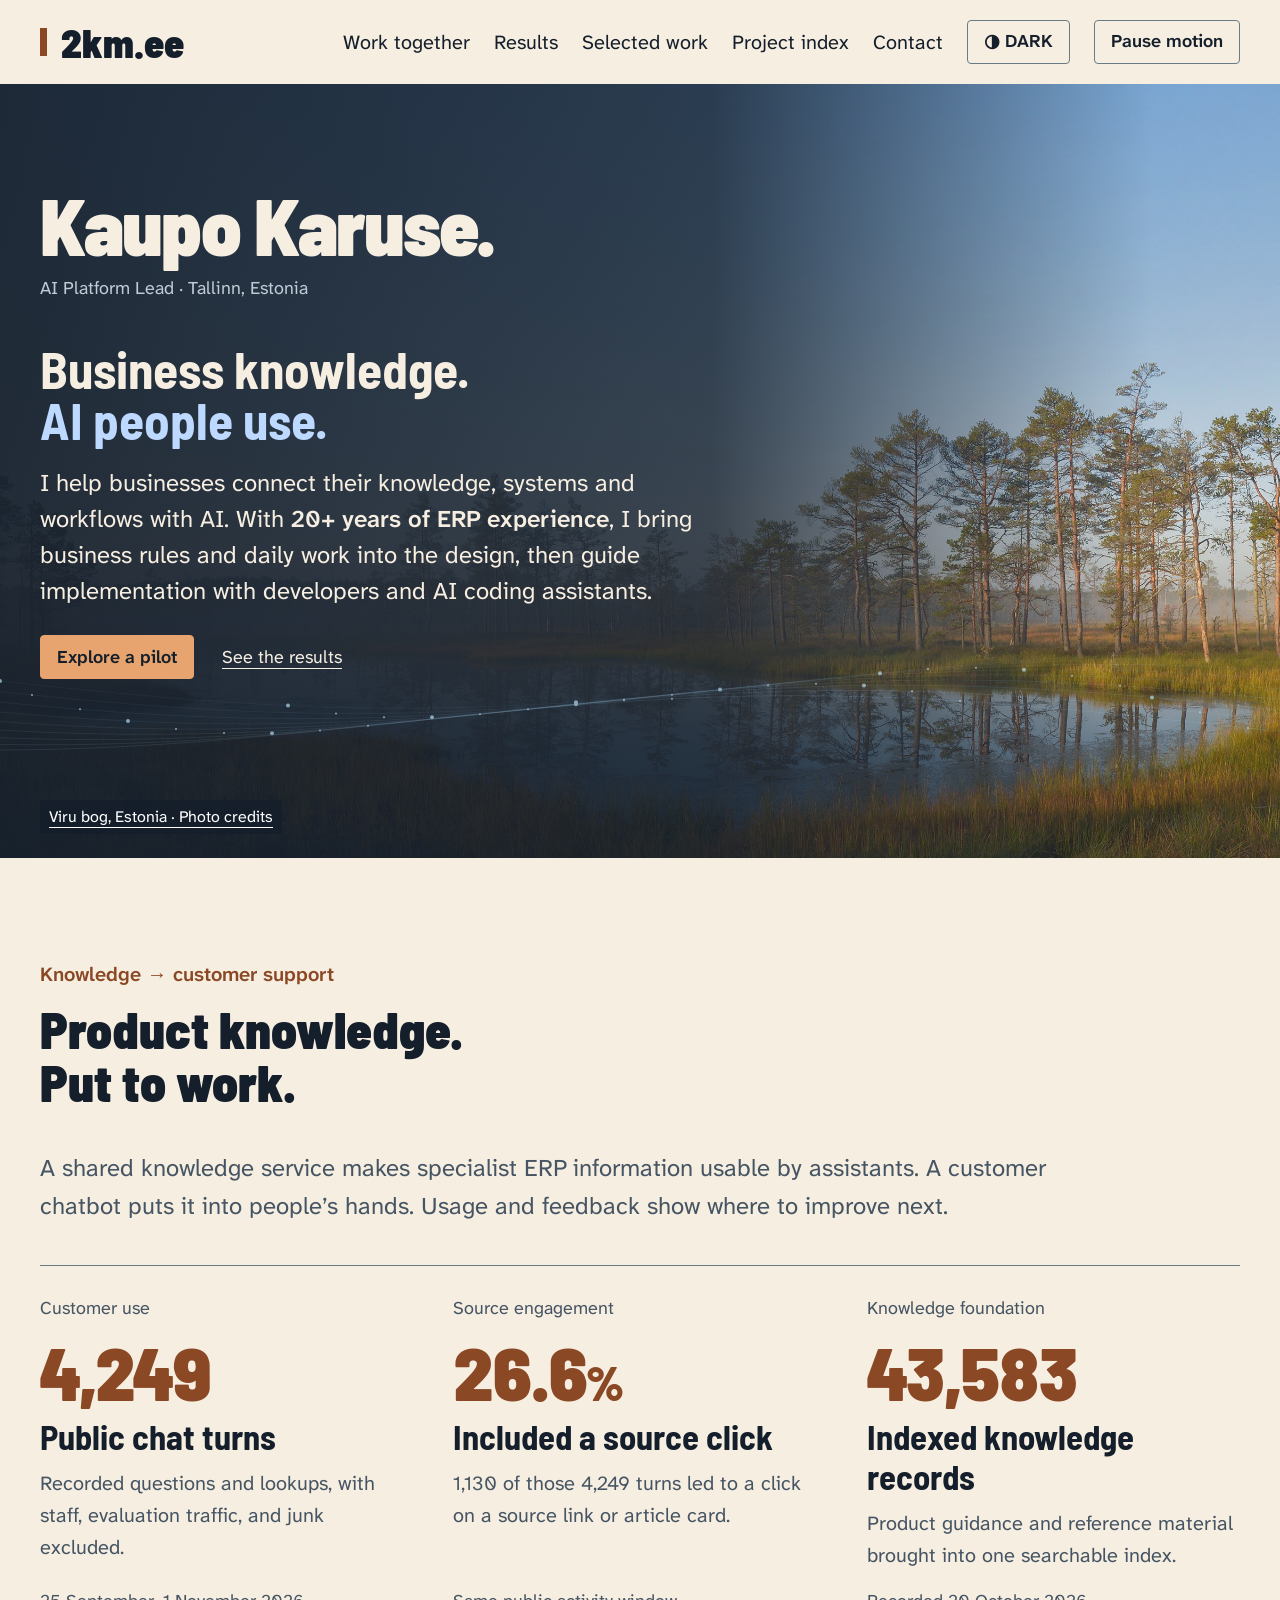
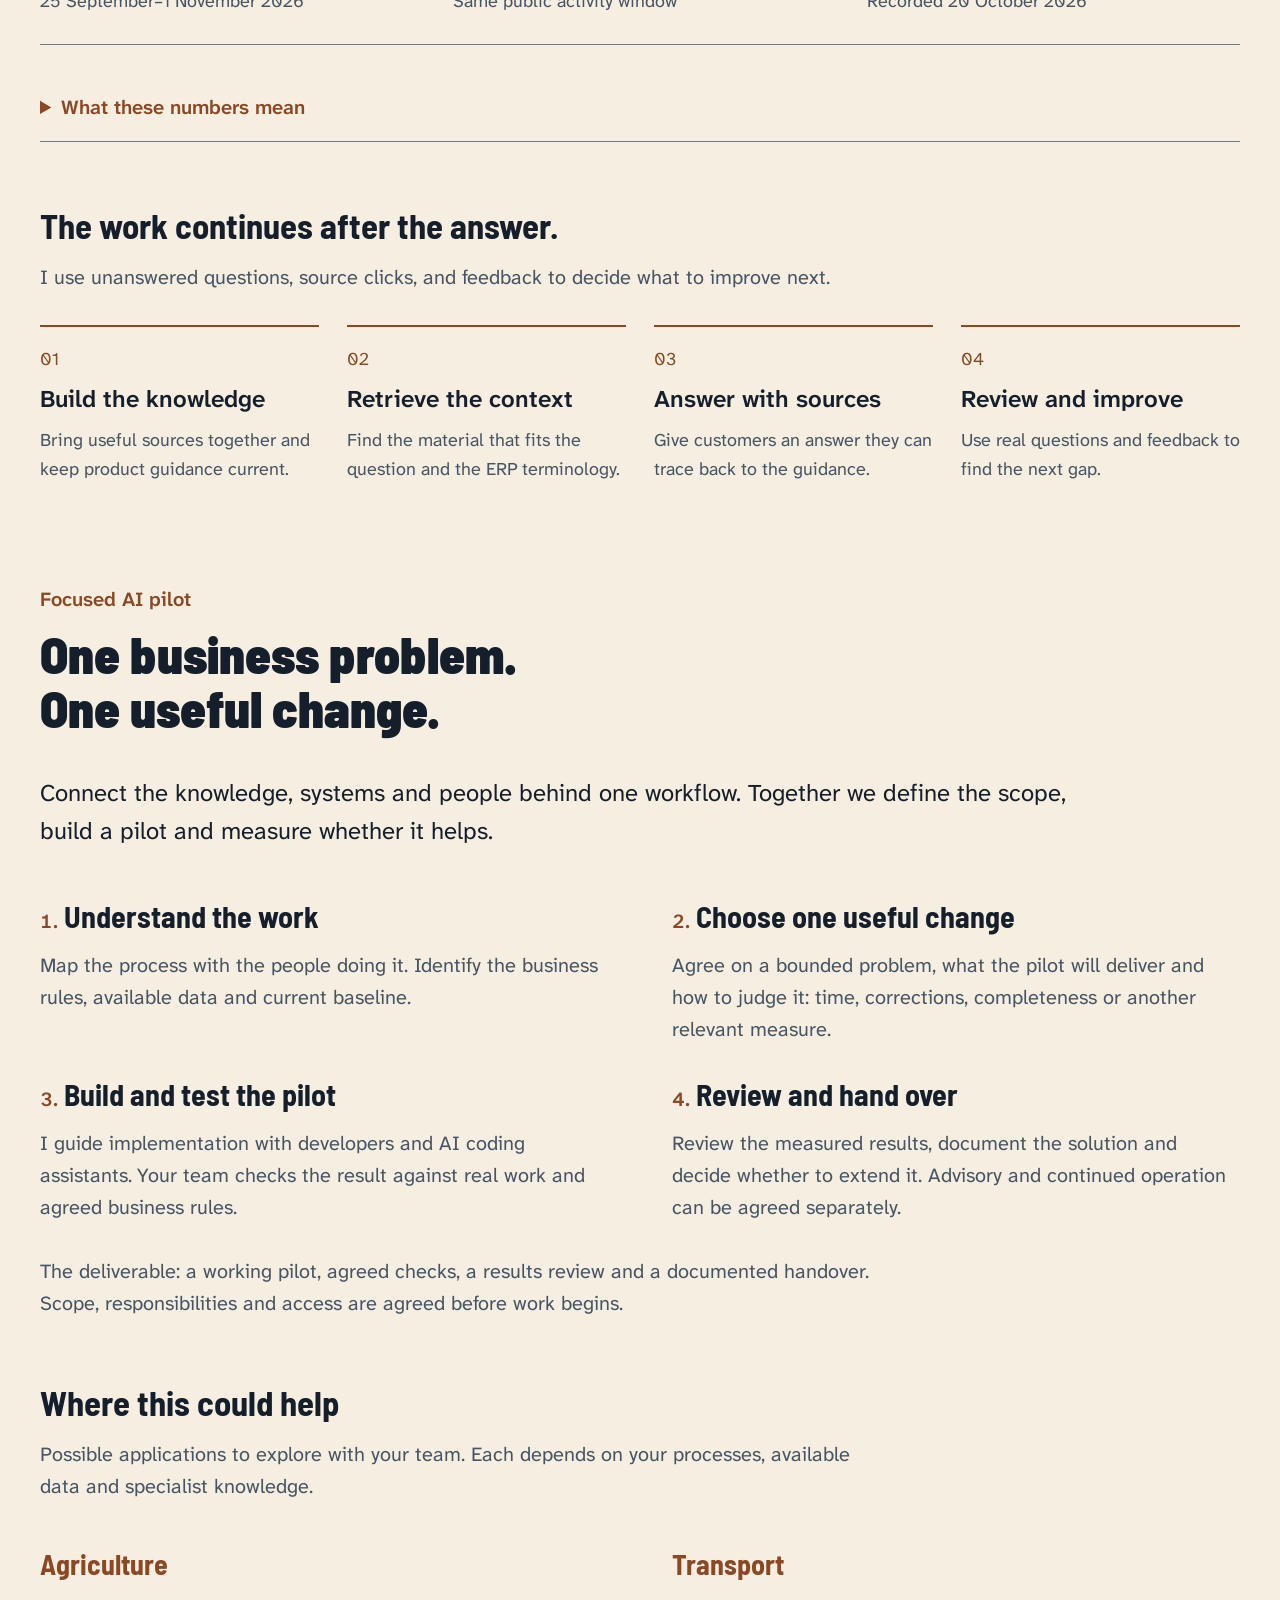
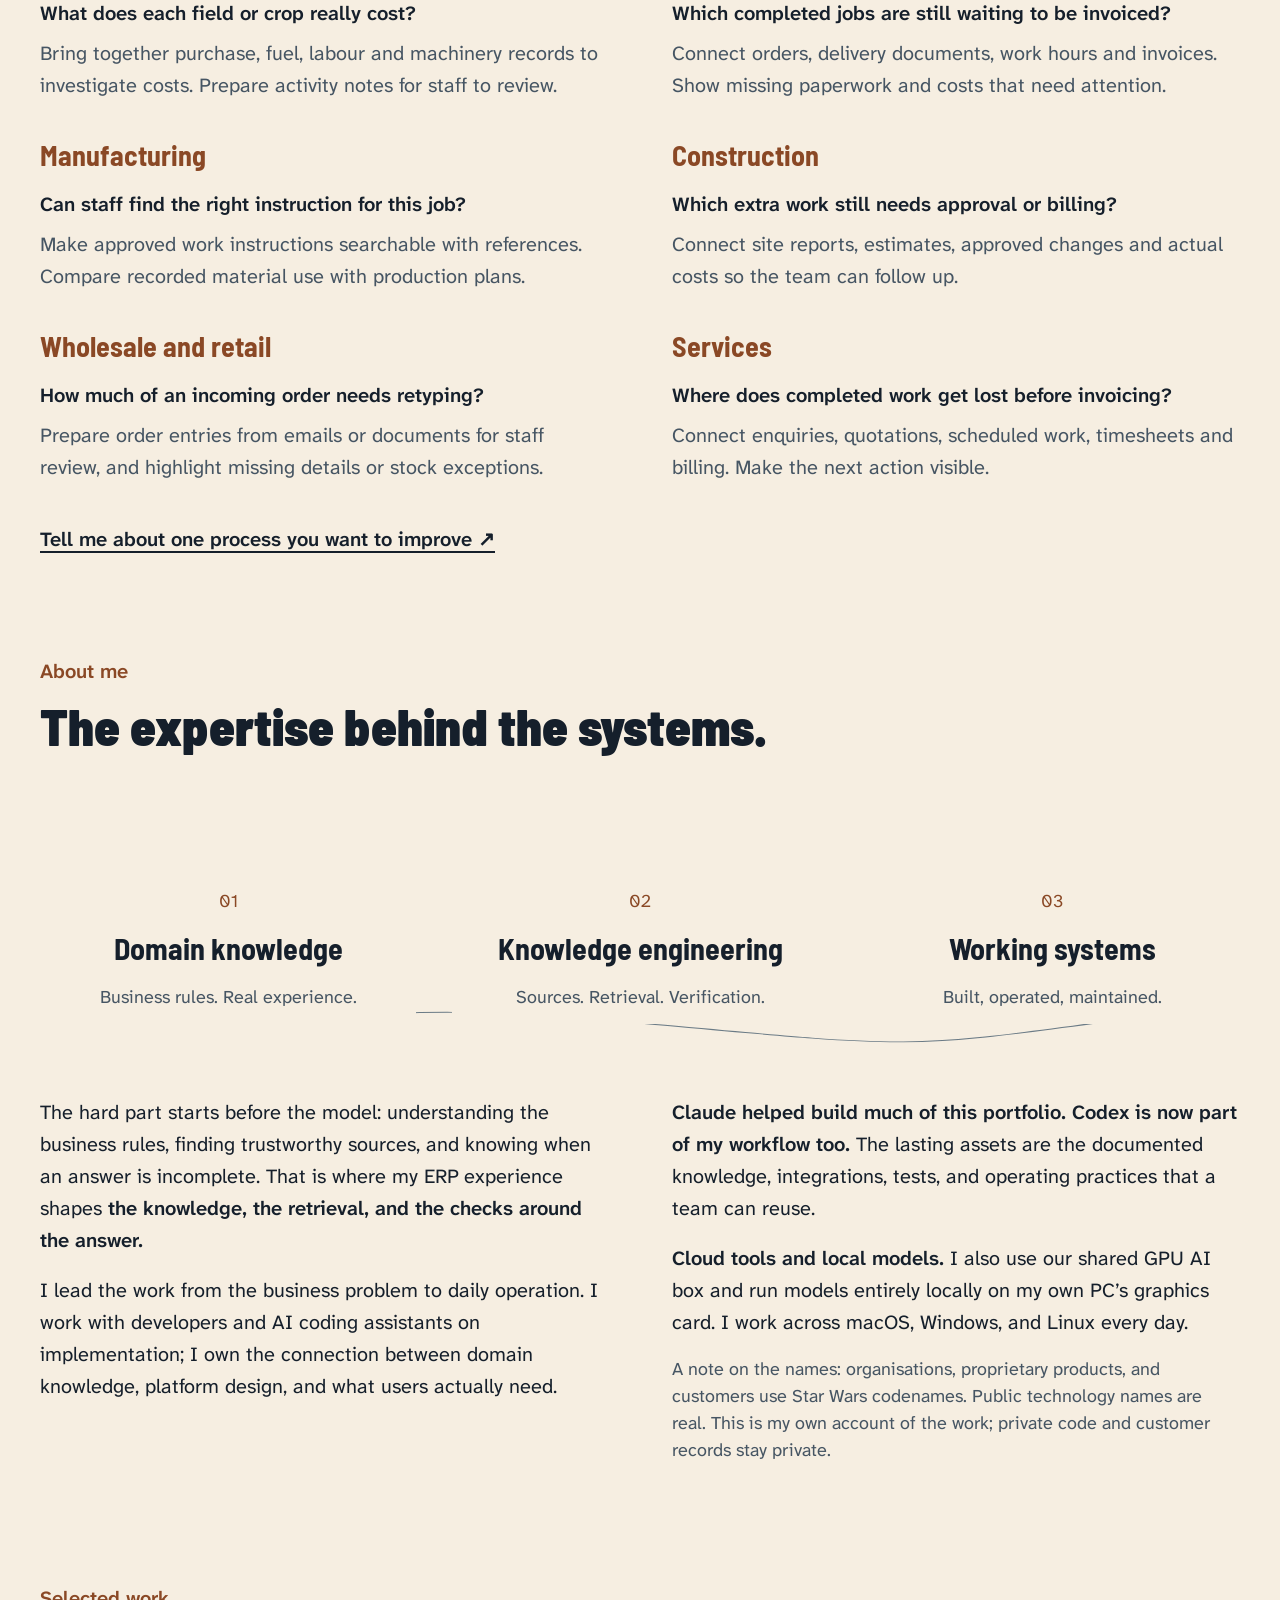
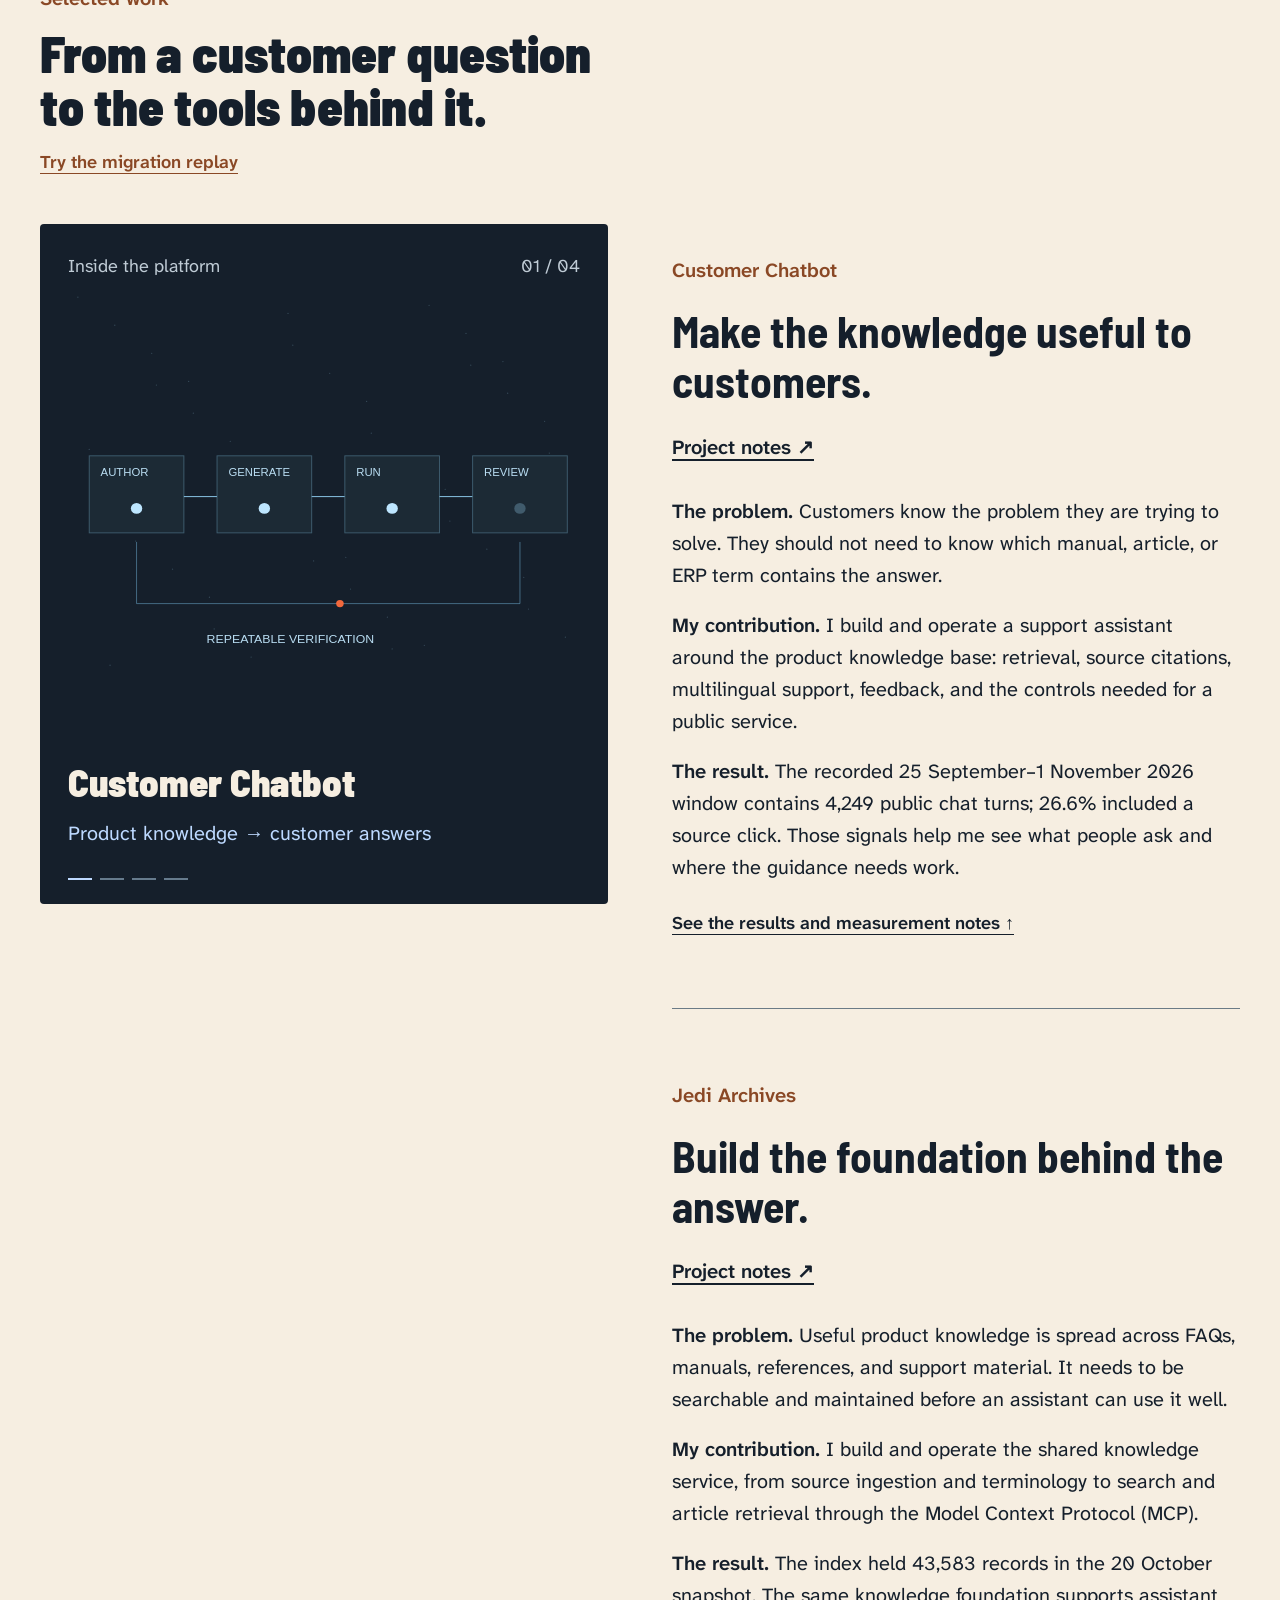
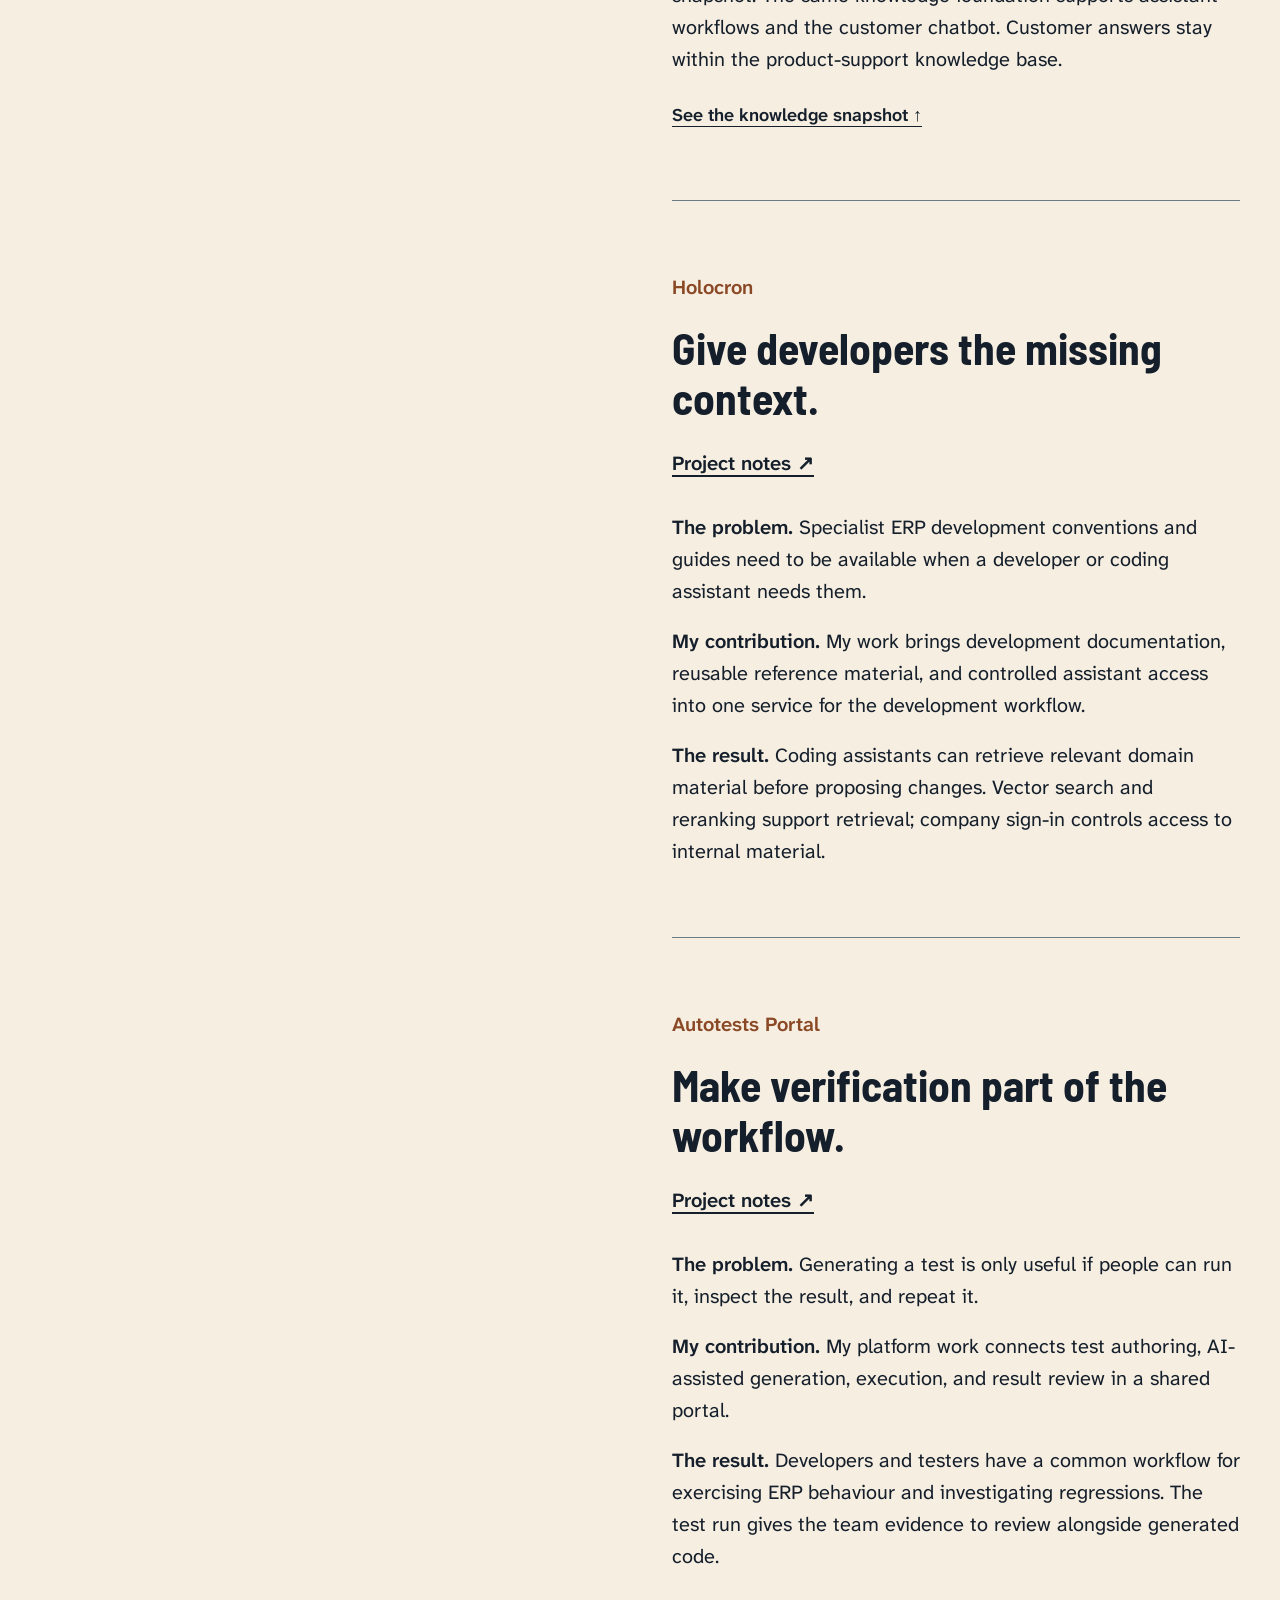
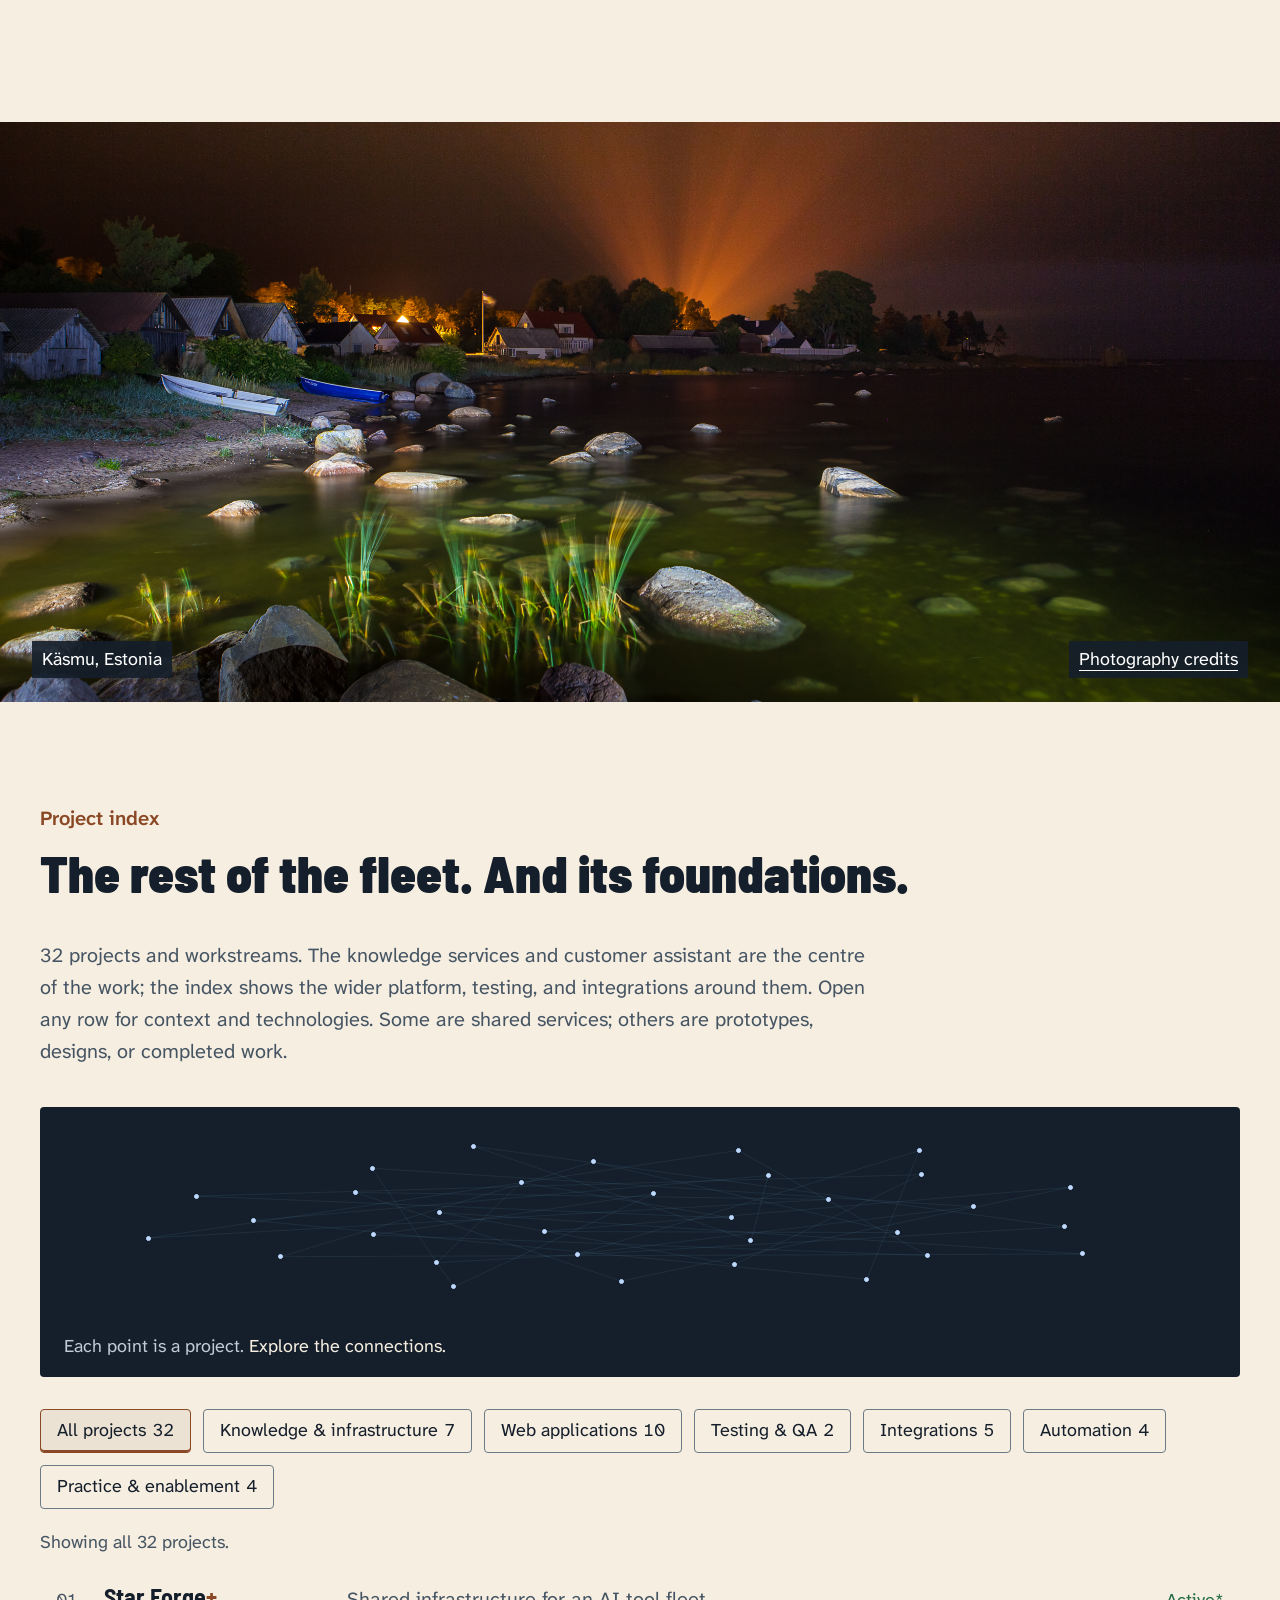
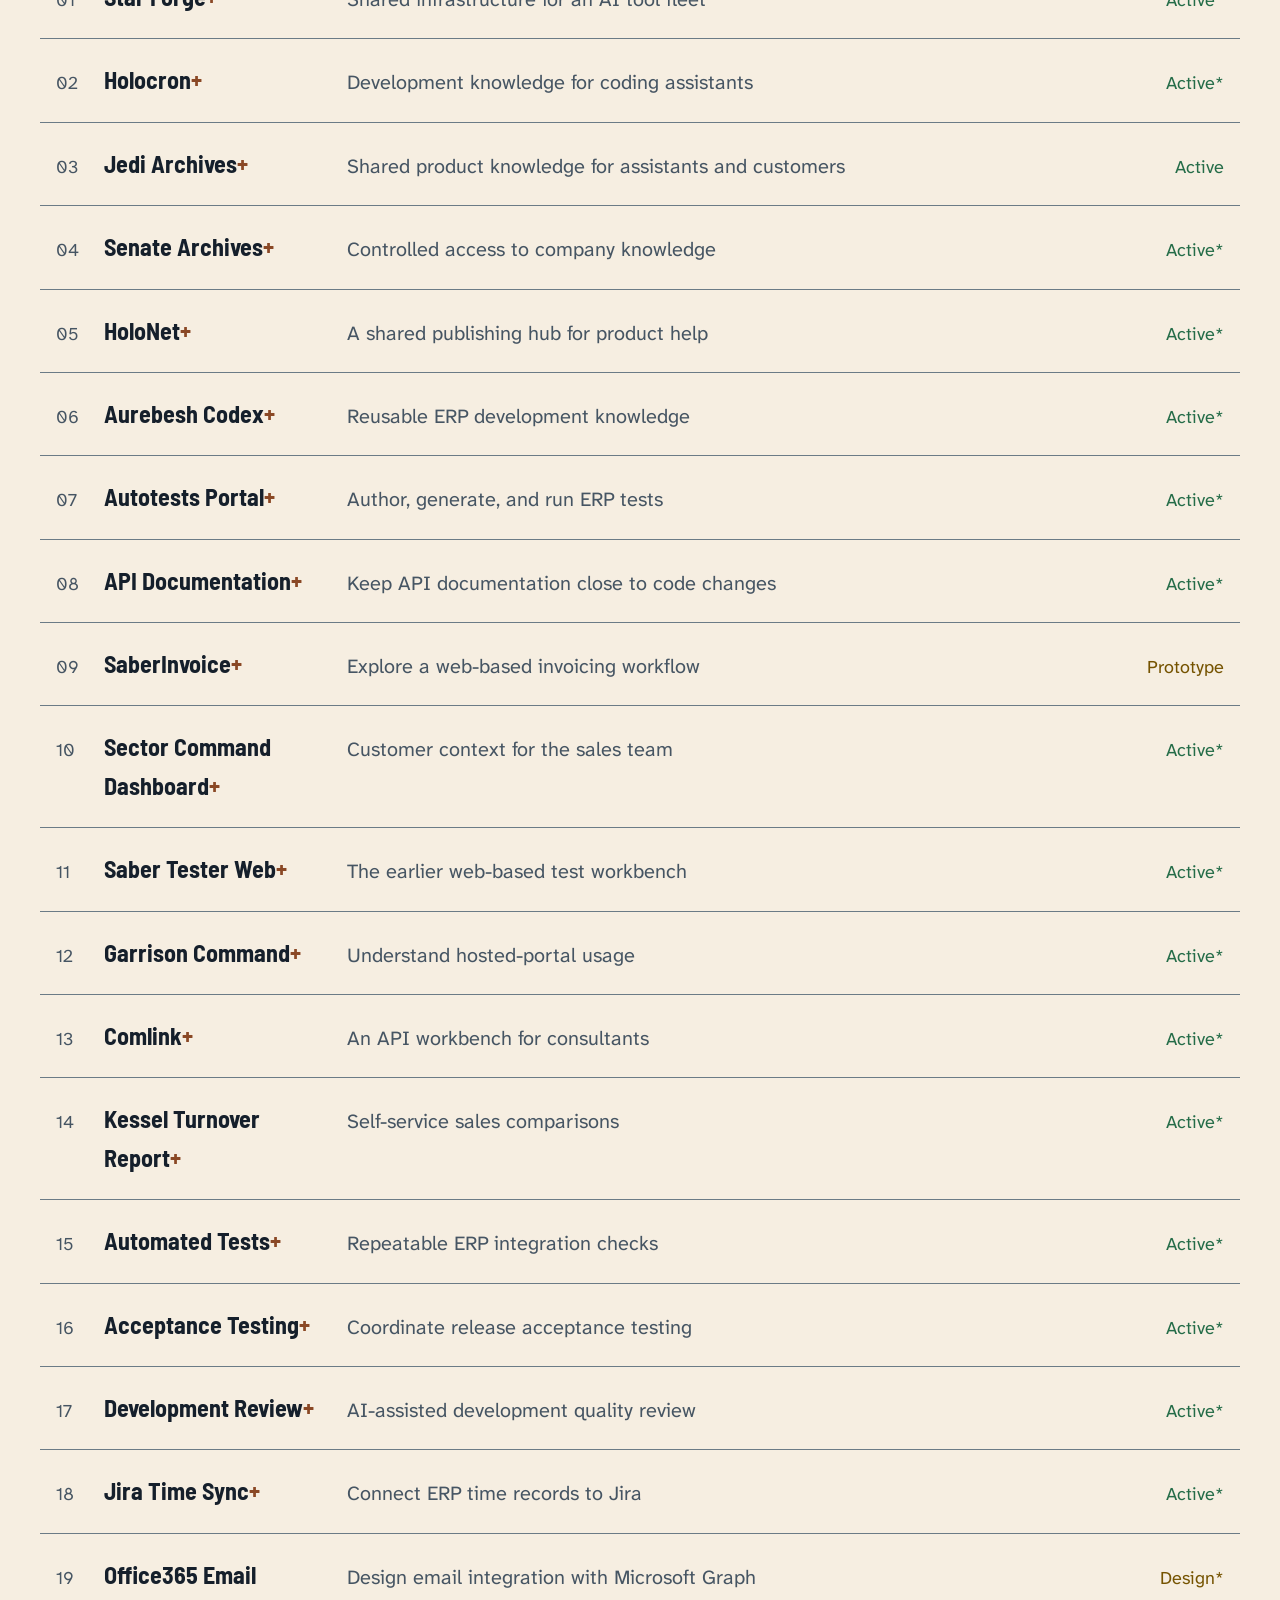
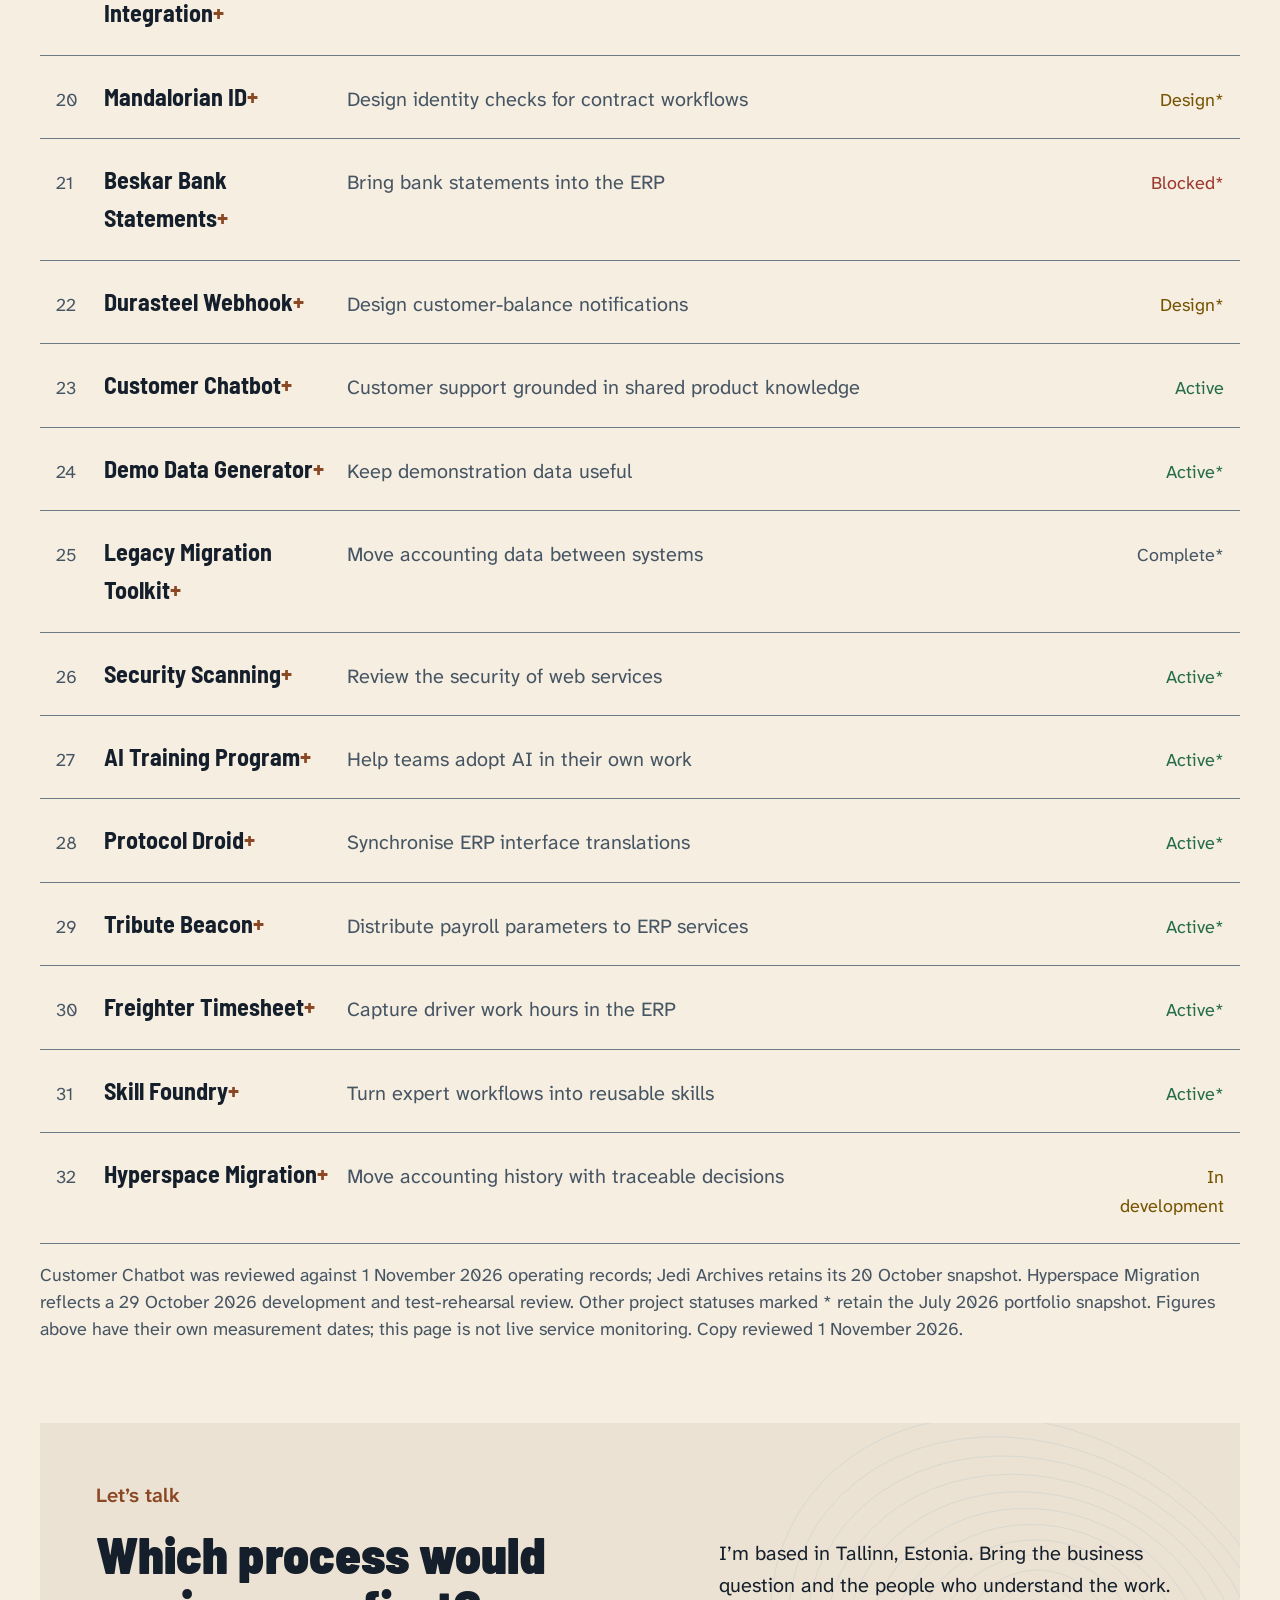
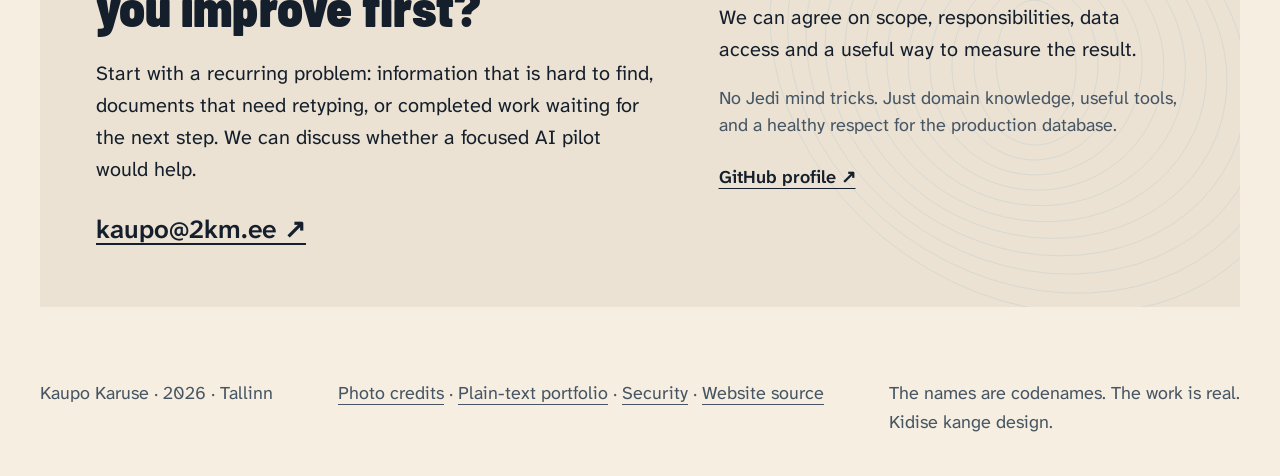
==== commit cd028ed1: "Publish the fictional ERP migration replay" ====
--- a/index.html
+++ b/index.html
@@ -55,7 +55,7 @@
   <p class="offer-next"><a href="mailto:kaupo@2km.ee">Tell me about one process you want to improve ↗</a></p>
 </section>
 <section class="section" id="about" aria-labelledby="about-heading"><div class="section-heading"><span class="section-no">About me</span><h2 id="about-heading">The expertise behind the systems.</h2></div><div class="knowledge-flow" aria-label="ERP domain knowledge connects through knowledge engineering to working systems"><svg viewBox="0 0 1000 160" preserveAspectRatio="none" aria-hidden="true"><path class="flow-base" d="M120 80 C280 80 280 25 500 80 S720 140 880 80"/><path class="flow-live" pathLength="1" d="M120 80 C280 80 280 25 500 80 S720 140 880 80"/></svg><div class="flow-node"><span>01</span><strong>Domain knowledge</strong><small>Business rules. Real experience.</small></div><div class="flow-node"><span>02</span><strong>Knowledge engineering</strong><small>Sources. Retrieval. Verification.</small></div><div class="flow-node"><span>03</span><strong>Working systems</strong><small>Built, operated, maintained.</small></div></div><div class="about-grid"><div><p>The hard part starts before the model: understanding the business rules, finding trustworthy sources, and knowing when an answer is incomplete. That is where my ERP experience shapes <strong>the knowledge, the retrieval, and the checks around the answer.</strong></p><p>I lead the work from the business problem to daily operation. I work with developers and AI coding assistants on implementation; I own the connection between domain knowledge, platform design, and what users actually need.</p></div><div><p><strong>Claude helped build much of this portfolio. Codex is now part of my workflow too.</strong> The lasting assets are the documented knowledge, integrations, tests, and operating practices that a team can reuse.</p><p><strong>Cloud tools and local models.</strong> I also use our shared GPU AI box and run models entirely locally on my own PC’s graphics card. I work across macOS, Windows, and Linux every day.</p><p class="margin-note">A note on the names: organisations, proprietary products, and customers use Star Wars codenames. Public technology names are real. This is my own account of the work; private code and customer records stay private.</p></div></div></section>
-<section class="section" id="selected-work" aria-labelledby="selected-heading"><div class="section-heading"><span class="section-no">Selected work</span><h2 id="selected-heading">From a customer question<br class="wide-break"> to the tools behind it.</h2></div><div class="work-layout"><aside class="work-visual" hidden aria-label="Conceptual illustration of the selected project"><div class="visual-overline"><span>Inside the platform</span><span id="work-counter">01 / 04</span></div><canvas data-scene="work" aria-hidden="true"></canvas><div class="visual-caption"><p id="work-label">Customer Chatbot</p><span id="work-description">Product knowledge → customer answers</span></div><div class="work-dots" aria-hidden="true"><i></i><i></i><i></i><i></i></div></aside><div class="work-stories"><article class="case" data-work="0" data-illustration="chatbot" data-caption="Product knowledge → customer answers" id="work-story-1"><div class="case-title"><p class="eyebrow">Customer Chatbot</p><h3>Make the knowledge useful to customers.</h3><a href="#customer-chatbot">Project notes ↗</a></div><div class="case-body"><p><b>The problem.</b> Customers know the problem they are trying to solve. They should not need to know which manual, article, or ERP term contains the answer.</p><p><b>My contribution.</b> I build and operate a support assistant around the product knowledge base: retrieval, source citations, multilingual support, feedback, and the controls needed for a public service.</p><p><b>The result.</b> The recorded 25 September–1 November 2026 window contains 4,249 public chat turns; 26.6% included a source click. Those signals help me see what people ask and where the guidance needs work.</p><a class="case-evidence-link" href="#results">See the results and measurement notes ↑</a></div></article>
+<section class="section" id="selected-work" aria-labelledby="selected-heading"><div class="section-heading"><span class="section-no">Selected work</span><h2 id="selected-heading">From a customer question<br class="wide-break"> to the tools behind it.</h2><a class="replay-link" href="/migration-replay">Try the migration replay</a></div><div class="work-layout"><aside class="work-visual" hidden aria-label="Conceptual illustration of the selected project"><div class="visual-overline"><span>Inside the platform</span><span id="work-counter">01 / 04</span></div><canvas data-scene="work" aria-hidden="true"></canvas><div class="visual-caption"><p id="work-label">Customer Chatbot</p><span id="work-description">Product knowledge → customer answers</span></div><div class="work-dots" aria-hidden="true"><i></i><i></i><i></i><i></i></div></aside><div class="work-stories"><article class="case" data-work="0" data-illustration="chatbot" data-caption="Product knowledge → customer answers" id="work-story-1"><div class="case-title"><p class="eyebrow">Customer Chatbot</p><h3>Make the knowledge useful to customers.</h3><a href="#customer-chatbot">Project notes ↗</a></div><div class="case-body"><p><b>The problem.</b> Customers know the problem they are trying to solve. They should not need to know which manual, article, or ERP term contains the answer.</p><p><b>My contribution.</b> I build and operate a support assistant around the product knowledge base: retrieval, source citations, multilingual support, feedback, and the controls needed for a public service.</p><p><b>The result.</b> The recorded 25 September–1 November 2026 window contains 4,249 public chat turns; 26.6% included a source click. Those signals help me see what people ask and where the guidance needs work.</p><a class="case-evidence-link" href="#results">See the results and measurement notes ↑</a></div></article>
 <article class="case" data-work="1" data-illustration="knowledge" data-caption="Scattered guidance → shared knowledge" id="work-story-2"><div class="case-title"><p class="eyebrow">Jedi Archives</p><h3>Build the foundation behind the answer.</h3><a href="#jedi-archives">Project notes ↗</a></div><div class="case-body"><p><b>The problem.</b> Useful product knowledge is spread across FAQs, manuals, references, and support material. It needs to be searchable and maintained before an assistant can use it well.</p><p><b>My contribution.</b> I build and operate the shared knowledge service, from source ingestion and terminology to search and article retrieval through the Model Context Protocol (MCP).</p><p><b>The result.</b> The index held 43,583 records in the 20 October snapshot. The same knowledge foundation supports assistant workflows and the customer chatbot. Customer answers stay within the product-support knowledge base.</p><a class="case-evidence-link" href="#results">See the knowledge snapshot ↑</a></div></article>
 <article class="case" data-work="2" data-illustration="development" data-caption="Development guides → relevant context" id="work-story-3"><div class="case-title"><p class="eyebrow">Holocron</p><h3>Give developers the missing context.</h3><a href="#holocron">Project notes ↗</a></div><div class="case-body"><p><b>The problem.</b> Specialist ERP development conventions and guides need to be available when a developer or coding assistant needs them.</p><p><b>My contribution.</b> My work brings development documentation, reusable reference material, and controlled assistant access into one service for the development workflow.</p><p><b>The result.</b> Coding assistants can retrieve relevant domain material before proposing changes. Vector search and reranking support retrieval; company sign-in controls access to internal material.</p></div></article>
 <article class="case" data-work="3" data-illustration="testing" data-caption="Generate → run → inspect → repeat" id="work-story-4"><div class="case-title"><p class="eyebrow">Autotests Portal</p><h3>Make verification part of the workflow.</h3><a href="#autotests-portal">Project notes ↗</a></div><div class="case-body"><p><b>The problem.</b> Generating a test is only useful if people can run it, inspect the result, and repeat it.</p><p><b>My contribution.</b> My platform work connects test authoring, AI-assisted generation, execution, and result review in a shared portal.</p><p><b>The result.</b> Developers and testers have a common workflow for exercising ERP behaviour and investigating regressions. The test run gives the team evidence to review alongside generated code.</p></div></article></div></div></section>
@@ -95,6 +95,6 @@
 <details class="entry" data-cat="web" id="tribute-beacon"><summary class="row"><span class="no">29</span><span class="name">Tribute Beacon</span><span class="desc">Distribute payroll parameters to ERP services</span><span class="status st-active">Active*</span></summary><div class="detail"><p>A small service supplies payroll parameters and public-holiday data through an API. Administration, refresh jobs, migrations, and audit history support maintenance of changing business rules.</p><p class="tech">Web applications · Python, FastAPI, SQLAlchemy, PostgreSQL, APScheduler, Docker</p><a href="#tribute-beacon" class="permalink" aria-label="Permanent link to Tribute Beacon">Permanent link</a></div></details>
 <details class="entry" data-cat="web" id="freighter-timesheet"><summary class="row"><span class="no">30</span><span class="name">Freighter Timesheet</span><span class="desc">Capture driver work hours in the ERP</span><span class="status st-active">Active*</span></summary><div class="detail"><p>A web application lets drivers submit work hours through the ERP API. Separate customer deployments and server-side role checks support scoped access and operational isolation.</p><p class="tech">Web applications · PHP 8, PostgreSQL, Docker, Apache, ERP REST API</p><a href="#freighter-timesheet" class="permalink" aria-label="Permanent link to Freighter Timesheet">Permanent link</a></div></details>
 <details class="entry" data-cat="other" id="skill-foundry"><summary class="row"><span class="no">31</span><span class="name">Skill Foundry</span><span class="desc">Turn expert workflows into reusable skills</span><span class="status st-active">Active*</span></summary><div class="detail"><p>Versioned assistant skills package repeatable work such as document-template editing and structured bug reporting. They make established conventions easier to apply across a team.</p><p class="tech">Practice &amp; enablement · Claude Skills, Python, Aurebesh, Jira API</p><a href="#skill-foundry" class="permalink" aria-label="Permanent link to Skill Foundry">Permanent link</a></div></details>
-<details class="entry" data-cat="web" id="hyperspace-migration"><summary class="row"><span class="no">32</span><span class="name">Hyperspace Migration</span><span class="desc">Move accounting history with traceable decisions</span><span class="status st-design">In development</span></summary><div class="detail"><p>Moving a company between accounting systems means preserving balances, open invoices, payments, VAT and currency differences. I define the accounting rules, migration safeguards and consultant workflow, and guide implementation with AI coding assistants. The application preserves raw extracts, records mapping decisions, verifies target settings and loads a frozen plan with recovery after interrupted requests. A 486-record test-company rehearsal completed, including recovery after a lost API response. Automated reconciliation and final cut-over remain in development.</p><p class="tech">Web applications · TypeScript, Fastify, React, PostgreSQL, REST APIs, Docker</p><a href="#hyperspace-migration" class="permalink" aria-label="Permanent link to Hyperspace Migration">Permanent link</a></div></details></div><p class="margin-note project-status-note">Customer Chatbot was reviewed against 1 November 2026 operating records; Jedi Archives retains its 20 October snapshot. Hyperspace Migration reflects a 29 October 2026 development and test-rehearsal review. Other project statuses marked * retain the July 2026 portfolio snapshot. Figures above have their own measurement dates; this page is not live service monitoring. Copy reviewed 1 November 2026.</p></section>
+<details class="entry" data-cat="web" id="hyperspace-migration"><summary class="row"><span class="no">32</span><span class="name">Hyperspace Migration</span><span class="desc">Move accounting history with traceable decisions</span><span class="status st-design">In development</span></summary><div class="detail"><p>Moving a company between accounting systems means preserving balances, open invoices, payments, VAT and currency differences. I define the accounting rules, migration safeguards and consultant workflow, and guide implementation with AI coding assistants. The application preserves raw extracts, records mapping decisions, verifies target settings and loads a frozen plan with recovery after interrupted requests. A 486-record test-company rehearsal completed, including recovery after a lost API response. Automated reconciliation and final cut-over remain in development.</p><p><a class="replay-link" href="/migration-replay">Try the fictional migration replay</a></p><p class="tech">Web applications · TypeScript, Fastify, React, PostgreSQL, REST APIs, Docker</p><a href="#hyperspace-migration" class="permalink" aria-label="Permanent link to Hyperspace Migration">Permanent link</a></div></details></div><p class="margin-note project-status-note">Customer Chatbot was reviewed against 1 November 2026 operating records; Jedi Archives retains its 20 October snapshot. Hyperspace Migration reflects a 29 October 2026 development and test-rehearsal review. Other project statuses marked * retain the July 2026 portfolio snapshot. Figures above have their own measurement dates; this page is not live service monitoring. Copy reviewed 1 November 2026.</p></section>
 <section class="contact" id="contact" aria-labelledby="contact-heading"><div class="contact-art" aria-hidden="true"><canvas data-scene="contact"></canvas></div><div><p class="eyebrow">Let’s talk</p><h2 id="contact-heading">Which process would<br class="wide-break"> you improve first?</h2><p>Start with a recurring problem: information that is hard to find, documents that need retyping, or completed work waiting for the next step. We can discuss whether a focused AI pilot would help.</p><a href="mailto:kaupo@2km.ee">kaupo@2km.ee ↗</a></div><div><p>I’m based in Tallinn, Estonia. Bring the business question and the people who understand the work. We can agree on scope, responsibilities, data access and a useful way to measure the result.</p><p class="margin-note contact-note">No Jedi mind tricks. Just domain knowledge, useful tools, and a healthy respect for the production database.</p><a href="https://github.com/obu90210">GitHub profile ↗</a></div></section></main>
 <footer class="footer"><span>Kaupo Karuse · 2026 · Tallinn</span><span><a href="/photo-credits.html">Photo credits</a> · <a href="/llms.txt">Plain-text portfolio</a> · <a href="/security.html">Security</a> · <a href="https://github.com/obu90210/2km-ee">Website source</a></span><span>The names are codenames. The work is real.<br>Kidise kange design.</span></footer></div><script src="/script.js"></script><script type="module" src="/experience.js"></script></body></html>
--- a/style.css
+++ b/style.css
@@ -80,7 +80,7 @@
 h1, h2, h3, .hero-statement, .name { font-family: var(--font-heading); }
 .toplinks a { display: inline-flex; align-items: center; min-height: var(--control-size); text-decoration: none; }
 .toplinks a:hover, .toplinks a:focus-visible { text-decoration: underline; }
-.primary-action, .theme-btn, .fbtn {
+.primary-action, .theme-btn, .utility-button, .fbtn {
   display: inline-flex;
   align-items: center;
   justify-content: center;
@@ -98,7 +98,7 @@
 }
 .primary-action { border-color: var(--action-border); background: var(--action); color: var(--action-ink); text-decoration: none; }
 .primary-action:hover { color: var(--action-ink); text-decoration: underline; }
-.theme-btn:hover, .fbtn:not([aria-pressed='true']):hover { background: var(--paper-raise); }
+.theme-btn:hover, .utility-button:hover, .fbtn:not([aria-pressed='true']):hover { background: var(--paper-raise); }
 .eyebrow, .section-no { color: var(--accent); font-size: 20px; font-weight: 600; }
 h1 { font-size: var(--type-page); font-weight: 900; line-height: 1; margin: 20px 0 12px; }
 strong, b { font-weight: 600; }
--- a/experience.css
+++ b/experience.css
@@ -30,7 +30,7 @@
 .hero-links a:not(.primary-action) { display: inline-flex; align-items: center; min-height: var(--control-size); }
 .hero-links a:not(.primary-action):hover { color: var(--scene-blue); }
 .masthead .primary-action { border-color: var(--scene-copper); background: var(--scene-copper); color: var(--scene-bg); }
-.hero-landscape { position: absolute; inset: 65% 0 8%; z-index: 0; opacity: .4; pointer-events: none; }
+.hero-landscape { position: absolute; inset: 65% 0 8%; z-index: 0; opacity: .65; pointer-events: none; }
 .hero-landscape canvas { width: 100%; height: 100%; display: block; }
 .hero-photo { position: absolute; inset: -8% 0; z-index: -2; }
 .hero-photo img { width: 100%; height: 100%; object-fit: cover; object-position: center 58%; transform: translateY(var(--photo-y, 0px)) scale(1.04); }
@@ -54,6 +54,8 @@
 .flow-node small { color: var(--muted); font-size: 18px; }
 .about-grid { gap: 64px; }
 .work-layout { display: grid; grid-template-columns: 1fr 1fr; align-items: start; gap: 64px; }
+.replay-link { display: inline-flex; align-items: center; min-height: var(--control-size); margin-top: 8px; color: var(--accent); font-size: var(--type-support); font-weight: 600; }
+.replay-link:hover { text-decoration-thickness: 2px; }
 .work-visual[hidden] + .work-stories { grid-column: 1 / -1; }
 .work-visual { position: sticky; top: 40px; height: min(680px, 82svh); min-height: 430px; background: var(--scene-bg); color: var(--scene-ink); overflow: hidden; border-radius: 4px; }
 .work-visual canvas { position: absolute; width: 100%; height: 100%; inset: 0; }
@@ -79,6 +81,13 @@
 .fleet-caption span { color: var(--scene-ink); }
 .row { transition: background .2s; }
 .row:focus-visible { background: var(--paper-raise); }
+.name::after { display: inline-block; }
+@media (prefers-reduced-motion: no-preference) {
+  html:not([data-motion='paused']) .row { transition: background .2s, padding-left .2s; }
+  html:not([data-motion='paused']) .row:is(:hover, :focus-visible) { padding-left: 24px; }
+  html:not([data-motion='paused']) .name::after { transition: transform .25s; }
+  html:not([data-motion='paused']) .entry[open] .name::after { transform: rotate(180deg); }
+}
 .contact { position: relative; isolation: isolate; overflow: hidden; min-height: 460px; width: calc(100% - 2 * var(--layout-gutter)); max-width: calc(var(--layout-width) - 2 * var(--layout-gutter)); margin-inline: auto; border-radius: 0; }
 .contact > div:not(.contact-art) { position: relative; z-index: 1; }
 .contact-art { position: absolute; inset: 0; z-index: 0; opacity: .12; pointer-events: none; }
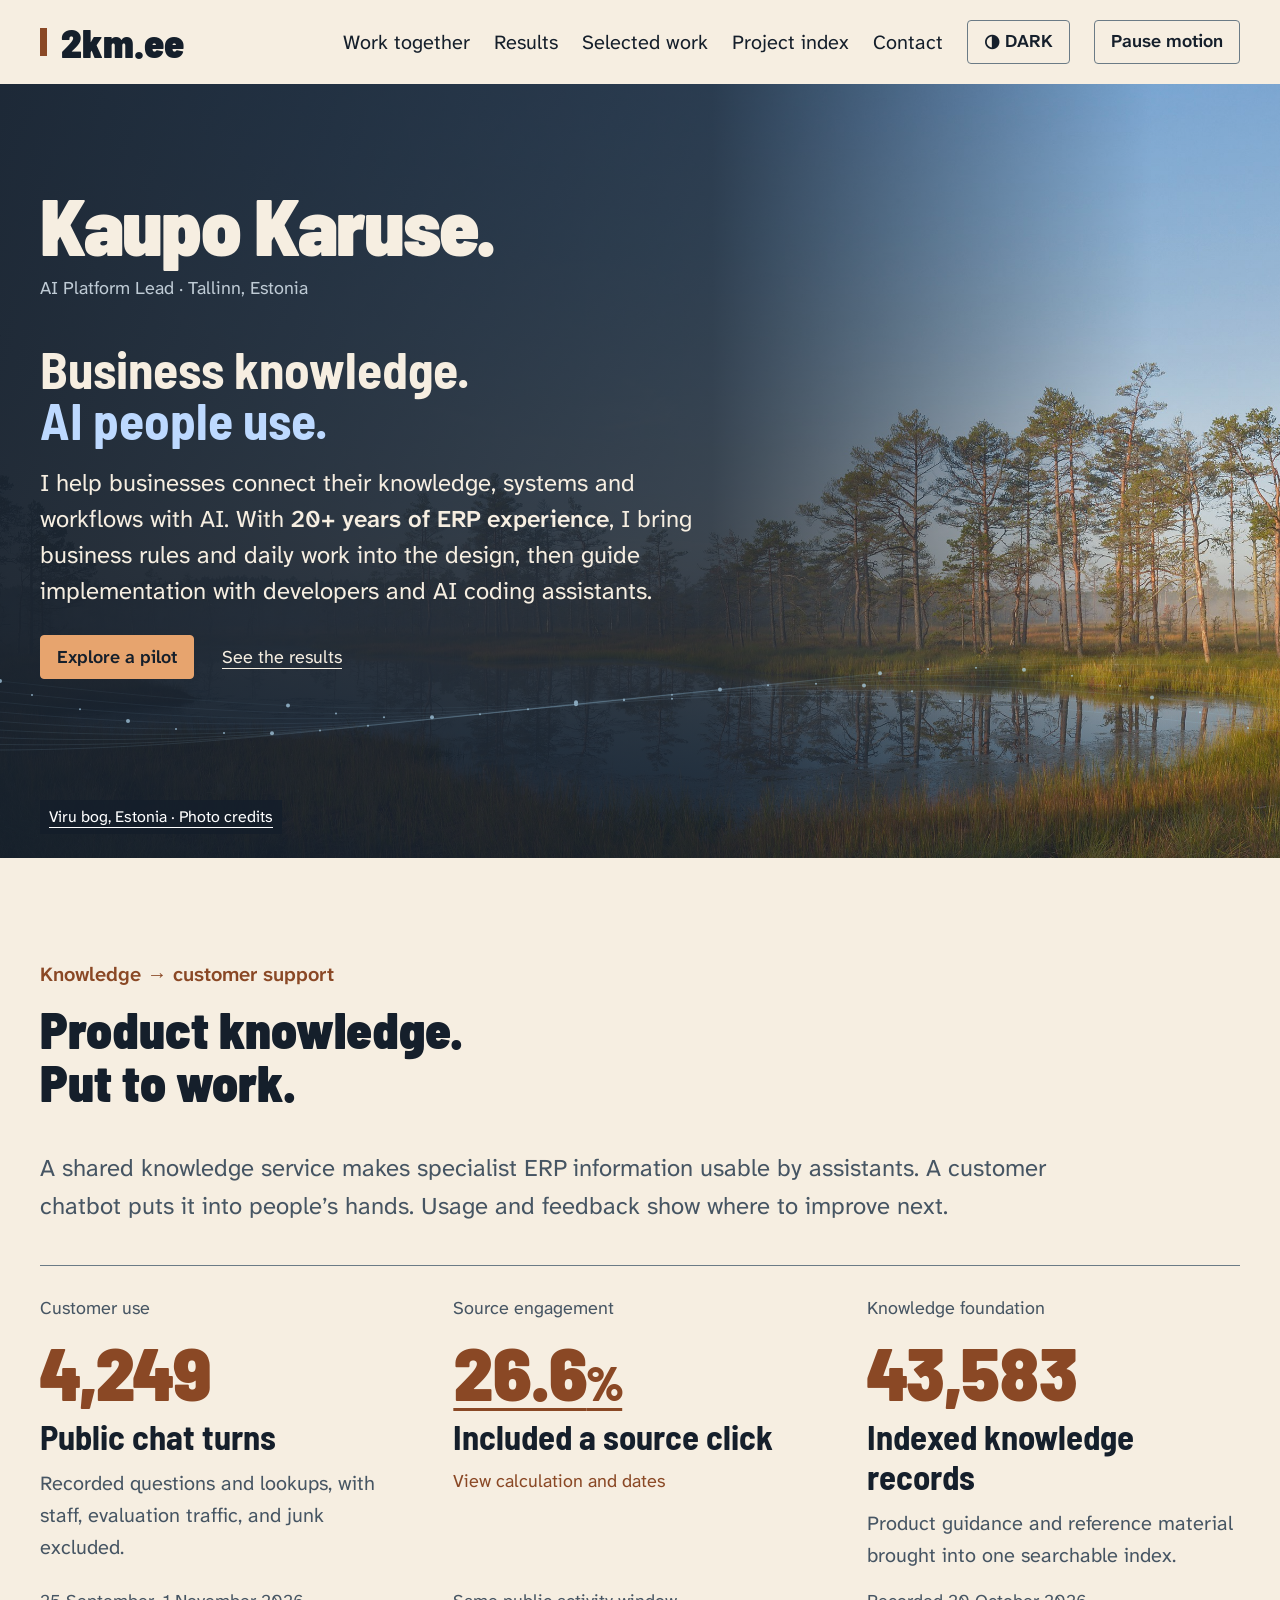
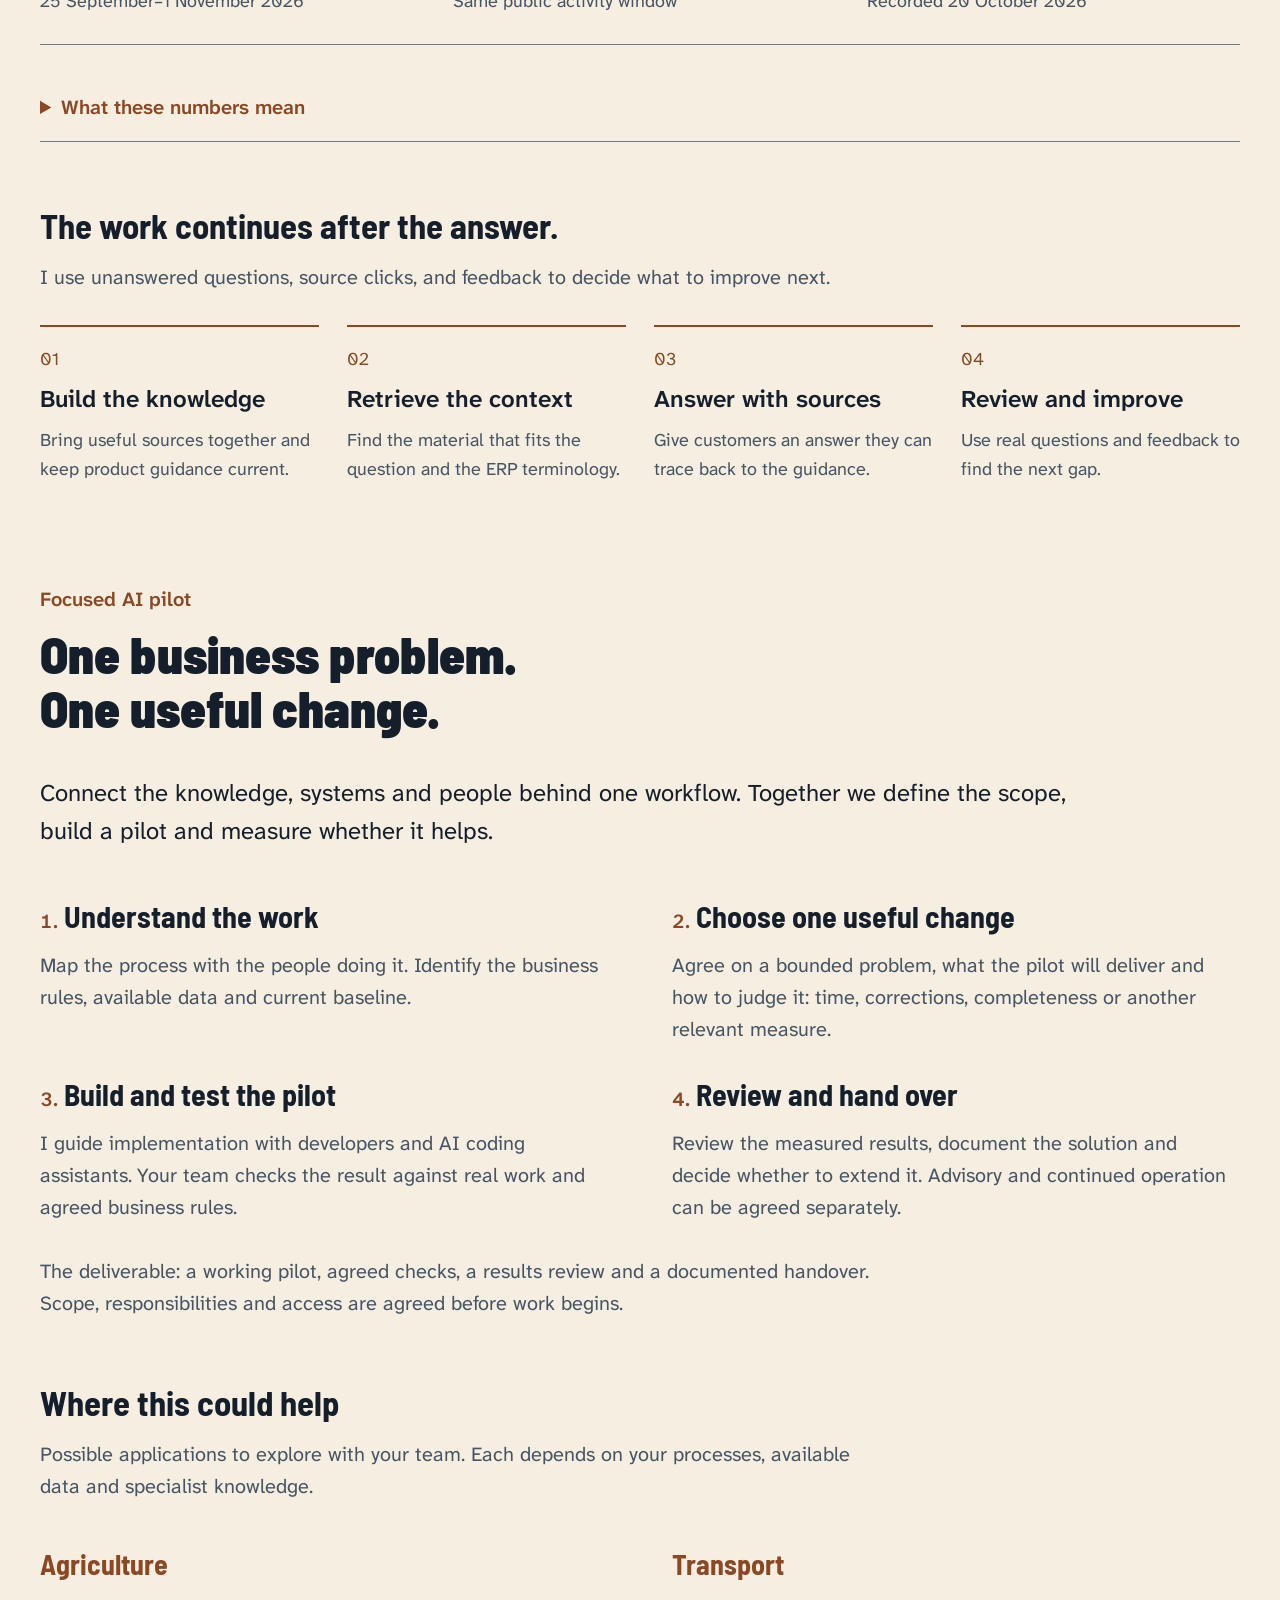
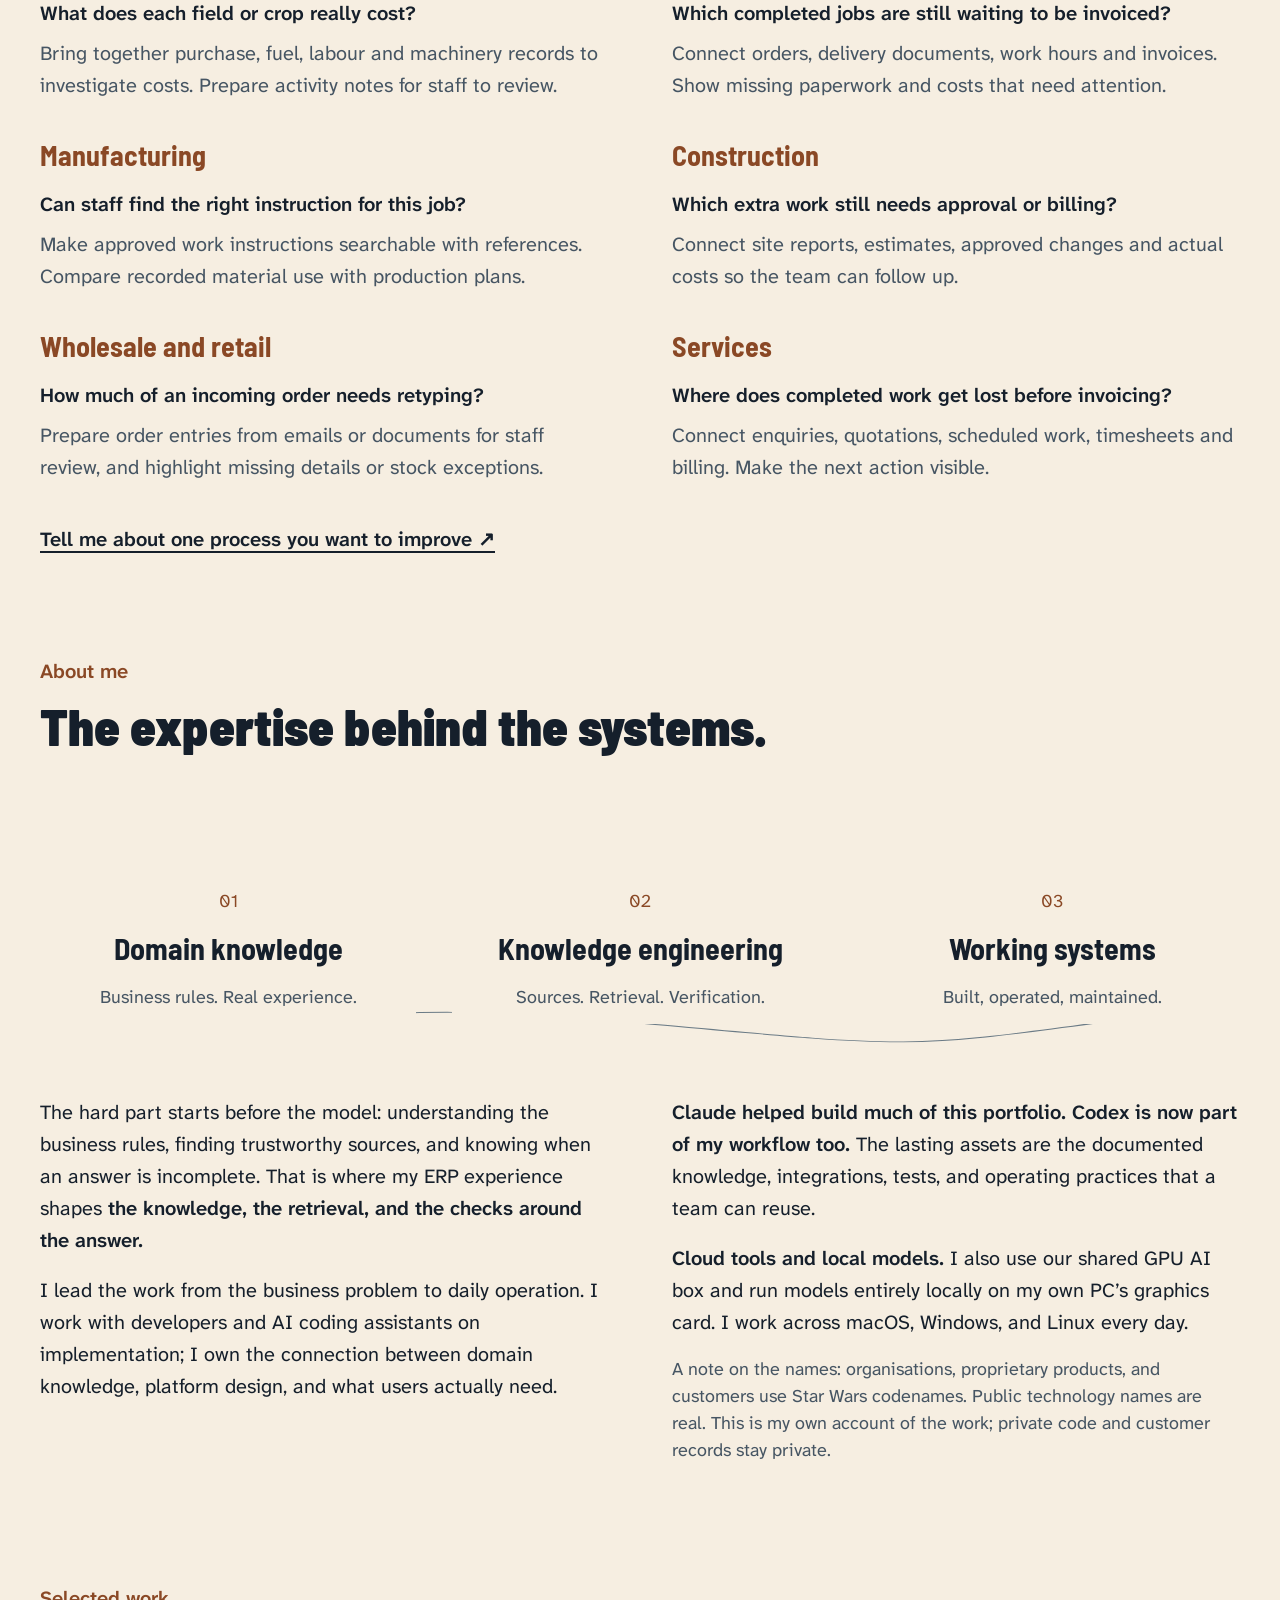
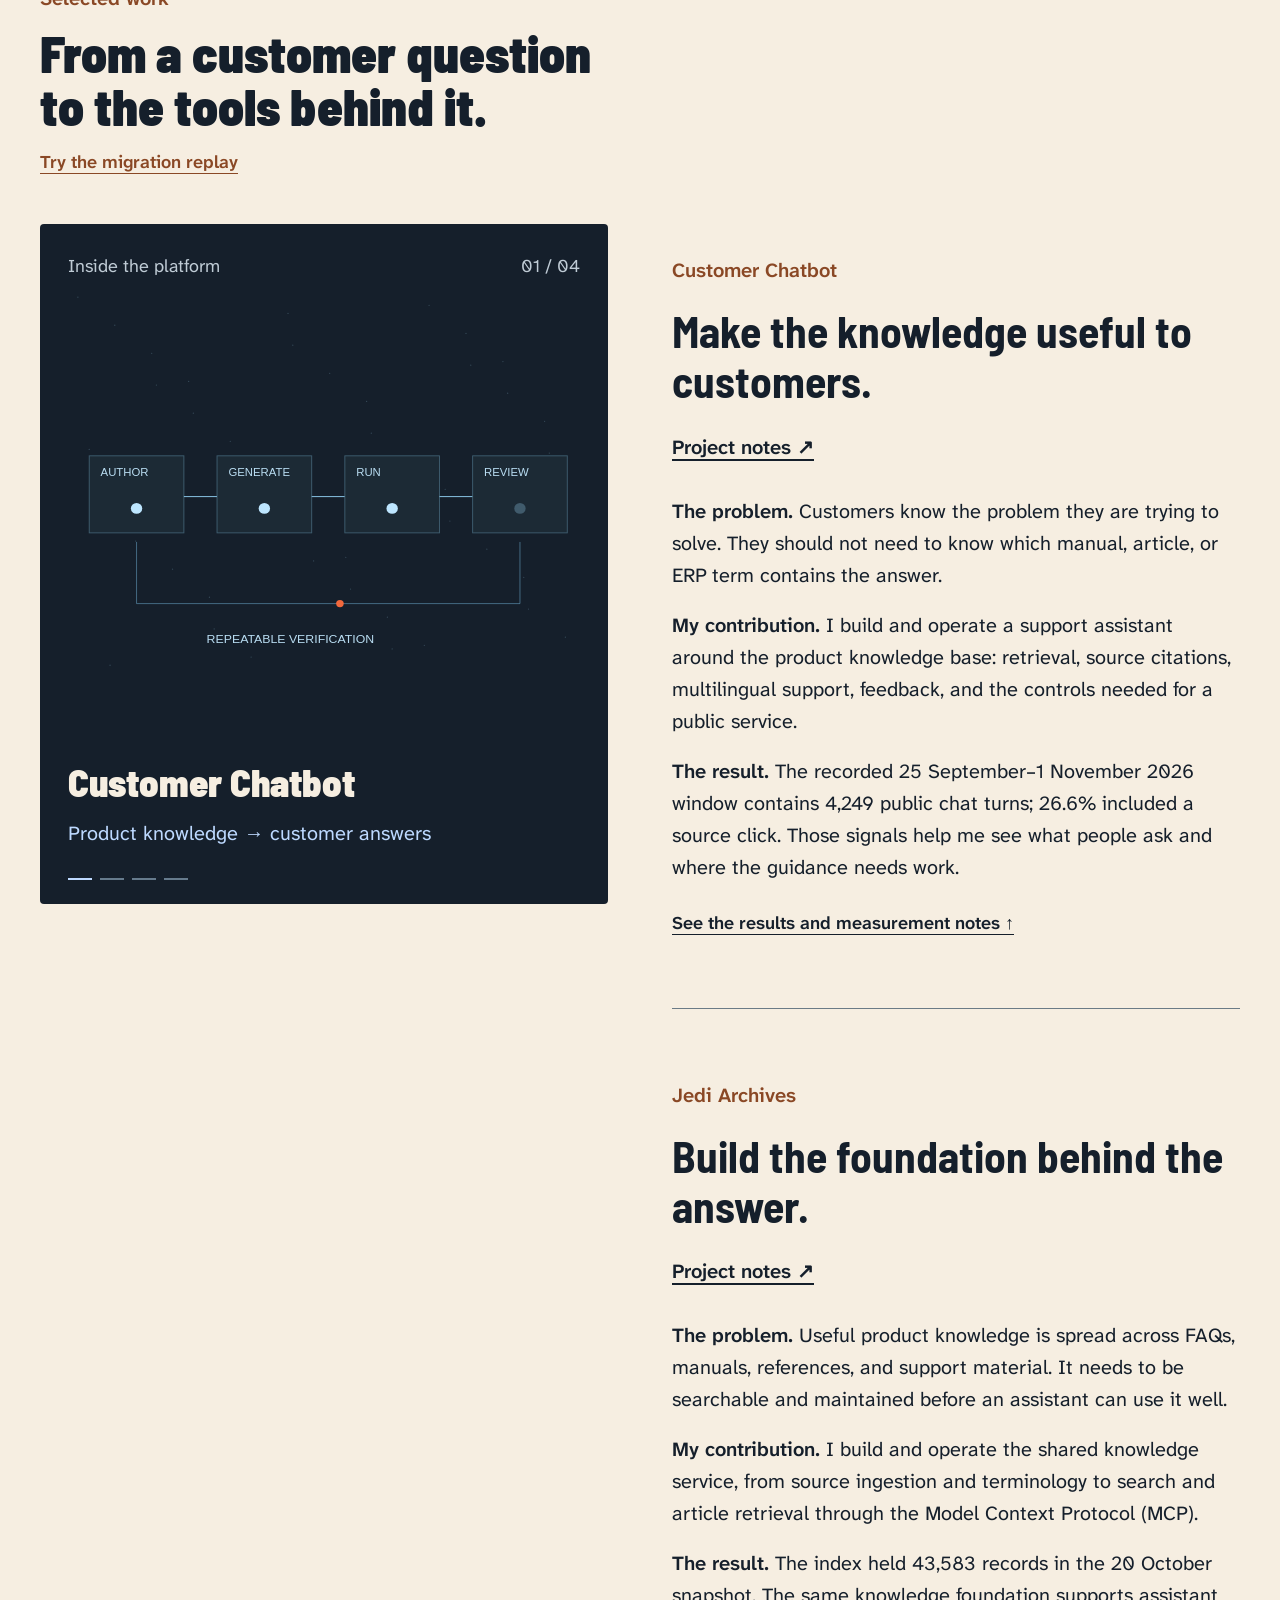
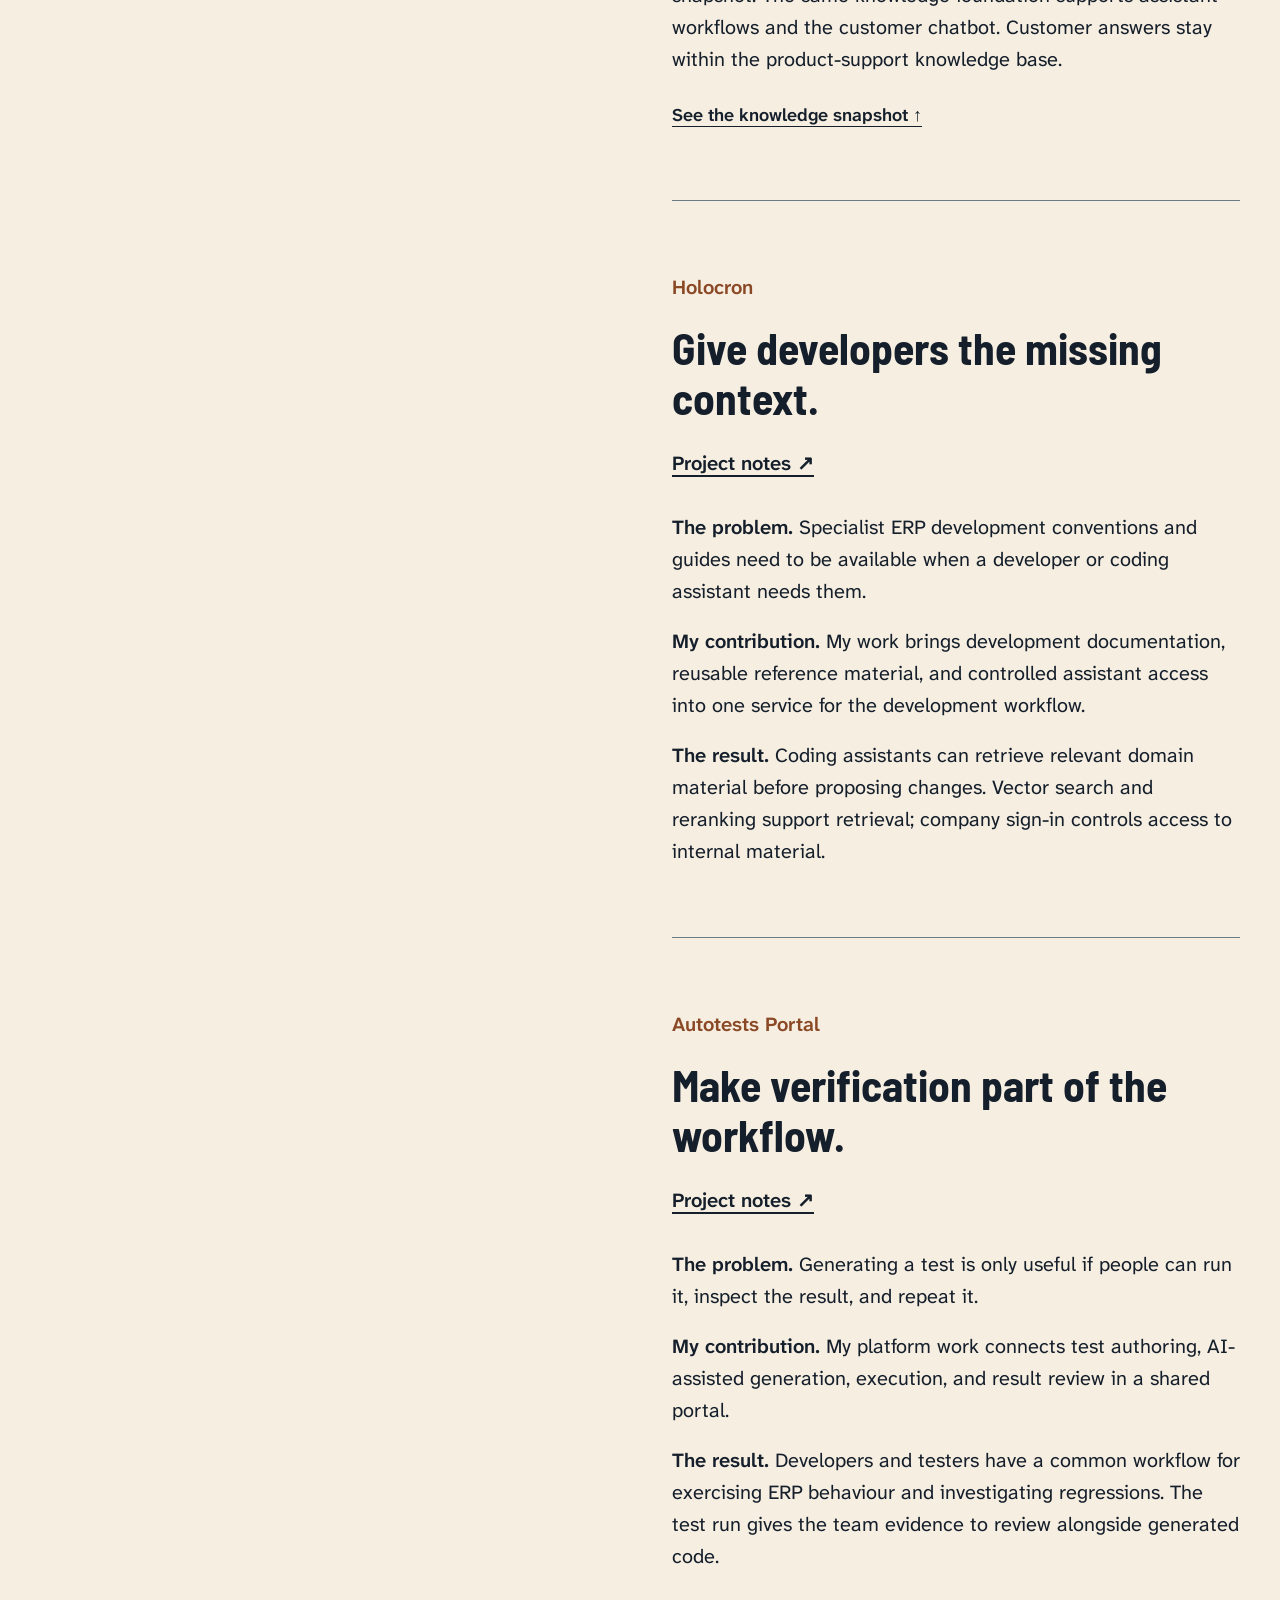
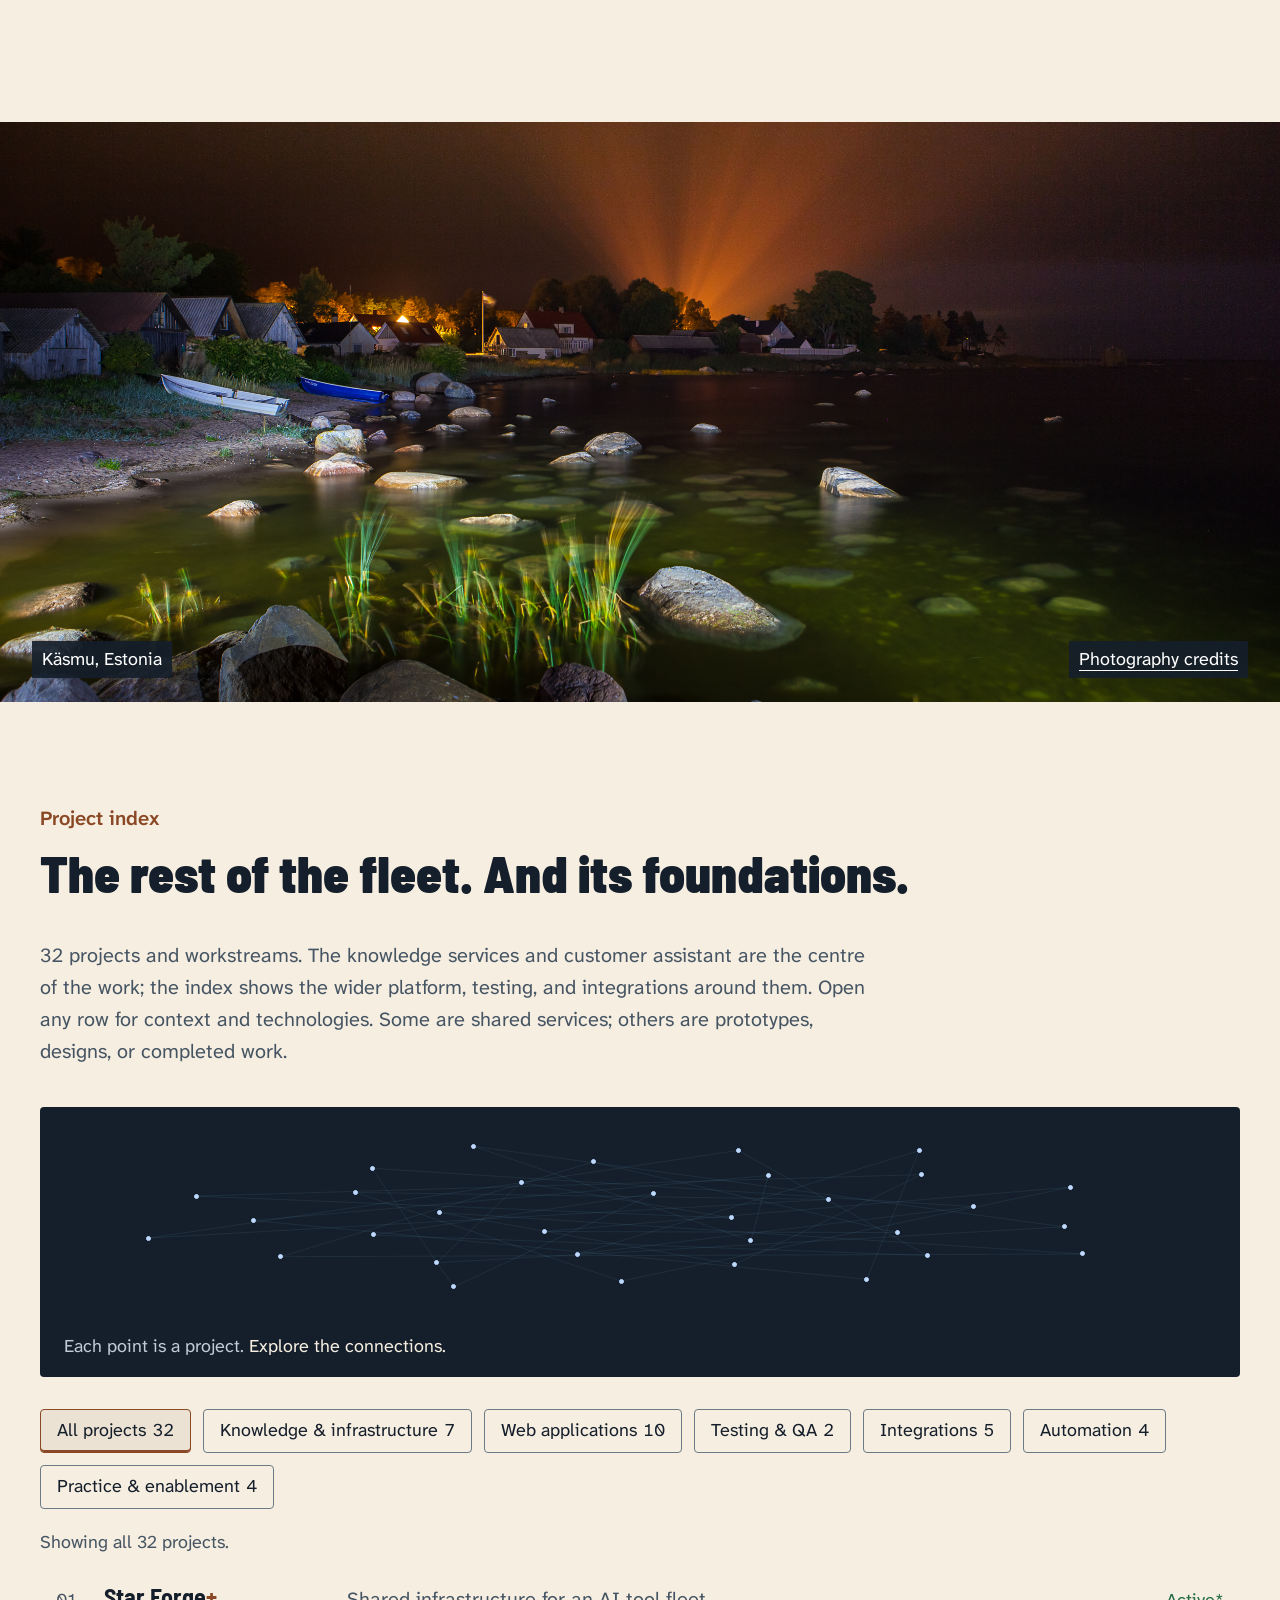
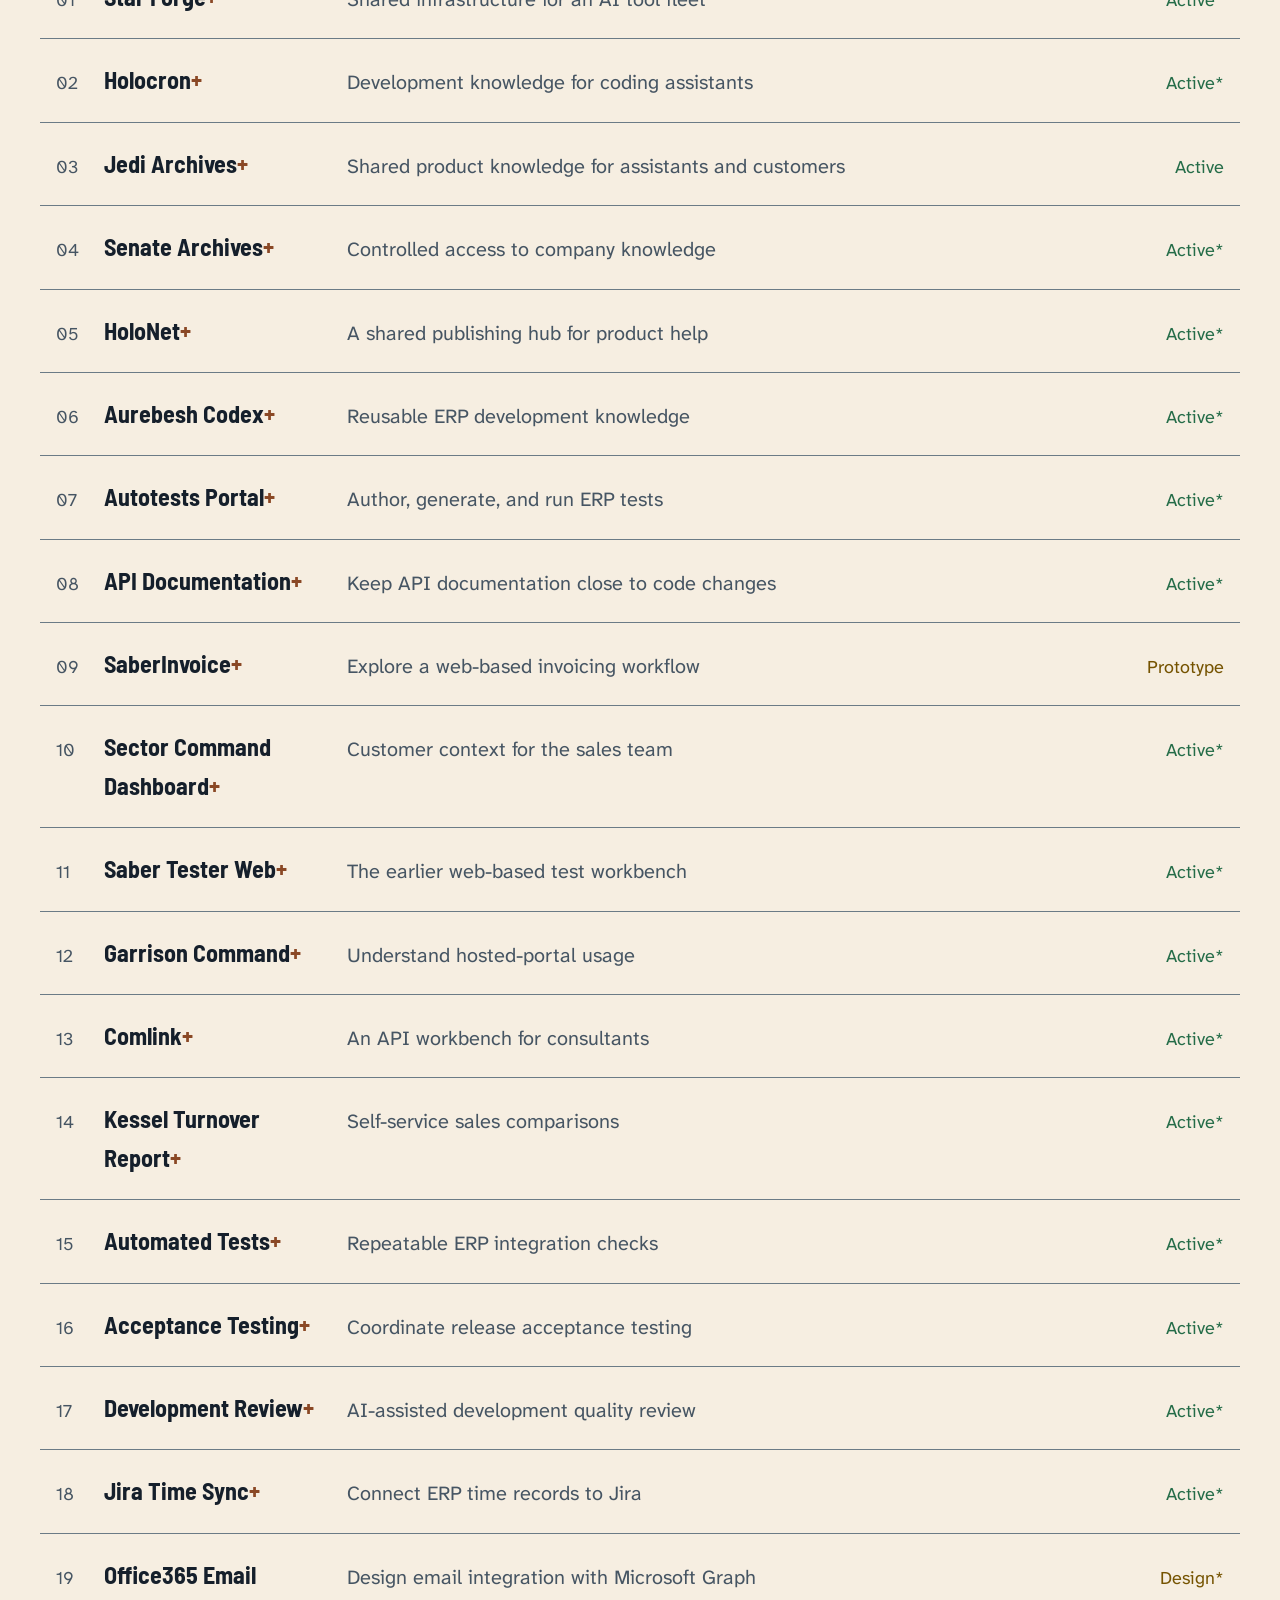
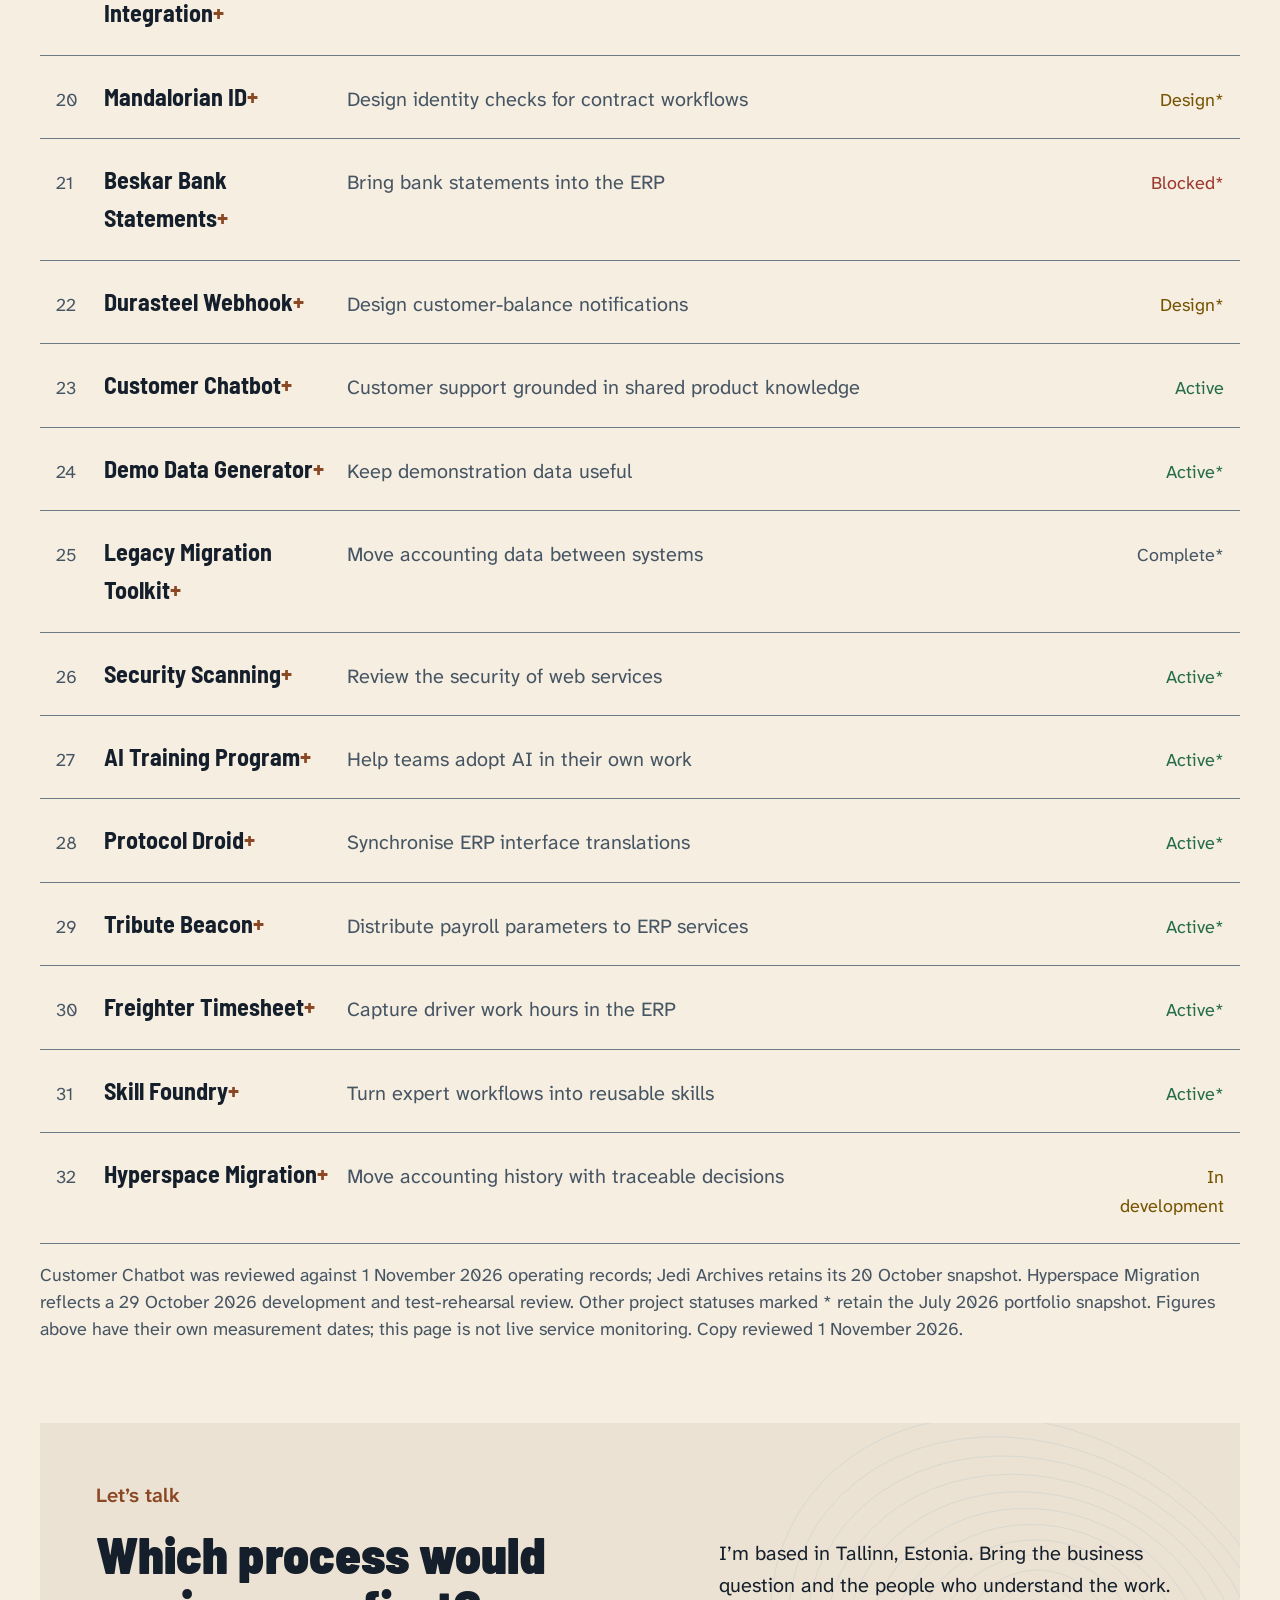
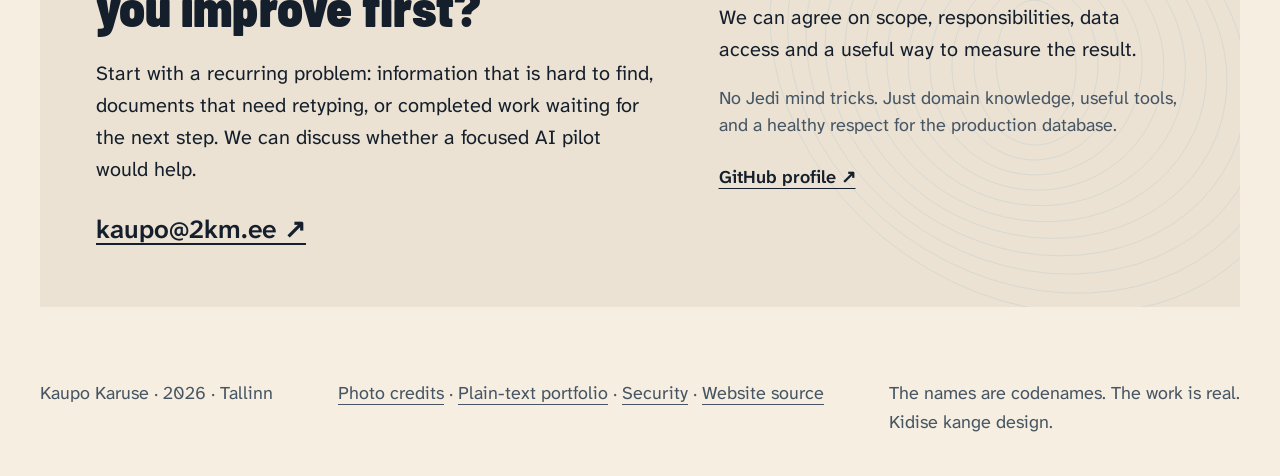
==== commit 523efef3: "Make the source-engagement figure citable" ====
--- a/index.html
+++ b/index.html
@@ -26,7 +26,31 @@
   <p class="results-intro">A shared knowledge service makes specialist ERP information usable by assistants. A customer chatbot puts it into people’s hands. Usage and feedback show where to improve next.</p>
   <div class="evidence-grid" aria-label="Recorded results, September–November 2026">
     <article class="evidence-card"><span class="evidence-kicker">Customer use</span><strong class="evidence-value" data-metric="public-turns" data-value="4249">4,249</strong><h3>Public chat turns</h3><p>Recorded questions and lookups, with staff, evaluation traffic, and junk excluded.</p><p class="evidence-date">25 September–1 November 2026</p></article>
-    <article class="evidence-card"><span class="evidence-kicker">Source engagement</span><strong class="evidence-value" data-metric="source-click-rate" data-value="26.6">26.6<span>%</span></strong><h3>Included a source click</h3><p>1,130 of those 4,249 turns led to a click on a source link or article card.</p><p class="evidence-date">Same public activity window</p></article>
+    <article class="evidence-card">
+      <details class="metric-disclosure">
+        <summary>
+          <span class="evidence-kicker">Source engagement</span>
+          <strong class="evidence-value" data-metric="source-click-rate" data-value="26.6">26.6<span>%</span></strong>
+          <span class="metric-heading">Included a source click</span>
+          <span class="metric-hint">View calculation and dates</span>
+        </summary>
+        <div class="metric-citation" id="source-click-rate" data-citation>
+          <p data-citation-text><strong>1,130</strong> out of <strong>4,249</strong> public chat turns included at least one source click (26.6%).</p>
+          <p data-citation-text>From <time datetime="2026-09-25T00:00:00Z">25 September 2026 at 00:00 UTC</time> to <time datetime="2026-11-01T20:04:09Z">1 November 2026 at 20:04:09 UTC</time>. The final day is partial.</p>
+          <p data-citation-text>Source clicks measure engagement with cited links or article cards. Staff, evaluation traffic, and junk are excluded.</p>
+          <div class="metric-citation-actions">
+            <button data-copy-citation class="utility-button" type="button" hidden>Copy citation</button>
+            <a data-citation-source href="https://2km.ee/#source-click-rate">Link to this result</a>
+          </div>
+          <p class="citation-status" data-copy-status role="status"></p>
+          <label class="citation-fallback" data-copy-fallback hidden>
+            Copy the citation from this field
+            <textarea rows="6" readonly></textarea>
+          </label>
+        </div>
+      </details>
+      <p class="evidence-date">Same public activity window</p>
+    </article>
     <article class="evidence-card"><span class="evidence-kicker">Knowledge foundation</span><strong class="evidence-value" data-metric="knowledge-records" data-value="43583">43,583</strong><h3>Indexed knowledge records</h3><p>Product guidance and reference material brought into one searchable index.</p><p class="evidence-date">Recorded 20 October 2026</p></article>
   </div>
   <details class="evidence-method"><summary>What these numbers mean</summary><div><p>These are dated snapshots recorded in project operations, not live totals. A chat turn is one question or lookup, not a unique person or a resolved support case. Source clicks measure engagement; they do not prove that an answer was correct or a support ticket was avoided.</p><p>The chatbot window runs from 25 September 2026 at 00:00 UTC to 1 November 2026 at 20:04 UTC (22:04 in Tallinn); the final day is partial. Median answer completion was <strong data-metric="completion-seconds" data-value="10.4">10.4 seconds</strong>; median time to the first token was 6.0 seconds, available for 4,183 of the 4,249 turns. The knowledge total is a separate 20 October snapshot: indexed records may include document sections, rather than unique original articles.</p><p>Feedback is useful for finding problems, but the small, self-selected rating sample does not support a customer-satisfaction percentage.</p></div></details>
--- a/style.css
+++ b/style.css
@@ -99,6 +99,20 @@
 .primary-action { border-color: var(--action-border); background: var(--action); color: var(--action-ink); text-decoration: none; }
 .primary-action:hover { color: var(--action-ink); text-decoration: underline; }
 .theme-btn:hover, .utility-button:hover, .fbtn:not([aria-pressed='true']):hover { background: var(--paper-raise); }
+.citation-status, .citation-fallback { font-size: var(--type-support); }
+.citation-status:not(:empty), .citation-fallback { margin-top: 12px; }
+.citation-fallback { display: block; }
+.citation-fallback textarea {
+  display: block;
+  width: 100%;
+  margin-top: 6px;
+  padding: 10px;
+  border: 1px solid var(--hair);
+  border-radius: var(--control-radius);
+  color: var(--ink);
+  background: var(--paper);
+  font: inherit;
+}
 .eyebrow, .section-no { color: var(--accent); font-size: 20px; font-weight: 600; }
 h1 { font-size: var(--type-page); font-weight: 900; line-height: 1; margin: 20px 0 12px; }
 strong, b { font-weight: 600; }
--- a/experience.css
+++ b/experience.css
@@ -158,6 +158,18 @@
 .evidence-card h3 { margin-bottom: 10px; }
 .evidence-card p { color: var(--muted); }
 .evidence-card .evidence-date { padding-top: 16px; margin-top: auto; font-size: var(--type-support); }
+.metric-disclosure summary { list-style: none; cursor: pointer; }
+.metric-disclosure summary::-webkit-details-marker { display: none; }
+.metric-disclosure .evidence-kicker { display: block; }
+.metric-disclosure .evidence-value { width: fit-content; text-decoration: underline; text-decoration-thickness: .045em; text-underline-offset: .1em; }
+.metric-disclosure summary:hover .evidence-value { text-decoration-thickness: .07em; }
+.metric-heading { display: block; font-family: var(--font-heading); font-size: var(--type-subhead); font-weight: 700; line-height: 1.15; }
+.metric-hint { display: block; margin-top: 10px; color: var(--accent); font-size: var(--type-support); }
+.metric-citation { scroll-margin-top: 24px; margin-top: 14px; padding: 16px; background: var(--paper-raise); border-radius: var(--control-radius); font-size: var(--type-support); }
+.metric-citation p + p { margin-top: 12px; }
+.metric-citation strong { color: var(--ink); }
+.metric-citation-actions { display: flex; flex-wrap: wrap; align-items: center; gap: 8px 16px; margin-top: 12px; }
+.metric-citation-actions a { display: inline-flex; align-items: center; min-height: var(--control-size); }
 .evidence-method { border-bottom: 1px solid var(--hair); margin-top: 28px; }
 .evidence-method summary { padding: 18px 0; cursor: pointer; color: var(--accent); font-size: 20px; font-weight: 600; }
 .evidence-method > div { max-width: 900px; padding: 4px 0 24px; color: var(--muted); }
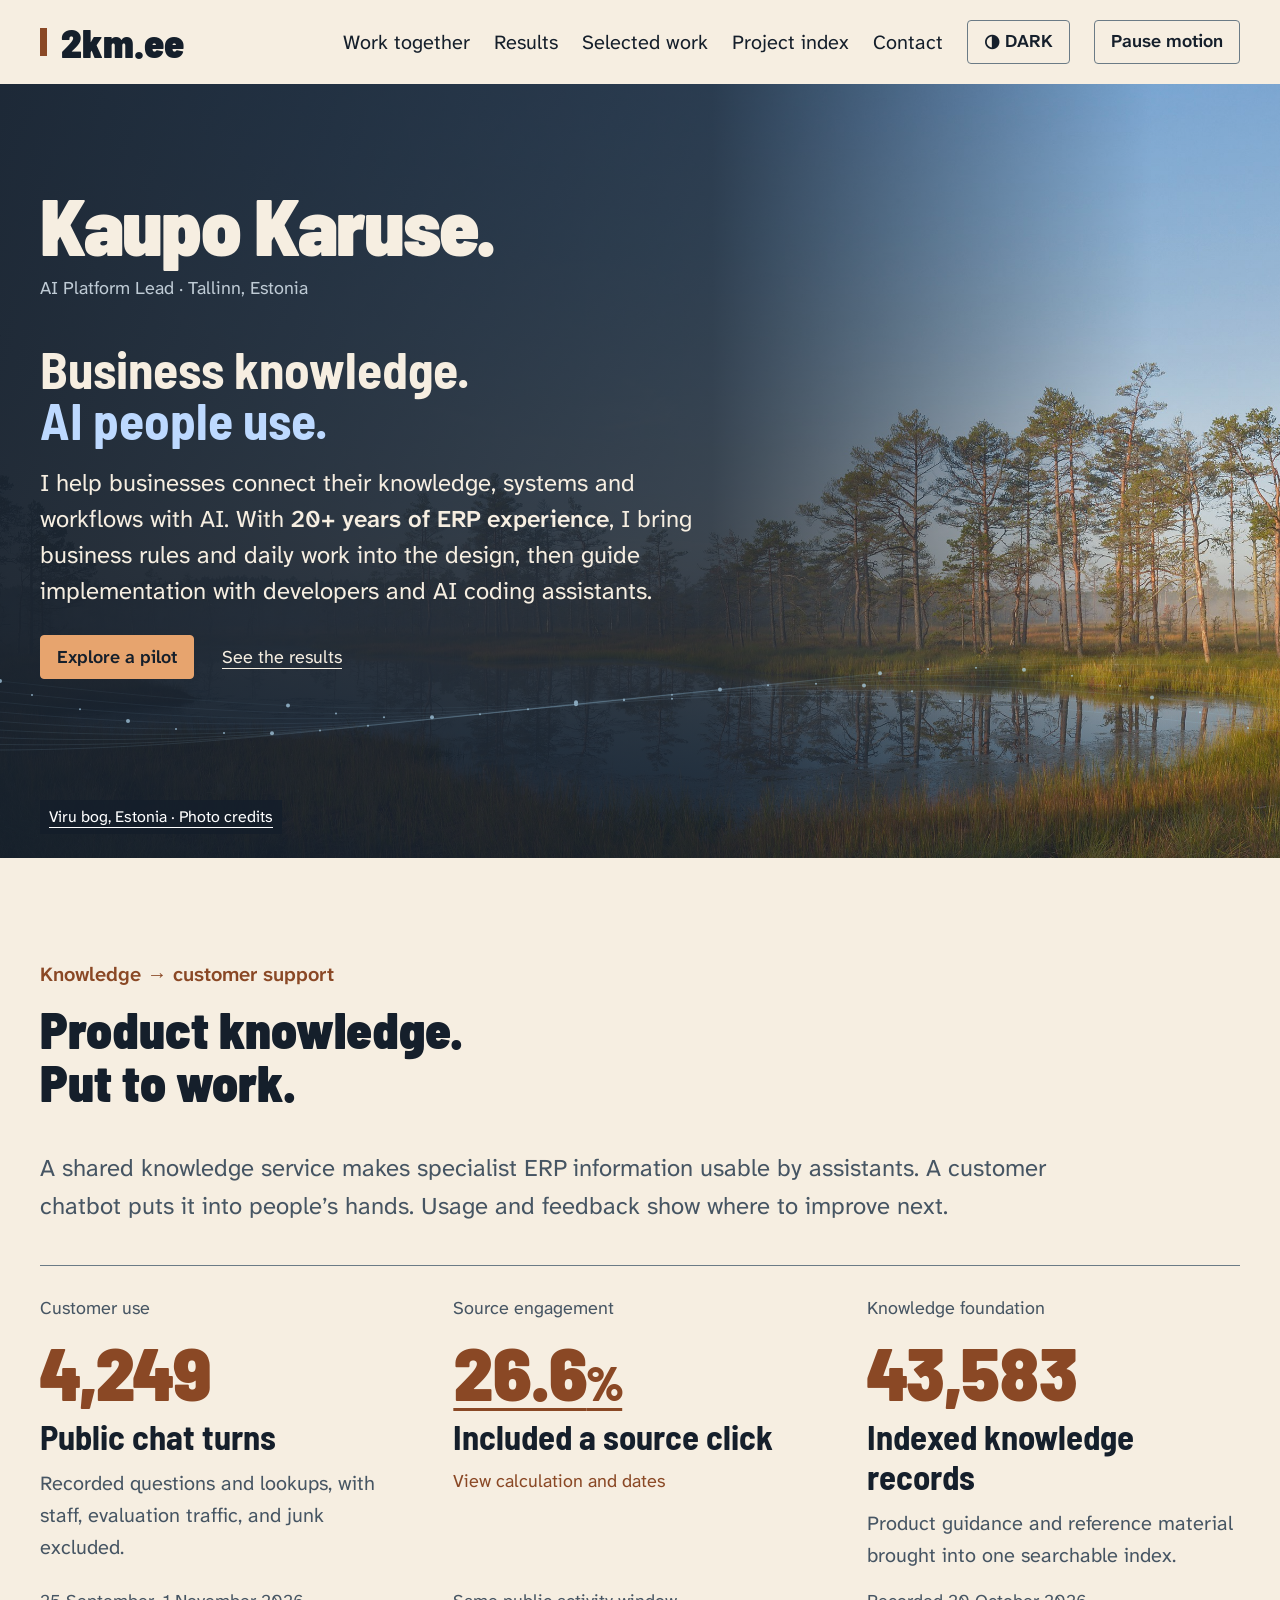
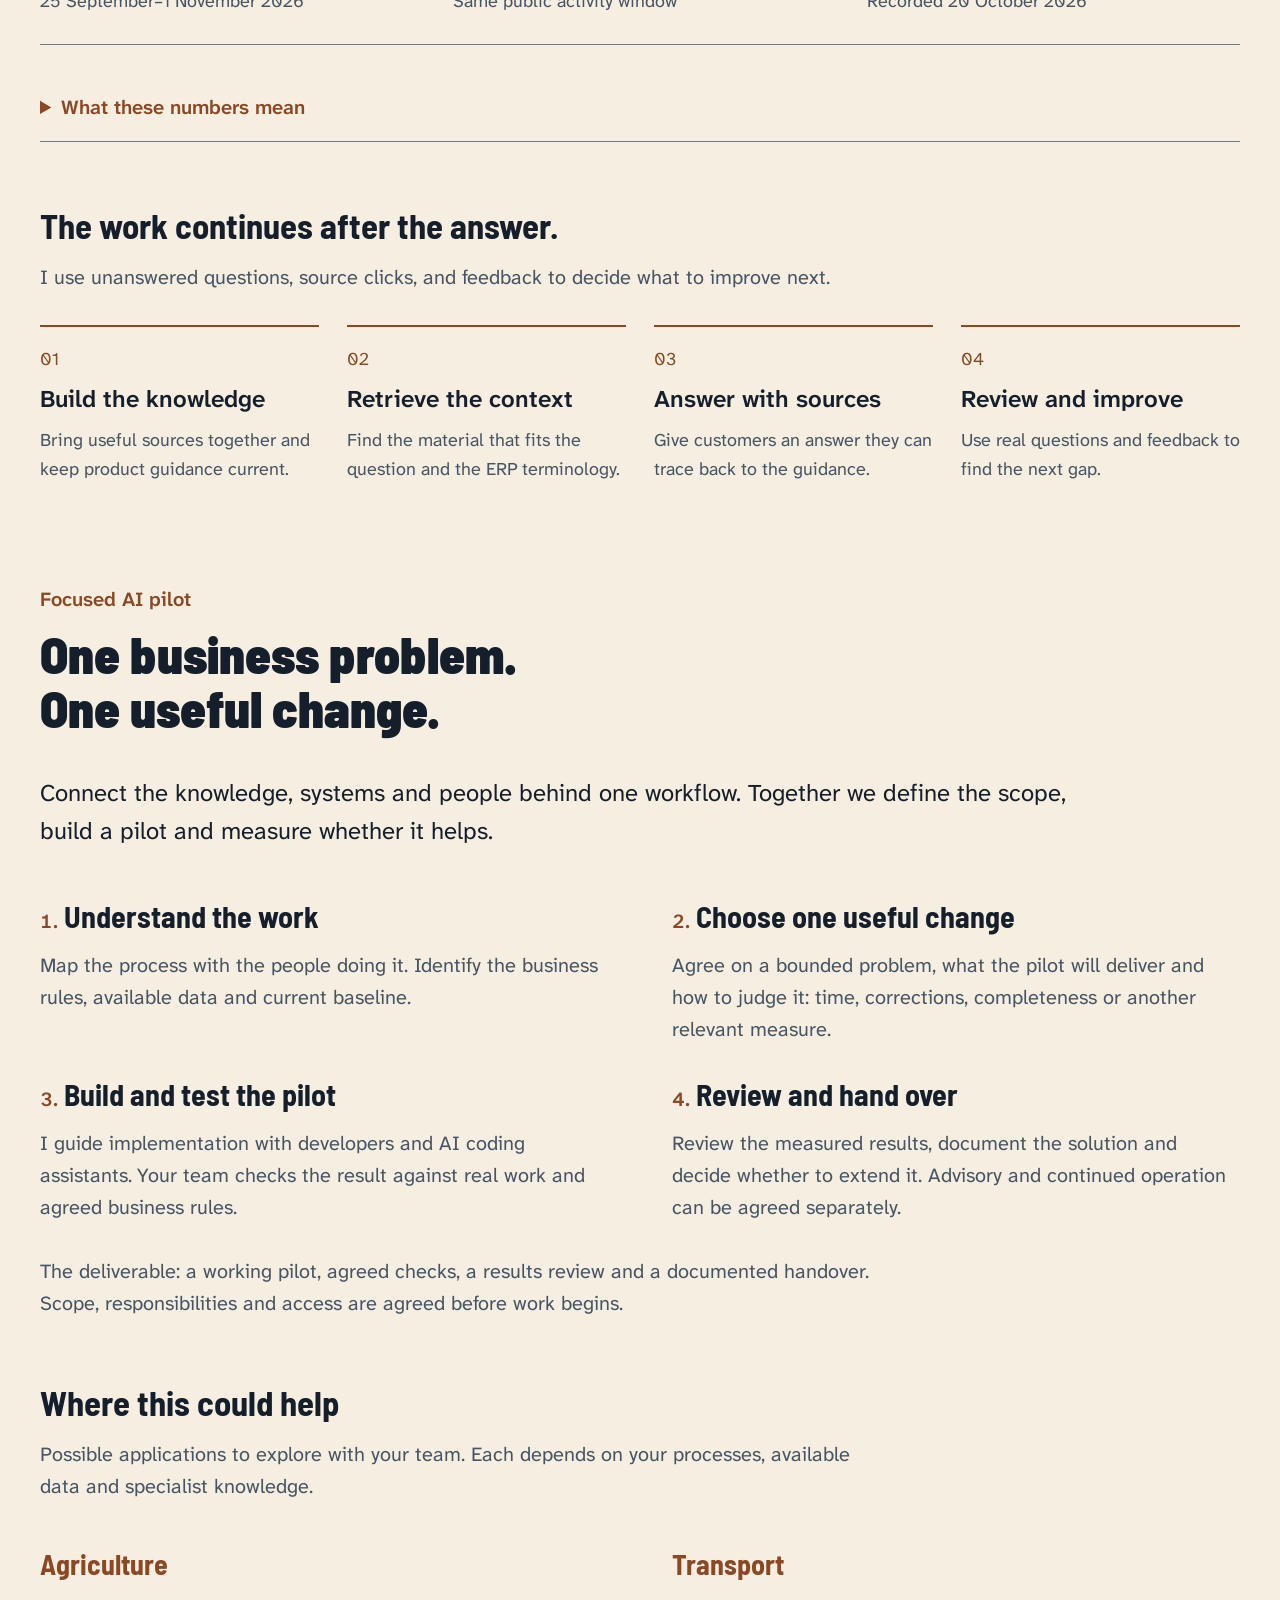
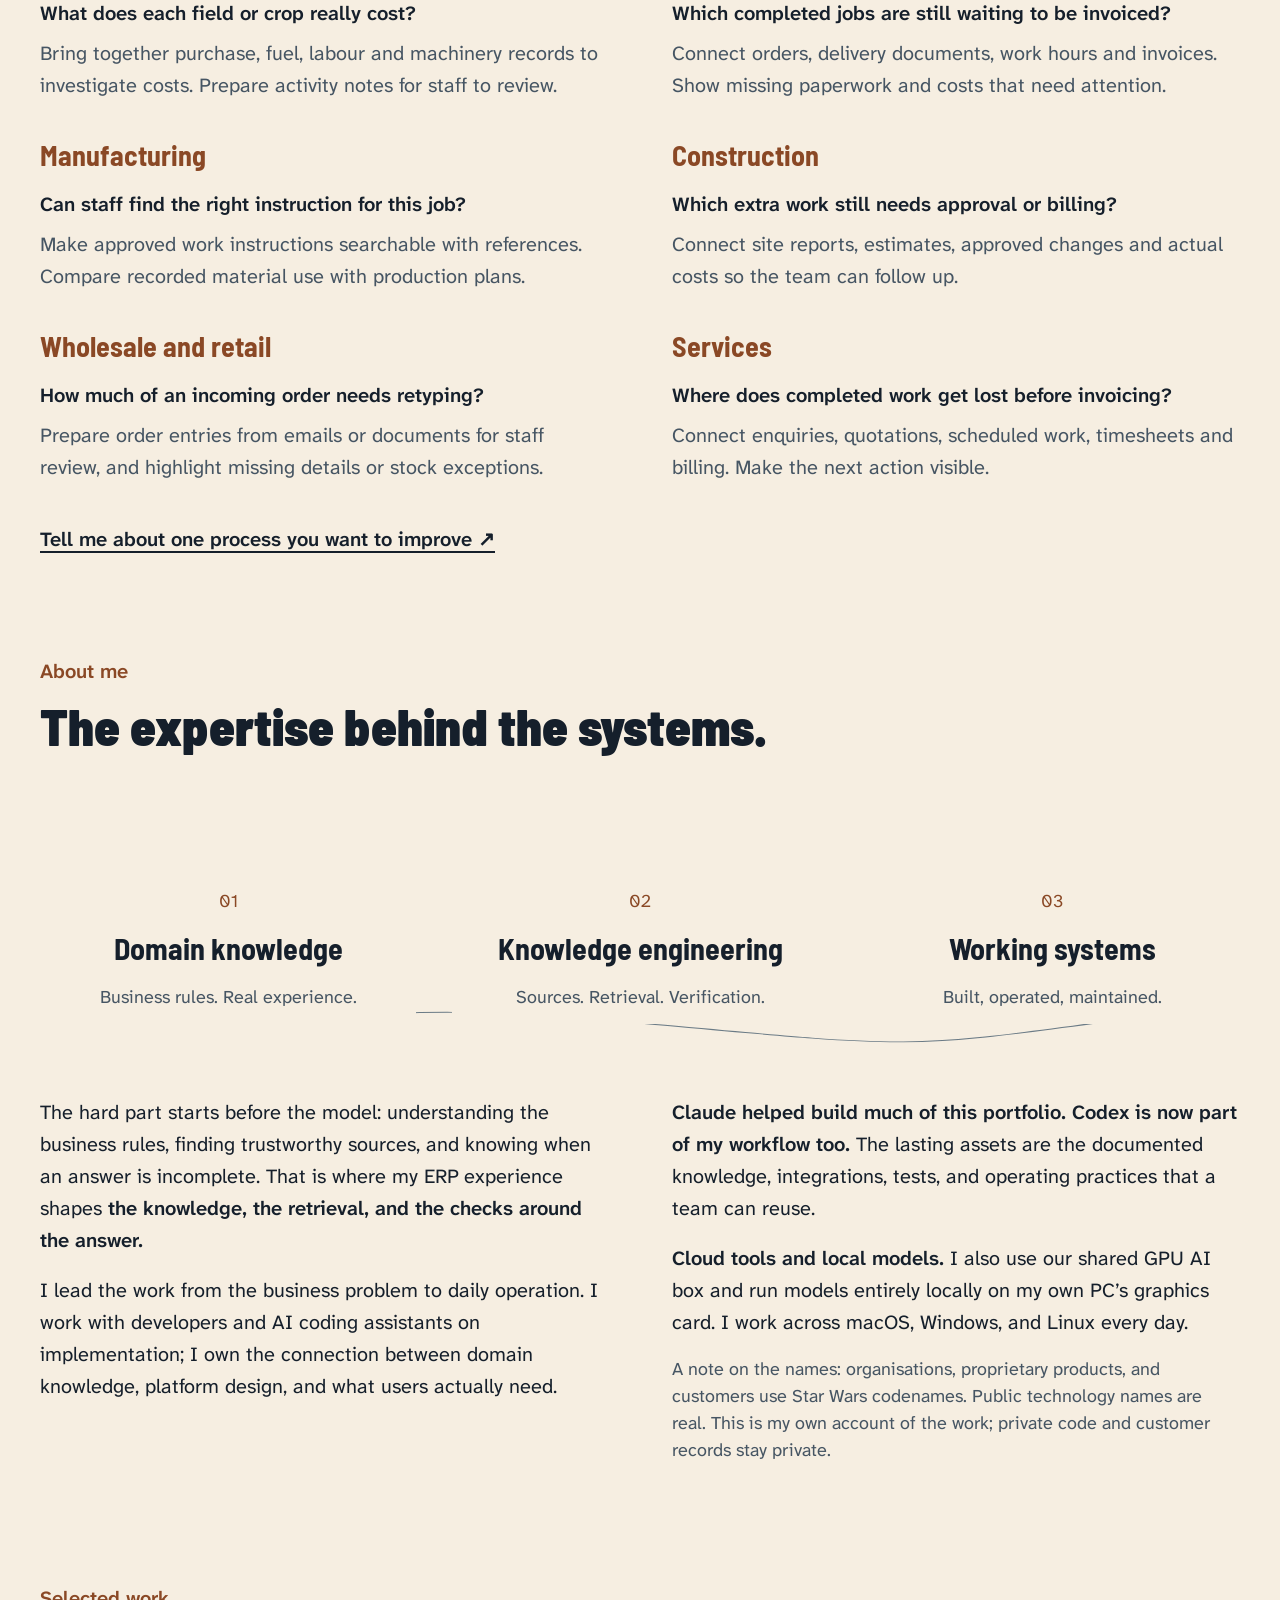
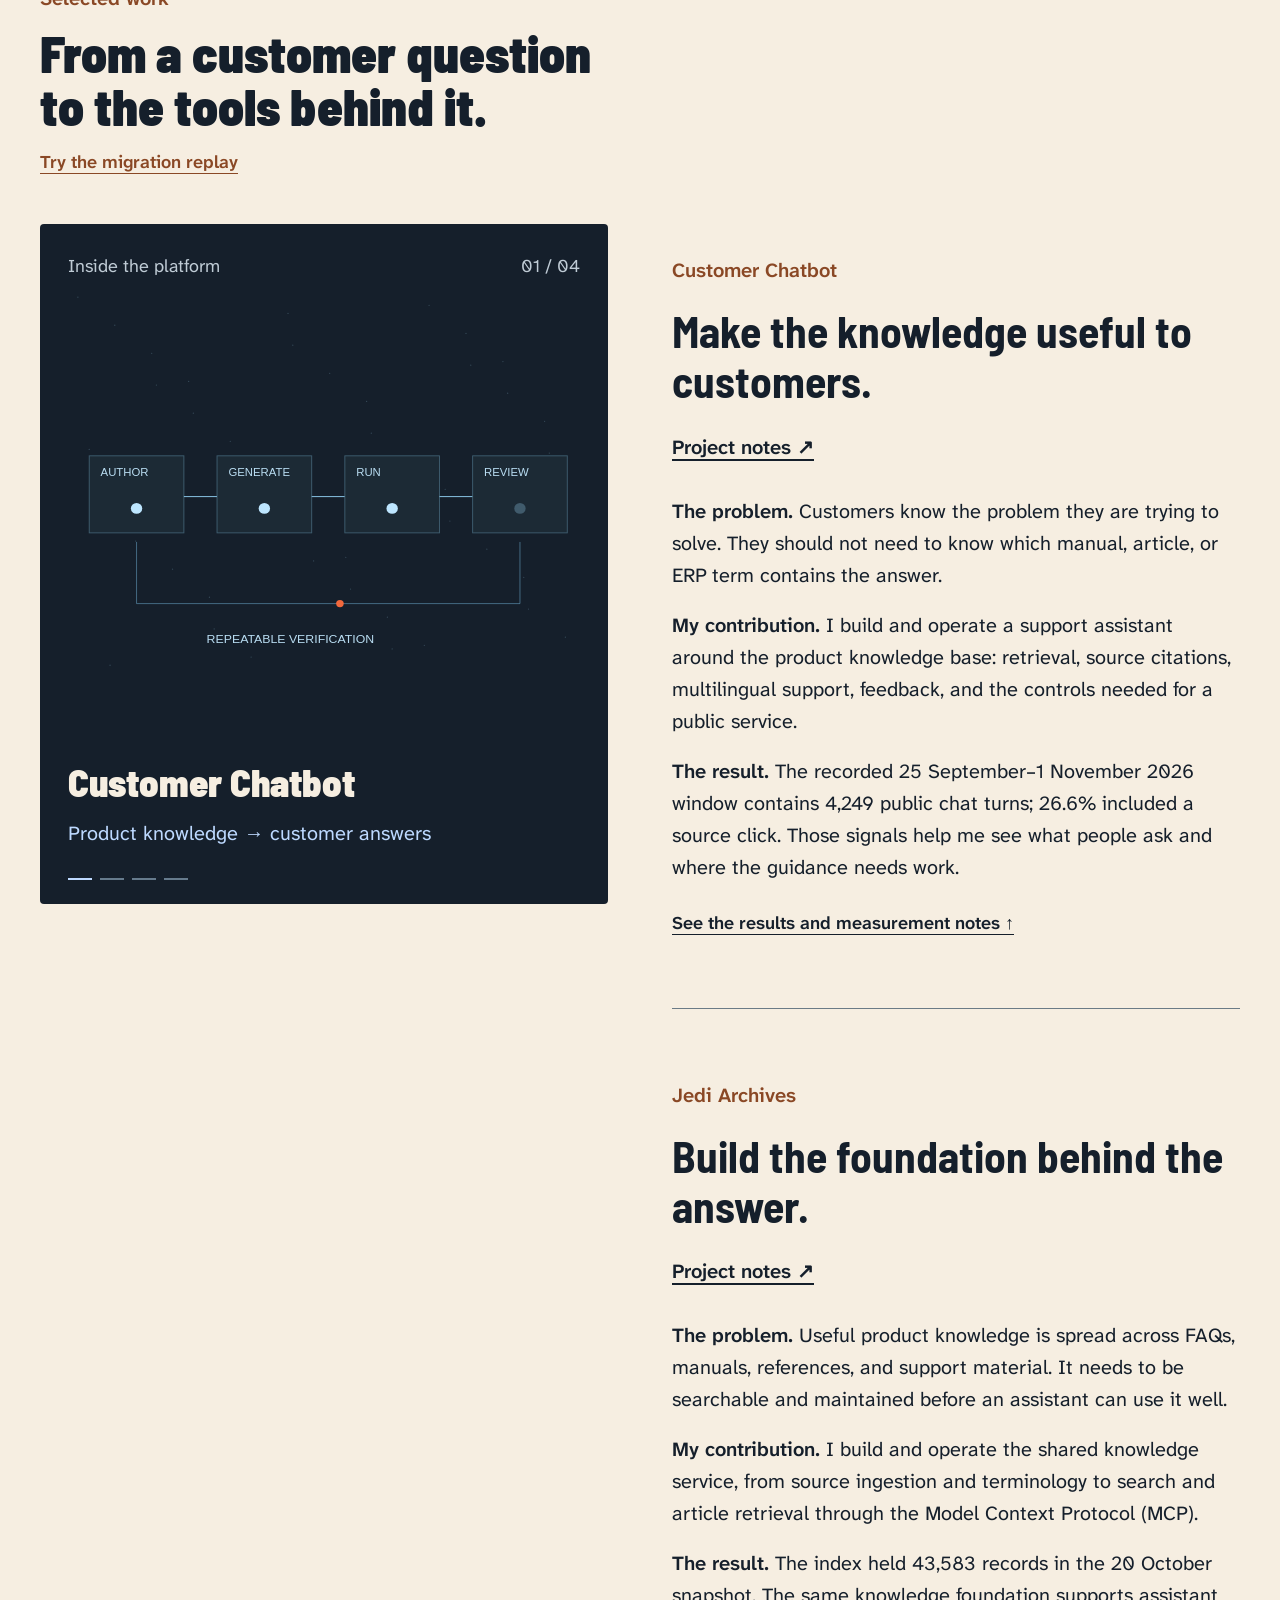
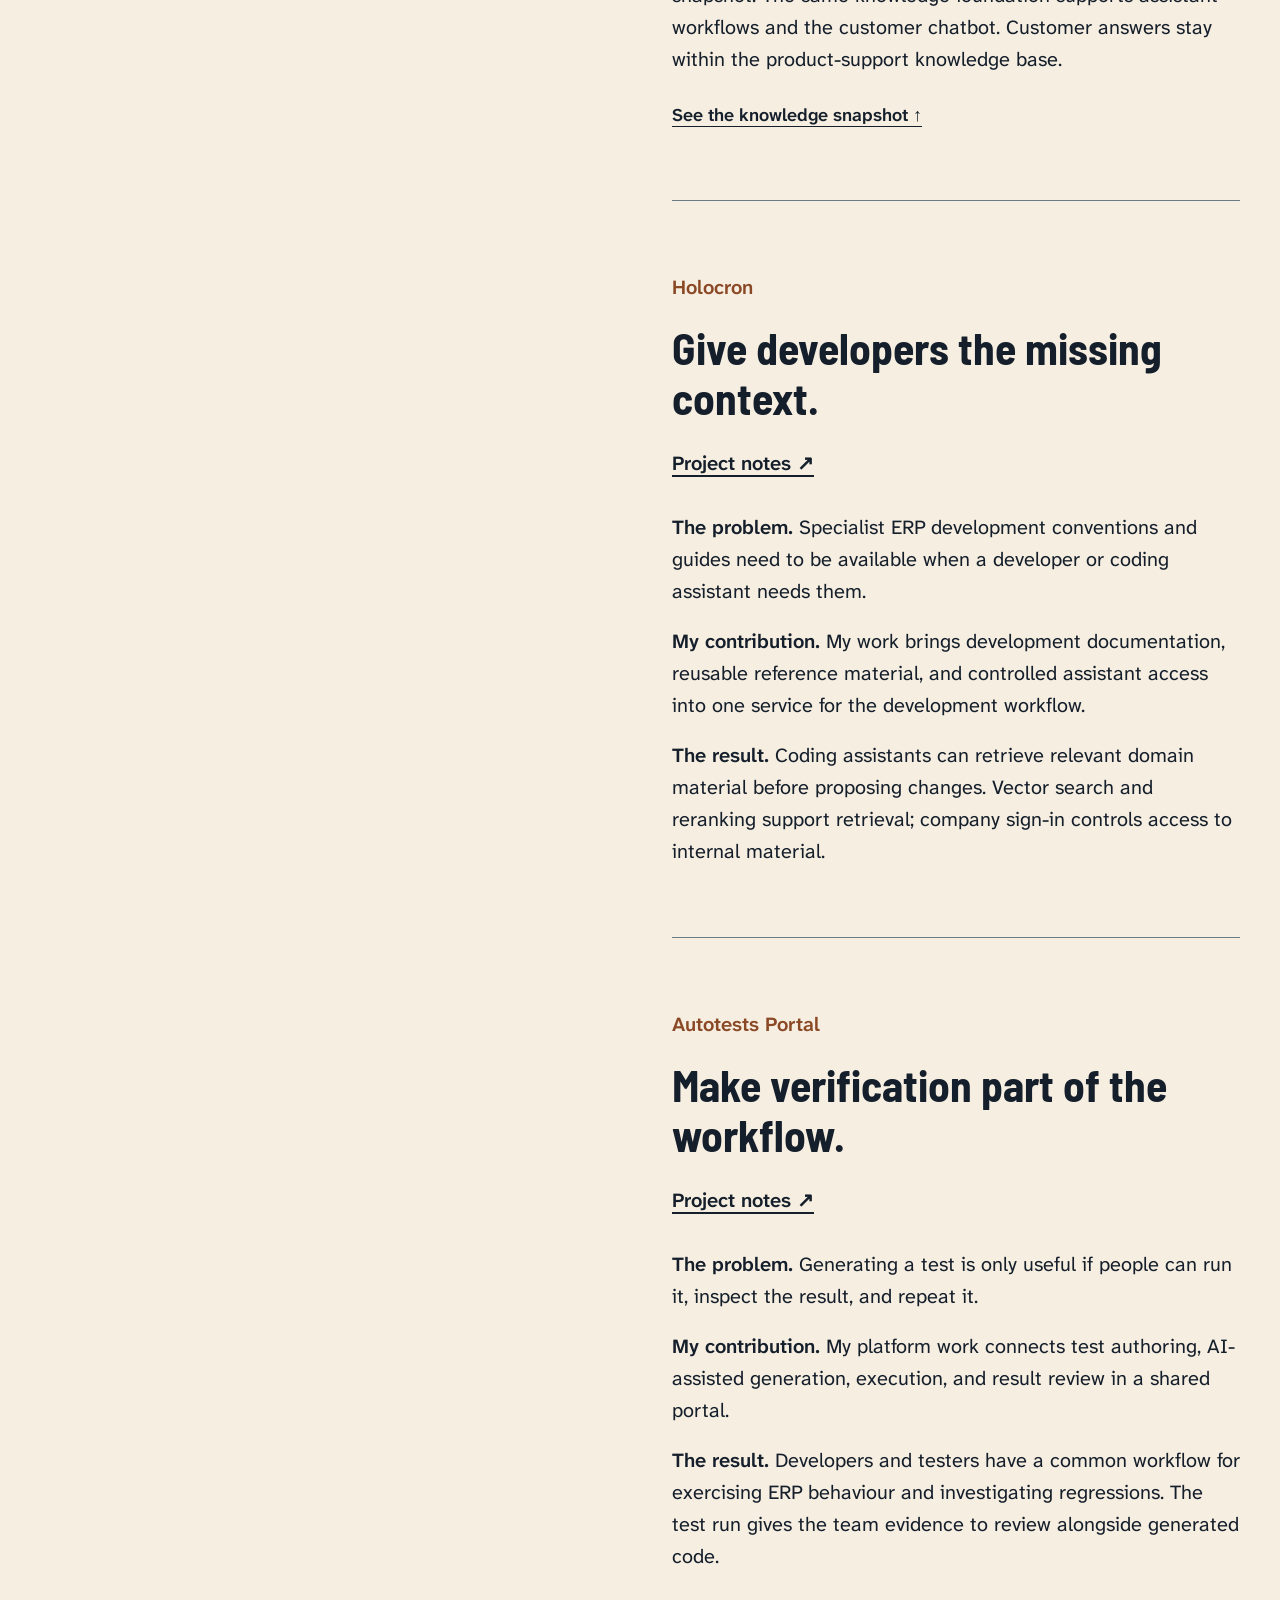
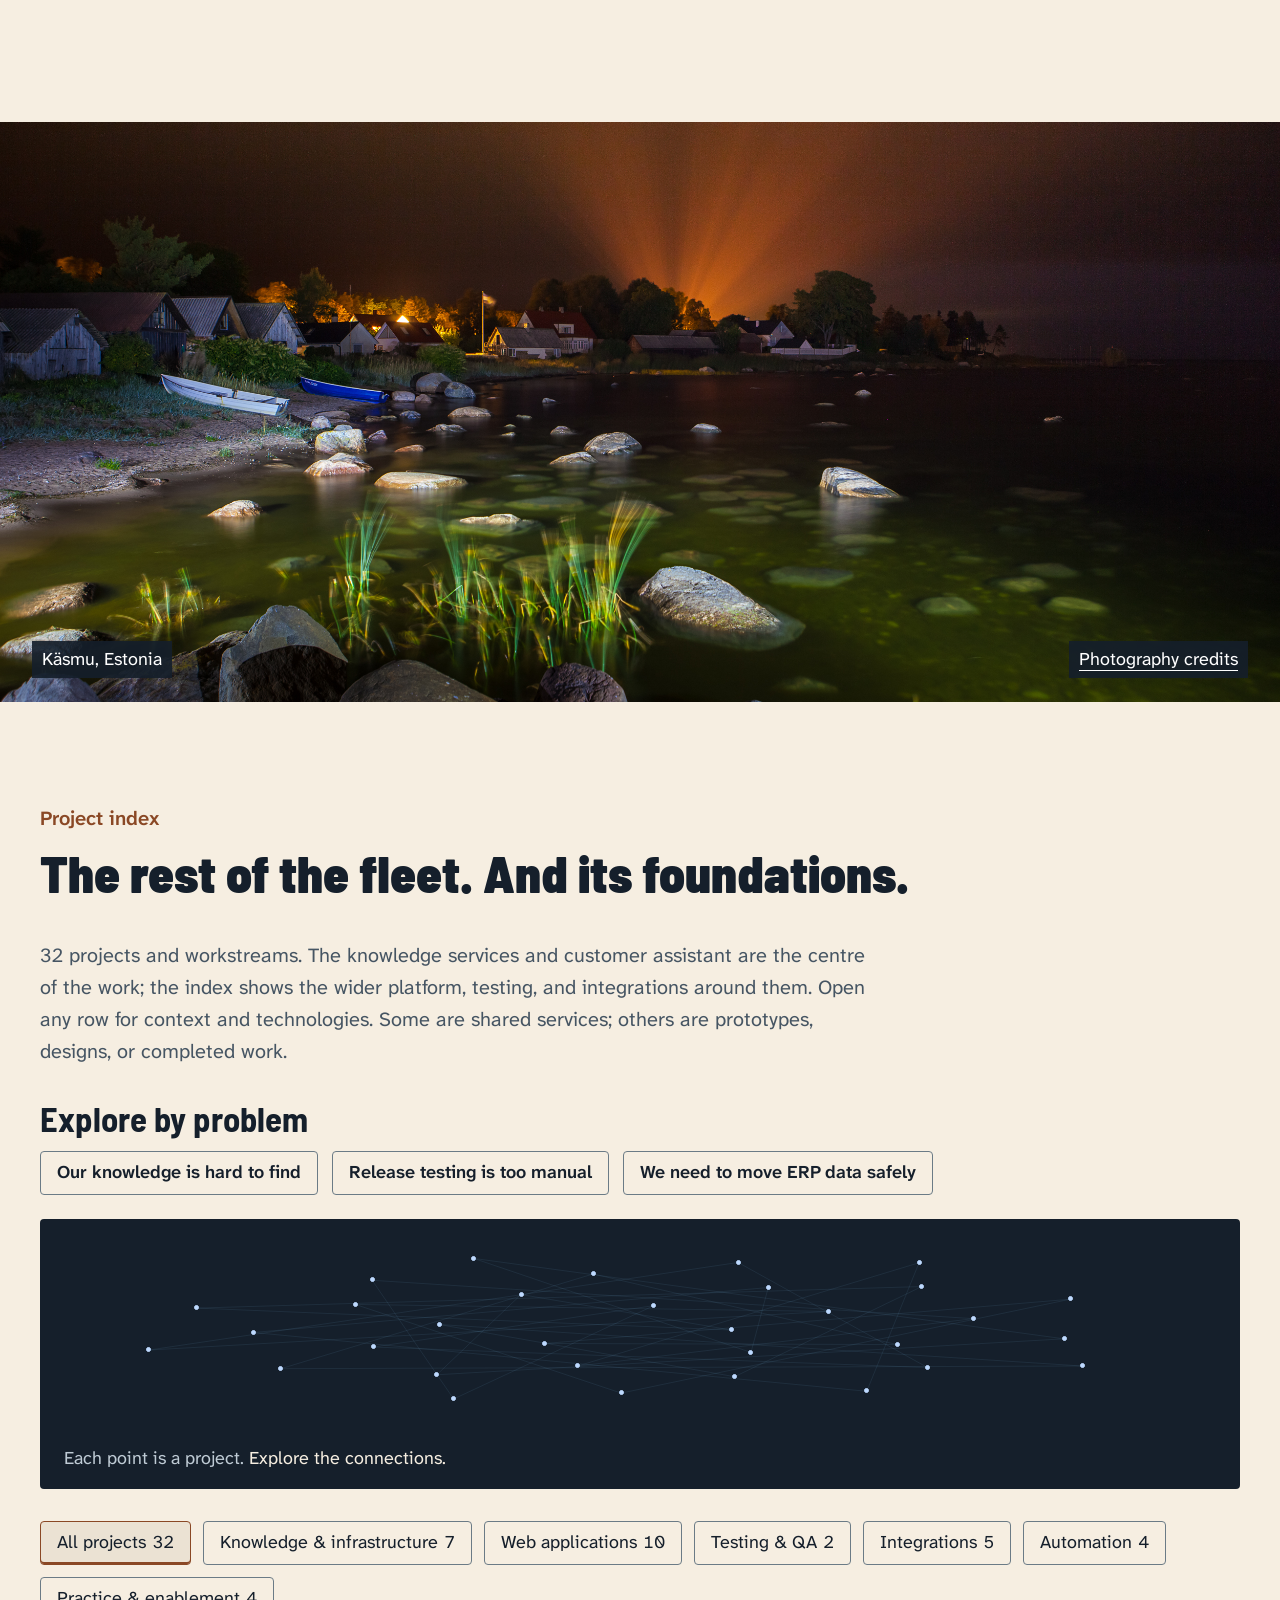
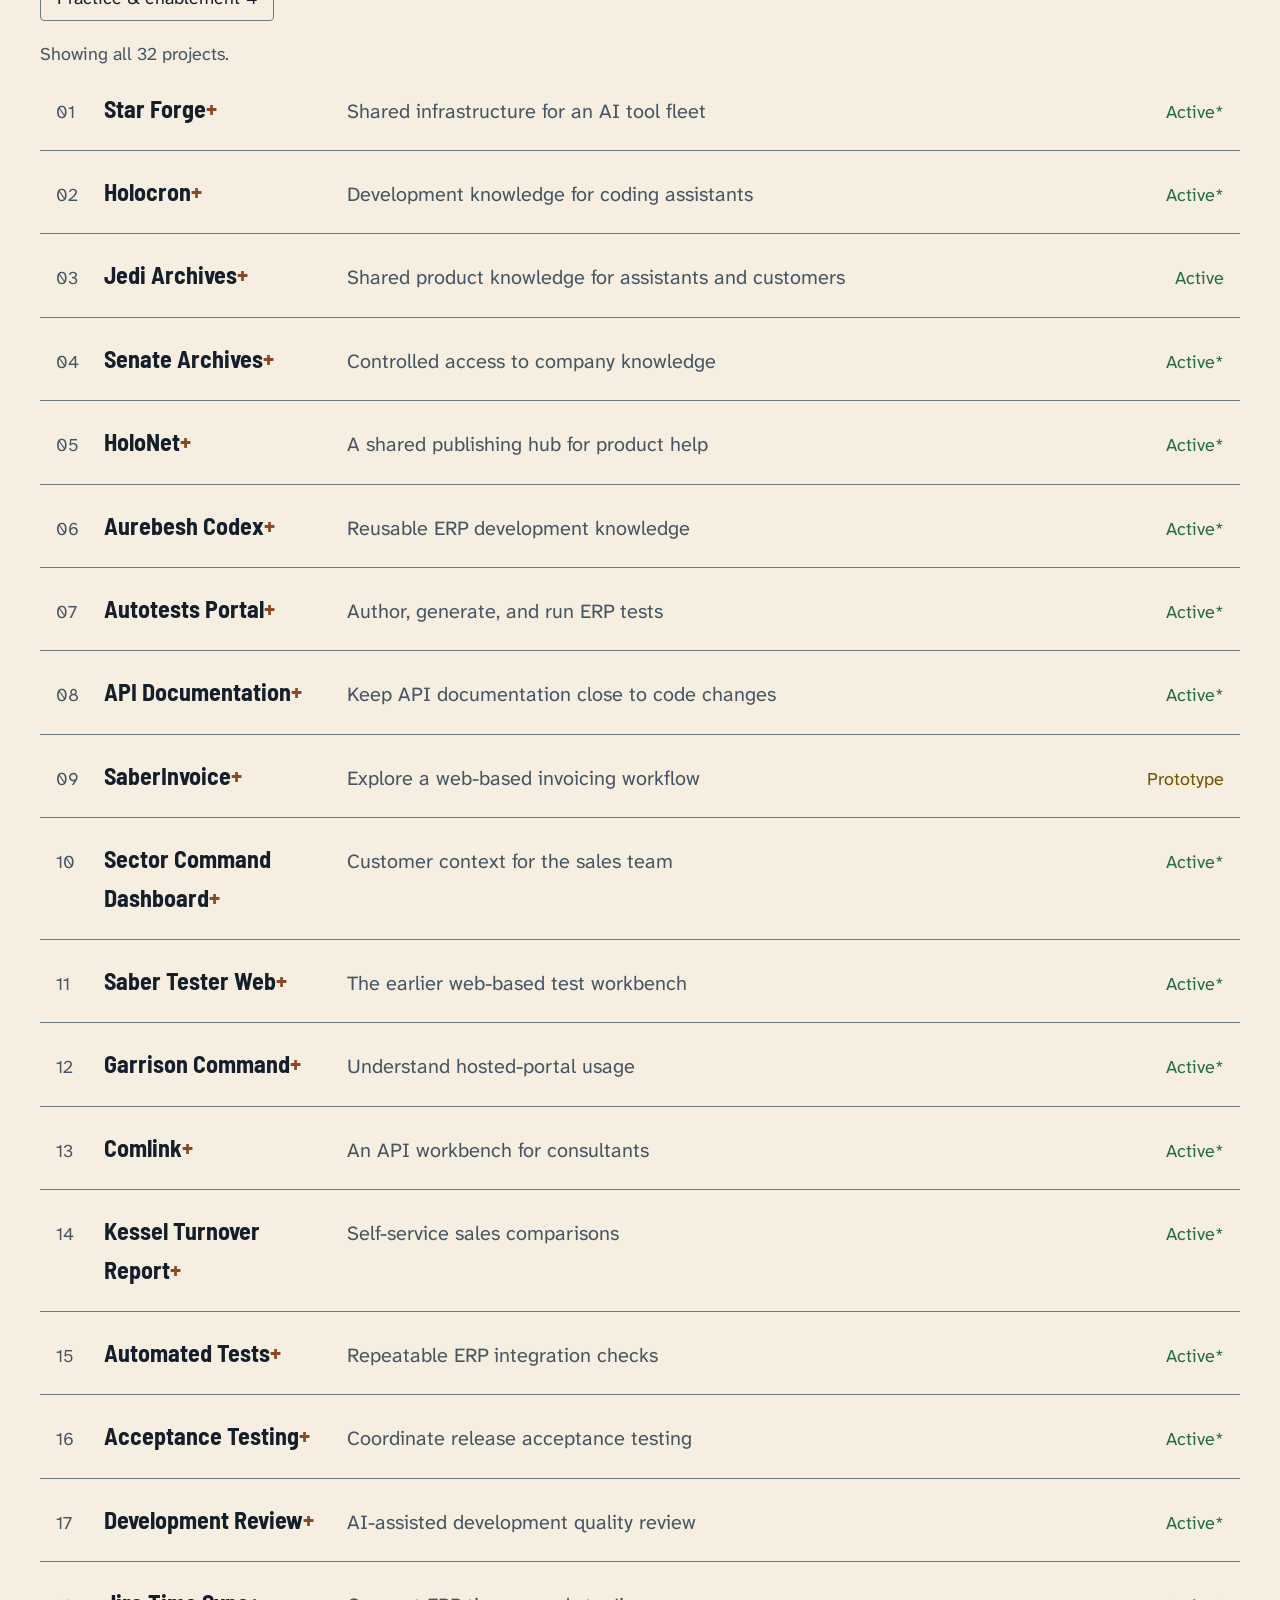
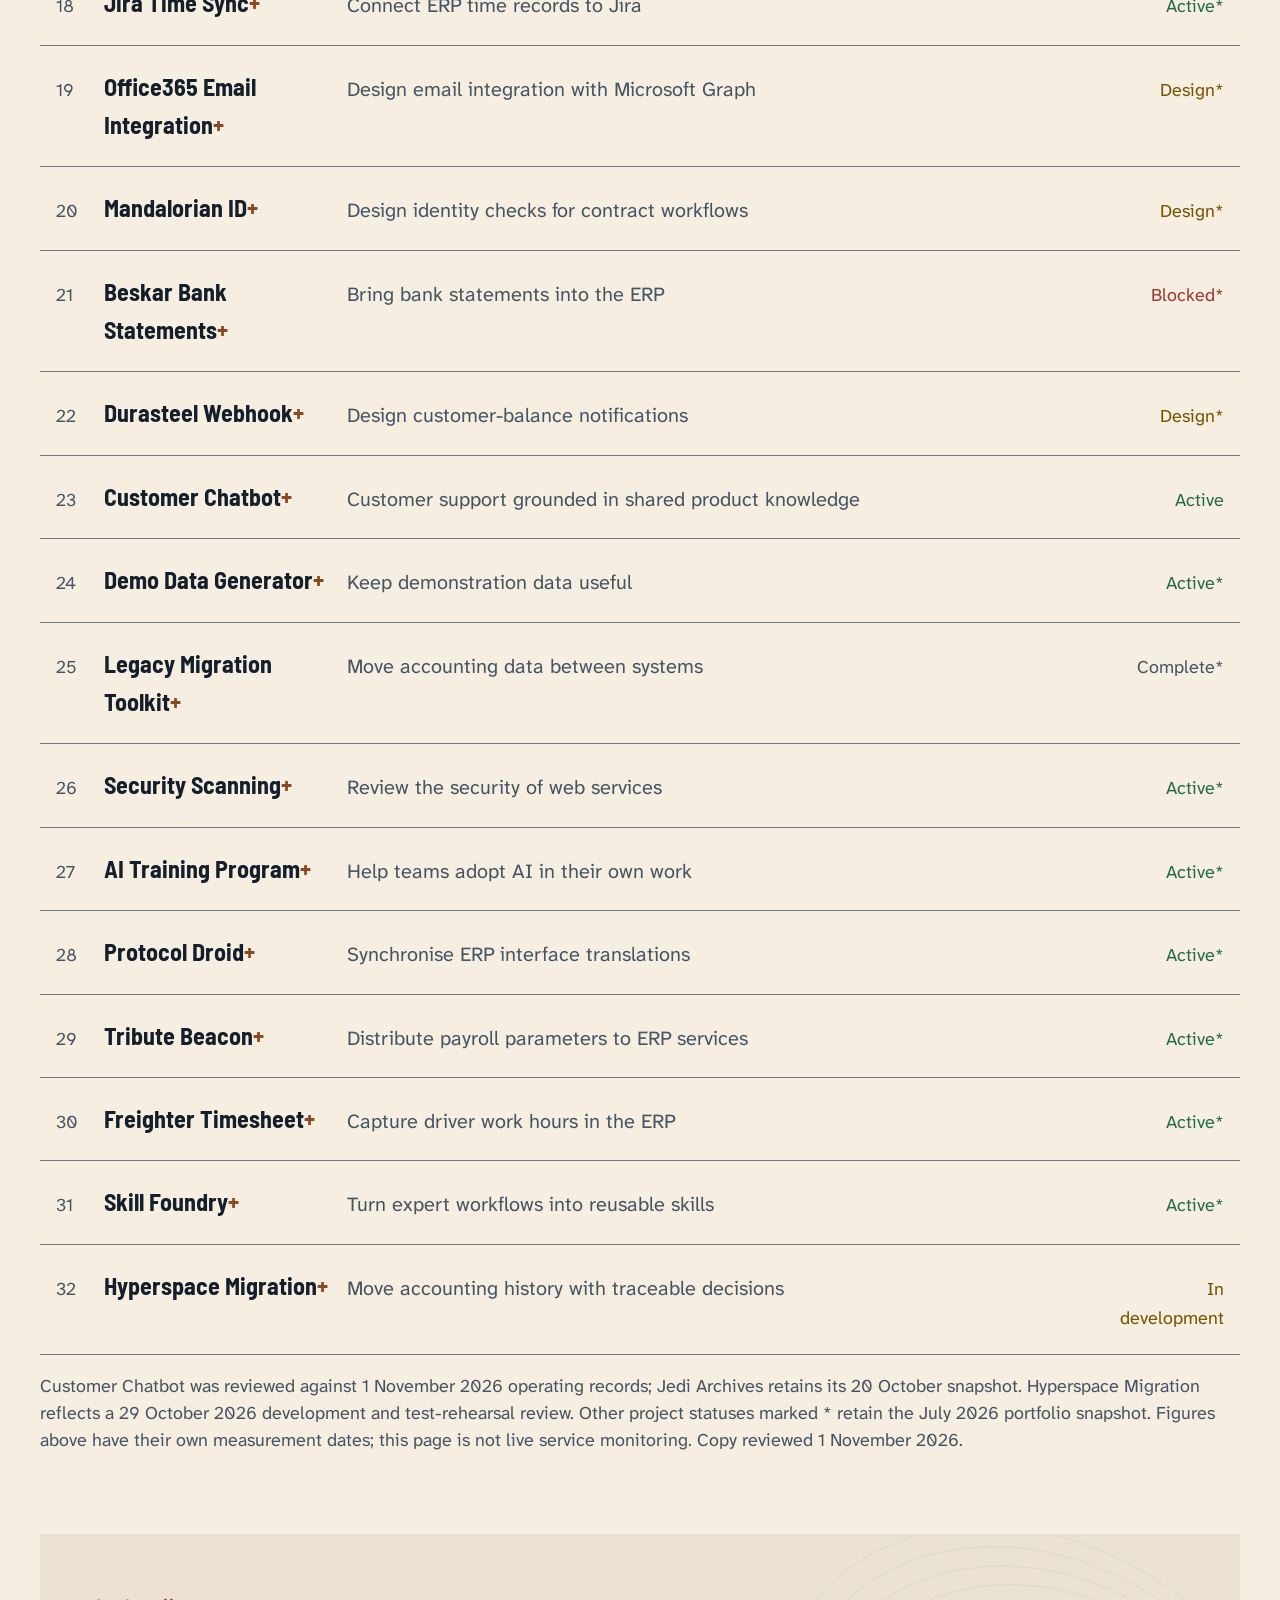
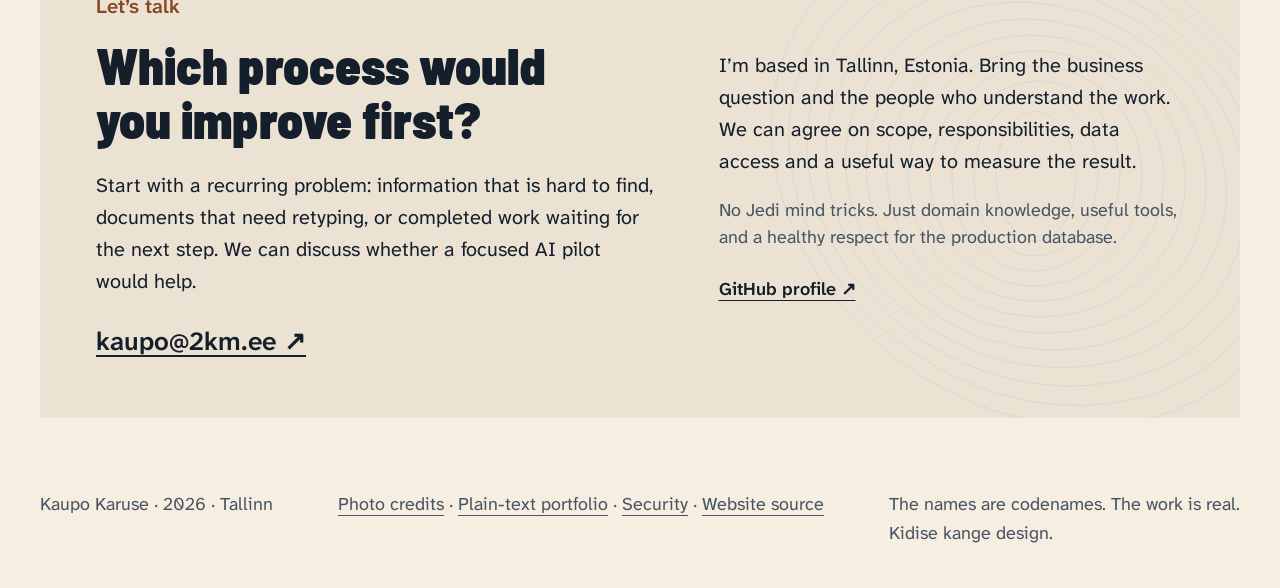
==== commit 8bb780a6: "Add shareable problem trails to the project constellation" ====
--- a/index.html
+++ b/index.html
@@ -83,7 +83,59 @@
 <article class="case" data-work="1" data-illustration="knowledge" data-caption="Scattered guidance → shared knowledge" id="work-story-2"><div class="case-title"><p class="eyebrow">Jedi Archives</p><h3>Build the foundation behind the answer.</h3><a href="#jedi-archives">Project notes ↗</a></div><div class="case-body"><p><b>The problem.</b> Useful product knowledge is spread across FAQs, manuals, references, and support material. It needs to be searchable and maintained before an assistant can use it well.</p><p><b>My contribution.</b> I build and operate the shared knowledge service, from source ingestion and terminology to search and article retrieval through the Model Context Protocol (MCP).</p><p><b>The result.</b> The index held 43,583 records in the 20 October snapshot. The same knowledge foundation supports assistant workflows and the customer chatbot. Customer answers stay within the product-support knowledge base.</p><a class="case-evidence-link" href="#results">See the knowledge snapshot ↑</a></div></article>
 <article class="case" data-work="2" data-illustration="development" data-caption="Development guides → relevant context" id="work-story-3"><div class="case-title"><p class="eyebrow">Holocron</p><h3>Give developers the missing context.</h3><a href="#holocron">Project notes ↗</a></div><div class="case-body"><p><b>The problem.</b> Specialist ERP development conventions and guides need to be available when a developer or coding assistant needs them.</p><p><b>My contribution.</b> My work brings development documentation, reusable reference material, and controlled assistant access into one service for the development workflow.</p><p><b>The result.</b> Coding assistants can retrieve relevant domain material before proposing changes. Vector search and reranking support retrieval; company sign-in controls access to internal material.</p></div></article>
 <article class="case" data-work="3" data-illustration="testing" data-caption="Generate → run → inspect → repeat" id="work-story-4"><div class="case-title"><p class="eyebrow">Autotests Portal</p><h3>Make verification part of the workflow.</h3><a href="#autotests-portal">Project notes ↗</a></div><div class="case-body"><p><b>The problem.</b> Generating a test is only useful if people can run it, inspect the result, and repeat it.</p><p><b>My contribution.</b> My platform work connects test authoring, AI-assisted generation, execution, and result review in a shared portal.</p><p><b>The result.</b> Developers and testers have a common workflow for exercising ERP behaviour and investigating regressions. The test run gives the team evidence to review alongside generated code.</p></div></article></div></div></section>
-<figure class="nature-break"><img src="/assets/kasmu-coast.jpg" alt="Boulders in the Baltic Sea beside Käsmu village at night, Estonia" width="2500" height="1667" loading="lazy"><figcaption><span>Käsmu, Estonia</span><a href="/photo-credits.html">Photography credits</a></figcaption></figure><section class="section" id="projects" aria-labelledby="projects-heading"><div class="section-heading"><span class="section-no">Project index</span><h2 id="projects-heading">The rest of the fleet. And its foundations.</h2></div><p class="index-intro">32 projects and workstreams. The knowledge services and customer assistant are the centre of the work; the index shows the wider platform, testing, and integrations around them. Open any row for context and technologies. Some are shared services; others are prototypes, designs, or completed work.</p><div class="fleet-visual" hidden aria-label="Project constellation; select a dot to open its project"><canvas data-scene="fleet" aria-hidden="true"></canvas><div class="fleet-links" id="fleet-links"></div><p class="fleet-caption">Each point is a project. <span id="fleet-caption-detail">Explore the connections.</span></p></div><nav class="filters" id="filters" hidden aria-label="Filter projects by category"><button class="fbtn active" data-f="all" aria-pressed="true">All projects <span>32</span></button><button class="fbtn" data-f="infra" aria-pressed="false">Knowledge &amp; infrastructure <span>7</span></button>
+<figure class="nature-break"><img src="/assets/kasmu-coast.jpg" alt="Boulders in the Baltic Sea beside Käsmu village at night, Estonia" width="2500" height="1667" loading="lazy"><figcaption><span>Käsmu, Estonia</span><a href="/photo-credits.html">Photography credits</a></figcaption></figure><section class="section" id="projects" aria-labelledby="projects-heading"><div class="section-heading"><span class="section-no">Project index</span><h2 id="projects-heading">The rest of the fleet. And its foundations.</h2></div><p class="index-intro">32 projects and workstreams. The knowledge services and customer assistant are the centre of the work; the index shows the wider platform, testing, and integrations around them. Open any row for context and technologies. Some are shared services; others are prototypes, designs, or completed work.</p>
+<div class="trail-picker" id="project-trails">
+  <h3 id="trail-picker-heading">Explore by problem</h3>
+  <nav class="trail-options" aria-labelledby="trail-picker-heading">
+    <a class="utility-button" href="#trail-find-knowledge" data-trail-choice>Our knowledge is hard to find</a>
+    <a class="utility-button" href="#trail-release-testing" data-trail-choice>Release testing is too manual</a>
+    <a class="utility-button" href="#trail-move-erp-data" data-trail-choice>We need to move ERP data safely</a>
+    <a class="trail-clear" href="#projects" data-trail-clear hidden>Clear trail</a>
+  </nav>
+  <p class="trail-status" data-trail-status role="status"></p>
+</div>
+<div class="trail-view" id="trail-view">
+<div class="fleet-visual" hidden aria-label="Project constellation; select a dot to open its project"><canvas data-scene="fleet" aria-hidden="true"></canvas><div class="fleet-links" id="fleet-links"></div><p class="fleet-caption">Each point is a project. <span id="fleet-caption-detail">Explore the connections.</span></p></div>
+  <section class="project-trail" id="trail-find-knowledge" data-project-trail aria-labelledby="trail-knowledge-heading">
+    <h3 id="trail-knowledge-heading">Our knowledge is hard to find</h3>
+    <ol class="trail-stops">
+      <li><a href="#holonet">HoloNet</a><p>Publish and maintain multilingual product help in one place.</p></li>
+      <li><a href="#jedi-archives">Jedi Archives</a><p>Make guidance from manuals, FAQs, and support searchable.</p></li>
+      <li><a href="#customer-chatbot">Customer Chatbot</a><p>Answer customer questions and link back to the guidance.</p></li>
+    </ol>
+    <div class="trail-share" data-citation>
+      <div class="trail-actions"><button class="utility-button" type="button" data-copy-citation data-copy-success="Trail link copied." hidden>Copy trail link</button><a data-citation-source href="https://2km.ee/#trail-find-knowledge">Permanent trail link</a></div>
+      <p class="citation-status" data-copy-status role="status"></p>
+      <label class="citation-fallback" data-copy-fallback hidden>Copy the trail link from this field<textarea rows="2" readonly></textarea></label>
+    </div>
+  </section>
+  <section class="project-trail" id="trail-release-testing" data-project-trail aria-labelledby="trail-testing-heading">
+    <h3 id="trail-testing-heading">Release testing is too manual</h3>
+    <ol class="trail-stops">
+      <li><a href="#automated-tests">Automated Tests</a><p>Turn repeatable ERP workflows into checks with expected results.</p></li>
+      <li><a href="#autotests-portal">Autotests Portal</a><p>Author tests, run them, and inspect the results in one place.</p></li>
+      <li><a href="#acceptance-testing">Acceptance Testing</a><p>Collect evidence and coordinate the human review before a release.</p></li>
+    </ol>
+    <div class="trail-share" data-citation>
+      <div class="trail-actions"><button class="utility-button" type="button" data-copy-citation data-copy-success="Trail link copied." hidden>Copy trail link</button><a data-citation-source href="https://2km.ee/#trail-release-testing">Permanent trail link</a></div>
+      <p class="citation-status" data-copy-status role="status"></p>
+      <label class="citation-fallback" data-copy-fallback hidden>Copy the trail link from this field<textarea rows="2" readonly></textarea></label>
+    </div>
+  </section>
+  <section class="project-trail" id="trail-move-erp-data" data-project-trail aria-labelledby="trail-migration-heading">
+    <h3 id="trail-migration-heading">We need to move ERP data safely</h3>
+    <ol class="trail-stops">
+      <li><a href="#legacy-migration-toolkit">Legacy Migration Toolkit</a><p>Transform ledger records and account structures for import.</p></li>
+      <li><a href="#hyperspace-migration">Hyperspace Migration</a><p>Trace mapping decisions and check the recorded outcome after an interrupted request.</p></li>
+    </ol>
+    <div class="trail-share" data-citation>
+      <div class="trail-actions"><button class="utility-button" type="button" data-copy-citation data-copy-success="Trail link copied." hidden>Copy trail link</button><a data-citation-source href="https://2km.ee/#trail-move-erp-data">Permanent trail link</a></div>
+      <p class="citation-status" data-copy-status role="status"></p>
+      <label class="citation-fallback" data-copy-fallback hidden>Copy the trail link from this field<textarea rows="2" readonly></textarea></label>
+    </div>
+  </section>
+</div>
+<nav class="filters" id="filters" hidden aria-label="Filter projects by category"><button class="fbtn active" data-f="all" aria-pressed="true">All projects <span>32</span></button><button class="fbtn" data-f="infra" aria-pressed="false">Knowledge &amp; infrastructure <span>7</span></button>
 <button class="fbtn" data-f="web" aria-pressed="false">Web applications <span>10</span></button>
 <button class="fbtn" data-f="test" aria-pressed="false">Testing &amp; QA <span>2</span></button>
 <button class="fbtn" data-f="integ" aria-pressed="false">Integrations <span>5</span></button>
--- a/experience.css
+++ b/experience.css
@@ -79,6 +79,47 @@
 .fleet-point:hover::before, .fleet-point:focus-visible::before { transform: scale(2.5); background: var(--scene-copper); border-color: var(--scene-copper); }
 .fleet-caption { position: absolute; bottom: 16px; left: 24px; right: 24px; font-size: 18px; pointer-events: none; color: var(--scene-muted); }
 .fleet-caption span { color: var(--scene-ink); }
+.trail-picker { scroll-margin-top: 24px; }
+.trail-picker h3 { margin-bottom: 12px; }
+.trail-options, .trail-actions { display: flex; flex-wrap: wrap; align-items: center; gap: 10px 14px; }
+.trail-options .utility-button { text-align: left; text-decoration: none; }
+.trail-options .utility-button:hover { text-decoration: underline; }
+.trail-options [aria-current='location'] { background: var(--paper-raise); border-color: var(--accent); box-shadow: inset 0 -2px 0 var(--accent); }
+.trail-clear, .trail-actions a { display: inline-flex; align-items: center; min-height: var(--control-size); font-size: var(--type-support); }
+.trail-status { color: var(--muted); font-size: var(--type-support); }
+.trail-status:not(:empty) { margin-top: 12px; }
+.trail-view { margin-block: 24px 32px; }
+.trail-view .fleet-visual { margin: 0; }
+.trail-view[data-active-trail] { display: grid; grid-template-columns: minmax(0, 1.55fr) minmax(0, 1fr); align-items: start; gap: var(--layout-gutter); }
+.project-trail { scroll-margin-block: 24px; min-width: 0; }
+.project-trail + .project-trail { margin-top: 26px; }
+.trail-view[data-active-trail] .project-trail { margin: 0; }
+.project-trail h3 { margin-bottom: 12px; text-wrap: balance; }
+.trail-stops { margin: 0 0 16px 1.5em; font-size: var(--type-support); }
+.trail-stops li + li { margin-top: 12px; }
+.trail-stops li::marker { color: var(--accent); font-weight: 600; }
+.trail-stops a { font-weight: 600; }
+.trail-stops p { color: var(--muted); }
+.fleet-point[data-trail-order] { z-index: 1; }
+.fleet-point:focus-visible { z-index: 2; }
+.fleet-point[data-trail-order]::before {
+  content: attr(data-trail-order);
+  display: grid;
+  place-items: center;
+  width: 22px;
+  height: 22px;
+  border-color: var(--scene-copper);
+  background: var(--scene-copper);
+  color: var(--scene-bg);
+  font-size: 16px;
+  font-weight: 600;
+  line-height: 1;
+}
+.fleet-point[data-trail-order]:is(:hover, :focus-visible)::before { transform: scale(1.15); }
+.trail-view[data-active-trail] .fleet-point:not([data-trail-order]):not(:hover):not(:focus-visible)::before { opacity: .6; }
+@media (max-width: 850px) {
+  .trail-view[data-active-trail] { grid-template-columns: minmax(0, 1fr); }
+}
 .row { transition: background .2s; }
 .row:focus-visible { background: var(--paper-raise); }
 .name::after { display: inline-block; }
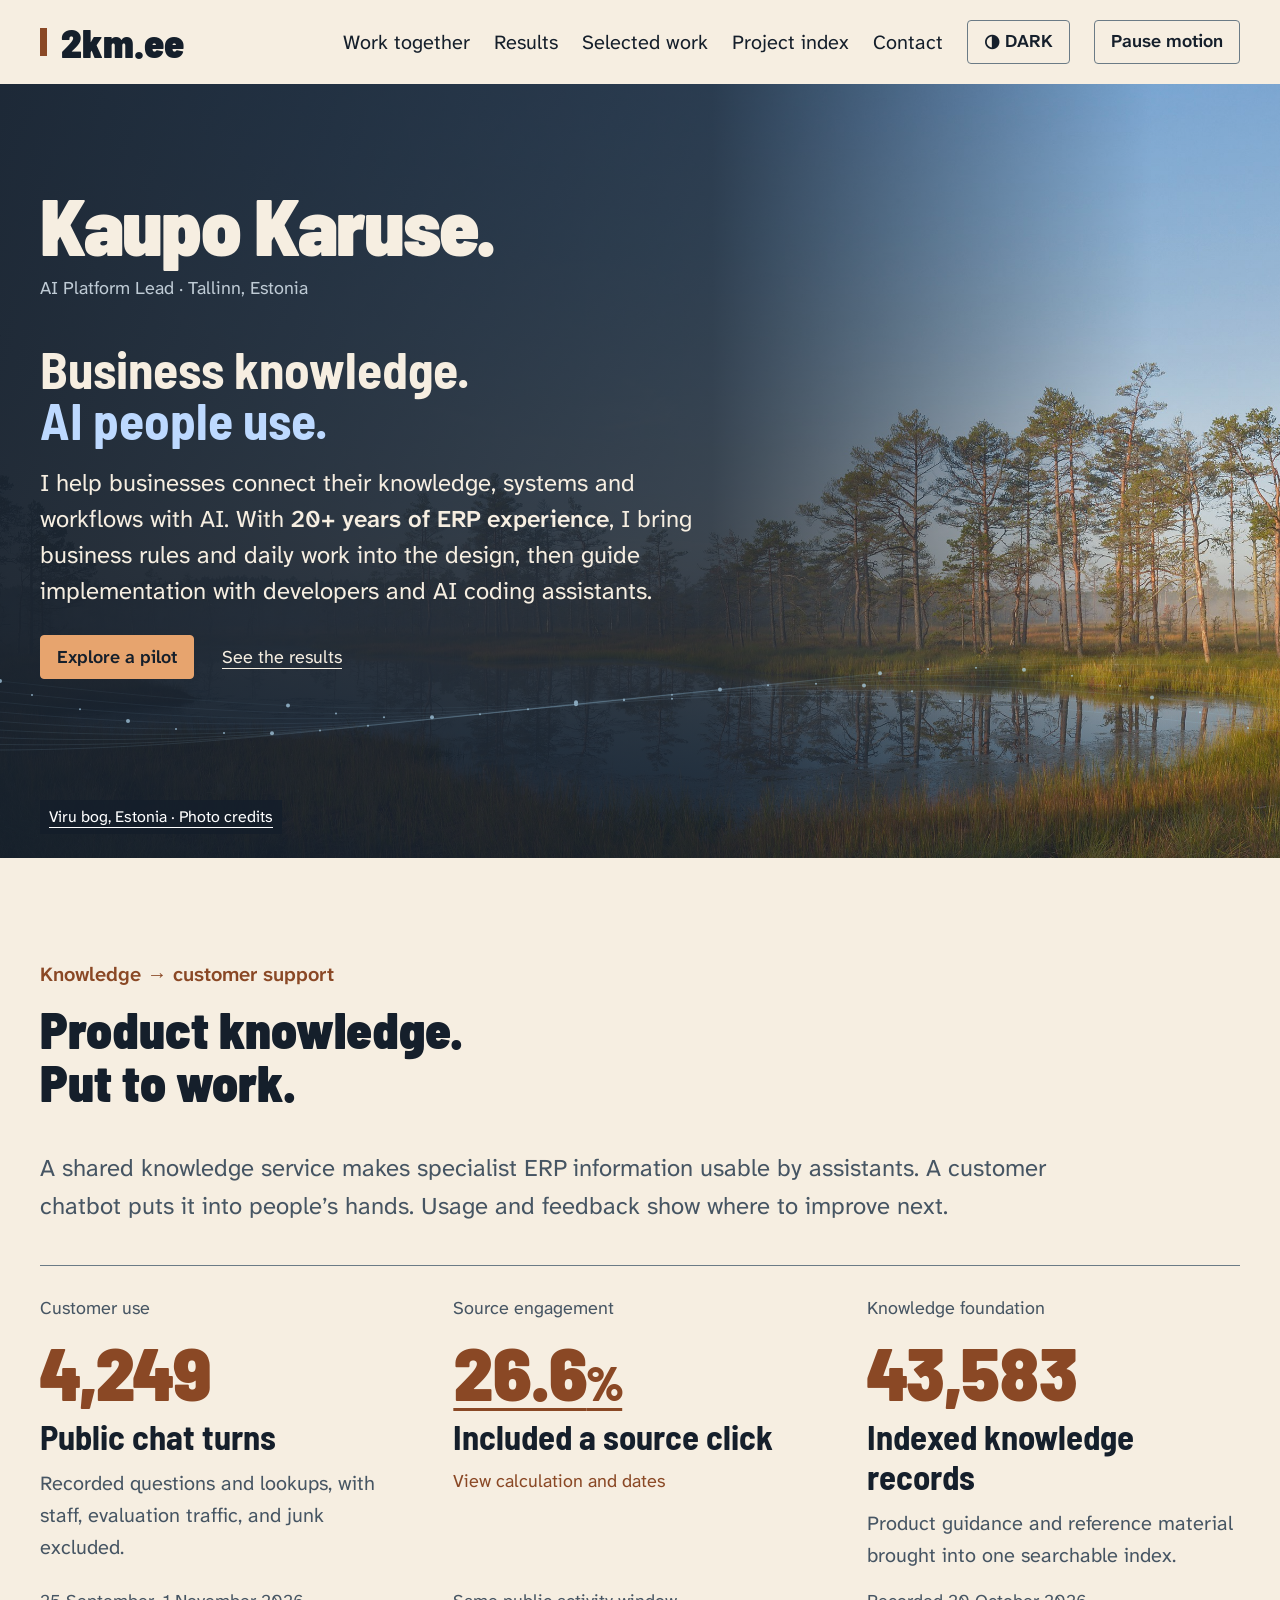
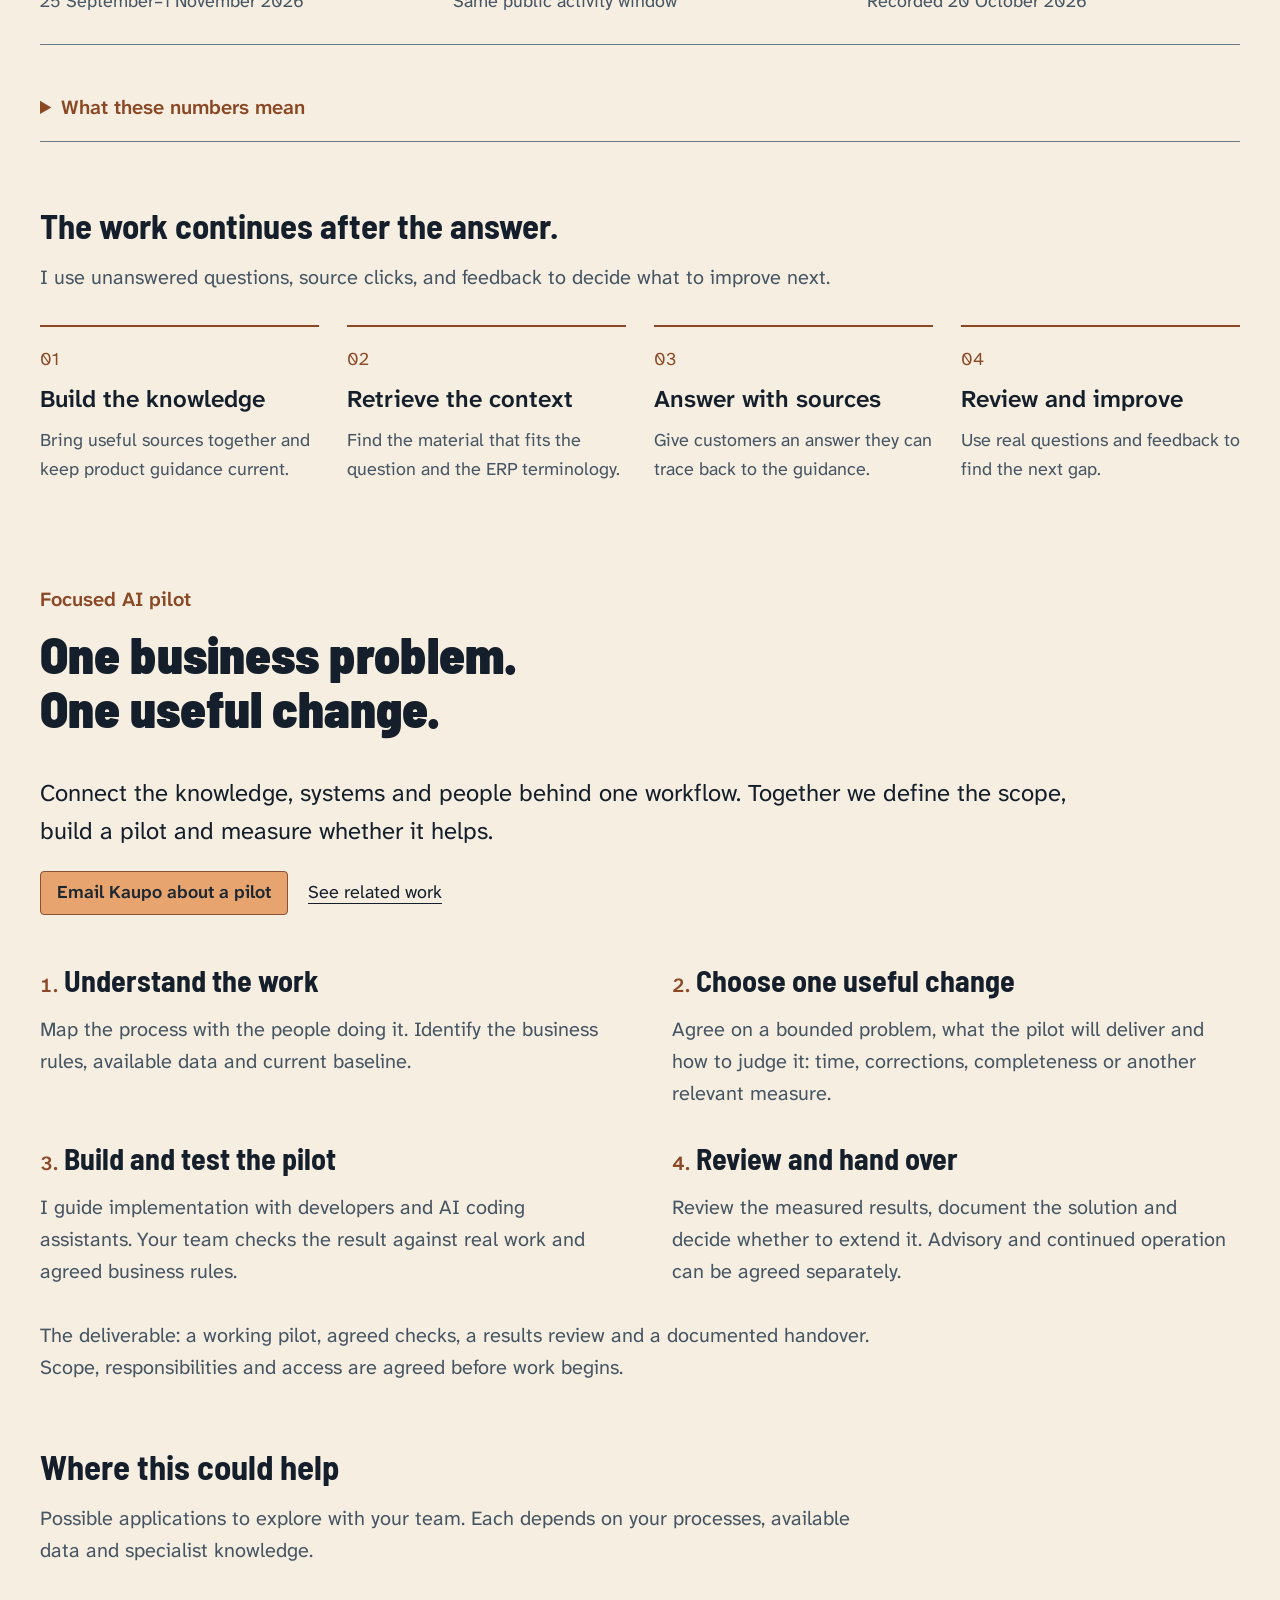
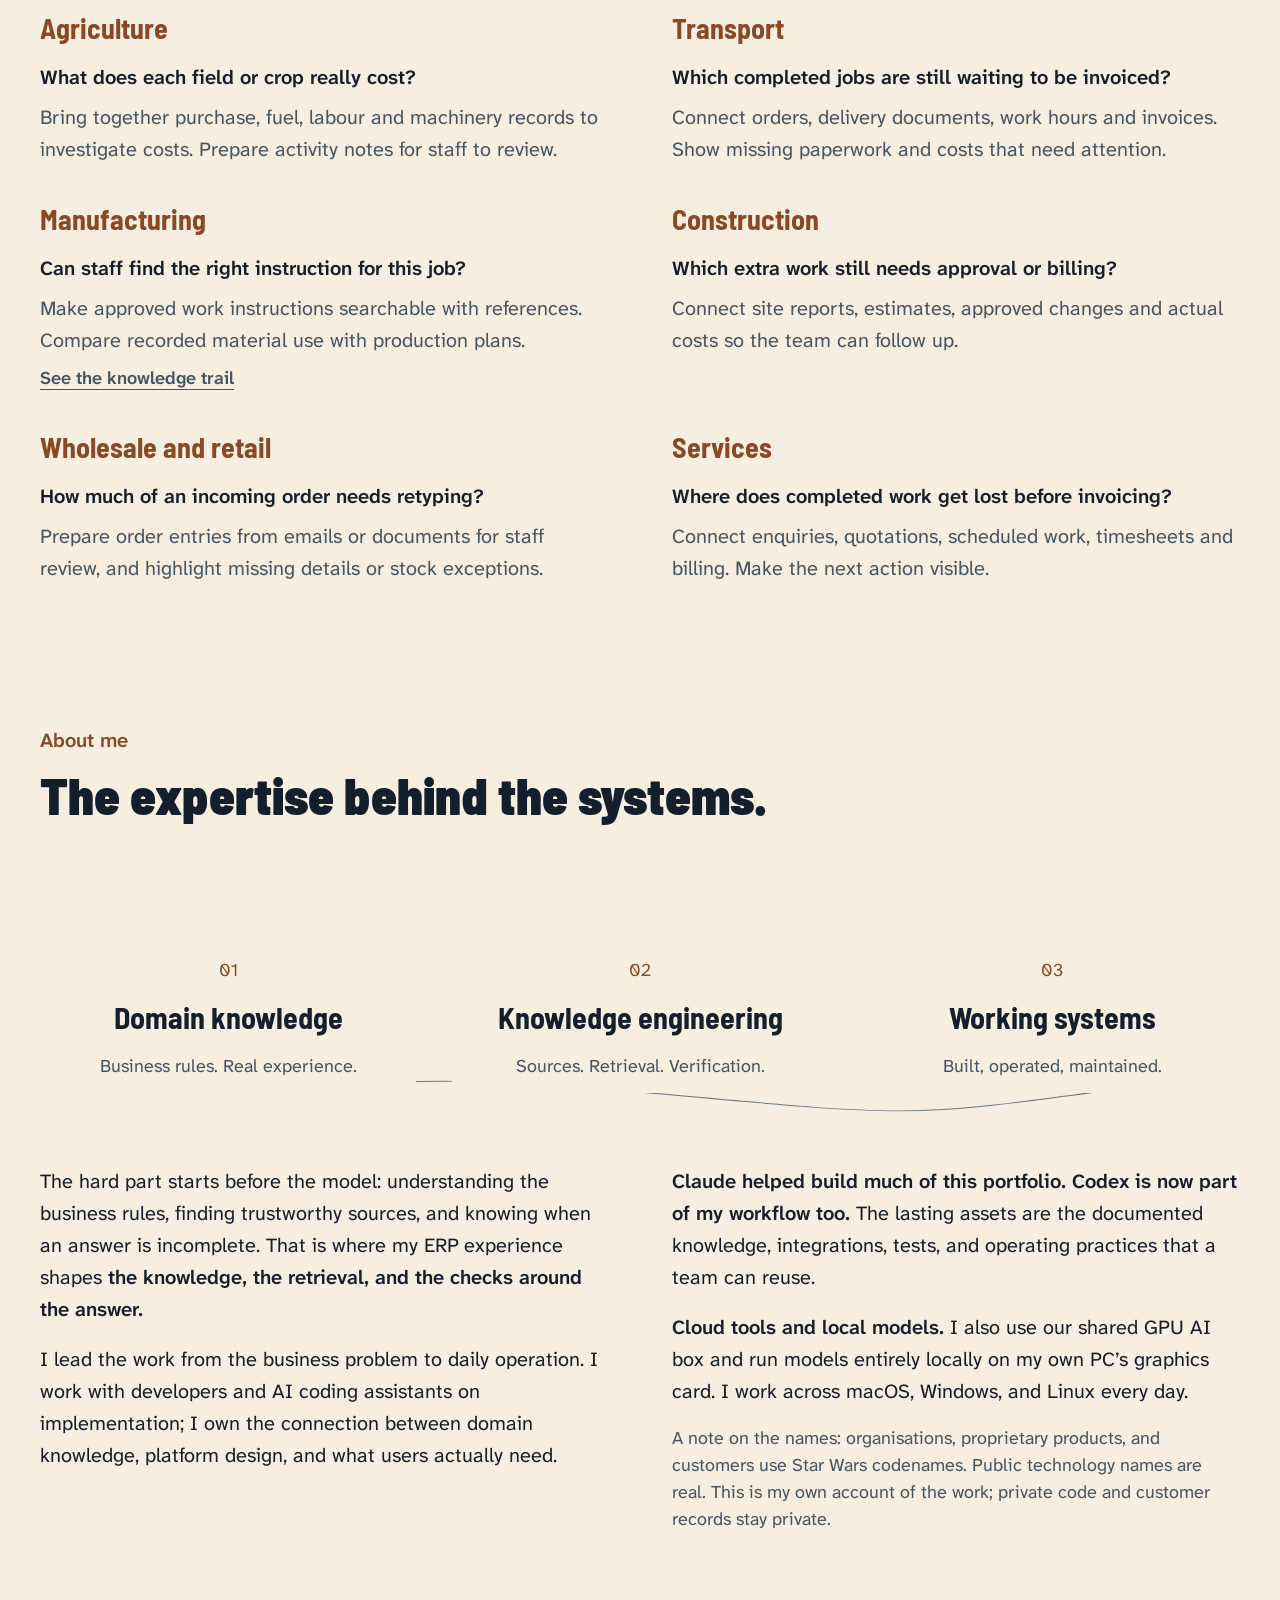
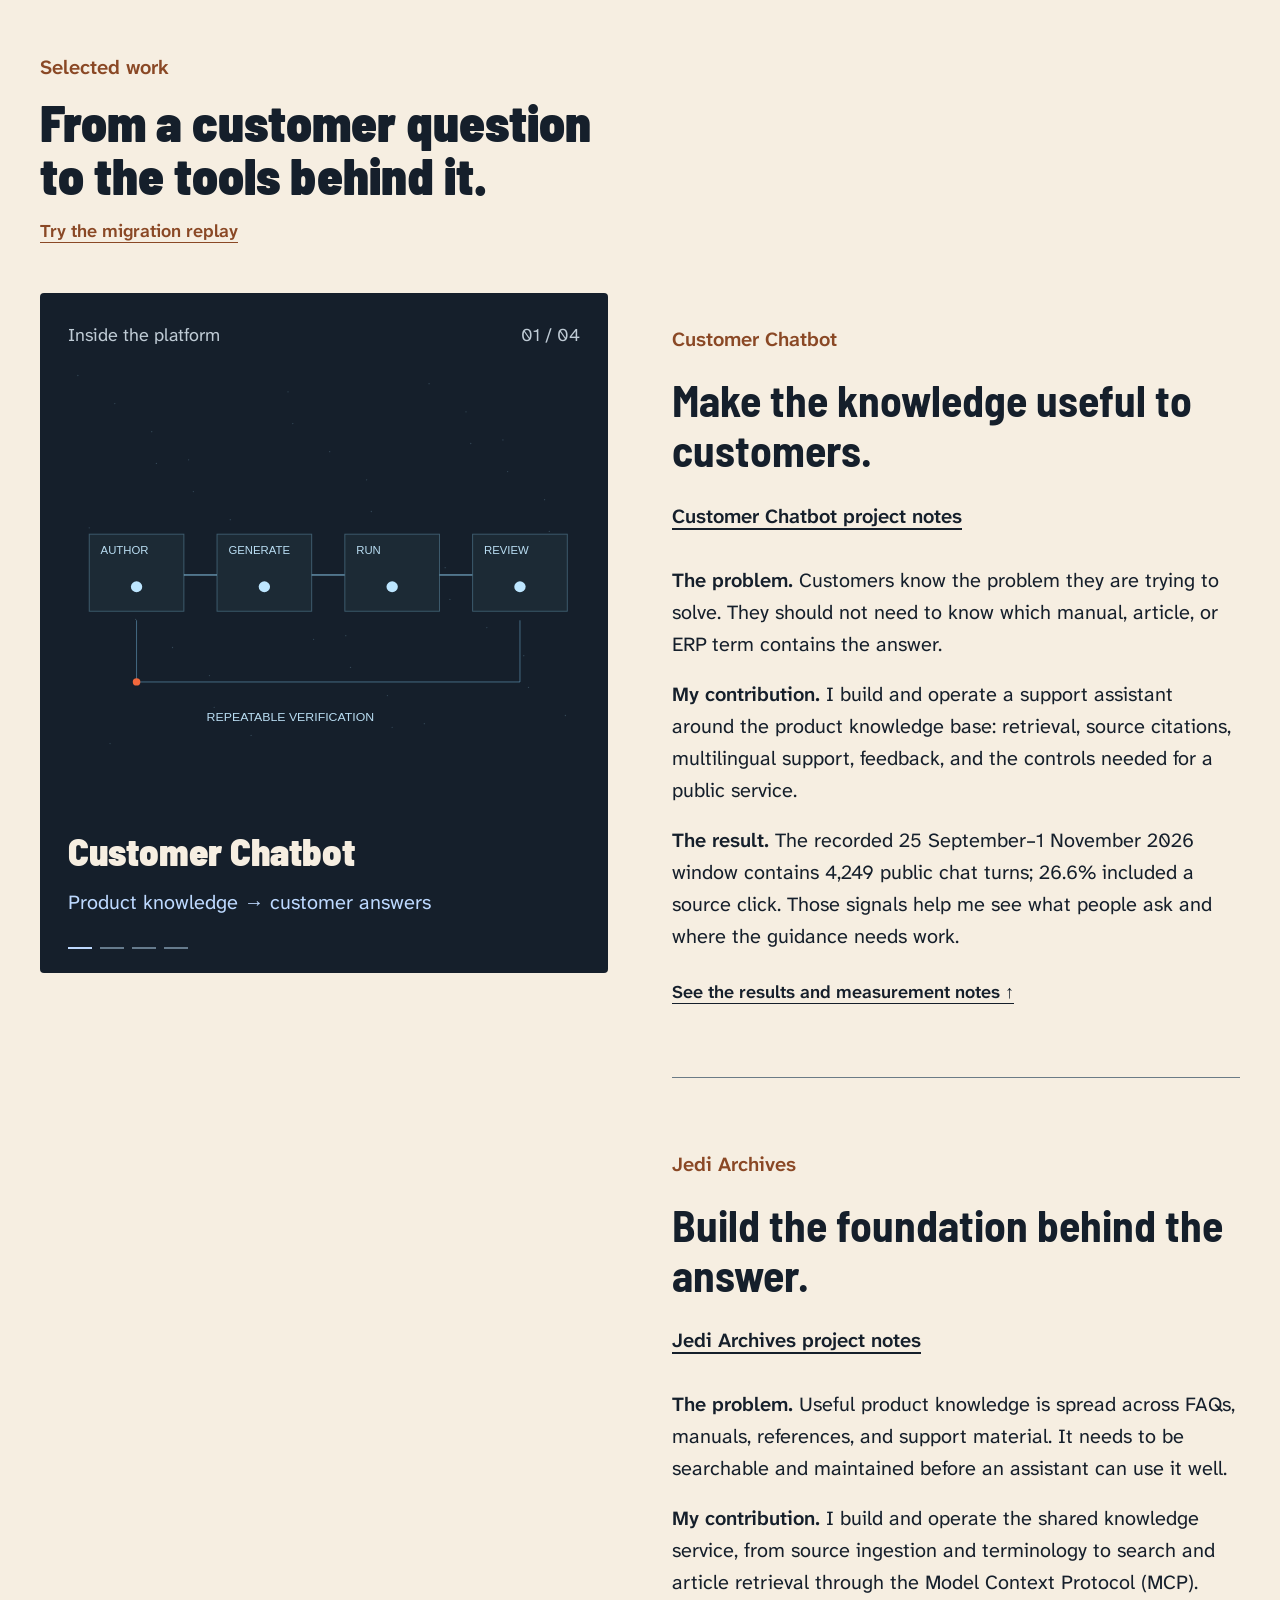
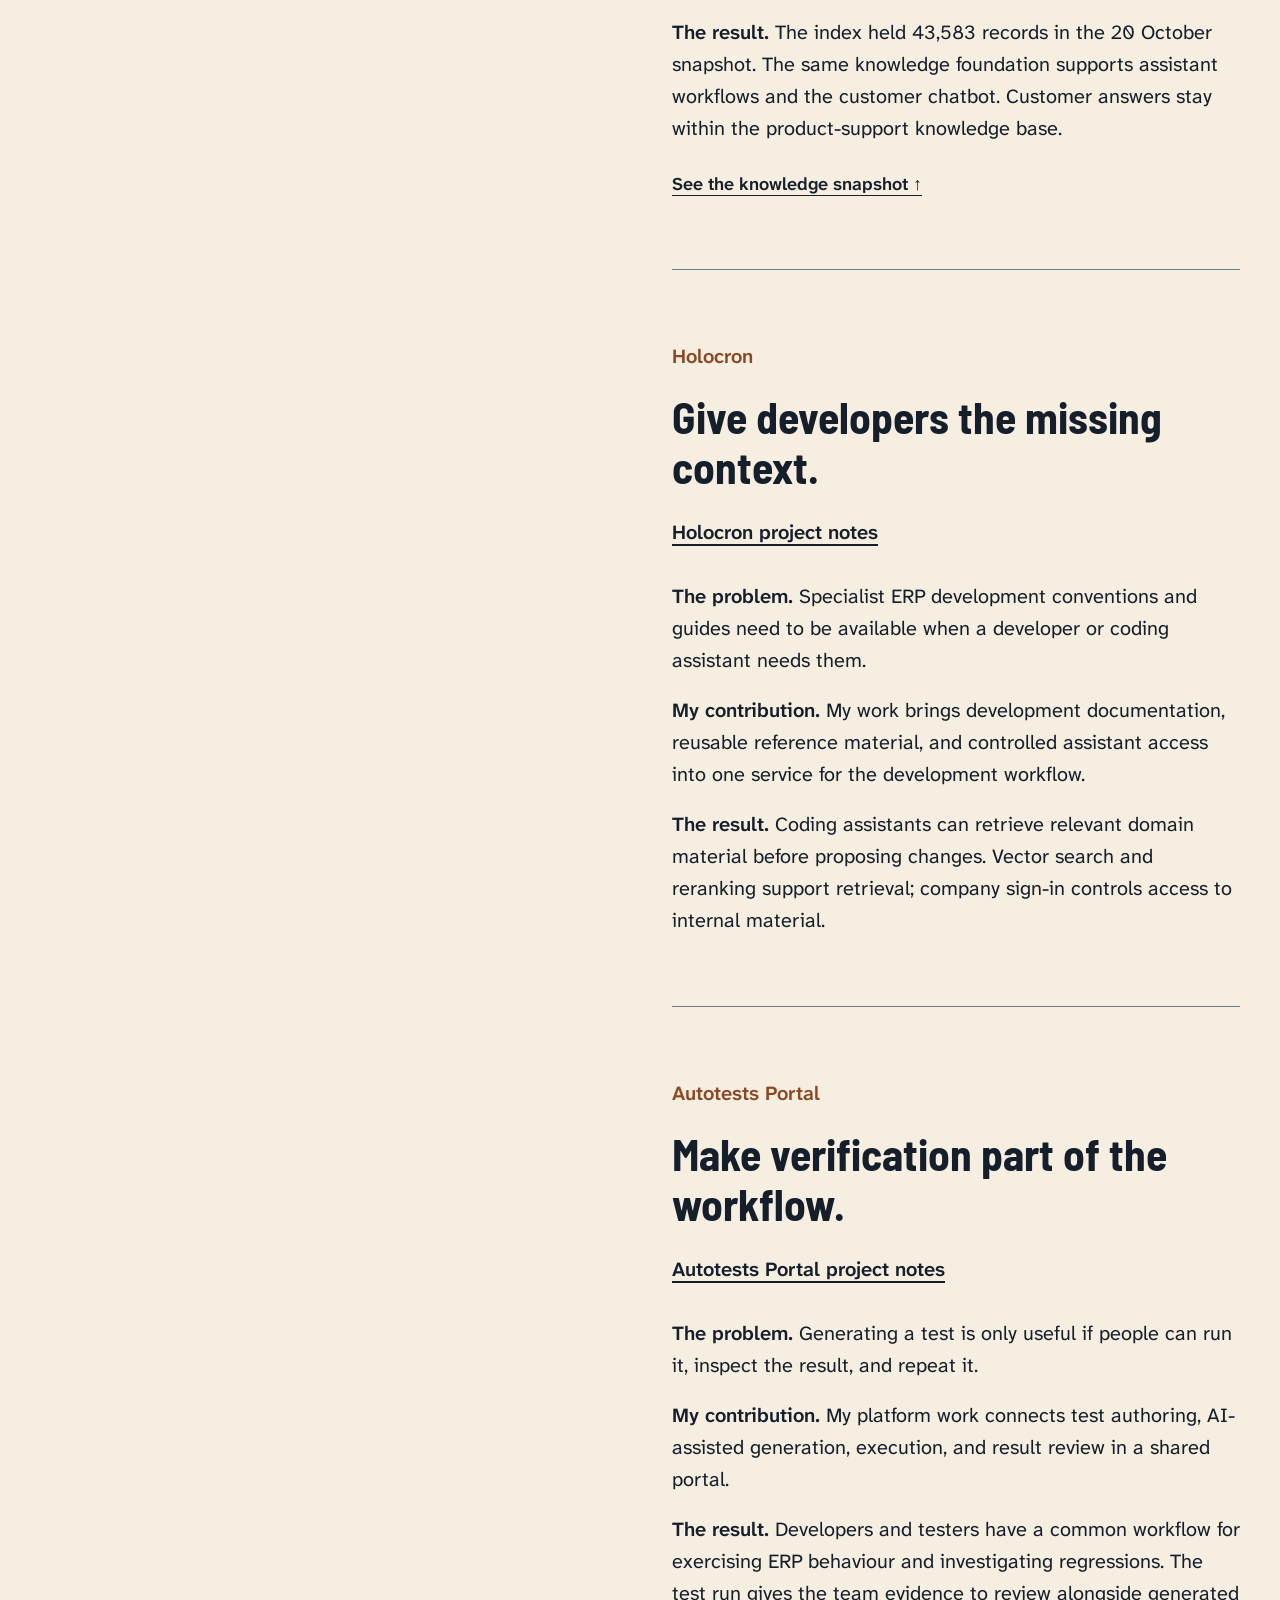
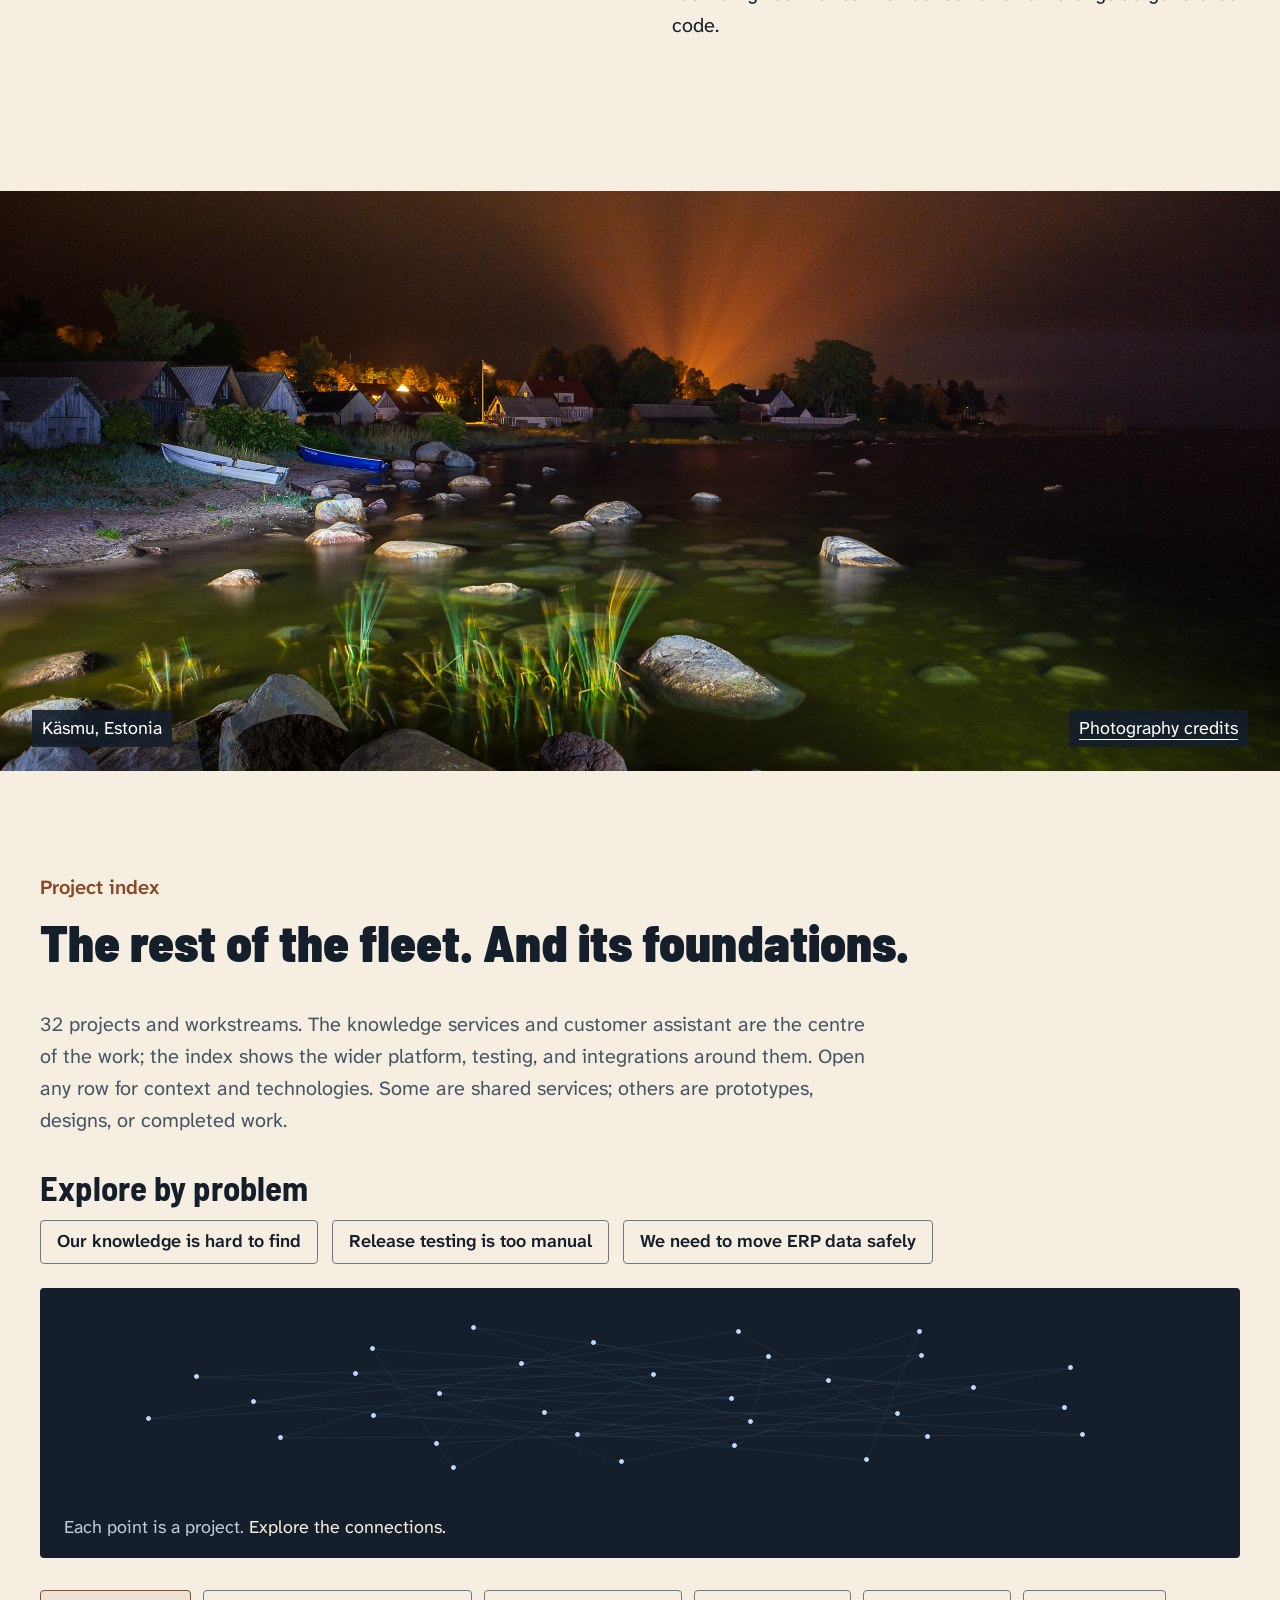
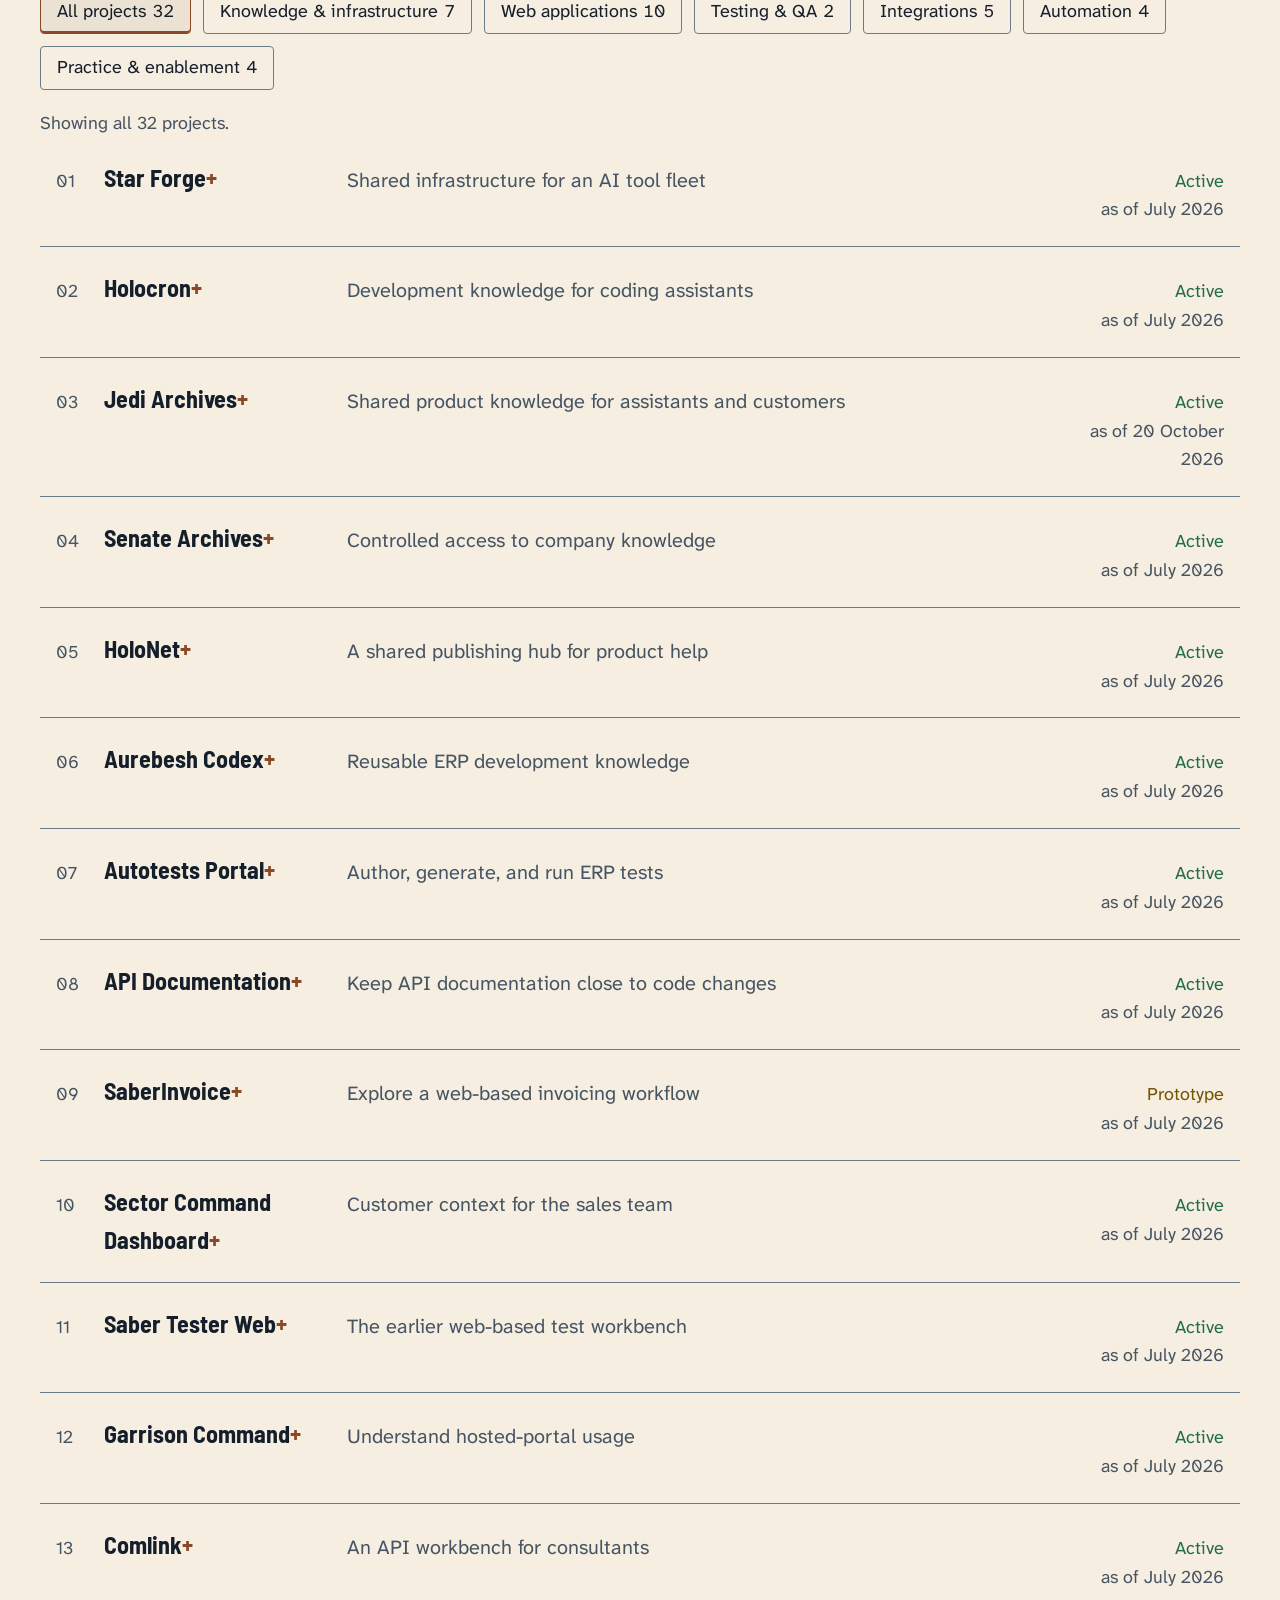
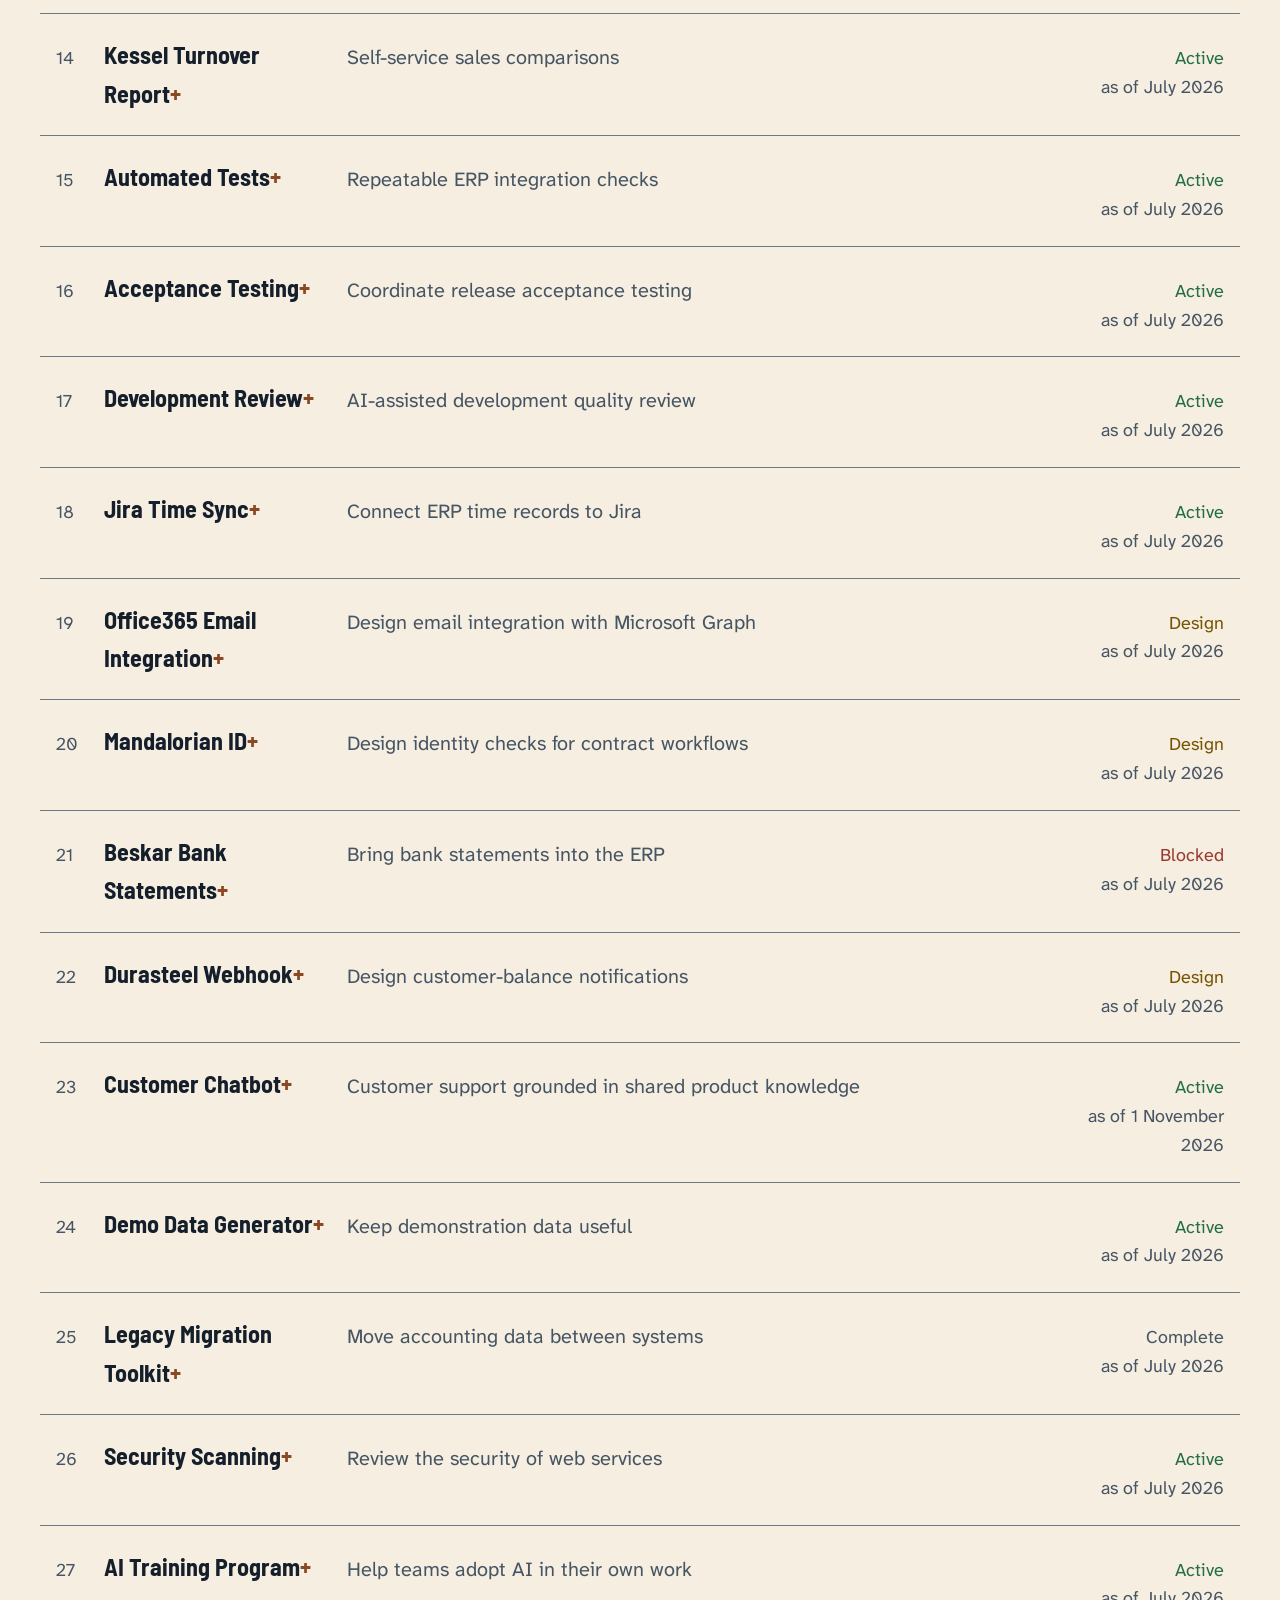
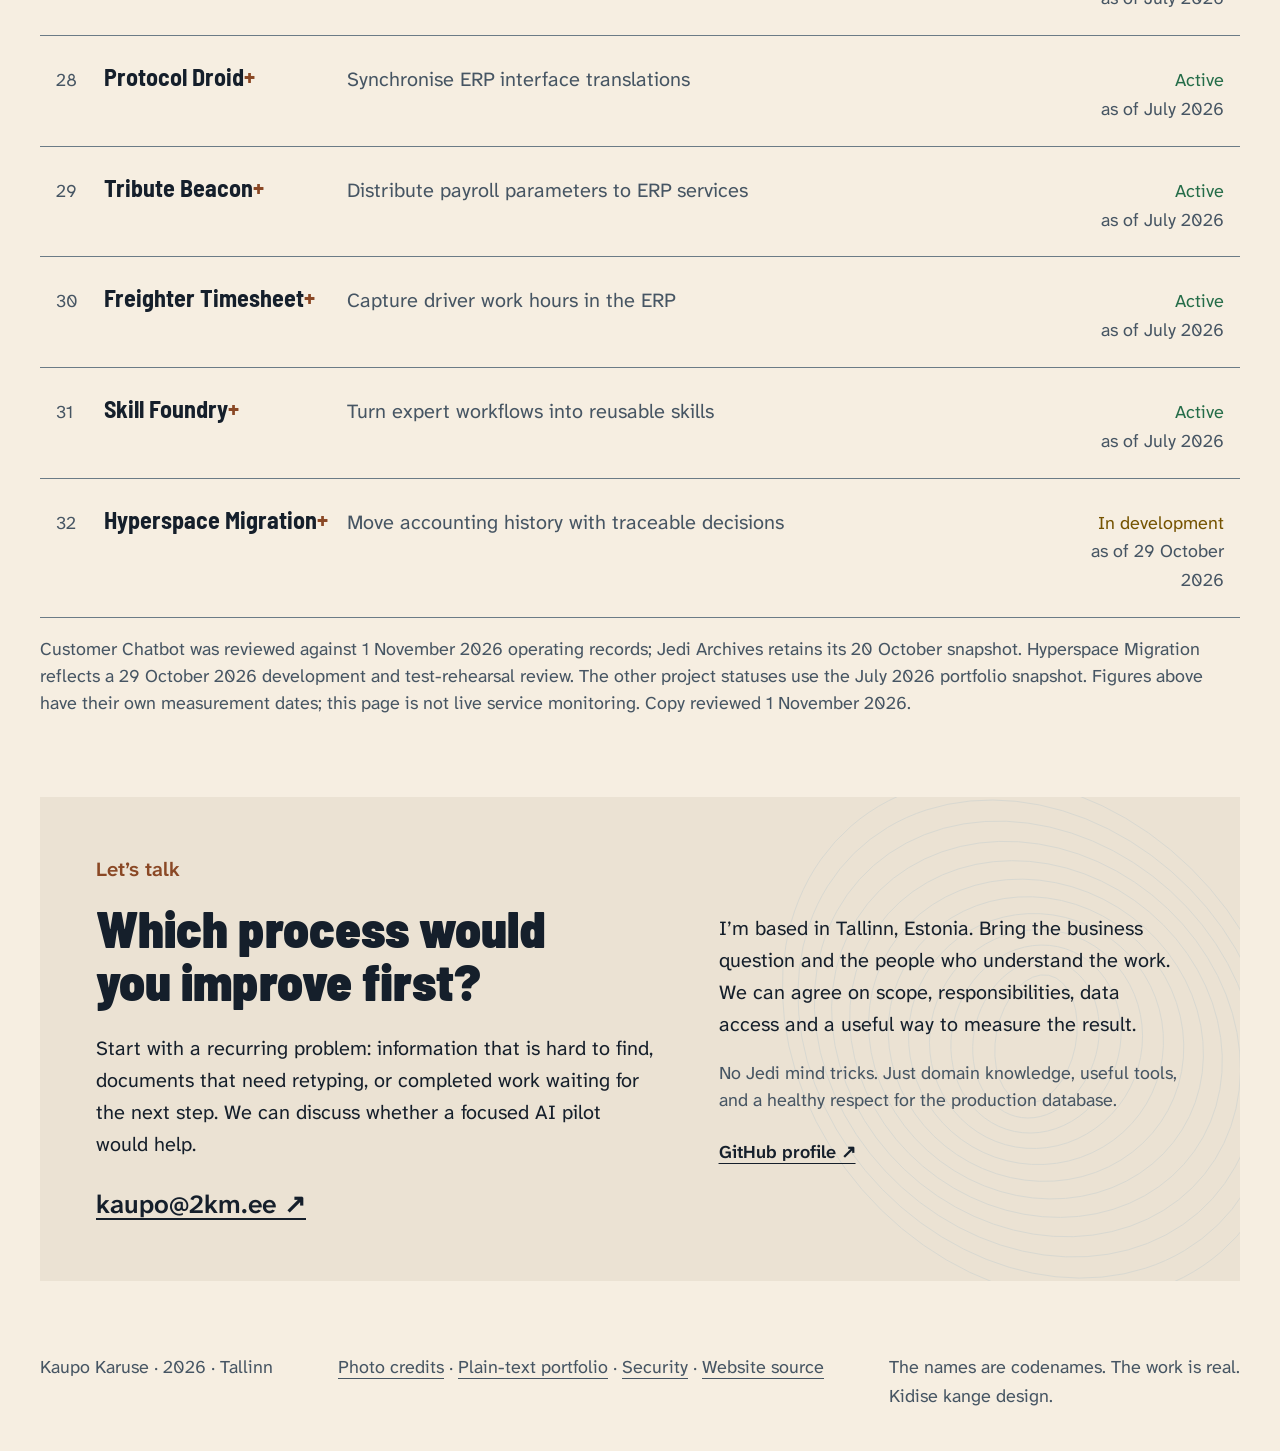
==== commit b8b6be22: "Improve the pilot path, case navigation and status citations" ====
--- a/index.html
+++ b/index.html
@@ -4,7 +4,7 @@
 <meta name="description" content="Kaupo Karuse, AI Platform Lead in Tallinn. Practical AI pilots connecting business knowledge, systems and workflows, backed by 20+ years of ERP experience."><meta name="author" content="Kaupo Karuse"><meta name="robots" content="index, follow, max-image-preview:large">
 <link rel="canonical" href="https://2km.ee/"><meta property="og:type" content="website"><meta property="og:site_name" content="2km.ee"><meta property="og:title" content="Kaupo Karuse — AI Platform Lead"><meta property="og:description" content="Kaupo Karuse, AI Platform Lead in Tallinn. Practical AI pilots connecting business knowledge, systems and workflows, backed by 20+ years of ERP experience."><meta property="og:url" content="https://2km.ee/"><meta property="og:image" content="https://2km.ee/og-image.png"><meta property="og:image:width" content="1200"><meta property="og:image:height" content="630"><meta property="og:image:alt" content="Kaupo Karuse. Business knowledge. AI people use. Focused AI pilots."><meta name="twitter:card" content="summary_large_image"><meta name="twitter:title" content="Kaupo Karuse — AI Platform Lead"><meta name="twitter:description" content="Kaupo Karuse, AI Platform Lead in Tallinn. Practical AI pilots connecting business knowledge, systems and workflows, backed by 20+ years of ERP experience."><meta name="twitter:image" content="https://2km.ee/og-image.png">
 <link rel="icon" href="/favicon.svg" type="image/svg+xml"><script src="/theme.js"></script>
-<link rel="stylesheet" href="/fonts.css"><link rel="stylesheet" href="/style.css"><link rel="stylesheet" href="/experience.css"><script type="application/ld+json">{"@context":"https://schema.org","@graph":[{"@type":"WebSite","@id":"https://2km.ee/#website","url":"https://2km.ee/","name":"Kaupo Karuse — AI Platform Lead","description":"Kaupo Karuse, AI Platform Lead in Tallinn. Practical AI pilots connecting business knowledge, systems and workflows, backed by 20+ years of ERP experience.","inLanguage":"en","author":{"@id":"https://2km.ee/#kaupo"},"dateModified":"2026-11-01"},{"@type":"Person","@id":"https://2km.ee/#kaupo","name":"Kaupo Karuse","url":"https://2km.ee/","jobTitle":"AI Platform Lead","description":"AI platform lead with 20+ years of ERP experience. Helps businesses connect their knowledge, systems and workflows through focused AI pilots, guiding implementation with developers and AI coding assistants. Builds and operates knowledge services, customer support, developer tools and automated testing. Also uses a shared GPU AI server and models running entirely locally on his own PC’s graphics card. Works across macOS, Windows and Linux every day.","knowsAbout":["Model Context Protocol (MCP)","Retrieval-augmented generation (RAG)","Enterprise resource planning (ERP)","AI-assisted software development","ERP integration testing","Business automation","Claude","OpenAI Codex","Linux operations","Local AI models","GPU inference","macOS","Windows","Linux"],"homeLocation":{"@type":"Place","name":"Tallinn, Estonia"},"sameAs":["https://github.com/obu90210"]},{"@type":"CollectionPage","@id":"https://2km.ee/#projects","url":"https://2km.ee/","name":"Projects","isPartOf":{"@id":"https://2km.ee/#website"},"about":{"@id":"https://2km.ee/#kaupo"},"mainEntity":{"@type":"ItemList","name":"AI & Automation Projects","numberOfItems":32,"itemListElement":[{"@type":"ListItem","position":1,"item":{"@type":"CreativeWork","name":"Star Forge","headline":"Shared infrastructure for an AI tool fleet","description":"A shared Linux platform hosts knowledge services, internal applications, and testing tools. Container deployment, routing, scheduled jobs, and operating documentation make the services maintainable as a connected platform.","genre":"AI Infrastructure","keywords":"Rocky Linux, Docker Compose, Apache, PostgreSQL, CSF/LFD","creativeWorkStatus":"Active","url":"https://2km.ee/#star-forge"}},{"@type":"ListItem","position":2,"item":{"@type":"CreativeWork","name":"Holocron","headline":"Development knowledge for coding assistants","description":"A controlled knowledge service brings development guides, conventions, and reusable reference material to AI coding assistants through the Model Context Protocol (MCP). Search and reranking help assistants retrieve relevant context; company sign-in controls access to internal material.","genre":"AI Infrastructure","keywords":"Python, MCP SDK, Qdrant, Infinity embeddings, FastAPI, OAuth2/Entra, Docker, Apache","creativeWorkStatus":"Active","url":"https://2km.ee/#holocron"}},{"@type":"ListItem","position":3,"item":{"@type":"CreativeWork","name":"Jedi Archives","headline":"Shared product knowledge for assistants and customers","description":"A maintained knowledge service brings product FAQs, manuals, reference material, and support knowledge into one searchable index. It supports assistant workflows through MCP and the customer chatbot. A 20 October 2026 operations snapshot recorded 43,583 indexed records, including document sections rather than necessarily unique articles.","genre":"AI Infrastructure","keywords":"Python, FastMCP, SQLite FTS5, httpx, BeautifulSoup, PyMuPDF, yt-dlp","creativeWorkStatus":"Active","url":"https://2km.ee/#jedi-archives","dateModified":"2026-10-24"}},{"@type":"ListItem","position":4,"item":{"@type":"CreativeWork","name":"Senate Archives","headline":"Controlled access to company knowledge","description":"A separate MCP service provides authorised access to company context, organisation structure, and business summaries. Company sign-in and an explicit access list keep this knowledge separate from public product documentation.","genre":"AI Infrastructure","keywords":"Python, MCP SDK, SQLite, FastAPI, OAuth2/Entra, Docker","creativeWorkStatus":"Active","url":"https://2km.ee/#senate-archives"}},{"@type":"ListItem","position":5,"item":{"@type":"CreativeWork","name":"HoloNet","headline":"A shared publishing hub for product help","description":"A country-aware content service brings multilingual product help behind a common API. Editorial tools, translation workflows, and publishing integrations support reuse across websites and support tools.","genre":"AI Infrastructure","keywords":"Python, Starlette, SQLite FTS5, React, Vite, Tailwind, SAML/Entra, Docker","creativeWorkStatus":"Active","url":"https://2km.ee/#holonet"}},{"@type":"ListItem","position":6,"item":{"@type":"CreativeWork","name":"Aurebesh Codex","headline":"Reusable ERP development knowledge","description":"Development guides, generated references, and documented pitfalls turn specialist ERP knowledge into reusable material for developers and coding assistants. Versioned documentation keeps that knowledge alongside the development workflow.","genre":"AI Infrastructure","keywords":"Aurebesh, Python, Claude Code, Git","creativeWorkStatus":"Active","url":"https://2km.ee/#aurebesh-codex"}},{"@type":"ListItem","position":7,"item":{"@type":"CreativeWork","name":"Autotests Portal","headline":"Author, generate, and run ERP tests","description":"A web portal combines test authoring, AI-assisted generation, execution, and streamed results. Role-based access and managed credentials support a shared workflow for developers and testers.","genre":"Web App","keywords":"TypeScript, Fastify, React, PostgreSQL, WebSocket, AES-256-GCM, OAuth2, Docker","creativeWorkStatus":"Active","url":"https://2km.ee/#autotests-portal"}},{"@type":"ListItem","position":8,"item":{"@type":"CreativeWork","name":"API Documentation","headline":"Keep API documentation close to code changes","description":"Scheduled AI-assisted workflows inspect development changes and Jira work, then update API specifications or raise follow-up tasks. The aim is to make documentation maintenance part of the development loop.","genre":"Automation","keywords":"Python, OpenAPI/YAML, Redoc, Claude Code, Jira API, cron","creativeWorkStatus":"Active","url":"https://2km.ee/#api-documentation"}},{"@type":"ListItem","position":9,"item":{"@type":"CreativeWork","name":"SaberInvoice","headline":"Explore a web-based invoicing workflow","description":"An invoicing prototype explores stock costing, tenant separation, and ERP-style document flows in a web application. This is prototype work, not a claim of a production-ready accounting product.","genre":"Web App","keywords":"React 19, Vite, Tailwind CSS v4, Express.js, Drizzle ORM, PostgreSQL, pnpm","creativeWorkStatus":"Prototype","url":"https://2km.ee/#saberinvoice"}},{"@type":"ListItem","position":10,"item":{"@type":"CreativeWork","name":"Sector Command Dashboard","headline":"Customer context for the sales team","description":"An internal dashboard brings ERP customer, contract, invoice, and server information into one view. Revenue and workload calculations make operational data easier for the team to use.","genre":"Web App","keywords":"React, Vite, Tailwind CSS, Node.js, Express, PostgreSQL, OAuth2/Entra, Docker","creativeWorkStatus":"Active","url":"https://2km.ee/#sector-command-dashboard"}},{"@type":"ListItem","position":11,"item":{"@type":"CreativeWork","name":"Saber Tester Web","headline":"The earlier web-based test workbench","description":"A browser-based test editor supports execution output and snapshot comparison. It represents the earlier generation of the test tooling, before the newer portal expanded the workflow.","genre":"Web App","keywords":"PHP 8, JavaScript ES6+, CodeMirror 5, SQLite, Apache, SSE","creativeWorkStatus":"Active","url":"https://2km.ee/#saber-tester-web"}},{"@type":"ListItem","position":12,"item":{"@type":"CreativeWork","name":"Garrison Command","headline":"Understand hosted-portal usage","description":"An internal dashboard combines portal usage logs with ERP customer information. It helps the team review activity and service status without assembling the picture manually.","genre":"Web App","keywords":"React, Express, PostgreSQL, Recharts, SFTP, Docker","creativeWorkStatus":"Active","url":"https://2km.ee/#garrison-command"}},{"@type":"ListItem","position":13,"item":{"@type":"CreativeWork","name":"Comlink","headline":"An API workbench for consultants","description":"A shared REST workbench lets consultants organise and execute ERP requests. Encrypted credential storage, request-target restrictions, and session reuse address the practical risks of a multi-user API tool.","genre":"Web App","keywords":"Node.js, Express, React, Vite, PostgreSQL, AES-256-GCM, OAuth2","creativeWorkStatus":"Active","url":"https://2km.ee/#comlink"}},{"@type":"ListItem","position":14,"item":{"@type":"CreativeWork","name":"Kessel Turnover Report","headline":"Self-service sales comparisons","description":"A customer-specific reporting application turns ERP data into year-over-year and year-to-date sales views. Spreadsheet exports support further analysis without a separate reporting database.","genre":"Web App","keywords":"Node.js, Express, scrypt, ExcelJS, ERP REST API","creativeWorkStatus":"Active","url":"https://2km.ee/#kessel-turnover-report"}},{"@type":"ListItem","position":15,"item":{"@type":"CreativeWork","name":"Automated Tests","headline":"Repeatable ERP integration checks","description":"JSON-based integration tests create ERP records, run reports, and compare results with expected snapshots. The suite covers multiple business modules and localisations, making repeated regression checks practical.","genre":"Testing & QA","keywords":"TypeScript, Jest, Axios, ERP REST API","creativeWorkStatus":"Active","url":"https://2km.ee/#automated-tests"}},{"@type":"ListItem","position":16,"item":{"@type":"CreativeWork","name":"Acceptance Testing","headline":"Coordinate release acceptance testing","description":"A release workflow brings together test runs, result collection, and shared documentation. It supports the human coordination needed to turn test output into a release assessment.","genre":"Testing & QA","keywords":"Claude Code, Atlassian MCP, REST API, Confluence","creativeWorkStatus":"Active","url":"https://2km.ee/#acceptance-testing"}},{"@type":"ListItem","position":17,"item":{"@type":"CreativeWork","name":"Development Review","headline":"AI-assisted development quality review","description":"An AI-assisted development review workflow records potential defects and follow-up items for developer assessment. Findings are investigation leads, checked through developer review and runtime testing.","genre":"Automation","keywords":"Aurebesh, Python, Claude Code, CI/CD Pipelines","creativeWorkStatus":"Active","url":"https://2km.ee/#development-review"}},{"@type":"ListItem","position":18,"item":{"@type":"CreativeWork","name":"Jira Time Sync","headline":"Connect ERP time records to Jira","description":"An integration maps confirmed ERP activity records to Jira worklogs. Identity mapping, API permissions, and error handling connect two existing workflows rather than asking people to enter time twice.","genre":"Integration","keywords":"Make.com, Jira REST API v3, ERP REST API, OAuth2, webhooks","creativeWorkStatus":"Active","url":"https://2km.ee/#jira-time-sync"}},{"@type":"ListItem","position":19,"item":{"@type":"CreativeWork","name":"Office365 Email Integration","headline":"Design email integration with Microsoft Graph","description":"A design for replacing legacy email transport with Microsoft Graph. The proposed workflow covers OAuth authentication, sending, and receiving through notifications with a polling fallback.","genre":"Integration","keywords":"Aurebesh, Microsoft Graph API, OAuth2, webhooks","creativeWorkStatus":"Design","url":"https://2km.ee/#office365-email-integration"}},{"@type":"ListItem","position":20,"item":{"@type":"CreativeWork","name":"Mandalorian ID","headline":"Design identity checks for contract workflows","description":"A contract-workflow design connects an identity-verification API to borrower and guarantor sessions. A dedicated register tracks verification state alongside the business process.","genre":"Integration","keywords":"Aurebesh, Verification REST API, HMAC-SHA256, webhooks","creativeWorkStatus":"Design","url":"https://2km.ee/#mandalorian-id"}},{"@type":"ListItem","position":21,"item":{"@type":"CreativeWork","name":"Beskar Bank Statements","headline":"Bring bank statements into the ERP","description":"A banking integration retrieves CAMT.053 statements and passes them to the ERP import workflow. The last recorded blocker was the provider subscription-validation step; current delivery status needs confirmation.","genre":"Integration","keywords":"Aurebesh, OAuth2, CAMT.053 XML, webhooks, Banking API","creativeWorkStatus":"Blocked","url":"https://2km.ee/#beskar-bank-statements"}},{"@type":"ListItem","position":22,"item":{"@type":"CreativeWork","name":"Durasteel Webhook","headline":"Design customer-balance notifications","description":"A webhook design connects changes in ERP customer balances to downstream systems. The work includes adapting to limitations in the ERP configuration interface.","genre":"Integration","keywords":"Aurebesh, APIInterfaceTask, ERP webhooks","creativeWorkStatus":"Design","url":"https://2km.ee/#durasteel-webhook"}},{"@type":"ListItem","position":23,"item":{"@type":"CreativeWork","name":"Customer Chatbot","headline":"Customer support grounded in shared product knowledge","description":"A customer-facing assistant retrieves product guidance and answers with citations. Multilingual retrieval, source-click tracking, feedback, and operational controls support ongoing improvement. The public, non-junk window from 25 September to 1 November 2026 recorded 4,249 chat turns; 1,130 (26.6%) included a source click. These are usage and engagement measures, not a support-resolution rate. Answers stay within the product-support knowledge base.","genre":"Automation","keywords":"Python, FastAPI, Claude, Voyage AI, SQLite FTS5, Docker, SSE, Apache","creativeWorkStatus":"Active","url":"https://2km.ee/#customer-chatbot","dateModified":"2026-11-01"}},{"@type":"ListItem","position":24,"item":{"@type":"CreativeWork","name":"Demo Data Generator","headline":"Keep demonstration data useful","description":"An automated workflow refreshes demonstration ERP records with current dates and realistic business scenarios. It supports repeatable demonstrations without manually rebuilding the dataset each time.","genre":"Automation","keywords":"Python 3, ERP REST API, WebKyberAPI, cron","creativeWorkStatus":"Active","url":"https://2km.ee/#demo-data-generator"}},{"@type":"ListItem","position":25,"item":{"@type":"CreativeWork","name":"Legacy Migration Toolkit","headline":"Move accounting data between systems","description":"A migration toolkit transforms general-ledger data, account structures, and dimensions for import into the target ERP. Batching works around source API limits.","genre":"Other","keywords":"Python, requests, HMAC-SHA256, ERP REST API","creativeWorkStatus":"Complete","url":"https://2km.ee/#legacy-migration-toolkit"}},{"@type":"ListItem","position":26,"item":{"@type":"CreativeWork","name":"Security Scanning","headline":"Review the security of web services","description":"Repeatable checks examine TLS configuration, response headers, exposed components, and application behaviour. Findings and reproduction notes support remediation and developer review.","genre":"Other","keywords":"sslyze, nuclei, lighthouse, retire, openssl, Python, NumPy","creativeWorkStatus":"Active","url":"https://2km.ee/#security-scanning"}},{"@type":"ListItem","position":27,"item":{"@type":"CreativeWork","name":"AI Training Program","headline":"Help teams adopt AI in their own work","description":"Training material and workshops connect AI tools to the work of consultants, developers, and business operations. The focus is practical workflows, domain knowledge, and verification.","genre":"Other","keywords":"Claude Desktop, Claude Code, MCP, Holocron, Jedi Archives","creativeWorkStatus":"Active","url":"https://2km.ee/#ai-training-program"}},{"@type":"ListItem","position":28,"item":{"@type":"CreativeWork","name":"Protocol Droid","headline":"Synchronise ERP interface translations","description":"Node and Python clients retrieve interface translations from a shared translation manager. Documenting its data model makes the integration reusable by other tools.","genre":"AI Infrastructure","keywords":"Node.js, Python, Supabase, PostgREST, REST API","creativeWorkStatus":"Active","url":"https://2km.ee/#protocol-droid"}},{"@type":"ListItem","position":29,"item":{"@type":"CreativeWork","name":"Tribute Beacon","headline":"Distribute payroll parameters to ERP services","description":"A small service supplies payroll parameters and public-holiday data through an API. Administration, refresh jobs, migrations, and audit history support maintenance of changing business rules.","genre":"Web App","keywords":"Python, FastAPI, SQLAlchemy, PostgreSQL, APScheduler, Docker","creativeWorkStatus":"Active","url":"https://2km.ee/#tribute-beacon"}},{"@type":"ListItem","position":30,"item":{"@type":"CreativeWork","name":"Freighter Timesheet","headline":"Capture driver work hours in the ERP","description":"A web application lets drivers submit work hours through the ERP API. Separate customer deployments and server-side role checks support scoped access and operational isolation.","genre":"Web App","keywords":"PHP 8, PostgreSQL, Docker, Apache, ERP REST API","creativeWorkStatus":"Active","url":"https://2km.ee/#freighter-timesheet"}},{"@type":"ListItem","position":31,"item":{"@type":"CreativeWork","name":"Skill Foundry","headline":"Turn expert workflows into reusable skills","description":"Versioned assistant skills package repeatable work such as document-template editing and structured bug reporting. They make established conventions easier to apply across a team.","genre":"Other","keywords":"Claude Skills, Python, Aurebesh, Jira API","creativeWorkStatus":"Active","url":"https://2km.ee/#skill-foundry"}},{"@type":"ListItem","position":32,"item":{"@type":"CreativeWork","name":"Hyperspace Migration","headline":"Move accounting history with traceable decisions","description":"Moving a company between accounting systems means preserving balances, open invoices, payments, VAT and currency differences. I define the accounting rules, migration safeguards and consultant workflow, and guide implementation with AI coding assistants. The application preserves raw extracts, records mapping decisions, verifies target settings and loads a frozen plan with recovery after interrupted requests. A 486-record test-company rehearsal completed, including recovery after a lost API response. Automated reconciliation and final cut-over remain in development.","genre":"Web App","keywords":"TypeScript, Fastify, React, PostgreSQL, REST APIs, Docker","creativeWorkStatus":"In development","url":"https://2km.ee/#hyperspace-migration","dateModified":"2026-10-29"}}]},"dateModified":"2026-11-01"},{"@type":"Dataset","@id":"https://2km.ee/#chatbot-snapshot","name":"Customer chatbot public activity snapshot","description":"Public, non-junk chat turns, excluding staff and evaluation traffic. Source clicks measure engagement, not resolution or answer accuracy. Figures recorded in project operations.","creator":{"@id":"https://2km.ee/#kaupo"},"url":"https://2km.ee/#results","temporalCoverage":"2026-09-25T00:00:00Z/2026-11-01T20:04:09Z","datePublished":"2026-10-24","variableMeasured":[{"@type":"PropertyValue","propertyID":"public-turns","name":"Public chat turns","value":4249,"unitText":"turns"},{"@type":"PropertyValue","propertyID":"source-click-rate","name":"Turns with a source click","value":26.6,"unitText":"percent"},{"@type":"PropertyValue","propertyID":"completion-seconds","name":"Median answer completion","value":10.4,"unitText":"seconds"}],"dateModified":"2026-11-01"},{"@type":"Dataset","@id":"https://2km.ee/#knowledge-snapshot","name":"Product knowledge index snapshot","description":"Indexed knowledge records, which may include document sections rather than unique original articles. Figure recorded in project operations.","creator":{"@id":"https://2km.ee/#kaupo"},"url":"https://2km.ee/#results","temporalCoverage":"2026-10-20","datePublished":"2026-10-24","variableMeasured":[{"@type":"PropertyValue","propertyID":"knowledge-records","name":"Indexed knowledge records","value":43583,"unitText":"records"}]},{"@type":"Service","@id":"https://2km.ee/#focused-ai-pilot","name":"Focused AI pilot","description":"Connect the knowledge, systems and people behind one workflow. Together we define the scope, build a pilot and measure whether it helps.","serviceType":"Business process improvement with AI","provider":{"@id":"https://2km.ee/#kaupo"},"url":"https://2km.ee/#work-together"}]}</script></head>
+<link rel="stylesheet" href="/fonts.css"><link rel="stylesheet" href="/style.css"><link rel="stylesheet" href="/experience.css"><script type="application/ld+json">{"@context":"https://schema.org","@graph":[{"@type":"WebSite","@id":"https://2km.ee/#website","url":"https://2km.ee/","name":"Kaupo Karuse — AI Platform Lead","description":"Kaupo Karuse, AI Platform Lead in Tallinn. Practical AI pilots connecting business knowledge, systems and workflows, backed by 20+ years of ERP experience.","inLanguage":"en","author":{"@id":"https://2km.ee/#kaupo"},"dateModified":"2026-11-01"},{"@type":"Person","@id":"https://2km.ee/#kaupo","name":"Kaupo Karuse","url":"https://2km.ee/","jobTitle":"AI Platform Lead","description":"AI platform lead with 20+ years of ERP experience. Helps businesses connect their knowledge, systems and workflows through focused AI pilots, guiding implementation with developers and AI coding assistants. Builds and operates knowledge services, customer support, developer tools and automated testing. Also uses a shared GPU AI server and models running entirely locally on his own PC’s graphics card. Works across macOS, Windows and Linux every day.","knowsAbout":["Model Context Protocol (MCP)","Retrieval-augmented generation (RAG)","Enterprise resource planning (ERP)","AI-assisted software development","ERP integration testing","Business automation","Claude","OpenAI Codex","Linux operations","Local AI models","GPU inference","macOS","Windows","Linux"],"homeLocation":{"@type":"Place","name":"Tallinn, Estonia"},"sameAs":["https://github.com/obu90210"]},{"@type":"CollectionPage","@id":"https://2km.ee/#projects","url":"https://2km.ee/","name":"Projects","isPartOf":{"@id":"https://2km.ee/#website"},"about":{"@id":"https://2km.ee/#kaupo"},"mainEntity":{"@type":"ItemList","name":"AI & Automation Projects","numberOfItems":32,"itemListElement":[{"@type":"ListItem","position":1,"item":{"@type":"CreativeWork","name":"Star Forge","headline":"Shared infrastructure for an AI tool fleet","description":"A shared Linux platform hosts knowledge services, internal applications, and testing tools. Container deployment, routing, scheduled jobs, and operating documentation make the services maintainable as a connected platform.","genre":"AI Infrastructure","keywords":"Rocky Linux, Docker Compose, Apache, PostgreSQL, CSF/LFD","creativeWorkStatus":"Active as of July 2026","url":"https://2km.ee/#star-forge"}},{"@type":"ListItem","position":2,"item":{"@type":"CreativeWork","name":"Holocron","headline":"Development knowledge for coding assistants","description":"A controlled knowledge service brings development guides, conventions, and reusable reference material to AI coding assistants through the Model Context Protocol (MCP). Search and reranking help assistants retrieve relevant context; company sign-in controls access to internal material.","genre":"AI Infrastructure","keywords":"Python, MCP SDK, Qdrant, Infinity embeddings, FastAPI, OAuth2/Entra, Docker, Apache","creativeWorkStatus":"Active as of July 2026","url":"https://2km.ee/#holocron"}},{"@type":"ListItem","position":3,"item":{"@type":"CreativeWork","name":"Jedi Archives","headline":"Shared product knowledge for assistants and customers","description":"A maintained knowledge service brings product FAQs, manuals, reference material, and support knowledge into one searchable index. It supports assistant workflows through MCP and the customer chatbot. A 20 October 2026 operations snapshot recorded 43,583 indexed records, including document sections rather than necessarily unique articles.","genre":"AI Infrastructure","keywords":"Python, FastMCP, SQLite FTS5, httpx, BeautifulSoup, PyMuPDF, yt-dlp","creativeWorkStatus":"Active as of 20 October 2026","url":"https://2km.ee/#jedi-archives","dateModified":"2026-10-24"}},{"@type":"ListItem","position":4,"item":{"@type":"CreativeWork","name":"Senate Archives","headline":"Controlled access to company knowledge","description":"A separate MCP service provides authorised access to company context, organisation structure, and business summaries. Company sign-in and an explicit access list keep this knowledge separate from public product documentation.","genre":"AI Infrastructure","keywords":"Python, MCP SDK, SQLite, FastAPI, OAuth2/Entra, Docker","creativeWorkStatus":"Active as of July 2026","url":"https://2km.ee/#senate-archives"}},{"@type":"ListItem","position":5,"item":{"@type":"CreativeWork","name":"HoloNet","headline":"A shared publishing hub for product help","description":"A country-aware content service brings multilingual product help behind a common API. Editorial tools, translation workflows, and publishing integrations support reuse across websites and support tools.","genre":"AI Infrastructure","keywords":"Python, Starlette, SQLite FTS5, React, Vite, Tailwind, SAML/Entra, Docker","creativeWorkStatus":"Active as of July 2026","url":"https://2km.ee/#holonet"}},{"@type":"ListItem","position":6,"item":{"@type":"CreativeWork","name":"Aurebesh Codex","headline":"Reusable ERP development knowledge","description":"Development guides, generated references, and documented pitfalls turn specialist ERP knowledge into reusable material for developers and coding assistants. Versioned documentation keeps that knowledge alongside the development workflow.","genre":"AI Infrastructure","keywords":"Aurebesh, Python, Claude Code, Git","creativeWorkStatus":"Active as of July 2026","url":"https://2km.ee/#aurebesh-codex"}},{"@type":"ListItem","position":7,"item":{"@type":"CreativeWork","name":"Autotests Portal","headline":"Author, generate, and run ERP tests","description":"A web portal combines test authoring, AI-assisted generation, execution, and streamed results. Role-based access and managed credentials support a shared workflow for developers and testers.","genre":"Web App","keywords":"TypeScript, Fastify, React, PostgreSQL, WebSocket, AES-256-GCM, OAuth2, Docker","creativeWorkStatus":"Active as of July 2026","url":"https://2km.ee/#autotests-portal"}},{"@type":"ListItem","position":8,"item":{"@type":"CreativeWork","name":"API Documentation","headline":"Keep API documentation close to code changes","description":"Scheduled AI-assisted workflows inspect development changes and Jira work, then update API specifications or raise follow-up tasks. The aim is to make documentation maintenance part of the development loop.","genre":"Automation","keywords":"Python, OpenAPI/YAML, Redoc, Claude Code, Jira API, cron","creativeWorkStatus":"Active as of July 2026","url":"https://2km.ee/#api-documentation"}},{"@type":"ListItem","position":9,"item":{"@type":"CreativeWork","name":"SaberInvoice","headline":"Explore a web-based invoicing workflow","description":"An invoicing prototype explores stock costing, tenant separation, and ERP-style document flows in a web application. This is prototype work, not a claim of a production-ready accounting product.","genre":"Web App","keywords":"React 19, Vite, Tailwind CSS v4, Express.js, Drizzle ORM, PostgreSQL, pnpm","creativeWorkStatus":"Prototype as of July 2026","url":"https://2km.ee/#saberinvoice"}},{"@type":"ListItem","position":10,"item":{"@type":"CreativeWork","name":"Sector Command Dashboard","headline":"Customer context for the sales team","description":"An internal dashboard brings ERP customer, contract, invoice, and server information into one view. Revenue and workload calculations make operational data easier for the team to use.","genre":"Web App","keywords":"React, Vite, Tailwind CSS, Node.js, Express, PostgreSQL, OAuth2/Entra, Docker","creativeWorkStatus":"Active as of July 2026","url":"https://2km.ee/#sector-command-dashboard"}},{"@type":"ListItem","position":11,"item":{"@type":"CreativeWork","name":"Saber Tester Web","headline":"The earlier web-based test workbench","description":"A browser-based test editor supports execution output and snapshot comparison. It represents the earlier generation of the test tooling, before the newer portal expanded the workflow.","genre":"Web App","keywords":"PHP 8, JavaScript ES6+, CodeMirror 5, SQLite, Apache, SSE","creativeWorkStatus":"Active as of July 2026","url":"https://2km.ee/#saber-tester-web"}},{"@type":"ListItem","position":12,"item":{"@type":"CreativeWork","name":"Garrison Command","headline":"Understand hosted-portal usage","description":"An internal dashboard combines portal usage logs with ERP customer information. It helps the team review activity and service status without assembling the picture manually.","genre":"Web App","keywords":"React, Express, PostgreSQL, Recharts, SFTP, Docker","creativeWorkStatus":"Active as of July 2026","url":"https://2km.ee/#garrison-command"}},{"@type":"ListItem","position":13,"item":{"@type":"CreativeWork","name":"Comlink","headline":"An API workbench for consultants","description":"A shared REST workbench lets consultants organise and execute ERP requests. Encrypted credential storage, request-target restrictions, and session reuse address the practical risks of a multi-user API tool.","genre":"Web App","keywords":"Node.js, Express, React, Vite, PostgreSQL, AES-256-GCM, OAuth2","creativeWorkStatus":"Active as of July 2026","url":"https://2km.ee/#comlink"}},{"@type":"ListItem","position":14,"item":{"@type":"CreativeWork","name":"Kessel Turnover Report","headline":"Self-service sales comparisons","description":"A customer-specific reporting application turns ERP data into year-over-year and year-to-date sales views. Spreadsheet exports support further analysis without a separate reporting database.","genre":"Web App","keywords":"Node.js, Express, scrypt, ExcelJS, ERP REST API","creativeWorkStatus":"Active as of July 2026","url":"https://2km.ee/#kessel-turnover-report"}},{"@type":"ListItem","position":15,"item":{"@type":"CreativeWork","name":"Automated Tests","headline":"Repeatable ERP integration checks","description":"JSON-based integration tests create ERP records, run reports, and compare results with expected snapshots. The suite covers multiple business modules and localisations, making repeated regression checks practical.","genre":"Testing & QA","keywords":"TypeScript, Jest, Axios, ERP REST API","creativeWorkStatus":"Active as of July 2026","url":"https://2km.ee/#automated-tests"}},{"@type":"ListItem","position":16,"item":{"@type":"CreativeWork","name":"Acceptance Testing","headline":"Coordinate release acceptance testing","description":"A release workflow brings together test runs, result collection, and shared documentation. It supports the human coordination needed to turn test output into a release assessment.","genre":"Testing & QA","keywords":"Claude Code, Atlassian MCP, REST API, Confluence","creativeWorkStatus":"Active as of July 2026","url":"https://2km.ee/#acceptance-testing"}},{"@type":"ListItem","position":17,"item":{"@type":"CreativeWork","name":"Development Review","headline":"AI-assisted development quality review","description":"An AI-assisted development review workflow records potential defects and follow-up items for developer assessment. Findings are investigation leads, checked through developer review and runtime testing.","genre":"Automation","keywords":"Aurebesh, Python, Claude Code, CI/CD Pipelines","creativeWorkStatus":"Active as of July 2026","url":"https://2km.ee/#development-review"}},{"@type":"ListItem","position":18,"item":{"@type":"CreativeWork","name":"Jira Time Sync","headline":"Connect ERP time records to Jira","description":"An integration maps confirmed ERP activity records to Jira worklogs. Identity mapping, API permissions, and error handling connect two existing workflows rather than asking people to enter time twice.","genre":"Integration","keywords":"Make.com, Jira REST API v3, ERP REST API, OAuth2, webhooks","creativeWorkStatus":"Active as of July 2026","url":"https://2km.ee/#jira-time-sync"}},{"@type":"ListItem","position":19,"item":{"@type":"CreativeWork","name":"Office365 Email Integration","headline":"Design email integration with Microsoft Graph","description":"A design for replacing legacy email transport with Microsoft Graph. The proposed workflow covers OAuth authentication, sending, and receiving through notifications with a polling fallback.","genre":"Integration","keywords":"Aurebesh, Microsoft Graph API, OAuth2, webhooks","creativeWorkStatus":"Design as of July 2026","url":"https://2km.ee/#office365-email-integration"}},{"@type":"ListItem","position":20,"item":{"@type":"CreativeWork","name":"Mandalorian ID","headline":"Design identity checks for contract workflows","description":"A contract-workflow design connects an identity-verification API to borrower and guarantor sessions. A dedicated register tracks verification state alongside the business process.","genre":"Integration","keywords":"Aurebesh, Verification REST API, HMAC-SHA256, webhooks","creativeWorkStatus":"Design as of July 2026","url":"https://2km.ee/#mandalorian-id"}},{"@type":"ListItem","position":21,"item":{"@type":"CreativeWork","name":"Beskar Bank Statements","headline":"Bring bank statements into the ERP","description":"A banking integration retrieves CAMT.053 statements and passes them to the ERP import workflow. The last recorded blocker was the provider subscription-validation step; current delivery status needs confirmation.","genre":"Integration","keywords":"Aurebesh, OAuth2, CAMT.053 XML, webhooks, Banking API","creativeWorkStatus":"Blocked as of July 2026","url":"https://2km.ee/#beskar-bank-statements"}},{"@type":"ListItem","position":22,"item":{"@type":"CreativeWork","name":"Durasteel Webhook","headline":"Design customer-balance notifications","description":"A webhook design connects changes in ERP customer balances to downstream systems. The work includes adapting to limitations in the ERP configuration interface.","genre":"Integration","keywords":"Aurebesh, APIInterfaceTask, ERP webhooks","creativeWorkStatus":"Design as of July 2026","url":"https://2km.ee/#durasteel-webhook"}},{"@type":"ListItem","position":23,"item":{"@type":"CreativeWork","name":"Customer Chatbot","headline":"Customer support grounded in shared product knowledge","description":"A customer-facing assistant retrieves product guidance and answers with citations. Multilingual retrieval, source-click tracking, feedback, and operational controls support ongoing improvement. The public, non-junk window from 25 September to 1 November 2026 recorded 4,249 chat turns; 1,130 (26.6%) included a source click. These are usage and engagement measures, not a support-resolution rate. Answers stay within the product-support knowledge base.","genre":"Automation","keywords":"Python, FastAPI, Claude, Voyage AI, SQLite FTS5, Docker, SSE, Apache","creativeWorkStatus":"Active as of 1 November 2026","url":"https://2km.ee/#customer-chatbot","dateModified":"2026-11-01"}},{"@type":"ListItem","position":24,"item":{"@type":"CreativeWork","name":"Demo Data Generator","headline":"Keep demonstration data useful","description":"An automated workflow refreshes demonstration ERP records with current dates and realistic business scenarios. It supports repeatable demonstrations without manually rebuilding the dataset each time.","genre":"Automation","keywords":"Python 3, ERP REST API, WebKyberAPI, cron","creativeWorkStatus":"Active as of July 2026","url":"https://2km.ee/#demo-data-generator"}},{"@type":"ListItem","position":25,"item":{"@type":"CreativeWork","name":"Legacy Migration Toolkit","headline":"Move accounting data between systems","description":"A migration toolkit transforms general-ledger data, account structures, and dimensions for import into the target ERP. Batching works around source API limits.","genre":"Other","keywords":"Python, requests, HMAC-SHA256, ERP REST API","creativeWorkStatus":"Complete as of July 2026","url":"https://2km.ee/#legacy-migration-toolkit"}},{"@type":"ListItem","position":26,"item":{"@type":"CreativeWork","name":"Security Scanning","headline":"Review the security of web services","description":"Repeatable checks examine TLS configuration, response headers, exposed components, and application behaviour. Findings and reproduction notes support remediation and developer review.","genre":"Other","keywords":"sslyze, nuclei, lighthouse, retire, openssl, Python, NumPy","creativeWorkStatus":"Active as of July 2026","url":"https://2km.ee/#security-scanning"}},{"@type":"ListItem","position":27,"item":{"@type":"CreativeWork","name":"AI Training Program","headline":"Help teams adopt AI in their own work","description":"Training material and workshops connect AI tools to the work of consultants, developers, and business operations. The focus is practical workflows, domain knowledge, and verification.","genre":"Other","keywords":"Claude Desktop, Claude Code, MCP, Holocron, Jedi Archives","creativeWorkStatus":"Active as of July 2026","url":"https://2km.ee/#ai-training-program"}},{"@type":"ListItem","position":28,"item":{"@type":"CreativeWork","name":"Protocol Droid","headline":"Synchronise ERP interface translations","description":"Node and Python clients retrieve interface translations from a shared translation manager. Documenting its data model makes the integration reusable by other tools.","genre":"AI Infrastructure","keywords":"Node.js, Python, Supabase, PostgREST, REST API","creativeWorkStatus":"Active as of July 2026","url":"https://2km.ee/#protocol-droid"}},{"@type":"ListItem","position":29,"item":{"@type":"CreativeWork","name":"Tribute Beacon","headline":"Distribute payroll parameters to ERP services","description":"A small service supplies payroll parameters and public-holiday data through an API. Administration, refresh jobs, migrations, and audit history support maintenance of changing business rules.","genre":"Web App","keywords":"Python, FastAPI, SQLAlchemy, PostgreSQL, APScheduler, Docker","creativeWorkStatus":"Active as of July 2026","url":"https://2km.ee/#tribute-beacon"}},{"@type":"ListItem","position":30,"item":{"@type":"CreativeWork","name":"Freighter Timesheet","headline":"Capture driver work hours in the ERP","description":"A web application lets drivers submit work hours through the ERP API. Separate customer deployments and server-side role checks support scoped access and operational isolation.","genre":"Web App","keywords":"PHP 8, PostgreSQL, Docker, Apache, ERP REST API","creativeWorkStatus":"Active as of July 2026","url":"https://2km.ee/#freighter-timesheet"}},{"@type":"ListItem","position":31,"item":{"@type":"CreativeWork","name":"Skill Foundry","headline":"Turn expert workflows into reusable skills","description":"Versioned assistant skills package repeatable work such as document-template editing and structured bug reporting. They make established conventions easier to apply across a team.","genre":"Other","keywords":"Claude Skills, Python, Aurebesh, Jira API","creativeWorkStatus":"Active as of July 2026","url":"https://2km.ee/#skill-foundry"}},{"@type":"ListItem","position":32,"item":{"@type":"CreativeWork","name":"Hyperspace Migration","headline":"Move accounting history with traceable decisions","description":"Moving a company between accounting systems means preserving balances, open invoices, payments, VAT and currency differences. I define the accounting rules, migration safeguards and consultant workflow, and guide implementation with AI coding assistants. The application preserves raw extracts, records mapping decisions, verifies target settings and loads a frozen plan with recovery after interrupted requests. A 486-record test-company rehearsal completed, including recovery after a lost API response. Automated reconciliation and final cut-over remain in development.","genre":"Web App","keywords":"TypeScript, Fastify, React, PostgreSQL, REST APIs, Docker","creativeWorkStatus":"In development as of 29 October 2026","url":"https://2km.ee/#hyperspace-migration","dateModified":"2026-10-29"}}]},"dateModified":"2026-11-01"},{"@type":"Dataset","@id":"https://2km.ee/#chatbot-snapshot","name":"Customer chatbot public activity snapshot","description":"Public, non-junk chat turns, excluding staff and evaluation traffic. Source clicks measure engagement, not resolution or answer accuracy. Figures recorded in project operations.","creator":{"@id":"https://2km.ee/#kaupo"},"url":"https://2km.ee/#results","temporalCoverage":"2026-09-25T00:00:00Z/2026-11-01T20:04:09Z","datePublished":"2026-10-24","variableMeasured":[{"@type":"PropertyValue","propertyID":"public-turns","name":"Public chat turns","value":4249,"unitText":"turns"},{"@type":"PropertyValue","propertyID":"source-click-rate","name":"Turns with a source click","value":26.6,"unitText":"percent"},{"@type":"PropertyValue","propertyID":"completion-seconds","name":"Median answer completion","value":10.4,"unitText":"seconds"}],"dateModified":"2026-11-01"},{"@type":"Dataset","@id":"https://2km.ee/#knowledge-snapshot","name":"Product knowledge index snapshot","description":"Indexed knowledge records, which may include document sections rather than unique original articles. Figure recorded in project operations.","creator":{"@id":"https://2km.ee/#kaupo"},"url":"https://2km.ee/#results","temporalCoverage":"2026-10-20","datePublished":"2026-10-24","variableMeasured":[{"@type":"PropertyValue","propertyID":"knowledge-records","name":"Indexed knowledge records","value":43583,"unitText":"records"}]},{"@type":"Service","@id":"https://2km.ee/#focused-ai-pilot","name":"Focused AI pilot","description":"Connect the knowledge, systems and people behind one workflow. Together we define the scope, build a pilot and measure whether it helps.","serviceType":"Business process improvement with AI","provider":{"@id":"https://2km.ee/#kaupo"},"url":"https://2km.ee/#work-together"}]}</script></head>
 <body><a class="skip" href="#main">Skip to content</a><div class="wrap">
 <div class="topline"><a class="wordmark" href="/" aria-label="2km.ee home">2km.ee</a><nav class="toplinks" aria-label="Main navigation"><a href="#work-together">Work together</a><a href="#results">Results</a><a href="#selected-work">Selected work</a><a href="#projects">Project index</a><a href="#contact">Contact</a><button class="theme-btn" id="theme-toggle" hidden aria-label="Toggle color theme">◑ DARK</button><button class="theme-btn" id="motion-toggle" hidden aria-pressed="false">Pause motion</button></nav></div>
 <header class="masthead">
@@ -60,6 +60,10 @@
 <section class="section offer-section" id="work-together" aria-labelledby="offer-heading">
   <div class="section-heading"><span class="section-no" data-service-name>Focused AI pilot</span><h2 id="offer-heading">One business problem.<br>One useful change.</h2></div>
   <p class="offer-intro" data-service-description>Connect the knowledge, systems and people behind one workflow. Together we define the scope, build a pilot and measure whether it helps.</p>
+  <div class="offer-actions">
+    <a class="primary-action" href="mailto:kaupo@2km.ee">Email Kaupo about a pilot</a>
+    <a href="#trail-find-knowledge">See related work</a>
+  </div>
   <ol class="pilot-steps">
     <li><h3>Understand the work</h3><p>Map the process with the people doing it. Identify the business rules, available data and current baseline.</p></li>
     <li><h3>Choose one useful change</h3><p>Agree on a bounded problem, what the pilot will deliver and how to judge it: time, corrections, completeness or another relevant measure.</p></li>
@@ -71,18 +75,17 @@
   <dl class="industry-examples">
     <div><dt>Agriculture</dt><dd><p class="industry-question">What does each field or crop really cost?</p><p>Bring together purchase, fuel, labour and machinery records to investigate costs. Prepare activity notes for staff to review.</p></dd></div>
     <div><dt>Transport</dt><dd><p class="industry-question">Which completed jobs are still waiting to be invoiced?</p><p>Connect orders, delivery documents, work hours and invoices. Show missing paperwork and costs that need attention.</p></dd></div>
-    <div><dt>Manufacturing</dt><dd><p class="industry-question">Can staff find the right instruction for this job?</p><p>Make approved work instructions searchable with references. Compare recorded material use with production plans.</p></dd></div>
+    <div><dt>Manufacturing</dt><dd><p class="industry-question">Can staff find the right instruction for this job?</p><p>Make approved work instructions searchable with references. Compare recorded material use with production plans.</p><p><a class="case-evidence-link" href="#trail-find-knowledge">See the knowledge trail</a></p></dd></div>
     <div><dt>Construction</dt><dd><p class="industry-question">Which extra work still needs approval or billing?</p><p>Connect site reports, estimates, approved changes and actual costs so the team can follow up.</p></dd></div>
     <div><dt>Wholesale and retail</dt><dd><p class="industry-question">How much of an incoming order needs retyping?</p><p>Prepare order entries from emails or documents for staff review, and highlight missing details or stock exceptions.</p></dd></div>
     <div><dt>Services</dt><dd><p class="industry-question">Where does completed work get lost before invoicing?</p><p>Connect enquiries, quotations, scheduled work, timesheets and billing. Make the next action visible.</p></dd></div>
   </dl>
-  <p class="offer-next"><a href="mailto:kaupo@2km.ee">Tell me about one process you want to improve ↗</a></p>
 </section>
 <section class="section" id="about" aria-labelledby="about-heading"><div class="section-heading"><span class="section-no">About me</span><h2 id="about-heading">The expertise behind the systems.</h2></div><div class="knowledge-flow" aria-label="ERP domain knowledge connects through knowledge engineering to working systems"><svg viewBox="0 0 1000 160" preserveAspectRatio="none" aria-hidden="true"><path class="flow-base" d="M120 80 C280 80 280 25 500 80 S720 140 880 80"/><path class="flow-live" pathLength="1" d="M120 80 C280 80 280 25 500 80 S720 140 880 80"/></svg><div class="flow-node"><span>01</span><strong>Domain knowledge</strong><small>Business rules. Real experience.</small></div><div class="flow-node"><span>02</span><strong>Knowledge engineering</strong><small>Sources. Retrieval. Verification.</small></div><div class="flow-node"><span>03</span><strong>Working systems</strong><small>Built, operated, maintained.</small></div></div><div class="about-grid"><div><p>The hard part starts before the model: understanding the business rules, finding trustworthy sources, and knowing when an answer is incomplete. That is where my ERP experience shapes <strong>the knowledge, the retrieval, and the checks around the answer.</strong></p><p>I lead the work from the business problem to daily operation. I work with developers and AI coding assistants on implementation; I own the connection between domain knowledge, platform design, and what users actually need.</p></div><div><p><strong>Claude helped build much of this portfolio. Codex is now part of my workflow too.</strong> The lasting assets are the documented knowledge, integrations, tests, and operating practices that a team can reuse.</p><p><strong>Cloud tools and local models.</strong> I also use our shared GPU AI box and run models entirely locally on my own PC’s graphics card. I work across macOS, Windows, and Linux every day.</p><p class="margin-note">A note on the names: organisations, proprietary products, and customers use Star Wars codenames. Public technology names are real. This is my own account of the work; private code and customer records stay private.</p></div></div></section>
-<section class="section" id="selected-work" aria-labelledby="selected-heading"><div class="section-heading"><span class="section-no">Selected work</span><h2 id="selected-heading">From a customer question<br class="wide-break"> to the tools behind it.</h2><a class="replay-link" href="/migration-replay">Try the migration replay</a></div><div class="work-layout"><aside class="work-visual" hidden aria-label="Conceptual illustration of the selected project"><div class="visual-overline"><span>Inside the platform</span><span id="work-counter">01 / 04</span></div><canvas data-scene="work" aria-hidden="true"></canvas><div class="visual-caption"><p id="work-label">Customer Chatbot</p><span id="work-description">Product knowledge → customer answers</span></div><div class="work-dots" aria-hidden="true"><i></i><i></i><i></i><i></i></div></aside><div class="work-stories"><article class="case" data-work="0" data-illustration="chatbot" data-caption="Product knowledge → customer answers" id="work-story-1"><div class="case-title"><p class="eyebrow">Customer Chatbot</p><h3>Make the knowledge useful to customers.</h3><a href="#customer-chatbot">Project notes ↗</a></div><div class="case-body"><p><b>The problem.</b> Customers know the problem they are trying to solve. They should not need to know which manual, article, or ERP term contains the answer.</p><p><b>My contribution.</b> I build and operate a support assistant around the product knowledge base: retrieval, source citations, multilingual support, feedback, and the controls needed for a public service.</p><p><b>The result.</b> The recorded 25 September–1 November 2026 window contains 4,249 public chat turns; 26.6% included a source click. Those signals help me see what people ask and where the guidance needs work.</p><a class="case-evidence-link" href="#results">See the results and measurement notes ↑</a></div></article>
-<article class="case" data-work="1" data-illustration="knowledge" data-caption="Scattered guidance → shared knowledge" id="work-story-2"><div class="case-title"><p class="eyebrow">Jedi Archives</p><h3>Build the foundation behind the answer.</h3><a href="#jedi-archives">Project notes ↗</a></div><div class="case-body"><p><b>The problem.</b> Useful product knowledge is spread across FAQs, manuals, references, and support material. It needs to be searchable and maintained before an assistant can use it well.</p><p><b>My contribution.</b> I build and operate the shared knowledge service, from source ingestion and terminology to search and article retrieval through the Model Context Protocol (MCP).</p><p><b>The result.</b> The index held 43,583 records in the 20 October snapshot. The same knowledge foundation supports assistant workflows and the customer chatbot. Customer answers stay within the product-support knowledge base.</p><a class="case-evidence-link" href="#results">See the knowledge snapshot ↑</a></div></article>
-<article class="case" data-work="2" data-illustration="development" data-caption="Development guides → relevant context" id="work-story-3"><div class="case-title"><p class="eyebrow">Holocron</p><h3>Give developers the missing context.</h3><a href="#holocron">Project notes ↗</a></div><div class="case-body"><p><b>The problem.</b> Specialist ERP development conventions and guides need to be available when a developer or coding assistant needs them.</p><p><b>My contribution.</b> My work brings development documentation, reusable reference material, and controlled assistant access into one service for the development workflow.</p><p><b>The result.</b> Coding assistants can retrieve relevant domain material before proposing changes. Vector search and reranking support retrieval; company sign-in controls access to internal material.</p></div></article>
-<article class="case" data-work="3" data-illustration="testing" data-caption="Generate → run → inspect → repeat" id="work-story-4"><div class="case-title"><p class="eyebrow">Autotests Portal</p><h3>Make verification part of the workflow.</h3><a href="#autotests-portal">Project notes ↗</a></div><div class="case-body"><p><b>The problem.</b> Generating a test is only useful if people can run it, inspect the result, and repeat it.</p><p><b>My contribution.</b> My platform work connects test authoring, AI-assisted generation, execution, and result review in a shared portal.</p><p><b>The result.</b> Developers and testers have a common workflow for exercising ERP behaviour and investigating regressions. The test run gives the team evidence to review alongside generated code.</p></div></article></div></div></section>
+<section class="section" id="selected-work" aria-labelledby="selected-heading"><div class="section-heading"><span class="section-no">Selected work</span><h2 id="selected-heading">From a customer question<br class="wide-break"> to the tools behind it.</h2><a class="replay-link" href="/migration-replay">Try the migration replay</a></div><div class="work-layout"><aside class="work-visual" hidden aria-label="Conceptual illustration of the selected project"><div class="visual-overline"><span>Inside the platform</span><span id="work-counter">01 / 04</span></div><canvas data-scene="work" aria-hidden="true"></canvas><div class="visual-caption"><p id="work-label">Customer Chatbot</p><span id="work-description">Product knowledge → customer answers</span></div><div class="work-dots" aria-hidden="true"><i></i><i></i><i></i><i></i></div></aside><div class="work-stories"><article class="case" data-work="0" data-illustration="chatbot" data-caption="Product knowledge → customer answers" id="work-story-1"><div class="case-title"><p class="eyebrow">Customer Chatbot</p><h3>Make the knowledge useful to customers.</h3><a href="#customer-chatbot">Customer Chatbot project notes</a></div><div class="case-body"><p><b>The problem.</b> Customers know the problem they are trying to solve. They should not need to know which manual, article, or ERP term contains the answer.</p><p><b>My contribution.</b> I build and operate a support assistant around the product knowledge base: retrieval, source citations, multilingual support, feedback, and the controls needed for a public service.</p><p><b>The result.</b> The recorded 25 September–1 November 2026 window contains 4,249 public chat turns; 26.6% included a source click. Those signals help me see what people ask and where the guidance needs work.</p><a class="case-evidence-link" href="#results">See the results and measurement notes ↑</a></div></article>
+<article class="case" data-work="1" data-illustration="knowledge" data-caption="Scattered guidance → shared knowledge" id="work-story-2"><div class="case-title"><p class="eyebrow">Jedi Archives</p><h3>Build the foundation behind the answer.</h3><a href="#jedi-archives">Jedi Archives project notes</a></div><div class="case-body"><p><b>The problem.</b> Useful product knowledge is spread across FAQs, manuals, references, and support material. It needs to be searchable and maintained before an assistant can use it well.</p><p><b>My contribution.</b> I build and operate the shared knowledge service, from source ingestion and terminology to search and article retrieval through the Model Context Protocol (MCP).</p><p><b>The result.</b> The index held 43,583 records in the 20 October snapshot. The same knowledge foundation supports assistant workflows and the customer chatbot. Customer answers stay within the product-support knowledge base.</p><a class="case-evidence-link" href="#results">See the knowledge snapshot ↑</a></div></article>
+<article class="case" data-work="2" data-illustration="development" data-caption="Development guides → relevant context" id="work-story-3"><div class="case-title"><p class="eyebrow">Holocron</p><h3>Give developers the missing context.</h3><a href="#holocron">Holocron project notes</a></div><div class="case-body"><p><b>The problem.</b> Specialist ERP development conventions and guides need to be available when a developer or coding assistant needs them.</p><p><b>My contribution.</b> My work brings development documentation, reusable reference material, and controlled assistant access into one service for the development workflow.</p><p><b>The result.</b> Coding assistants can retrieve relevant domain material before proposing changes. Vector search and reranking support retrieval; company sign-in controls access to internal material.</p></div></article>
+<article class="case" data-work="3" data-illustration="testing" data-caption="Generate → run → inspect → repeat" id="work-story-4"><div class="case-title"><p class="eyebrow">Autotests Portal</p><h3>Make verification part of the workflow.</h3><a href="#autotests-portal">Autotests Portal project notes</a></div><div class="case-body"><p><b>The problem.</b> Generating a test is only useful if people can run it, inspect the result, and repeat it.</p><p><b>My contribution.</b> My platform work connects test authoring, AI-assisted generation, execution, and result review in a shared portal.</p><p><b>The result.</b> Developers and testers have a common workflow for exercising ERP behaviour and investigating regressions. The test run gives the team evidence to review alongside generated code.</p></div></article></div></div></section>
 <figure class="nature-break"><img src="/assets/kasmu-coast.jpg" alt="Boulders in the Baltic Sea beside Käsmu village at night, Estonia" width="2500" height="1667" loading="lazy"><figcaption><span>Käsmu, Estonia</span><a href="/photo-credits.html">Photography credits</a></figcaption></figure><section class="section" id="projects" aria-labelledby="projects-heading"><div class="section-heading"><span class="section-no">Project index</span><h2 id="projects-heading">The rest of the fleet. And its foundations.</h2></div><p class="index-intro">32 projects and workstreams. The knowledge services and customer assistant are the centre of the work; the index shows the wider platform, testing, and integrations around them. Open any row for context and technologies. Some are shared services; others are prototypes, designs, or completed work.</p>
 <div class="trail-picker" id="project-trails">
   <h3 id="trail-picker-heading">Explore by problem</h3>
@@ -95,7 +98,6 @@
   <p class="trail-status" data-trail-status role="status"></p>
 </div>
 <div class="trail-view" id="trail-view">
-<div class="fleet-visual" hidden aria-label="Project constellation; select a dot to open its project"><canvas data-scene="fleet" aria-hidden="true"></canvas><div class="fleet-links" id="fleet-links"></div><p class="fleet-caption">Each point is a project. <span id="fleet-caption-detail">Explore the connections.</span></p></div>
   <section class="project-trail" id="trail-find-knowledge" data-project-trail aria-labelledby="trail-knowledge-heading">
     <h3 id="trail-knowledge-heading">Our knowledge is hard to find</h3>
     <ol class="trail-stops">
@@ -134,43 +136,44 @@
       <label class="citation-fallback" data-copy-fallback hidden>Copy the trail link from this field<textarea rows="2" readonly></textarea></label>
     </div>
   </section>
+  <div class="fleet-visual" hidden aria-label="Project constellation; select a dot to open its project"><canvas data-scene="fleet" aria-hidden="true"></canvas><div class="fleet-links" id="fleet-links"></div><p class="fleet-caption">Each point is a project. <span id="fleet-caption-detail">Explore the connections.</span></p></div>
 </div>
 <nav class="filters" id="filters" hidden aria-label="Filter projects by category"><button class="fbtn active" data-f="all" aria-pressed="true">All projects <span>32</span></button><button class="fbtn" data-f="infra" aria-pressed="false">Knowledge &amp; infrastructure <span>7</span></button>
 <button class="fbtn" data-f="web" aria-pressed="false">Web applications <span>10</span></button>
 <button class="fbtn" data-f="test" aria-pressed="false">Testing &amp; QA <span>2</span></button>
 <button class="fbtn" data-f="integ" aria-pressed="false">Integrations <span>5</span></button>
 <button class="fbtn" data-f="auto" aria-pressed="false">Automation <span>4</span></button>
-<button class="fbtn" data-f="other" aria-pressed="false">Practice &amp; enablement <span>4</span></button></nav><p id="filter-status" class="margin-note" role="status" aria-live="polite" hidden>Showing all 32 projects.</p><div id="index"><details class="entry" data-cat="infra" id="star-forge"><summary class="row"><span class="no">01</span><span class="name">Star Forge</span><span class="desc">Shared infrastructure for an AI tool fleet</span><span class="status st-active">Active*</span></summary><div class="detail"><p>A shared Linux platform hosts knowledge services, internal applications, and testing tools. Container deployment, routing, scheduled jobs, and operating documentation make the services maintainable as a connected platform.</p><p class="tech">Knowledge &amp; infrastructure · Rocky Linux, Docker Compose, Apache, PostgreSQL, CSF/LFD</p><a href="#star-forge" class="permalink" aria-label="Permanent link to Star Forge">Permanent link</a></div></details>
-<details class="entry" data-cat="infra" id="holocron"><summary class="row"><span class="no">02</span><span class="name">Holocron</span><span class="desc">Development knowledge for coding assistants</span><span class="status st-active">Active*</span></summary><div class="detail"><p>A controlled knowledge service brings development guides, conventions, and reusable reference material to AI coding assistants through the Model Context Protocol (MCP). Search and reranking help assistants retrieve relevant context; company sign-in controls access to internal material.</p><p class="tech">Knowledge &amp; infrastructure · Python, MCP SDK, Qdrant, Infinity embeddings, FastAPI, OAuth2/Entra, Docker, Apache</p><a href="#holocron" class="permalink" aria-label="Permanent link to Holocron">Permanent link</a></div></details>
-<details class="entry" data-cat="infra" id="jedi-archives"><summary class="row"><span class="no">03</span><span class="name">Jedi Archives</span><span class="desc">Shared product knowledge for assistants and customers</span><span class="status st-active">Active</span></summary><div class="detail"><p>A maintained knowledge service brings product FAQs, manuals, reference material, and support knowledge into one searchable index. It supports assistant workflows through MCP and the customer chatbot. A 20 October 2026 operations snapshot recorded 43,583 indexed records, including document sections rather than necessarily unique articles.</p><p class="tech">Knowledge &amp; infrastructure · Python, FastMCP, SQLite FTS5, httpx, BeautifulSoup, PyMuPDF, yt-dlp</p><a href="#jedi-archives" class="permalink" aria-label="Permanent link to Jedi Archives">Permanent link</a></div></details>
-<details class="entry" data-cat="infra" id="senate-archives"><summary class="row"><span class="no">04</span><span class="name">Senate Archives</span><span class="desc">Controlled access to company knowledge</span><span class="status st-active">Active*</span></summary><div class="detail"><p>A separate MCP service provides authorised access to company context, organisation structure, and business summaries. Company sign-in and an explicit access list keep this knowledge separate from public product documentation.</p><p class="tech">Knowledge &amp; infrastructure · Python, MCP SDK, SQLite, FastAPI, OAuth2/Entra, Docker</p><a href="#senate-archives" class="permalink" aria-label="Permanent link to Senate Archives">Permanent link</a></div></details>
-<details class="entry" data-cat="infra" id="holonet"><summary class="row"><span class="no">05</span><span class="name">HoloNet</span><span class="desc">A shared publishing hub for product help</span><span class="status st-active">Active*</span></summary><div class="detail"><p>A country-aware content service brings multilingual product help behind a common API. Editorial tools, translation workflows, and publishing integrations support reuse across websites and support tools.</p><p class="tech">Knowledge &amp; infrastructure · Python, Starlette, SQLite FTS5, React, Vite, Tailwind, SAML/Entra, Docker</p><a href="#holonet" class="permalink" aria-label="Permanent link to HoloNet">Permanent link</a></div></details>
-<details class="entry" data-cat="infra" id="aurebesh-codex"><summary class="row"><span class="no">06</span><span class="name">Aurebesh Codex</span><span class="desc">Reusable ERP development knowledge</span><span class="status st-active">Active*</span></summary><div class="detail"><p>Development guides, generated references, and documented pitfalls turn specialist ERP knowledge into reusable material for developers and coding assistants. Versioned documentation keeps that knowledge alongside the development workflow.</p><p class="tech">Knowledge &amp; infrastructure · Aurebesh, Python, Claude Code, Git</p><a href="#aurebesh-codex" class="permalink" aria-label="Permanent link to Aurebesh Codex">Permanent link</a></div></details>
-<details class="entry" data-cat="web" id="autotests-portal"><summary class="row"><span class="no">07</span><span class="name">Autotests Portal</span><span class="desc">Author, generate, and run ERP tests</span><span class="status st-active">Active*</span></summary><div class="detail"><p>A web portal combines test authoring, AI-assisted generation, execution, and streamed results. Role-based access and managed credentials support a shared workflow for developers and testers.</p><p class="tech">Web applications · TypeScript, Fastify, React, PostgreSQL, WebSocket, AES-256-GCM, OAuth2, Docker</p><a href="#autotests-portal" class="permalink" aria-label="Permanent link to Autotests Portal">Permanent link</a></div></details>
-<details class="entry" data-cat="auto" id="api-documentation"><summary class="row"><span class="no">08</span><span class="name">API Documentation</span><span class="desc">Keep API documentation close to code changes</span><span class="status st-active">Active*</span></summary><div class="detail"><p>Scheduled AI-assisted workflows inspect development changes and Jira work, then update API specifications or raise follow-up tasks. The aim is to make documentation maintenance part of the development loop.</p><p class="tech">Automation · Python, OpenAPI/YAML, Redoc, Claude Code, Jira API, cron</p><a href="#api-documentation" class="permalink" aria-label="Permanent link to API Documentation">Permanent link</a></div></details>
-<details class="entry" data-cat="web" id="saberinvoice"><summary class="row"><span class="no">09</span><span class="name">SaberInvoice</span><span class="desc">Explore a web-based invoicing workflow</span><span class="status st-design">Prototype</span></summary><div class="detail"><p>An invoicing prototype explores stock costing, tenant separation, and ERP-style document flows in a web application. This is prototype work, not a claim of a production-ready accounting product.</p><p class="tech">Web applications · React 19, Vite, Tailwind CSS v4, Express.js, Drizzle ORM, PostgreSQL, pnpm</p><a href="#saberinvoice" class="permalink" aria-label="Permanent link to SaberInvoice">Permanent link</a></div></details>
-<details class="entry" data-cat="web" id="sector-command-dashboard"><summary class="row"><span class="no">10</span><span class="name">Sector Command Dashboard</span><span class="desc">Customer context for the sales team</span><span class="status st-active">Active*</span></summary><div class="detail"><p>An internal dashboard brings ERP customer, contract, invoice, and server information into one view. Revenue and workload calculations make operational data easier for the team to use.</p><p class="tech">Web applications · React, Vite, Tailwind CSS, Node.js, Express, PostgreSQL, OAuth2/Entra, Docker</p><a href="#sector-command-dashboard" class="permalink" aria-label="Permanent link to Sector Command Dashboard">Permanent link</a></div></details>
-<details class="entry" data-cat="web" id="saber-tester-web"><summary class="row"><span class="no">11</span><span class="name">Saber Tester Web</span><span class="desc">The earlier web-based test workbench</span><span class="status st-active">Active*</span></summary><div class="detail"><p>A browser-based test editor supports execution output and snapshot comparison. It represents the earlier generation of the test tooling, before the newer portal expanded the workflow.</p><p class="tech">Web applications · PHP 8, JavaScript ES6+, CodeMirror 5, SQLite, Apache, SSE</p><a href="#saber-tester-web" class="permalink" aria-label="Permanent link to Saber Tester Web">Permanent link</a></div></details>
-<details class="entry" data-cat="web" id="garrison-command"><summary class="row"><span class="no">12</span><span class="name">Garrison Command</span><span class="desc">Understand hosted-portal usage</span><span class="status st-active">Active*</span></summary><div class="detail"><p>An internal dashboard combines portal usage logs with ERP customer information. It helps the team review activity and service status without assembling the picture manually.</p><p class="tech">Web applications · React, Express, PostgreSQL, Recharts, SFTP, Docker</p><a href="#garrison-command" class="permalink" aria-label="Permanent link to Garrison Command">Permanent link</a></div></details>
-<details class="entry" data-cat="web" id="comlink"><summary class="row"><span class="no">13</span><span class="name">Comlink</span><span class="desc">An API workbench for consultants</span><span class="status st-active">Active*</span></summary><div class="detail"><p>A shared REST workbench lets consultants organise and execute ERP requests. Encrypted credential storage, request-target restrictions, and session reuse address the practical risks of a multi-user API tool.</p><p class="tech">Web applications · Node.js, Express, React, Vite, PostgreSQL, AES-256-GCM, OAuth2</p><a href="#comlink" class="permalink" aria-label="Permanent link to Comlink">Permanent link</a></div></details>
-<details class="entry" data-cat="web" id="kessel-turnover-report"><summary class="row"><span class="no">14</span><span class="name">Kessel Turnover Report</span><span class="desc">Self-service sales comparisons</span><span class="status st-active">Active*</span></summary><div class="detail"><p>A customer-specific reporting application turns ERP data into year-over-year and year-to-date sales views. Spreadsheet exports support further analysis without a separate reporting database.</p><p class="tech">Web applications · Node.js, Express, scrypt, ExcelJS, ERP REST API</p><a href="#kessel-turnover-report" class="permalink" aria-label="Permanent link to Kessel Turnover Report">Permanent link</a></div></details>
-<details class="entry" data-cat="test" id="automated-tests"><summary class="row"><span class="no">15</span><span class="name">Automated Tests</span><span class="desc">Repeatable ERP integration checks</span><span class="status st-active">Active*</span></summary><div class="detail"><p>JSON-based integration tests create ERP records, run reports, and compare results with expected snapshots. The suite covers multiple business modules and localisations, making repeated regression checks practical.</p><p class="tech">Testing &amp; QA · TypeScript, Jest, Axios, ERP REST API</p><a href="#automated-tests" class="permalink" aria-label="Permanent link to Automated Tests">Permanent link</a></div></details>
-<details class="entry" data-cat="test" id="acceptance-testing"><summary class="row"><span class="no">16</span><span class="name">Acceptance Testing</span><span class="desc">Coordinate release acceptance testing</span><span class="status st-active">Active*</span></summary><div class="detail"><p>A release workflow brings together test runs, result collection, and shared documentation. It supports the human coordination needed to turn test output into a release assessment.</p><p class="tech">Testing &amp; QA · Claude Code, Atlassian MCP, REST API, Confluence</p><a href="#acceptance-testing" class="permalink" aria-label="Permanent link to Acceptance Testing">Permanent link</a></div></details>
-<details class="entry" data-cat="auto" id="development-review"><summary class="row"><span class="no">17</span><span class="name">Development Review</span><span class="desc">AI-assisted development quality review</span><span class="status st-active">Active*</span></summary><div class="detail"><p>An AI-assisted development review workflow records potential defects and follow-up items for developer assessment. Findings are investigation leads, checked through developer review and runtime testing.</p><p class="tech">Automation · Aurebesh, Python, Claude Code, CI/CD Pipelines</p><a href="#development-review" class="permalink" aria-label="Permanent link to Development Review">Permanent link</a></div></details>
-<details class="entry" data-cat="integ" id="jira-time-sync"><summary class="row"><span class="no">18</span><span class="name">Jira Time Sync</span><span class="desc">Connect ERP time records to Jira</span><span class="status st-active">Active*</span></summary><div class="detail"><p>An integration maps confirmed ERP activity records to Jira worklogs. Identity mapping, API permissions, and error handling connect two existing workflows rather than asking people to enter time twice.</p><p class="tech">Integrations · Make.com, Jira REST API v3, ERP REST API, OAuth2, webhooks</p><a href="#jira-time-sync" class="permalink" aria-label="Permanent link to Jira Time Sync">Permanent link</a></div></details>
-<details class="entry" data-cat="integ" id="office365-email-integration"><summary class="row"><span class="no">19</span><span class="name">Office365 Email Integration</span><span class="desc">Design email integration with Microsoft Graph</span><span class="status st-design">Design*</span></summary><div class="detail"><p>A design for replacing legacy email transport with Microsoft Graph. The proposed workflow covers OAuth authentication, sending, and receiving through notifications with a polling fallback.</p><p class="tech">Integrations · Aurebesh, Microsoft Graph API, OAuth2, webhooks</p><a href="#office365-email-integration" class="permalink" aria-label="Permanent link to Office365 Email Integration">Permanent link</a></div></details>
-<details class="entry" data-cat="integ" id="mandalorian-id"><summary class="row"><span class="no">20</span><span class="name">Mandalorian ID</span><span class="desc">Design identity checks for contract workflows</span><span class="status st-design">Design*</span></summary><div class="detail"><p>A contract-workflow design connects an identity-verification API to borrower and guarantor sessions. A dedicated register tracks verification state alongside the business process.</p><p class="tech">Integrations · Aurebesh, Verification REST API, HMAC-SHA256, webhooks</p><a href="#mandalorian-id" class="permalink" aria-label="Permanent link to Mandalorian ID">Permanent link</a></div></details>
-<details class="entry" data-cat="integ" id="beskar-bank-statements"><summary class="row"><span class="no">21</span><span class="name">Beskar Bank Statements</span><span class="desc">Bring bank statements into the ERP</span><span class="status st-blocked">Blocked*</span></summary><div class="detail"><p>A banking integration retrieves CAMT.053 statements and passes them to the ERP import workflow. The last recorded blocker was the provider subscription-validation step; current delivery status needs confirmation.</p><p class="tech">Integrations · Aurebesh, OAuth2, CAMT.053 XML, webhooks, Banking API</p><a href="#beskar-bank-statements" class="permalink" aria-label="Permanent link to Beskar Bank Statements">Permanent link</a></div></details>
-<details class="entry" data-cat="integ" id="durasteel-webhook"><summary class="row"><span class="no">22</span><span class="name">Durasteel Webhook</span><span class="desc">Design customer-balance notifications</span><span class="status st-design">Design*</span></summary><div class="detail"><p>A webhook design connects changes in ERP customer balances to downstream systems. The work includes adapting to limitations in the ERP configuration interface.</p><p class="tech">Integrations · Aurebesh, APIInterfaceTask, ERP webhooks</p><a href="#durasteel-webhook" class="permalink" aria-label="Permanent link to Durasteel Webhook">Permanent link</a></div></details>
-<details class="entry" data-cat="auto" id="customer-chatbot"><summary class="row"><span class="no">23</span><span class="name">Customer Chatbot</span><span class="desc">Customer support grounded in shared product knowledge</span><span class="status st-active">Active</span></summary><div class="detail"><p>A customer-facing assistant retrieves product guidance and answers with citations. Multilingual retrieval, source-click tracking, feedback, and operational controls support ongoing improvement. The public, non-junk window from 25 September to 1 November 2026 recorded 4,249 chat turns; 1,130 (26.6%) included a source click. These are usage and engagement measures, not a support-resolution rate. Answers stay within the product-support knowledge base.</p><p class="tech">Automation · Python, FastAPI, Claude, Voyage AI, SQLite FTS5, Docker, SSE, Apache</p><a href="#customer-chatbot" class="permalink" aria-label="Permanent link to Customer Chatbot">Permanent link</a></div></details>
-<details class="entry" data-cat="auto" id="demo-data-generator"><summary class="row"><span class="no">24</span><span class="name">Demo Data Generator</span><span class="desc">Keep demonstration data useful</span><span class="status st-active">Active*</span></summary><div class="detail"><p>An automated workflow refreshes demonstration ERP records with current dates and realistic business scenarios. It supports repeatable demonstrations without manually rebuilding the dataset each time.</p><p class="tech">Automation · Python 3, ERP REST API, WebKyberAPI, cron</p><a href="#demo-data-generator" class="permalink" aria-label="Permanent link to Demo Data Generator">Permanent link</a></div></details>
-<details class="entry" data-cat="other" id="legacy-migration-toolkit"><summary class="row"><span class="no">25</span><span class="name">Legacy Migration Toolkit</span><span class="desc">Move accounting data between systems</span><span class="status st-complete">Complete*</span></summary><div class="detail"><p>A migration toolkit transforms general-ledger data, account structures, and dimensions for import into the target ERP. Batching works around source API limits.</p><p class="tech">Practice &amp; enablement · Python, requests, HMAC-SHA256, ERP REST API</p><a href="#legacy-migration-toolkit" class="permalink" aria-label="Permanent link to Legacy Migration Toolkit">Permanent link</a></div></details>
-<details class="entry" data-cat="other" id="security-scanning"><summary class="row"><span class="no">26</span><span class="name">Security Scanning</span><span class="desc">Review the security of web services</span><span class="status st-active">Active*</span></summary><div class="detail"><p>Repeatable checks examine TLS configuration, response headers, exposed components, and application behaviour. Findings and reproduction notes support remediation and developer review.</p><p class="tech">Practice &amp; enablement · sslyze, nuclei, lighthouse, retire, openssl, Python, NumPy</p><a href="#security-scanning" class="permalink" aria-label="Permanent link to Security Scanning">Permanent link</a></div></details>
-<details class="entry" data-cat="other" id="ai-training-program"><summary class="row"><span class="no">27</span><span class="name">AI Training Program</span><span class="desc">Help teams adopt AI in their own work</span><span class="status st-active">Active*</span></summary><div class="detail"><p>Training material and workshops connect AI tools to the work of consultants, developers, and business operations. The focus is practical workflows, domain knowledge, and verification.</p><p class="tech">Practice &amp; enablement · Claude Desktop, Claude Code, MCP, Holocron, Jedi Archives</p><a href="#ai-training-program" class="permalink" aria-label="Permanent link to AI Training Program">Permanent link</a></div></details>
-<details class="entry" data-cat="infra" id="protocol-droid"><summary class="row"><span class="no">28</span><span class="name">Protocol Droid</span><span class="desc">Synchronise ERP interface translations</span><span class="status st-active">Active*</span></summary><div class="detail"><p>Node and Python clients retrieve interface translations from a shared translation manager. Documenting its data model makes the integration reusable by other tools.</p><p class="tech">Knowledge &amp; infrastructure · Node.js, Python, Supabase, PostgREST, REST API</p><a href="#protocol-droid" class="permalink" aria-label="Permanent link to Protocol Droid">Permanent link</a></div></details>
-<details class="entry" data-cat="web" id="tribute-beacon"><summary class="row"><span class="no">29</span><span class="name">Tribute Beacon</span><span class="desc">Distribute payroll parameters to ERP services</span><span class="status st-active">Active*</span></summary><div class="detail"><p>A small service supplies payroll parameters and public-holiday data through an API. Administration, refresh jobs, migrations, and audit history support maintenance of changing business rules.</p><p class="tech">Web applications · Python, FastAPI, SQLAlchemy, PostgreSQL, APScheduler, Docker</p><a href="#tribute-beacon" class="permalink" aria-label="Permanent link to Tribute Beacon">Permanent link</a></div></details>
-<details class="entry" data-cat="web" id="freighter-timesheet"><summary class="row"><span class="no">30</span><span class="name">Freighter Timesheet</span><span class="desc">Capture driver work hours in the ERP</span><span class="status st-active">Active*</span></summary><div class="detail"><p>A web application lets drivers submit work hours through the ERP API. Separate customer deployments and server-side role checks support scoped access and operational isolation.</p><p class="tech">Web applications · PHP 8, PostgreSQL, Docker, Apache, ERP REST API</p><a href="#freighter-timesheet" class="permalink" aria-label="Permanent link to Freighter Timesheet">Permanent link</a></div></details>
-<details class="entry" data-cat="other" id="skill-foundry"><summary class="row"><span class="no">31</span><span class="name">Skill Foundry</span><span class="desc">Turn expert workflows into reusable skills</span><span class="status st-active">Active*</span></summary><div class="detail"><p>Versioned assistant skills package repeatable work such as document-template editing and structured bug reporting. They make established conventions easier to apply across a team.</p><p class="tech">Practice &amp; enablement · Claude Skills, Python, Aurebesh, Jira API</p><a href="#skill-foundry" class="permalink" aria-label="Permanent link to Skill Foundry">Permanent link</a></div></details>
-<details class="entry" data-cat="web" id="hyperspace-migration"><summary class="row"><span class="no">32</span><span class="name">Hyperspace Migration</span><span class="desc">Move accounting history with traceable decisions</span><span class="status st-design">In development</span></summary><div class="detail"><p>Moving a company between accounting systems means preserving balances, open invoices, payments, VAT and currency differences. I define the accounting rules, migration safeguards and consultant workflow, and guide implementation with AI coding assistants. The application preserves raw extracts, records mapping decisions, verifies target settings and loads a frozen plan with recovery after interrupted requests. A 486-record test-company rehearsal completed, including recovery after a lost API response. Automated reconciliation and final cut-over remain in development.</p><p><a class="replay-link" href="/migration-replay">Try the fictional migration replay</a></p><p class="tech">Web applications · TypeScript, Fastify, React, PostgreSQL, REST APIs, Docker</p><a href="#hyperspace-migration" class="permalink" aria-label="Permanent link to Hyperspace Migration">Permanent link</a></div></details></div><p class="margin-note project-status-note">Customer Chatbot was reviewed against 1 November 2026 operating records; Jedi Archives retains its 20 October snapshot. Hyperspace Migration reflects a 29 October 2026 development and test-rehearsal review. Other project statuses marked * retain the July 2026 portfolio snapshot. Figures above have their own measurement dates; this page is not live service monitoring. Copy reviewed 1 November 2026.</p></section>
+<button class="fbtn" data-f="other" aria-pressed="false">Practice &amp; enablement <span>4</span></button></nav><p id="filter-status" class="margin-note" role="status" aria-live="polite" hidden>Showing all 32 projects.</p><div id="index"><details class="entry" data-cat="infra" id="star-forge"><summary class="row"><span class="no">01</span><span class="name">Star Forge</span><span class="desc">Shared infrastructure for an AI tool fleet</span><span class="status st-active">Active <time class="status-date" datetime="2026-07">as of July 2026</time></span></summary><div class="detail"><p>A shared Linux platform hosts knowledge services, internal applications, and testing tools. Container deployment, routing, scheduled jobs, and operating documentation make the services maintainable as a connected platform.</p><p class="tech">Knowledge &amp; infrastructure · Rocky Linux, Docker Compose, Apache, PostgreSQL, CSF/LFD</p><a href="#star-forge" class="permalink" aria-label="Permanent link to Star Forge">Permanent link</a></div></details>
+<details class="entry" data-cat="infra" id="holocron"><summary class="row"><span class="no">02</span><span class="name">Holocron</span><span class="desc">Development knowledge for coding assistants</span><span class="status st-active">Active <time class="status-date" datetime="2026-07">as of July 2026</time></span></summary><div class="detail"><p>A controlled knowledge service brings development guides, conventions, and reusable reference material to AI coding assistants through the Model Context Protocol (MCP). Search and reranking help assistants retrieve relevant context; company sign-in controls access to internal material.</p><p class="tech">Knowledge &amp; infrastructure · Python, MCP SDK, Qdrant, Infinity embeddings, FastAPI, OAuth2/Entra, Docker, Apache</p><a href="#holocron" class="permalink" aria-label="Permanent link to Holocron">Permanent link</a></div></details>
+<details class="entry" data-cat="infra" id="jedi-archives"><summary class="row"><span class="no">03</span><span class="name">Jedi Archives</span><span class="desc">Shared product knowledge for assistants and customers</span><span class="status st-active">Active <time class="status-date" datetime="2026-10-20">as of 20 October 2026</time></span></summary><div class="detail"><p>A maintained knowledge service brings product FAQs, manuals, reference material, and support knowledge into one searchable index. It supports assistant workflows through MCP and the customer chatbot. A 20 October 2026 operations snapshot recorded 43,583 indexed records, including document sections rather than necessarily unique articles.</p><p class="tech">Knowledge &amp; infrastructure · Python, FastMCP, SQLite FTS5, httpx, BeautifulSoup, PyMuPDF, yt-dlp</p><a href="#jedi-archives" class="permalink" aria-label="Permanent link to Jedi Archives">Permanent link</a></div></details>
+<details class="entry" data-cat="infra" id="senate-archives"><summary class="row"><span class="no">04</span><span class="name">Senate Archives</span><span class="desc">Controlled access to company knowledge</span><span class="status st-active">Active <time class="status-date" datetime="2026-07">as of July 2026</time></span></summary><div class="detail"><p>A separate MCP service provides authorised access to company context, organisation structure, and business summaries. Company sign-in and an explicit access list keep this knowledge separate from public product documentation.</p><p class="tech">Knowledge &amp; infrastructure · Python, MCP SDK, SQLite, FastAPI, OAuth2/Entra, Docker</p><a href="#senate-archives" class="permalink" aria-label="Permanent link to Senate Archives">Permanent link</a></div></details>
+<details class="entry" data-cat="infra" id="holonet"><summary class="row"><span class="no">05</span><span class="name">HoloNet</span><span class="desc">A shared publishing hub for product help</span><span class="status st-active">Active <time class="status-date" datetime="2026-07">as of July 2026</time></span></summary><div class="detail"><p>A country-aware content service brings multilingual product help behind a common API. Editorial tools, translation workflows, and publishing integrations support reuse across websites and support tools.</p><p class="tech">Knowledge &amp; infrastructure · Python, Starlette, SQLite FTS5, React, Vite, Tailwind, SAML/Entra, Docker</p><a href="#holonet" class="permalink" aria-label="Permanent link to HoloNet">Permanent link</a></div></details>
+<details class="entry" data-cat="infra" id="aurebesh-codex"><summary class="row"><span class="no">06</span><span class="name">Aurebesh Codex</span><span class="desc">Reusable ERP development knowledge</span><span class="status st-active">Active <time class="status-date" datetime="2026-07">as of July 2026</time></span></summary><div class="detail"><p>Development guides, generated references, and documented pitfalls turn specialist ERP knowledge into reusable material for developers and coding assistants. Versioned documentation keeps that knowledge alongside the development workflow.</p><p class="tech">Knowledge &amp; infrastructure · Aurebesh, Python, Claude Code, Git</p><a href="#aurebesh-codex" class="permalink" aria-label="Permanent link to Aurebesh Codex">Permanent link</a></div></details>
+<details class="entry" data-cat="web" id="autotests-portal"><summary class="row"><span class="no">07</span><span class="name">Autotests Portal</span><span class="desc">Author, generate, and run ERP tests</span><span class="status st-active">Active <time class="status-date" datetime="2026-07">as of July 2026</time></span></summary><div class="detail"><p>A web portal combines test authoring, AI-assisted generation, execution, and streamed results. Role-based access and managed credentials support a shared workflow for developers and testers.</p><p class="tech">Web applications · TypeScript, Fastify, React, PostgreSQL, WebSocket, AES-256-GCM, OAuth2, Docker</p><a href="#autotests-portal" class="permalink" aria-label="Permanent link to Autotests Portal">Permanent link</a></div></details>
+<details class="entry" data-cat="auto" id="api-documentation"><summary class="row"><span class="no">08</span><span class="name">API Documentation</span><span class="desc">Keep API documentation close to code changes</span><span class="status st-active">Active <time class="status-date" datetime="2026-07">as of July 2026</time></span></summary><div class="detail"><p>Scheduled AI-assisted workflows inspect development changes and Jira work, then update API specifications or raise follow-up tasks. The aim is to make documentation maintenance part of the development loop.</p><p class="tech">Automation · Python, OpenAPI/YAML, Redoc, Claude Code, Jira API, cron</p><a href="#api-documentation" class="permalink" aria-label="Permanent link to API Documentation">Permanent link</a></div></details>
+<details class="entry" data-cat="web" id="saberinvoice"><summary class="row"><span class="no">09</span><span class="name">SaberInvoice</span><span class="desc">Explore a web-based invoicing workflow</span><span class="status st-design">Prototype <time class="status-date" datetime="2026-07">as of July 2026</time></span></summary><div class="detail"><p>An invoicing prototype explores stock costing, tenant separation, and ERP-style document flows in a web application. This is prototype work, not a claim of a production-ready accounting product.</p><p class="tech">Web applications · React 19, Vite, Tailwind CSS v4, Express.js, Drizzle ORM, PostgreSQL, pnpm</p><a href="#saberinvoice" class="permalink" aria-label="Permanent link to SaberInvoice">Permanent link</a></div></details>
+<details class="entry" data-cat="web" id="sector-command-dashboard"><summary class="row"><span class="no">10</span><span class="name">Sector Command Dashboard</span><span class="desc">Customer context for the sales team</span><span class="status st-active">Active <time class="status-date" datetime="2026-07">as of July 2026</time></span></summary><div class="detail"><p>An internal dashboard brings ERP customer, contract, invoice, and server information into one view. Revenue and workload calculations make operational data easier for the team to use.</p><p class="tech">Web applications · React, Vite, Tailwind CSS, Node.js, Express, PostgreSQL, OAuth2/Entra, Docker</p><a href="#sector-command-dashboard" class="permalink" aria-label="Permanent link to Sector Command Dashboard">Permanent link</a></div></details>
+<details class="entry" data-cat="web" id="saber-tester-web"><summary class="row"><span class="no">11</span><span class="name">Saber Tester Web</span><span class="desc">The earlier web-based test workbench</span><span class="status st-active">Active <time class="status-date" datetime="2026-07">as of July 2026</time></span></summary><div class="detail"><p>A browser-based test editor supports execution output and snapshot comparison. It represents the earlier generation of the test tooling, before the newer portal expanded the workflow.</p><p class="tech">Web applications · PHP 8, JavaScript ES6+, CodeMirror 5, SQLite, Apache, SSE</p><a href="#saber-tester-web" class="permalink" aria-label="Permanent link to Saber Tester Web">Permanent link</a></div></details>
+<details class="entry" data-cat="web" id="garrison-command"><summary class="row"><span class="no">12</span><span class="name">Garrison Command</span><span class="desc">Understand hosted-portal usage</span><span class="status st-active">Active <time class="status-date" datetime="2026-07">as of July 2026</time></span></summary><div class="detail"><p>An internal dashboard combines portal usage logs with ERP customer information. It helps the team review activity and service status without assembling the picture manually.</p><p class="tech">Web applications · React, Express, PostgreSQL, Recharts, SFTP, Docker</p><a href="#garrison-command" class="permalink" aria-label="Permanent link to Garrison Command">Permanent link</a></div></details>
+<details class="entry" data-cat="web" id="comlink"><summary class="row"><span class="no">13</span><span class="name">Comlink</span><span class="desc">An API workbench for consultants</span><span class="status st-active">Active <time class="status-date" datetime="2026-07">as of July 2026</time></span></summary><div class="detail"><p>A shared REST workbench lets consultants organise and execute ERP requests. Encrypted credential storage, request-target restrictions, and session reuse address the practical risks of a multi-user API tool.</p><p class="tech">Web applications · Node.js, Express, React, Vite, PostgreSQL, AES-256-GCM, OAuth2</p><a href="#comlink" class="permalink" aria-label="Permanent link to Comlink">Permanent link</a></div></details>
+<details class="entry" data-cat="web" id="kessel-turnover-report"><summary class="row"><span class="no">14</span><span class="name">Kessel Turnover Report</span><span class="desc">Self-service sales comparisons</span><span class="status st-active">Active <time class="status-date" datetime="2026-07">as of July 2026</time></span></summary><div class="detail"><p>A customer-specific reporting application turns ERP data into year-over-year and year-to-date sales views. Spreadsheet exports support further analysis without a separate reporting database.</p><p class="tech">Web applications · Node.js, Express, scrypt, ExcelJS, ERP REST API</p><a href="#kessel-turnover-report" class="permalink" aria-label="Permanent link to Kessel Turnover Report">Permanent link</a></div></details>
+<details class="entry" data-cat="test" id="automated-tests"><summary class="row"><span class="no">15</span><span class="name">Automated Tests</span><span class="desc">Repeatable ERP integration checks</span><span class="status st-active">Active <time class="status-date" datetime="2026-07">as of July 2026</time></span></summary><div class="detail"><p>JSON-based integration tests create ERP records, run reports, and compare results with expected snapshots. The suite covers multiple business modules and localisations, making repeated regression checks practical.</p><p class="tech">Testing &amp; QA · TypeScript, Jest, Axios, ERP REST API</p><a href="#automated-tests" class="permalink" aria-label="Permanent link to Automated Tests">Permanent link</a></div></details>
+<details class="entry" data-cat="test" id="acceptance-testing"><summary class="row"><span class="no">16</span><span class="name">Acceptance Testing</span><span class="desc">Coordinate release acceptance testing</span><span class="status st-active">Active <time class="status-date" datetime="2026-07">as of July 2026</time></span></summary><div class="detail"><p>A release workflow brings together test runs, result collection, and shared documentation. It supports the human coordination needed to turn test output into a release assessment.</p><p class="tech">Testing &amp; QA · Claude Code, Atlassian MCP, REST API, Confluence</p><a href="#acceptance-testing" class="permalink" aria-label="Permanent link to Acceptance Testing">Permanent link</a></div></details>
+<details class="entry" data-cat="auto" id="development-review"><summary class="row"><span class="no">17</span><span class="name">Development Review</span><span class="desc">AI-assisted development quality review</span><span class="status st-active">Active <time class="status-date" datetime="2026-07">as of July 2026</time></span></summary><div class="detail"><p>An AI-assisted development review workflow records potential defects and follow-up items for developer assessment. Findings are investigation leads, checked through developer review and runtime testing.</p><p class="tech">Automation · Aurebesh, Python, Claude Code, CI/CD Pipelines</p><a href="#development-review" class="permalink" aria-label="Permanent link to Development Review">Permanent link</a></div></details>
+<details class="entry" data-cat="integ" id="jira-time-sync"><summary class="row"><span class="no">18</span><span class="name">Jira Time Sync</span><span class="desc">Connect ERP time records to Jira</span><span class="status st-active">Active <time class="status-date" datetime="2026-07">as of July 2026</time></span></summary><div class="detail"><p>An integration maps confirmed ERP activity records to Jira worklogs. Identity mapping, API permissions, and error handling connect two existing workflows rather than asking people to enter time twice.</p><p class="tech">Integrations · Make.com, Jira REST API v3, ERP REST API, OAuth2, webhooks</p><a href="#jira-time-sync" class="permalink" aria-label="Permanent link to Jira Time Sync">Permanent link</a></div></details>
+<details class="entry" data-cat="integ" id="office365-email-integration"><summary class="row"><span class="no">19</span><span class="name">Office365 Email Integration</span><span class="desc">Design email integration with Microsoft Graph</span><span class="status st-design">Design <time class="status-date" datetime="2026-07">as of July 2026</time></span></summary><div class="detail"><p>A design for replacing legacy email transport with Microsoft Graph. The proposed workflow covers OAuth authentication, sending, and receiving through notifications with a polling fallback.</p><p class="tech">Integrations · Aurebesh, Microsoft Graph API, OAuth2, webhooks</p><a href="#office365-email-integration" class="permalink" aria-label="Permanent link to Office365 Email Integration">Permanent link</a></div></details>
+<details class="entry" data-cat="integ" id="mandalorian-id"><summary class="row"><span class="no">20</span><span class="name">Mandalorian ID</span><span class="desc">Design identity checks for contract workflows</span><span class="status st-design">Design <time class="status-date" datetime="2026-07">as of July 2026</time></span></summary><div class="detail"><p>A contract-workflow design connects an identity-verification API to borrower and guarantor sessions. A dedicated register tracks verification state alongside the business process.</p><p class="tech">Integrations · Aurebesh, Verification REST API, HMAC-SHA256, webhooks</p><a href="#mandalorian-id" class="permalink" aria-label="Permanent link to Mandalorian ID">Permanent link</a></div></details>
+<details class="entry" data-cat="integ" id="beskar-bank-statements"><summary class="row"><span class="no">21</span><span class="name">Beskar Bank Statements</span><span class="desc">Bring bank statements into the ERP</span><span class="status st-blocked">Blocked <time class="status-date" datetime="2026-07">as of July 2026</time></span></summary><div class="detail"><p>A banking integration retrieves CAMT.053 statements and passes them to the ERP import workflow. The last recorded blocker was the provider subscription-validation step; current delivery status needs confirmation.</p><p class="tech">Integrations · Aurebesh, OAuth2, CAMT.053 XML, webhooks, Banking API</p><a href="#beskar-bank-statements" class="permalink" aria-label="Permanent link to Beskar Bank Statements">Permanent link</a></div></details>
+<details class="entry" data-cat="integ" id="durasteel-webhook"><summary class="row"><span class="no">22</span><span class="name">Durasteel Webhook</span><span class="desc">Design customer-balance notifications</span><span class="status st-design">Design <time class="status-date" datetime="2026-07">as of July 2026</time></span></summary><div class="detail"><p>A webhook design connects changes in ERP customer balances to downstream systems. The work includes adapting to limitations in the ERP configuration interface.</p><p class="tech">Integrations · Aurebesh, APIInterfaceTask, ERP webhooks</p><a href="#durasteel-webhook" class="permalink" aria-label="Permanent link to Durasteel Webhook">Permanent link</a></div></details>
+<details class="entry" data-cat="auto" id="customer-chatbot"><summary class="row"><span class="no">23</span><span class="name">Customer Chatbot</span><span class="desc">Customer support grounded in shared product knowledge</span><span class="status st-active">Active <time class="status-date" datetime="2026-11-01">as of 1 November 2026</time></span></summary><div class="detail"><p>A customer-facing assistant retrieves product guidance and answers with citations. Multilingual retrieval, source-click tracking, feedback, and operational controls support ongoing improvement. The public, non-junk window from 25 September to 1 November 2026 recorded 4,249 chat turns; 1,130 (26.6%) included a source click. These are usage and engagement measures, not a support-resolution rate. Answers stay within the product-support knowledge base.</p><p class="tech">Automation · Python, FastAPI, Claude, Voyage AI, SQLite FTS5, Docker, SSE, Apache</p><a href="#customer-chatbot" class="permalink" aria-label="Permanent link to Customer Chatbot">Permanent link</a></div></details>
+<details class="entry" data-cat="auto" id="demo-data-generator"><summary class="row"><span class="no">24</span><span class="name">Demo Data Generator</span><span class="desc">Keep demonstration data useful</span><span class="status st-active">Active <time class="status-date" datetime="2026-07">as of July 2026</time></span></summary><div class="detail"><p>An automated workflow refreshes demonstration ERP records with current dates and realistic business scenarios. It supports repeatable demonstrations without manually rebuilding the dataset each time.</p><p class="tech">Automation · Python 3, ERP REST API, WebKyberAPI, cron</p><a href="#demo-data-generator" class="permalink" aria-label="Permanent link to Demo Data Generator">Permanent link</a></div></details>
+<details class="entry" data-cat="other" id="legacy-migration-toolkit"><summary class="row"><span class="no">25</span><span class="name">Legacy Migration Toolkit</span><span class="desc">Move accounting data between systems</span><span class="status st-complete">Complete <time class="status-date" datetime="2026-07">as of July 2026</time></span></summary><div class="detail"><p>A migration toolkit transforms general-ledger data, account structures, and dimensions for import into the target ERP. Batching works around source API limits.</p><p class="tech">Practice &amp; enablement · Python, requests, HMAC-SHA256, ERP REST API</p><a href="#legacy-migration-toolkit" class="permalink" aria-label="Permanent link to Legacy Migration Toolkit">Permanent link</a></div></details>
+<details class="entry" data-cat="other" id="security-scanning"><summary class="row"><span class="no">26</span><span class="name">Security Scanning</span><span class="desc">Review the security of web services</span><span class="status st-active">Active <time class="status-date" datetime="2026-07">as of July 2026</time></span></summary><div class="detail"><p>Repeatable checks examine TLS configuration, response headers, exposed components, and application behaviour. Findings and reproduction notes support remediation and developer review.</p><p class="tech">Practice &amp; enablement · sslyze, nuclei, lighthouse, retire, openssl, Python, NumPy</p><a href="#security-scanning" class="permalink" aria-label="Permanent link to Security Scanning">Permanent link</a></div></details>
+<details class="entry" data-cat="other" id="ai-training-program"><summary class="row"><span class="no">27</span><span class="name">AI Training Program</span><span class="desc">Help teams adopt AI in their own work</span><span class="status st-active">Active <time class="status-date" datetime="2026-07">as of July 2026</time></span></summary><div class="detail"><p>Training material and workshops connect AI tools to the work of consultants, developers, and business operations. The focus is practical workflows, domain knowledge, and verification.</p><p class="tech">Practice &amp; enablement · Claude Desktop, Claude Code, MCP, Holocron, Jedi Archives</p><a href="#ai-training-program" class="permalink" aria-label="Permanent link to AI Training Program">Permanent link</a></div></details>
+<details class="entry" data-cat="infra" id="protocol-droid"><summary class="row"><span class="no">28</span><span class="name">Protocol Droid</span><span class="desc">Synchronise ERP interface translations</span><span class="status st-active">Active <time class="status-date" datetime="2026-07">as of July 2026</time></span></summary><div class="detail"><p>Node and Python clients retrieve interface translations from a shared translation manager. Documenting its data model makes the integration reusable by other tools.</p><p class="tech">Knowledge &amp; infrastructure · Node.js, Python, Supabase, PostgREST, REST API</p><a href="#protocol-droid" class="permalink" aria-label="Permanent link to Protocol Droid">Permanent link</a></div></details>
+<details class="entry" data-cat="web" id="tribute-beacon"><summary class="row"><span class="no">29</span><span class="name">Tribute Beacon</span><span class="desc">Distribute payroll parameters to ERP services</span><span class="status st-active">Active <time class="status-date" datetime="2026-07">as of July 2026</time></span></summary><div class="detail"><p>A small service supplies payroll parameters and public-holiday data through an API. Administration, refresh jobs, migrations, and audit history support maintenance of changing business rules.</p><p class="tech">Web applications · Python, FastAPI, SQLAlchemy, PostgreSQL, APScheduler, Docker</p><a href="#tribute-beacon" class="permalink" aria-label="Permanent link to Tribute Beacon">Permanent link</a></div></details>
+<details class="entry" data-cat="web" id="freighter-timesheet"><summary class="row"><span class="no">30</span><span class="name">Freighter Timesheet</span><span class="desc">Capture driver work hours in the ERP</span><span class="status st-active">Active <time class="status-date" datetime="2026-07">as of July 2026</time></span></summary><div class="detail"><p>A web application lets drivers submit work hours through the ERP API. Separate customer deployments and server-side role checks support scoped access and operational isolation.</p><p class="tech">Web applications · PHP 8, PostgreSQL, Docker, Apache, ERP REST API</p><a href="#freighter-timesheet" class="permalink" aria-label="Permanent link to Freighter Timesheet">Permanent link</a></div></details>
+<details class="entry" data-cat="other" id="skill-foundry"><summary class="row"><span class="no">31</span><span class="name">Skill Foundry</span><span class="desc">Turn expert workflows into reusable skills</span><span class="status st-active">Active <time class="status-date" datetime="2026-07">as of July 2026</time></span></summary><div class="detail"><p>Versioned assistant skills package repeatable work such as document-template editing and structured bug reporting. They make established conventions easier to apply across a team.</p><p class="tech">Practice &amp; enablement · Claude Skills, Python, Aurebesh, Jira API</p><a href="#skill-foundry" class="permalink" aria-label="Permanent link to Skill Foundry">Permanent link</a></div></details>
+<details class="entry" data-cat="web" id="hyperspace-migration"><summary class="row"><span class="no">32</span><span class="name">Hyperspace Migration</span><span class="desc">Move accounting history with traceable decisions</span><span class="status st-design">In development <time class="status-date" datetime="2026-10-29">as of 29 October 2026</time></span></summary><div class="detail"><p>Moving a company between accounting systems means preserving balances, open invoices, payments, VAT and currency differences. I define the accounting rules, migration safeguards and consultant workflow, and guide implementation with AI coding assistants. The application preserves raw extracts, records mapping decisions, verifies target settings and loads a frozen plan with recovery after interrupted requests. A 486-record test-company rehearsal completed, including recovery after a lost API response. Automated reconciliation and final cut-over remain in development.</p><p><a class="replay-link" href="/migration-replay">Try the fictional migration replay</a></p><p class="tech">Web applications · TypeScript, Fastify, React, PostgreSQL, REST APIs, Docker</p><a href="#hyperspace-migration" class="permalink" aria-label="Permanent link to Hyperspace Migration">Permanent link</a></div></details></div><p class="margin-note project-status-note">Customer Chatbot was reviewed against 1 November 2026 operating records; Jedi Archives retains its 20 October snapshot. Hyperspace Migration reflects a 29 October 2026 development and test-rehearsal review. The other project statuses use the July 2026 portfolio snapshot. Figures above have their own measurement dates; this page is not live service monitoring. Copy reviewed 1 November 2026.</p></section>
 <section class="contact" id="contact" aria-labelledby="contact-heading"><div class="contact-art" aria-hidden="true"><canvas data-scene="contact"></canvas></div><div><p class="eyebrow">Let’s talk</p><h2 id="contact-heading">Which process would<br class="wide-break"> you improve first?</h2><p>Start with a recurring problem: information that is hard to find, documents that need retyping, or completed work waiting for the next step. We can discuss whether a focused AI pilot would help.</p><a href="mailto:kaupo@2km.ee">kaupo@2km.ee ↗</a></div><div><p>I’m based in Tallinn, Estonia. Bring the business question and the people who understand the work. We can agree on scope, responsibilities, data access and a useful way to measure the result.</p><p class="margin-note contact-note">No Jedi mind tricks. Just domain knowledge, useful tools, and a healthy respect for the production database.</p><a href="https://github.com/obu90210">GitHub profile ↗</a></div></section></main>
 <footer class="footer"><span>Kaupo Karuse · 2026 · Tallinn</span><span><a href="/photo-credits.html">Photo credits</a> · <a href="/llms.txt">Plain-text portfolio</a> · <a href="/security.html">Security</a> · <a href="https://github.com/obu90210/2km-ee">Website source</a></span><span>The names are codenames. The work is real.<br>Kidise kange design.</span></footer></div><script src="/script.js"></script><script type="module" src="/experience.js"></script></body></html>
--- a/style.css
+++ b/style.css
@@ -137,15 +137,16 @@
 .fbtn span { font-variant-numeric: tabular-nums; }
 .fbtn[aria-pressed='true'] { background: var(--paper-raise); border-color: var(--accent); box-shadow: inset 0 -2px 0 var(--accent); }
 .entry { border-bottom: 1px solid var(--hair); scroll-margin-top: 24px; }
-.row { display: grid; grid-template-columns: 30px 225px 1fr 105px; align-items: baseline; gap: 18px; padding: 22px 16px; cursor: pointer; list-style: none; border-radius: var(--control-radius); }
+.row { display: grid; grid-template-columns: 30px 225px minmax(0, 1fr) 9.5rem; align-items: baseline; gap: 18px; padding: 22px 16px; cursor: pointer; list-style: none; border-radius: var(--control-radius); }
 .row::-webkit-details-marker { display: none; }
 .row:hover, .entry[open] .row { background: var(--paper-raise); }
 .no { font-size: 18px; color: var(--muted); }
-.name { font-size: 24px; font-weight: 700; }
+.name { font-size: 24px; font-weight: 700; overflow-wrap: anywhere; }
 .name:after { content: ' +'; color: var(--accent); }
 .entry[open] .name:after { content: ' −'; }
 .desc { font-size: 20px; color: var(--muted); }
 .status { font-size: 18px; text-align: right; color: var(--muted); }
+.status-date { display: block; color: var(--muted); }
 .st-active { color: var(--live); }
 .st-design { color: var(--warn); }
 .st-blocked { color: var(--blocked); }
@@ -162,7 +163,7 @@
   .wrap { padding: 24px; }
   .toplinks { gap: 20px; }
   .case { gap: 32px; padding: 32px; }
-  .row { grid-template-columns: 24px 180px 1fr 105px; gap: 12px; }
+  .row { grid-template-columns: 24px 180px minmax(0, 1fr) 9rem; gap: 12px; }
   #about, .contact { padding: 36px; }
 }
 @media (max-width: 640px) {
@@ -174,7 +175,7 @@
   #about { padding: 32px 24px; }
   .about-grid, .case, .contact { grid-template-columns: 1fr; gap: 24px; }
   .case { padding: 28px 24px; margin-bottom: 8px; }
-  .row { grid-template-columns: 22px 1fr auto; gap: 6px 10px; padding: 18px 6px; }
+  .row { grid-template-columns: 22px minmax(0, 1fr) minmax(0, 43%); gap: 6px 10px; padding: 18px 6px; }
   .desc { grid-column: 2 / 4; grid-row: 2; }
   .status { grid-column: 3; grid-row: 1; }
   .detail { padding: 12px 6px 24px 38px; }
--- a/experience.css
+++ b/experience.css
@@ -90,7 +90,7 @@
 .trail-status:not(:empty) { margin-top: 12px; }
 .trail-view { margin-block: 24px 32px; }
 .trail-view .fleet-visual { margin: 0; }
-.trail-view[data-active-trail] { display: grid; grid-template-columns: minmax(0, 1.55fr) minmax(0, 1fr); align-items: start; gap: var(--layout-gutter); }
+.trail-view[data-active-trail] { display: grid; grid-template-columns: minmax(0, 1fr) minmax(0, 1.55fr); align-items: start; gap: var(--layout-gutter); }
 .project-trail { scroll-margin-block: 24px; min-width: 0; }
 .project-trail + .project-trail { margin-top: 26px; }
 .trail-view[data-active-trail] .project-trail { margin: 0; }
@@ -246,8 +246,10 @@
 @media (max-width: 640px) { .toplinks { justify-content: flex-start; } .visual-overline { gap: 12px; } }
 
 /* A scoped engagement and illustrative applications, in the existing reading theme. */
-.offer-intro, .offer-outcome, .applications-heading, .offer-next { max-width: var(--layout-measure); }
+.offer-intro, .offer-outcome, .applications-heading { max-width: var(--layout-measure); }
 .offer-intro { font-size: var(--type-lead); }
+.offer-actions { display: flex; flex-wrap: wrap; align-items: center; gap: 8px 20px; margin-top: 20px; }
+.offer-actions a:not(.primary-action) { display: inline-flex; align-items: center; min-height: var(--control-size); font-size: var(--type-support); }
 .pilot-steps { display: grid; grid-template-columns: repeat(2, minmax(0, 1fr)); gap: 32px 64px; padding: 0; margin: 48px 0 32px; list-style-position: inside; }
 .pilot-steps li { padding: 0; }
 .pilot-steps li::marker { color: var(--accent); font-weight: 600; }
@@ -262,7 +264,6 @@
 .industry-examples dd { margin: 0; }
 .industry-examples dd p { color: var(--muted); }
 .industry-examples .industry-question { font-weight: 600; color: var(--ink); margin-bottom: 8px; }
-.offer-next { font-weight: 600; }
 @media (max-width: 760px) {
   .pilot-steps, .industry-examples { grid-template-columns: 1fr; gap: 28px; }
   .pilot-steps { margin-top: 32px; }
